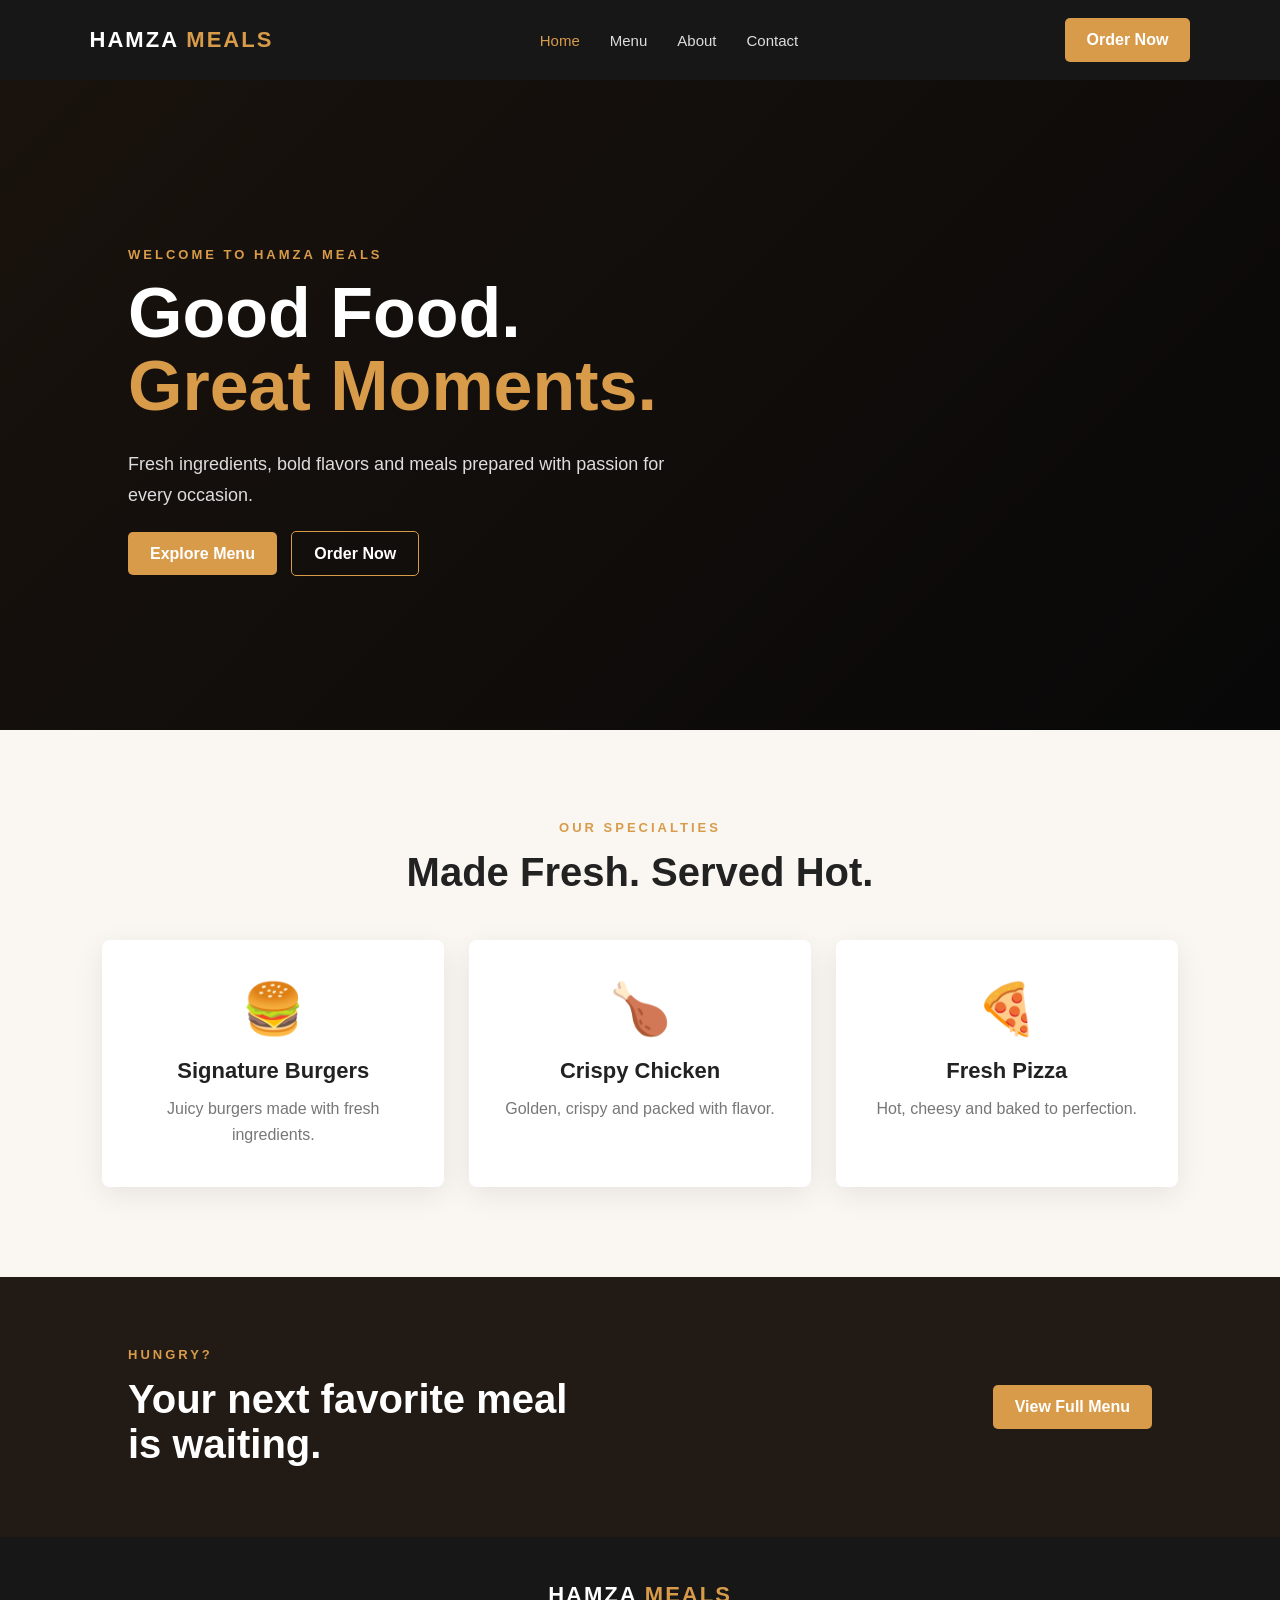
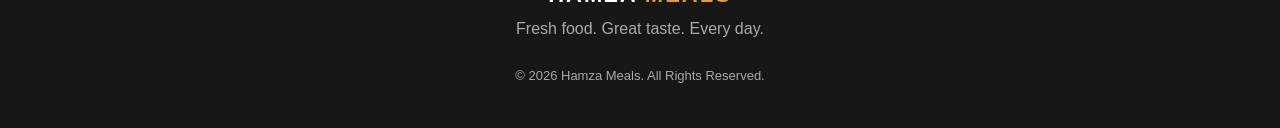
==== index.html @ 583e6709 "Add files via upload" ====
<!DOCTYPE html>
<html lang="en">
<head>
    <meta charset="UTF-8">
    <meta name="viewport" content="width=device-width, initial-scale=1.0">
    <title>Hamza Meals | Home</title>
    <link rel="stylesheet" href="style.css">
</head>

<body>

<header>
    <div class="logo">HAMZA <span>MEALS</span></div>

    <nav>
        <a href="index.html" class="active">Home</a>
        <a href="menu.html">Menu</a>
        <a href="about.html">About</a>
        <a href="contact.html">Contact</a>
    </nav>

    <a href="contact.html" class="nav-button">Order Now</a>
</header>

<section class="hero">

    <div class="hero-content">

        <p class="small-title">WELCOME TO HAMZA MEALS</p>

        <h1>Good Food.<br>
            <span>Great Moments.</span>
        </h1>

        <p class="hero-text">
            Fresh ingredients, bold flavors and meals prepared
            with passion for every occasion.
        </p>

        <div>
            <a href="menu.html" class="button">Explore Menu</a>
            <a href="contact.html" class="button outline">Order Now</a>
        </div>

    </div>

</section>

<section class="featured">

    <p class="small-title">OUR SPECIALTIES</p>

    <h2>Made Fresh. Served Hot.</h2>

    <div class="cards">

        <div class="card">
            <div class="food-icon">🍔</div>
            <h3>Signature Burgers</h3>
            <p>Juicy burgers made with fresh ingredients.</p>
        </div>

        <div class="card">
            <div class="food-icon">🍗</div>
            <h3>Crispy Chicken</h3>
            <p>Golden, crispy and packed with flavor.</p>
        </div>

        <div class="card">
            <div class="food-icon">🍕</div>
            <h3>Fresh Pizza</h3>
            <p>Hot, cheesy and baked to perfection.</p>
        </div>

    </div>

</section>

<section class="promo">

    <div>
        <p class="small-title">HUNGRY?</p>

        <h2>
            Your next favorite meal<br>
            is waiting.
        </h2>
    </div>

    <a href="menu.html" class="button">View Full Menu</a>

</section>

<footer>

    <div class="logo">HAMZA <span>MEALS</span></div>

    <p>Fresh food. Great taste. Every day.</p>

    <p class="copyright">
        © 2026 Hamza Meals. All Rights Reserved.
    </p>

</footer>

</body>
</html>
---- style.css ----
* {
    margin: 0;
    padding: 0;
    box-sizing: border-box;
}

body {
    font-family: Arial, Helvetica, sans-serif;
    background: #faf7f2;
    color: #222;
}


/* ================= HEADER ================= */

header {
    height: 80px;
    padding: 0 7%;
    display: flex;
    align-items: center;
    justify-content: space-between;
    background: #171717;
    color: white;
}

.logo {
    font-size: 22px;
    font-weight: bold;
    letter-spacing: 2px;
}

.logo span {
    color: #d89b4a;
}

nav {
    display: flex;
    gap: 30px;
}

nav a {
    color: #ddd;
    text-decoration: none;
    font-size: 15px;
}

nav a:hover,
nav a.active {
    color: #d89b4a;
}

.nav-button,
.button {
    background: #d89b4a;
    color: white;
    padding: 13px 22px;
    border-radius: 5px;
    text-decoration: none;
    font-weight: bold;
}

.nav-button:hover,
.button:hover {
    background: #bd7d32;
}


/* ================= HOME ================= */

.hero {
    min-height: 650px;
    display: flex;
    align-items: center;
    padding: 80px 10%;

    background:
        linear-gradient(
            rgba(0,0,0,.65),
            rgba(0,0,0,.65)
        ),
        linear-gradient(
            135deg,
            #493526,
            #171717
        );

    color: white;
}

.hero-content {
    max-width: 650px;
}

.small-title {
    color: #d89b4a;
    font-size: 13px;
    font-weight: bold;
    letter-spacing: 3px;
    margin-bottom: 15px;
}

.hero h1 {
    font-size: 70px;
    line-height: 1.05;
    margin-bottom: 25px;
}

.hero h1 span {
    color: #d89b4a;
}

.hero-text {
    color: #ddd;
    font-size: 18px;
    line-height: 1.7;
    margin-bottom: 35px;
    max-width: 550px;
}

.outline {
    background: transparent;
    border: 1px solid #d89b4a;
    margin-left: 10px;
}


/* ================= SPECIALTIES ================= */

.featured {
    padding: 90px 8%;
    text-align: center;
}

.featured h2,
.promo h2,
.about-box h2,
.contact-info h2 {
    font-size: 40px;
    margin-bottom: 45px;
}

.cards {
    display: grid;
    grid-template-columns: repeat(3, 1fr);
    gap: 25px;
}

.card {
    background: white;
    padding: 40px 25px;
    border-radius: 8px;
    box-shadow: 0 8px 30px rgba(0,0,0,.08);
}

.food-icon {
    font-size: 50px;
    margin-bottom: 20px;
}

.card h3 {
    margin-bottom: 12px;
    font-size: 22px;
}

.card p {
    color: #777;
    line-height: 1.6;
}


/* ================= PROMO ================= */

.promo {
    padding: 70px 10%;
    background: #211a15;
    color: white;

    display: flex;
    justify-content: space-between;
    align-items: center;
}

.promo h2 {
    margin-bottom: 0;
}


/* ================= PAGE TITLE ================= */

.page-title {
    text-align: center;
    padding: 100px 20px;
    background: #211a15;
    color: white;
}

.page-title h1 {
    font-size: 55px;
    margin-bottom: 15px;
}

.page-title p:last-child {
    color: #bbb;
    font-size: 18px;
}


/* ================= MENU ================= */

.menu-section {
    padding: 80px 10%;
}

.menu-section h2 {
    font-size: 30px;
    margin: 45px 0 20px;
    color: #211a15;
}

.menu-grid {
    display: grid;
    grid-template-columns: 1fr 1fr;
    gap: 15px;
}

.menu-item {
    background: white;
    padding: 25px;
    border-radius: 7px;

    display: flex;
    justify-content: space-between;
    gap: 20px;

    box-shadow: 0 5px 20px rgba(0,0,0,.05);
}

.menu-item h3 {
    margin-bottom: 8px;
}

.menu-item p {
    color: #777;
    line-height: 1.5;
}

.menu-item strong {
    color: #c27d2e;
    white-space: nowrap;
}


/* ================= ABOUT ================= */

.about-section {
    padding: 100px 10%;

    display: grid;
    grid-template-columns: 1fr 1fr;
    gap: 70px;

    align-items: center;
}

.about-box h2 {
    margin-bottom: 25px;
}

.about-box p:not(.small-title) {
    color: #666;
    line-height: 1.8;
    margin-bottom: 18px;
}

.about-highlight {
    background: #211a15;
    color: white;

    min-height: 350px;

    display: flex;
    flex-direction: column;
    justify-content: center;
    align-items: center;

    border-radius: 10px;
}

.about-highlight span {
    color: #d89b4a;
    letter-spacing: 3px;
}

.about-highlight strong {
    font-size: 80px;
    margin: 15px 0;
}

.about-highlight p {
    color: #aaa;
}


/* ================= CONTACT ================= */

.contact-section {
    padding: 100px 10%;

    display: grid;
    grid-template-columns: 1fr 1fr;
    gap: 70px;
}

.contact-info h2 {
    margin-bottom: 20px;
}

.contact-info > p {
    color: #666;
    line-height: 1.7;
    margin-bottom: 30px;
}

.contact-detail {
    margin: 25px 0;
}

.contact-detail strong {
    display: block;
    margin-bottom: 7px;
}

.contact-detail p {
    color: #777;
}

.order-box {
    background: white;
    padding: 35px;

    box-shadow: 0 8px 30px rgba(0,0,0,.08);

    border-radius: 8px;
}

.order-box h2 {
    margin-bottom: 25px;
}

input,
textarea {
    width: 100%;
    padding: 15px;
    margin-bottom: 15px;

    border: 1px solid #ddd;
    border-radius: 5px;

    font-size: 15px;
}

textarea {
    height: 130px;
    resize: none;
}

.order-box button {
    width: 100%;
    padding: 15px;

    border: none;
    background: #d89b4a;

    color: white;
    font-weight: bold;
    font-size: 16px;

    border-radius: 5px;

    cursor: pointer;
}

.order-box button:hover {
    background: #bd7d32;
}


/* ================= FOOTER ================= */

footer {
    background: #171717;
    color: white;

    text-align: center;

    padding: 45px 20px;
}

footer p {
    color: #aaa;
    margin-top: 12px;
}

footer .copyright {
    margin-top: 30px;
    font-size: 13px;
}


/* ================= MOBILE ================= */

@media (max-width: 800px) {

    header {
        height: auto;
        padding: 20px;

        flex-direction: column;
        gap: 20px;
    }

    nav {
        gap: 15px;
    }

    .nav-button {
        display: none;
    }

    .hero h1 {
        font-size: 48px;
    }

    .cards,
    .menu-grid,
    .about-section,
    .contact-section {
        grid-template-columns: 1fr;
    }

    .promo {
        flex-direction: column;
        gap: 30px;
        text-align: center;
    }
}
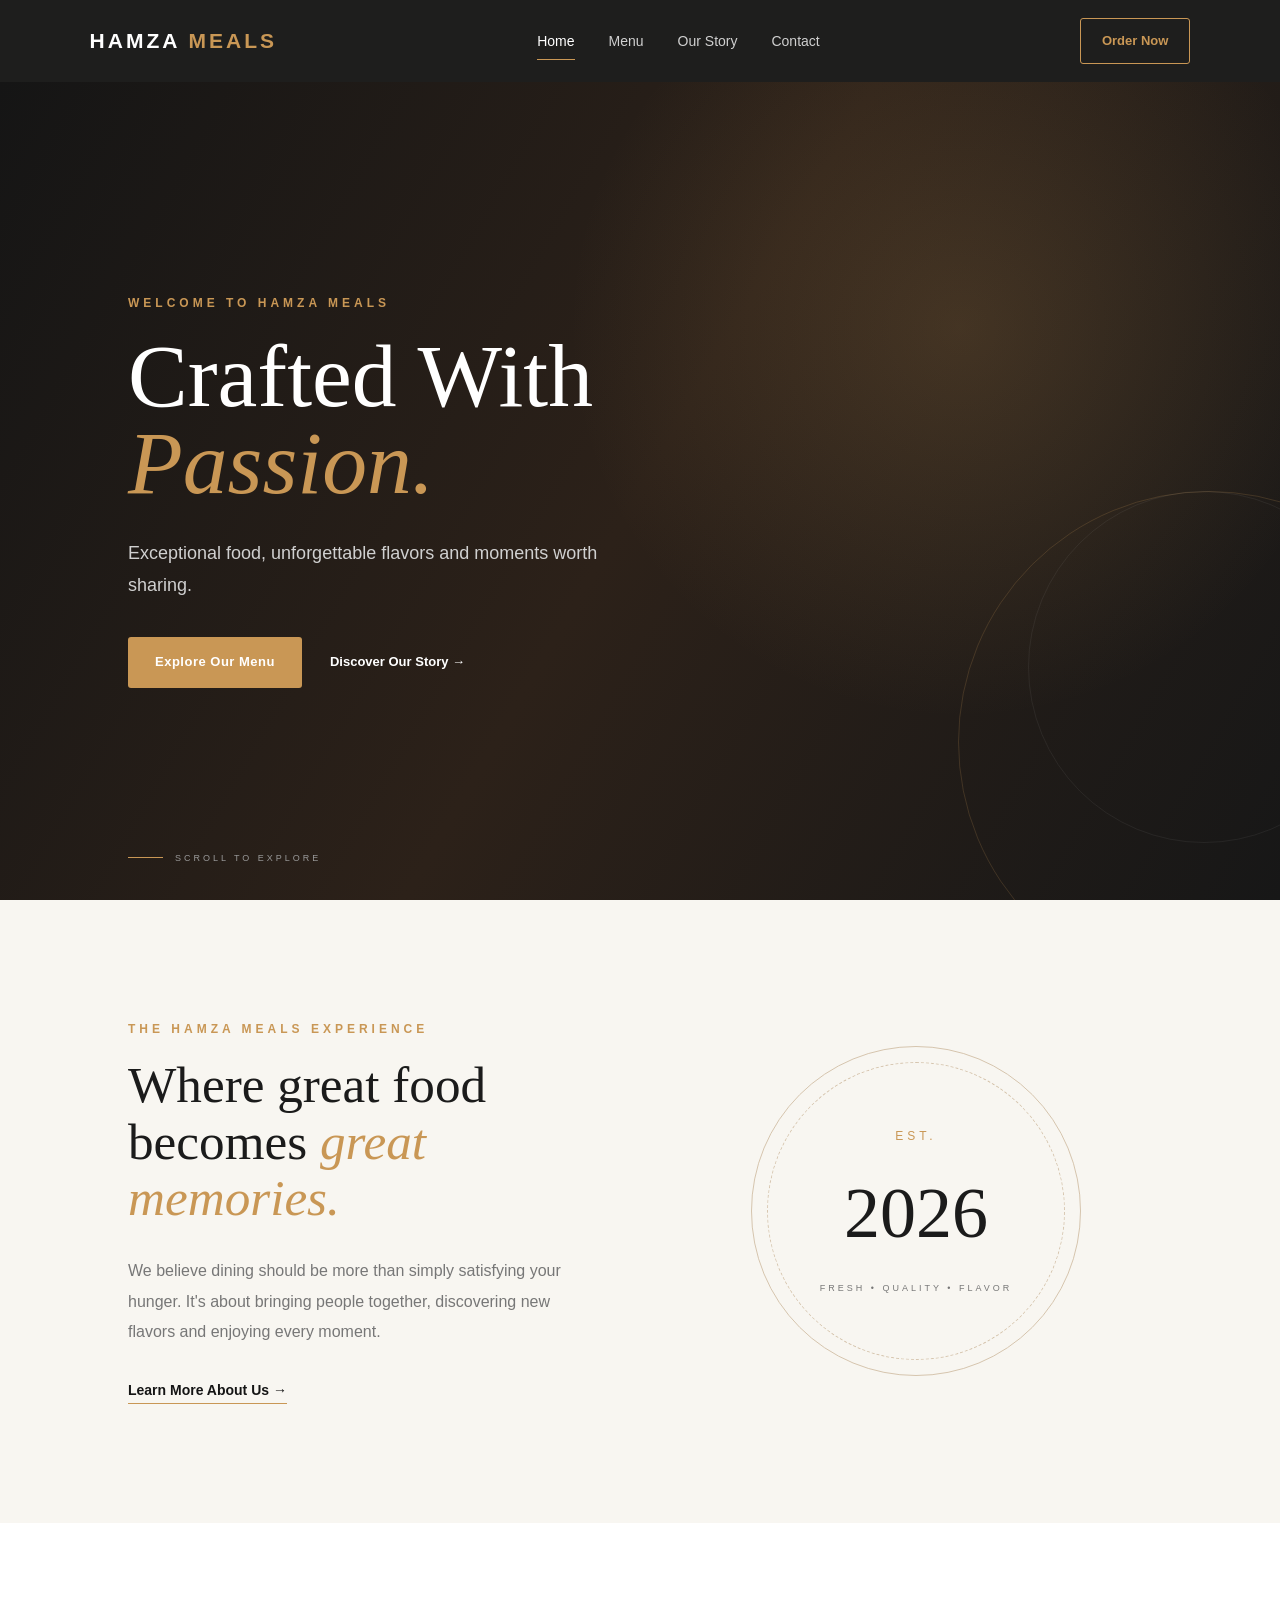
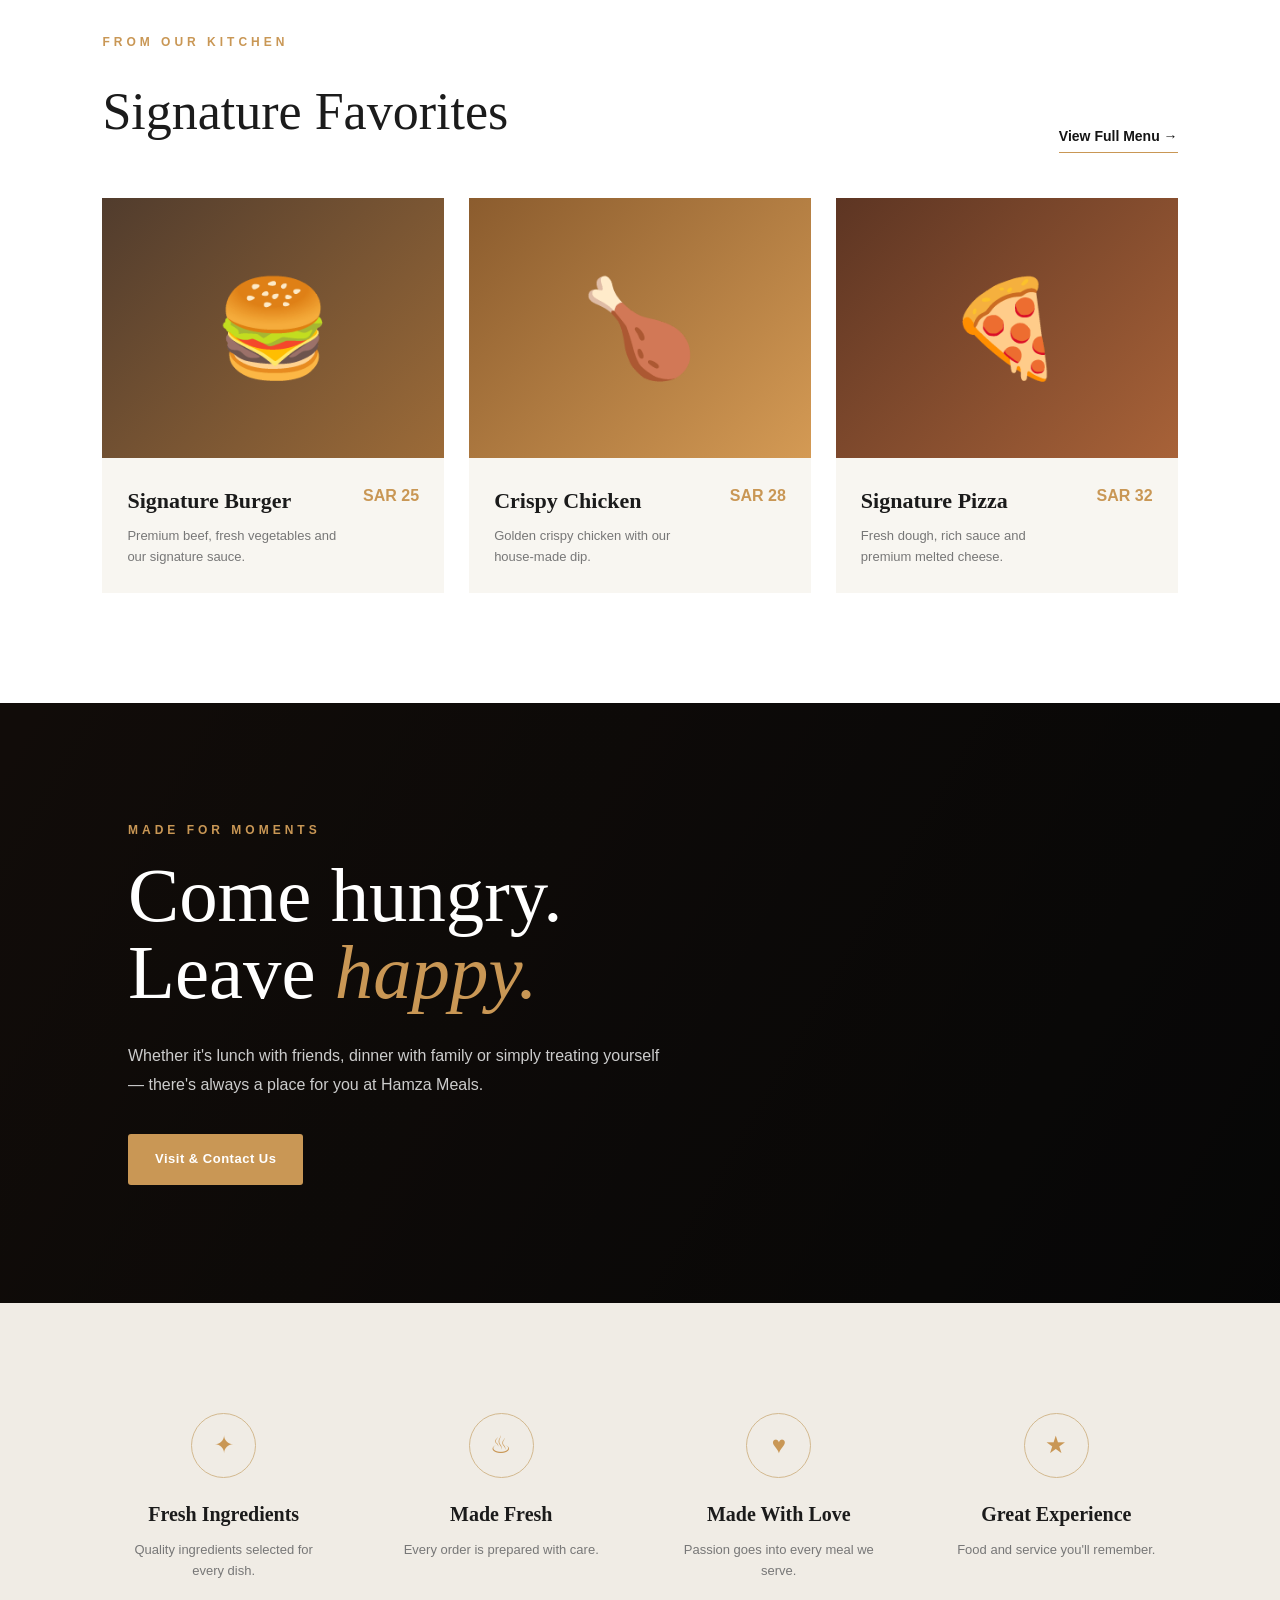
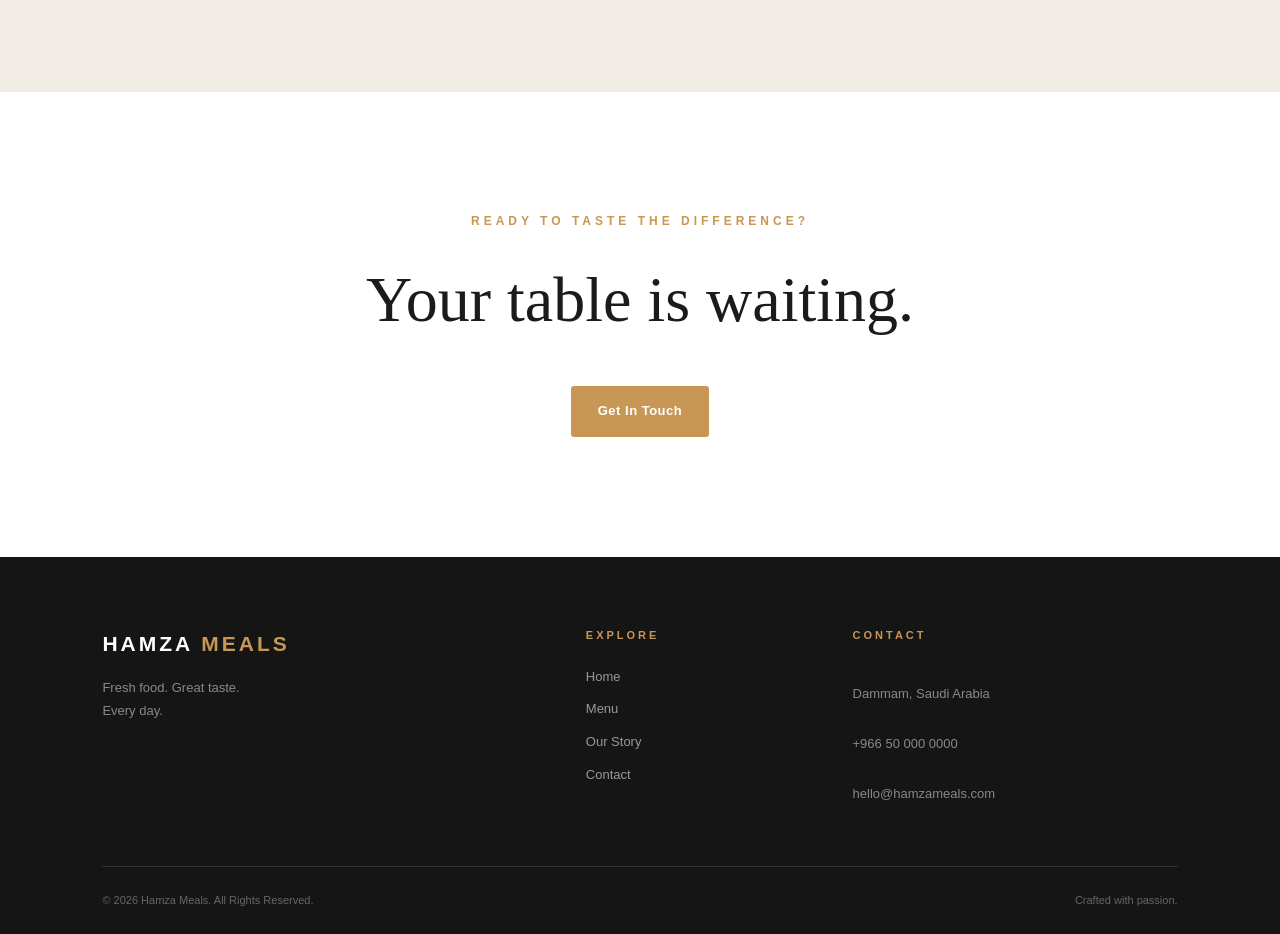
==== commit 011c3e24: "Add files via upload" ====
--- a/index.html
+++ b/index.html
@@ -1,107 +1,453 @@
 <!DOCTYPE html>
 <html lang="en">
+
 <head>
     <meta charset="UTF-8">
     <meta name="viewport" content="width=device-width, initial-scale=1.0">
-    <title>Hamza Meals | Home</title>
+
+    <title>Hamza Meals | Exceptional Taste</title>
+
     <link rel="stylesheet" href="style.css">
 </head>
 
 <body>
 
-<header>
-    <div class="logo">HAMZA <span>MEALS</span></div>
+<!-- NAVIGATION -->
+
+<header class="navbar">
+
+    <div class="logo">
+        HAMZA <span>MEALS</span>
+    </div>
 
     <nav>
         <a href="index.html" class="active">Home</a>
         <a href="menu.html">Menu</a>
-        <a href="about.html">About</a>
+        <a href="about.html">Our Story</a>
         <a href="contact.html">Contact</a>
     </nav>
 
-    <a href="contact.html" class="nav-button">Order Now</a>
+    <a href="contact.html" class="nav-button">
+        Order Now
+    </a>
+
 </header>
 
+
+<!-- HERO -->
+
 <section class="hero">
 
+    <div class="hero-overlay"></div>
+
     <div class="hero-content">
 
-        <p class="small-title">WELCOME TO HAMZA MEALS</p>
-
-        <h1>Good Food.<br>
-            <span>Great Moments.</span>
+        <p class="eyebrow">
+            WELCOME TO HAMZA MEALS
+        </p>
+
+        <h1>
+            Crafted With<br>
+            <span>Passion.</span>
         </h1>
 
-        <p class="hero-text">
-            Fresh ingredients, bold flavors and meals prepared
-            with passion for every occasion.
-        </p>
+        <p class="hero-description">
+            Exceptional food, unforgettable flavors and
+            moments worth sharing.
+        </p>
+
+        <div class="hero-buttons">
+
+            <a href="menu.html" class="gold-button">
+                Explore Our Menu
+            </a>
+
+            <a href="about.html" class="text-button">
+                Discover Our Story →
+            </a>
+
+        </div>
+
+    </div>
+
+    <div class="scroll-indicator">
+        <span></span>
+        SCROLL TO EXPLORE
+    </div>
+
+</section>
+
+
+<!-- INTRODUCTION -->
+
+<section class="intro">
+
+    <div class="intro-text">
+
+        <p class="eyebrow">
+            THE HAMZA MEALS EXPERIENCE
+        </p>
+
+        <h2>
+            Where great food<br>
+            becomes <em>great memories.</em>
+        </h2>
+
+        <p>
+            We believe dining should be more than simply
+            satisfying your hunger. It's about bringing people
+            together, discovering new flavors and enjoying
+            every moment.
+        </p>
+
+        <a href="about.html" class="dark-link">
+            Learn More About Us →
+        </a>
+
+    </div>
+
+
+    <div class="intro-stat">
+
+        <div class="stat-circle">
+
+            <span>EST.</span>
+
+            <strong>2026</strong>
+
+            <small>
+                FRESH • QUALITY • FLAVOR
+            </small>
+
+        </div>
+
+    </div>
+
+</section>
+
+
+<!-- FEATURED MENU -->
+
+<section class="featured">
+
+    <div class="section-heading">
 
         <div>
-            <a href="menu.html" class="button">Explore Menu</a>
-            <a href="contact.html" class="button outline">Order Now</a>
-        </div>
-
-    </div>
-
-</section>
-
-<section class="featured">
-
-    <p class="small-title">OUR SPECIALTIES</p>
-
-    <h2>Made Fresh. Served Hot.</h2>
-
-    <div class="cards">
-
-        <div class="card">
-            <div class="food-icon">🍔</div>
-            <h3>Signature Burgers</h3>
-            <p>Juicy burgers made with fresh ingredients.</p>
-        </div>
-
-        <div class="card">
-            <div class="food-icon">🍗</div>
-            <h3>Crispy Chicken</h3>
-            <p>Golden, crispy and packed with flavor.</p>
-        </div>
-
-        <div class="card">
-            <div class="food-icon">🍕</div>
-            <h3>Fresh Pizza</h3>
-            <p>Hot, cheesy and baked to perfection.</p>
-        </div>
-
-    </div>
-
-</section>
-
-<section class="promo">
-
-    <div>
-        <p class="small-title">HUNGRY?</p>
+            <p class="eyebrow">
+                FROM OUR KITCHEN
+            </p>
+
+            <h2>
+                Signature Favorites
+            </h2>
+        </div>
+
+        <a href="menu.html" class="dark-link">
+            View Full Menu →
+        </a>
+
+    </div>
+
+
+    <div class="food-grid">
+
+        <div class="food-card">
+
+            <div class="food-image burger">
+                <span>🍔</span>
+            </div>
+
+            <div class="food-info">
+
+                <div>
+                    <h3>
+                        Signature Burger
+                    </h3>
+
+                    <p>
+                        Premium beef, fresh vegetables
+                        and our signature sauce.
+                    </p>
+                </div>
+
+                <strong>
+                    SAR 25
+                </strong>
+
+            </div>
+
+        </div>
+
+
+        <div class="food-card">
+
+            <div class="food-image chicken">
+                <span>🍗</span>
+            </div>
+
+            <div class="food-info">
+
+                <div>
+                    <h3>
+                        Crispy Chicken
+                    </h3>
+
+                    <p>
+                        Golden crispy chicken with
+                        our house-made dip.
+                    </p>
+                </div>
+
+                <strong>
+                    SAR 28
+                </strong>
+
+            </div>
+
+        </div>
+
+
+        <div class="food-card">
+
+            <div class="food-image pizza">
+                <span>🍕</span>
+            </div>
+
+            <div class="food-info">
+
+                <div>
+                    <h3>
+                        Signature Pizza
+                    </h3>
+
+                    <p>
+                        Fresh dough, rich sauce and
+                        premium melted cheese.
+                    </p>
+                </div>
+
+                <strong>
+                    SAR 32
+                </strong>
+
+            </div>
+
+        </div>
+
+    </div>
+
+</section>
+
+
+<!-- EXPERIENCE BANNER -->
+
+<section class="experience">
+
+    <div class="experience-content">
+
+        <p class="eyebrow">
+            MADE FOR MOMENTS
+        </p>
 
         <h2>
-            Your next favorite meal<br>
-            is waiting.
+            Come hungry.<br>
+            Leave <span>happy.</span>
         </h2>
-    </div>
-
-    <a href="menu.html" class="button">View Full Menu</a>
-
-</section>
+
+        <p>
+            Whether it's lunch with friends, dinner with
+            family or simply treating yourself — there's
+            always a place for you at Hamza Meals.
+        </p>
+
+        <a href="contact.html" class="gold-button">
+            Visit & Contact Us
+        </a>
+
+    </div>
+
+</section>
+
+
+<!-- FEATURES -->
+
+<section class="features">
+
+    <div class="feature">
+
+        <div class="feature-icon">
+            ✦
+        </div>
+
+        <h3>
+            Fresh Ingredients
+        </h3>
+
+        <p>
+            Quality ingredients selected
+            for every dish.
+        </p>
+
+    </div>
+
+
+    <div class="feature">
+
+        <div class="feature-icon">
+            ♨
+        </div>
+
+        <h3>
+            Made Fresh
+        </h3>
+
+        <p>
+            Every order is prepared
+            with care.
+        </p>
+
+    </div>
+
+
+    <div class="feature">
+
+        <div class="feature-icon">
+            ♥
+        </div>
+
+        <h3>
+            Made With Love
+        </h3>
+
+        <p>
+            Passion goes into every
+            meal we serve.
+        </p>
+
+    </div>
+
+
+    <div class="feature">
+
+        <div class="feature-icon">
+            ★
+        </div>
+
+        <h3>
+            Great Experience
+        </h3>
+
+        <p>
+            Food and service you'll
+            remember.
+        </p>
+
+    </div>
+
+</section>
+
+
+<!-- CTA -->
+
+<section class="cta">
+
+    <p class="eyebrow">
+        READY TO TASTE THE DIFFERENCE?
+    </p>
+
+    <h2>
+        Your table is waiting.
+    </h2>
+
+    <a href="contact.html" class="gold-button">
+        Get In Touch
+    </a>
+
+</section>
+
+
+<!-- FOOTER -->
 
 <footer>
 
-    <div class="logo">HAMZA <span>MEALS</span></div>
-
-    <p>Fresh food. Great taste. Every day.</p>
-
-    <p class="copyright">
-        © 2026 Hamza Meals. All Rights Reserved.
-    </p>
+    <div class="footer-main">
+
+        <div>
+
+            <div class="logo">
+                HAMZA <span>MEALS</span>
+            </div>
+
+            <p>
+                Fresh food. Great taste.<br>
+                Every day.
+            </p>
+
+        </div>
+
+
+        <div class="footer-column">
+
+            <h4>
+                EXPLORE
+            </h4>
+
+            <a href="index.html">
+                Home
+            </a>
+
+            <a href="menu.html">
+                Menu
+            </a>
+
+            <a href="about.html">
+                Our Story
+            </a>
+
+            <a href="contact.html">
+                Contact
+            </a>
+
+        </div>
+
+
+        <div class="footer-column">
+
+            <h4>
+                CONTACT
+            </h4>
+
+            <p>
+                Dammam, Saudi Arabia
+            </p>
+
+            <p>
+                +966 50 000 0000
+            </p>
+
+            <p>
+                hello@hamzameals.com
+            </p>
+
+        </div>
+
+    </div>
+
+
+    <div class="footer-bottom">
+
+        <p>
+            © 2026 Hamza Meals. All Rights Reserved.
+        </p>
+
+        <p>
+            Crafted with passion.
+        </p>
+
+    </div>
 
 </footer>
+
 
 </body>
 </html>
--- a/style.css
+++ b/style.css
@@ -1,446 +1,1684 @@
+/* =====================================================
+   HAMZA MEALS — PREMIUM RESTAURANT WEBSITE
+   ===================================================== */
+
+
+/* =========================
+   RESET
+   ========================= */
+
 * {
     margin: 0;
     padding: 0;
     box-sizing: border-box;
 }
 
+html {
+    scroll-behavior: smooth;
+}
+
 body {
     font-family: Arial, Helvetica, sans-serif;
-    background: #faf7f2;
-    color: #222;
-}
-
-
-/* ================= HEADER ================= */
-
-header {
-    height: 80px;
+    background: #f8f6f1;
+    color: #1b1b1b;
+    line-height: 1.6;
+    overflow-x: hidden;
+}
+
+a {
+    text-decoration: none;
+    color: inherit;
+}
+
+button,
+input,
+textarea {
+    font-family: inherit;
+}
+
+
+/* =========================
+   COLORS
+   ========================= */
+
+:root {
+    --dark: #151515;
+    --dark-2: #211b16;
+    --gold: #c99755;
+    --gold-light: #e2b978;
+    --cream: #f8f6f1;
+    --white: #ffffff;
+    --gray: #777;
+}
+
+
+/* =========================
+   NAVIGATION
+   ========================= */
+
+.navbar {
+    height: 82px;
     padding: 0 7%;
+
     display: flex;
     align-items: center;
     justify-content: space-between;
-    background: #171717;
+
+    background: rgba(21, 21, 21, 0.96);
     color: white;
+
+    position: relative;
+    z-index: 1000;
 }
 
 .logo {
-    font-size: 22px;
-    font-weight: bold;
-    letter-spacing: 2px;
+    font-size: 21px;
+    font-weight: 700;
+    letter-spacing: 3px;
 }
 
 .logo span {
-    color: #d89b4a;
+    color: var(--gold);
 }
 
 nav {
     display: flex;
-    gap: 30px;
+    gap: 34px;
 }
 
 nav a {
-    color: #ddd;
-    text-decoration: none;
-    font-size: 15px;
+    color: #d0d0d0;
+    font-size: 14px;
+    transition: 0.3s ease;
+    position: relative;
+}
+
+nav a::after {
+    content: "";
+    position: absolute;
+    left: 0;
+    bottom: -8px;
+
+    width: 0;
+    height: 1px;
+
+    background: var(--gold);
+
+    transition: 0.3s ease;
 }
 
 nav a:hover,
 nav a.active {
-    color: #d89b4a;
-}
-
-.nav-button,
-.button {
-    background: #d89b4a;
     color: white;
-    padding: 13px 22px;
-    border-radius: 5px;
-    text-decoration: none;
+}
+
+nav a:hover::after,
+nav a.active::after {
+    width: 100%;
+}
+
+.nav-button {
+    padding: 12px 21px;
+
+    border: 1px solid var(--gold);
+    border-radius: 3px;
+
+    color: var(--gold);
+
+    font-size: 13px;
     font-weight: bold;
-}
-
-.nav-button:hover,
-.button:hover {
-    background: #bd7d32;
-}
-
-
-/* ================= HOME ================= */
+
+    transition: 0.3s ease;
+}
+
+.nav-button:hover {
+    background: var(--gold);
+    color: white;
+    transform: translateY(-2px);
+}
+
+
+/* =========================
+   GENERAL
+   ========================= */
+
+.eyebrow {
+    color: var(--gold);
+    font-size: 12px;
+    font-weight: bold;
+    letter-spacing: 4px;
+    margin-bottom: 18px;
+}
+
+.gold-button {
+    display: inline-block;
+
+    background: var(--gold);
+    color: white;
+
+    padding: 15px 27px;
+
+    border-radius: 3px;
+
+    font-size: 13px;
+    font-weight: bold;
+    letter-spacing: 0.5px;
+
+    transition:
+        transform 0.3s ease,
+        background 0.3s ease,
+        box-shadow 0.3s ease;
+}
+
+.gold-button:hover {
+    background: var(--gold-light);
+    transform: translateY(-4px);
+
+    box-shadow:
+        0 12px 30px rgba(201, 151, 85, 0.25);
+}
+
+.dark-link {
+    color: var(--dark);
+    font-weight: bold;
+    font-size: 14px;
+
+    border-bottom: 1px solid var(--gold);
+
+    padding-bottom: 5px;
+
+    transition: 0.3s ease;
+}
+
+.dark-link:hover {
+    color: var(--gold);
+}
+
+
+/* =========================
+   HOME HERO
+   ========================= */
 
 .hero {
-    min-height: 650px;
+    min-height: calc(100vh - 82px);
+
+    position: relative;
+
     display: flex;
     align-items: center;
-    padding: 80px 10%;
-
+
+    padding: 90px 10%;
+
+    color: white;
+
+    background:
+        radial-gradient(
+            circle at 75% 30%,
+            rgba(201, 151, 85, 0.18),
+            transparent 35%
+        ),
+        linear-gradient(
+            120deg,
+            #151515,
+            #2c2119,
+            #171717
+        );
+
+    overflow: hidden;
+}
+
+.hero::before {
+    content: "";
+
+    position: absolute;
+
+    width: 500px;
+    height: 500px;
+
+    right: -180px;
+    top: 50%;
+
+    border: 1px solid rgba(201, 151, 85, 0.2);
+    border-radius: 50%;
+
+    animation: rotateSlow 20s linear infinite;
+}
+
+.hero::after {
+    content: "";
+
+    position: absolute;
+
+    width: 350px;
+    height: 350px;
+
+    right: -100px;
+    top: 50%;
+
+    border: 1px solid rgba(255,255,255,0.06);
+    border-radius: 50%;
+
+    animation: rotateSlow 14s linear infinite reverse;
+}
+
+.hero-content {
+    position: relative;
+    z-index: 2;
+
+    max-width: 720px;
+
+    animation: heroReveal 1s ease forwards;
+}
+
+.hero h1 {
+    font-family: Georgia, serif;
+
+    font-size: clamp(55px, 7vw, 100px);
+
+    line-height: 0.98;
+
+    font-weight: normal;
+
+    margin-bottom: 30px;
+}
+
+.hero h1 span {
+    color: var(--gold);
+    font-style: italic;
+}
+
+.hero-description {
+    color: #d0d0d0;
+
+    max-width: 500px;
+
+    font-size: 18px;
+
+    line-height: 1.8;
+
+    margin-bottom: 35px;
+}
+
+.hero-buttons {
+    display: flex;
+    align-items: center;
+    gap: 28px;
+}
+
+.text-button {
+    color: white;
+
+    font-size: 13px;
+    font-weight: bold;
+
+    transition: 0.3s ease;
+}
+
+.text-button:hover {
+    color: var(--gold);
+    transform: translateX(5px);
+}
+
+.scroll-indicator {
+    position: absolute;
+
+    bottom: 35px;
+    left: 10%;
+
+    color: #999;
+
+    font-size: 9px;
+    letter-spacing: 3px;
+
+    display: flex;
+    align-items: center;
+    gap: 12px;
+}
+
+.scroll-indicator span {
+    width: 35px;
+    height: 1px;
+
+    background: var(--gold);
+}
+
+
+/* =========================
+   INTRO
+   ========================= */
+
+.intro {
+    padding: 120px 10%;
+
+    display: grid;
+    grid-template-columns: 1fr 1fr;
+
+    gap: 80px;
+
+    align-items: center;
+
+    background: var(--cream);
+}
+
+.intro-text h2 {
+    font-family: Georgia, serif;
+
+    font-size: clamp(38px, 4vw, 58px);
+
+    line-height: 1.1;
+
+    font-weight: normal;
+
+    margin-bottom: 30px;
+}
+
+.intro-text h2 em {
+    color: var(--gold);
+}
+
+.intro-text > p:not(.eyebrow) {
+    color: var(--gray);
+
+    max-width: 550px;
+
+    line-height: 1.9;
+
+    margin-bottom: 30px;
+}
+
+.intro-stat {
+    display: flex;
+    justify-content: center;
+}
+
+.stat-circle {
+    width: 330px;
+    height: 330px;
+
+    border: 1px solid #d6c5ae;
+
+    border-radius: 50%;
+
+    display: flex;
+    flex-direction: column;
+
+    align-items: center;
+    justify-content: center;
+
+    position: relative;
+}
+
+.stat-circle::before {
+    content: "";
+
+    position: absolute;
+
+    inset: 15px;
+
+    border: 1px dashed #d6c5ae;
+
+    border-radius: 50%;
+}
+
+.stat-circle span {
+    color: var(--gold);
+
+    font-size: 12px;
+    letter-spacing: 4px;
+}
+
+.stat-circle strong {
+    font-family: Georgia, serif;
+
+    font-size: 72px;
+    font-weight: normal;
+
+    margin: 10px 0;
+}
+
+.stat-circle small {
+    font-size: 9px;
+    letter-spacing: 3px;
+    color: #777;
+}
+
+
+/* =========================
+   FEATURED
+   ========================= */
+
+.featured {
+    padding: 110px 8%;
+    background: white;
+}
+
+.section-heading {
+    display: flex;
+    justify-content: space-between;
+    align-items: end;
+
+    margin-bottom: 45px;
+}
+
+.section-heading h2 {
+    font-family: Georgia, serif;
+
+    font-size: 52px;
+
+    font-weight: normal;
+}
+
+.food-grid {
+    display: grid;
+
+    grid-template-columns: repeat(3, 1fr);
+
+    gap: 25px;
+}
+
+.food-card {
+    background: var(--cream);
+
+    overflow: hidden;
+
+    transition: 0.4s ease;
+}
+
+.food-card:hover {
+    transform: translateY(-10px);
+
+    box-shadow:
+        0 20px 45px rgba(0,0,0,0.12);
+}
+
+.food-image {
+    height: 260px;
+
+    display: flex;
+    align-items: center;
+    justify-content: center;
+
+    font-size: 95px;
+
+    transition: 0.5s ease;
+}
+
+.food-card:hover .food-image {
+    transform: scale(1.04);
+}
+
+.burger {
     background:
         linear-gradient(
-            rgba(0,0,0,.65),
-            rgba(0,0,0,.65)
+            135deg,
+            #513c2d,
+            #9c6b38
+        );
+}
+
+.chicken {
+    background:
+        linear-gradient(
+            135deg,
+            #8b5c2e,
+            #d49a54
+        );
+}
+
+.pizza {
+    background:
+        linear-gradient(
+            135deg,
+            #5d3523,
+            #a86238
+        );
+}
+
+.food-info {
+    padding: 25px;
+
+    display: flex;
+
+    justify-content: space-between;
+
+    gap: 20px;
+}
+
+.food-info h3 {
+    font-family: Georgia, serif;
+
+    font-size: 22px;
+
+    margin-bottom: 8px;
+}
+
+.food-info p {
+    color: #777;
+
+    font-size: 13px;
+
+    line-height: 1.6;
+}
+
+.food-info strong {
+    color: var(--gold);
+
+    white-space: nowrap;
+}
+
+
+/* =========================
+   EXPERIENCE
+   ========================= */
+
+.experience {
+    min-height: 600px;
+
+    padding: 100px 10%;
+
+    display: flex;
+    align-items: center;
+
+    color: white;
+
+    background:
+        linear-gradient(
+            rgba(0,0,0,0.72),
+            rgba(0,0,0,0.72)
+        ),
+        linear-gradient(
+            120deg,
+            #3d2b20,
+            #171717
+        );
+
+    position: relative;
+}
+
+.experience-content {
+    max-width: 650px;
+}
+
+.experience h2 {
+    font-family: Georgia, serif;
+
+    font-size: clamp(48px, 6vw, 78px);
+
+    line-height: 1;
+
+    font-weight: normal;
+
+    margin-bottom: 30px;
+}
+
+.experience h2 span {
+    color: var(--gold);
+    font-style: italic;
+}
+
+.experience p:not(.eyebrow) {
+    color: #ccc;
+
+    max-width: 550px;
+
+    margin-bottom: 35px;
+
+    line-height: 1.8;
+}
+
+
+/* =========================
+   FEATURES
+   ========================= */
+
+.features {
+    padding: 90px 8%;
+
+    display: grid;
+
+    grid-template-columns: repeat(4, 1fr);
+
+    gap: 35px;
+
+    background: #f0ece5;
+
+    text-align: center;
+}
+
+.feature {
+    padding: 20px;
+}
+
+.feature-icon {
+    width: 65px;
+    height: 65px;
+
+    margin: 0 auto 20px;
+
+    border: 1px solid #d3b98f;
+
+    border-radius: 50%;
+
+    display: flex;
+    align-items: center;
+    justify-content: center;
+
+    color: var(--gold);
+
+    font-size: 24px;
+
+    transition: 0.4s ease;
+}
+
+.feature:hover .feature-icon {
+    background: var(--gold);
+    color: white;
+
+    transform: rotate(10deg) scale(1.1);
+}
+
+.feature h3 {
+    font-family: Georgia, serif;
+
+    font-size: 20px;
+
+    margin-bottom: 10px;
+}
+
+.feature p {
+    color: #777;
+
+    font-size: 13px;
+}
+
+
+/* =========================
+   CTA
+   ========================= */
+
+.cta {
+    padding: 120px 20px;
+
+    text-align: center;
+
+    background: white;
+}
+
+.cta h2 {
+    font-family: Georgia, serif;
+
+    font-size: clamp(42px, 5vw, 65px);
+
+    font-weight: normal;
+
+    margin-bottom: 35px;
+}
+
+
+/* =========================
+   MENU HERO
+   ========================= */
+
+.menu-hero,
+.about-hero,
+.contact-hero {
+    min-height: 470px;
+
+    display: flex;
+
+    align-items: center;
+
+    justify-content: center;
+
+    text-align: center;
+
+    padding: 80px 20px;
+
+    color: white;
+
+    background:
+        radial-gradient(
+            circle at center,
+            rgba(201,151,85,0.2),
+            transparent 40%
+        ),
+        linear-gradient(
+            135deg,
+            #211b16,
+            #111
+        );
+}
+
+.menu-hero h1,
+.about-hero h1,
+.contact-hero h1 {
+    font-family: Georgia, serif;
+
+    font-size: clamp(55px, 7vw, 90px);
+
+    font-weight: normal;
+
+    line-height: 1;
+
+    margin-bottom: 20px;
+}
+
+.menu-hero p:last-child,
+.about-hero p:last-child,
+.contact-hero p:last-child {
+    color: #bbb;
+
+    font-size: 17px;
+}
+
+
+/* =========================
+   MENU PAGE
+   ========================= */
+
+.menu-page {
+    padding: 100px 9%;
+}
+
+.menu-category {
+    margin-bottom: 100px;
+}
+
+.category-heading {
+    margin-bottom: 40px;
+}
+
+.category-heading h2 {
+    font-family: Georgia, serif;
+
+    font-size: 48px;
+
+    font-weight: normal;
+
+    margin-bottom: 10px;
+}
+
+.category-heading p:last-child {
+    color: #777;
+}
+
+.premium-menu-grid {
+    display: grid;
+
+    grid-template-columns: 1fr 1fr;
+
+    gap: 18px;
+}
+
+.premium-menu-item {
+    background: white;
+
+    padding: 25px;
+
+    display: flex;
+
+    gap: 20px;
+
+    border: 1px solid #eee;
+
+    transition: 0.35s ease;
+}
+
+.premium-menu-item:hover {
+    transform: translateY(-5px);
+
+    border-color: #d8bb92;
+
+    box-shadow:
+        0 15px 35px rgba(0,0,0,0.07);
+}
+
+.menu-item-icon {
+    width: 65px;
+    height: 65px;
+
+    flex-shrink: 0;
+
+    background: #f0e8dc;
+
+    border-radius: 50%;
+
+    display: flex;
+
+    align-items: center;
+    justify-content: center;
+
+    font-size: 30px;
+}
+
+.menu-item-content {
+    width: 100%;
+}
+
+.menu-item-title {
+    display: flex;
+
+    justify-content: space-between;
+
+    gap: 15px;
+
+    margin-bottom: 8px;
+}
+
+.menu-item-title h3 {
+    font-family: Georgia, serif;
+
+    font-size: 20px;
+}
+
+.menu-item-title span {
+    color: var(--gold);
+
+    font-weight: bold;
+
+    white-space: nowrap;
+}
+
+.menu-item-content p {
+    color: #777;
+
+    font-size: 13px;
+
+    line-height: 1.6;
+}
+
+.menu-cta {
+    text-align: center;
+
+    padding: 80px 20px;
+
+    background: var(--dark);
+
+    color: white;
+}
+
+.menu-cta h2 {
+    font-family: Georgia, serif;
+
+    font-size: 52px;
+
+    font-weight: normal;
+
+    margin-bottom: 15px;
+}
+
+.menu-cta > p:not(.eyebrow) {
+    color: #aaa;
+
+    margin-bottom: 30px;
+}
+
+
+/* =========================
+   ABOUT PAGE
+   ========================= */
+
+.about-hero {
+    justify-content: flex-start;
+
+    text-align: left;
+
+    padding-left: 10%;
+}
+
+.about-hero h1 span {
+    color: var(--gold);
+
+    font-style: italic;
+}
+
+.story-section {
+    padding: 120px 10%;
+
+    display: grid;
+
+    grid-template-columns: 1fr 1fr;
+
+    gap: 100px;
+
+    align-items: center;
+}
+
+.story-content h2 {
+    font-family: Georgia, serif;
+
+    font-size: 60px;
+
+    font-weight: normal;
+
+    line-height: 1.05;
+
+    margin-bottom: 30px;
+}
+
+.story-content p:not(.eyebrow) {
+    color: #707070;
+
+    line-height: 1.9;
+
+    margin-bottom: 20px;
+
+    max-width: 550px;
+}
+
+.story-card {
+    min-height: 450px;
+
+    background:
+        radial-gradient(
+            circle at center,
+            rgba(201,151,85,0.2),
+            transparent 40%
+        ),
+        linear-gradient(
+            135deg,
+            #211b16,
+            #111
+        );
+
+    display: flex;
+
+    align-items: center;
+    justify-content: center;
+
+    color: white;
+}
+
+.story-card-inner {
+    width: 290px;
+    height: 290px;
+
+    border: 1px solid rgba(201,151,85,0.6);
+
+    border-radius: 50%;
+
+    display: flex;
+
+    flex-direction: column;
+
+    align-items: center;
+    justify-content: center;
+
+    text-align: center;
+}
+
+.story-card-inner span {
+    color: var(--gold);
+
+    font-size: 12px;
+
+    letter-spacing: 4px;
+}
+
+.story-card-inner strong {
+    font-family: Georgia, serif;
+
+    font-size: 75px;
+
+    font-weight: normal;
+
+    margin: 10px 0;
+}
+
+.story-card-inner p {
+    font-size: 9px;
+
+    letter-spacing: 3px;
+
+    color: #aaa;
+}
+
+.values-section {
+    padding: 110px 8%;
+
+    background: #f0ece5;
+}
+
+.centered {
+    text-align: center;
+
+    display: block;
+}
+
+.centered h2 {
+    font-family: Georgia, serif;
+
+    font-size: 55px;
+
+    font-weight: normal;
+}
+
+.values-grid {
+    display: grid;
+
+    grid-template-columns: repeat(3, 1fr);
+
+    gap: 25px;
+
+    margin-top: 50px;
+}
+
+.value-card {
+    background: white;
+
+    padding: 45px 35px;
+
+    transition: 0.4s ease;
+}
+
+.value-card:hover {
+    transform: translateY(-8px);
+
+    box-shadow:
+        0 20px 40px rgba(0,0,0,0.08);
+}
+
+.value-number {
+    color: var(--gold);
+
+    font-size: 12px;
+
+    letter-spacing: 3px;
+
+    margin-bottom: 25px;
+}
+
+.value-card h3 {
+    font-family: Georgia, serif;
+
+    font-size: 27px;
+
+    margin-bottom: 15px;
+}
+
+.value-card p {
+    color: #777;
+
+    font-size: 14px;
+
+    line-height: 1.8;
+}
+
+.about-experience {
+    min-height: 550px;
+
+    display: flex;
+
+    align-items: center;
+
+    padding: 100px 10%;
+
+    color: white;
+
+    background:
+        linear-gradient(
+            rgba(0,0,0,0.72),
+            rgba(0,0,0,0.72)
         ),
         linear-gradient(
             135deg,
             #493526,
-            #171717
+            #151515
         );
-
-    color: white;
-}
-
-.hero-content {
+}
+
+.about-experience-content {
     max-width: 650px;
 }
 
-.small-title {
-    color: #d89b4a;
-    font-size: 13px;
-    font-weight: bold;
-    letter-spacing: 3px;
-    margin-bottom: 15px;
-}
-
-.hero h1 {
-    font-size: 70px;
+.about-experience h2 {
+    font-family: Georgia, serif;
+
+    font-size: 65px;
+
+    font-weight: normal;
+
+    line-height: 1;
+
+    margin-bottom: 30px;
+}
+
+.about-experience h2 span {
+    color: var(--gold);
+
+    font-style: italic;
+}
+
+.about-experience p:not(.eyebrow) {
+    color: #ccc;
+
+    max-width: 550px;
+
+    margin-bottom: 30px;
+}
+
+
+/* =========================
+   CONTACT PAGE
+   ========================= */
+
+.contact-hero {
+    justify-content: flex-start;
+
+    text-align: left;
+
+    padding-left: 10%;
+}
+
+.contact-hero h1 span {
+    color: var(--gold);
+
+    font-style: italic;
+}
+
+.contact-page {
+    padding: 110px 10%;
+
+    display: grid;
+
+    grid-template-columns: 1fr 1fr;
+
+    gap: 90px;
+
+    align-items: start;
+}
+
+.contact-intro h2 {
+    font-family: Georgia, serif;
+
+    font-size: 60px;
+
+    font-weight: normal;
+
     line-height: 1.05;
+
     margin-bottom: 25px;
 }
 
-.hero h1 span {
-    color: #d89b4a;
-}
-
-.hero-text {
-    color: #ddd;
-    font-size: 18px;
-    line-height: 1.7;
-    margin-bottom: 35px;
+.contact-intro > p:not(.eyebrow) {
+    color: #777;
+
     max-width: 550px;
-}
-
-.outline {
-    background: transparent;
-    border: 1px solid #d89b4a;
-    margin-left: 10px;
-}
-
-
-/* ================= SPECIALTIES ================= */
-
-.featured {
-    padding: 90px 8%;
-    text-align: center;
-}
-
-.featured h2,
-.promo h2,
-.about-box h2,
-.contact-info h2 {
-    font-size: 40px;
-    margin-bottom: 45px;
-}
-
-.cards {
+
+    line-height: 1.8;
+
+    margin-bottom: 40px;
+}
+
+.contact-details {
     display: grid;
-    grid-template-columns: repeat(3, 1fr);
+
+    grid-template-columns: 1fr 1fr;
+
     gap: 25px;
 }
 
-.card {
-    background: white;
-    padding: 40px 25px;
-    border-radius: 8px;
-    box-shadow: 0 8px 30px rgba(0,0,0,.08);
-}
-
-.food-icon {
-    font-size: 50px;
-    margin-bottom: 20px;
-}
-
-.card h3 {
-    margin-bottom: 12px;
-    font-size: 22px;
-}
-
-.card p {
-    color: #777;
-    line-height: 1.6;
-}
-
-
-/* ================= PROMO ================= */
-
-.promo {
-    padding: 70px 10%;
-    background: #211a15;
-    color: white;
-
-    display: flex;
-    justify-content: space-between;
+.contact-detail {
+    display: flex;
+
+    gap: 15px;
+}
+
+.detail-icon {
+    width: 45px;
+    height: 45px;
+
+    flex-shrink: 0;
+
+    background: #eee5d8;
+
+    border-radius: 50%;
+
+    display: flex;
+
     align-items: center;
-}
-
-.promo h2 {
-    margin-bottom: 0;
-}
-
-
-/* ================= PAGE TITLE ================= */
-
-.page-title {
-    text-align: center;
-    padding: 100px 20px;
-    background: #211a15;
-    color: white;
-}
-
-.page-title h1 {
-    font-size: 55px;
-    margin-bottom: 15px;
-}
-
-.page-title p:last-child {
-    color: #bbb;
-    font-size: 18px;
-}
-
-
-/* ================= MENU ================= */
-
-.menu-section {
-    padding: 80px 10%;
-}
-
-.menu-section h2 {
-    font-size: 30px;
-    margin: 45px 0 20px;
-    color: #211a15;
-}
-
-.menu-grid {
-    display: grid;
-    grid-template-columns: 1fr 1fr;
-    gap: 15px;
-}
-
-.menu-item {
-    background: white;
-    padding: 25px;
-    border-radius: 7px;
-
-    display: flex;
-    justify-content: space-between;
-    gap: 20px;
-
-    box-shadow: 0 5px 20px rgba(0,0,0,.05);
-}
-
-.menu-item h3 {
-    margin-bottom: 8px;
-}
-
-.menu-item p {
-    color: #777;
-    line-height: 1.5;
-}
-
-.menu-item strong {
-    color: #c27d2e;
-    white-space: nowrap;
-}
-
-
-/* ================= ABOUT ================= */
-
-.about-section {
-    padding: 100px 10%;
-
-    display: grid;
-    grid-template-columns: 1fr 1fr;
-    gap: 70px;
-
-    align-items: center;
-}
-
-.about-box h2 {
-    margin-bottom: 25px;
-}
-
-.about-box p:not(.small-title) {
-    color: #666;
-    line-height: 1.8;
-    margin-bottom: 18px;
-}
-
-.about-highlight {
-    background: #211a15;
-    color: white;
-
-    min-height: 350px;
-
-    display: flex;
-    flex-direction: column;
     justify-content: center;
-    align-items: center;
-
-    border-radius: 10px;
-}
-
-.about-highlight span {
-    color: #d89b4a;
-    letter-spacing: 3px;
-}
-
-.about-highlight strong {
-    font-size: 80px;
-    margin: 15px 0;
-}
-
-.about-highlight p {
-    color: #aaa;
-}
-
-
-/* ================= CONTACT ================= */
-
-.contact-section {
-    padding: 100px 10%;
-
-    display: grid;
-    grid-template-columns: 1fr 1fr;
-    gap: 70px;
-}
-
-.contact-info h2 {
-    margin-bottom: 20px;
-}
-
-.contact-info > p {
-    color: #666;
-    line-height: 1.7;
-    margin-bottom: 30px;
-}
-
-.contact-detail {
-    margin: 25px 0;
-}
-
-.contact-detail strong {
-    display: block;
-    margin-bottom: 7px;
+}
+
+.contact-detail h4 {
+    font-size: 11px;
+
+    letter-spacing: 2px;
+
+    margin-bottom: 5px;
 }
 
 .contact-detail p {
     color: #777;
-}
-
-.order-box {
+
+    font-size: 13px;
+}
+
+.order-card {
     background: white;
-    padding: 35px;
-
-    box-shadow: 0 8px 30px rgba(0,0,0,.08);
-
-    border-radius: 8px;
-}
-
-.order-box h2 {
-    margin-bottom: 25px;
-}
-
-input,
-textarea {
+
+    padding: 45px;
+
+    box-shadow:
+        0 20px 60px rgba(0,0,0,0.09);
+}
+
+.order-header h2 {
+    font-family: Georgia, serif;
+
+    font-size: 40px;
+
+    font-weight: normal;
+
+    line-height: 1.1;
+
+    margin-bottom: 30px;
+}
+
+.input-row {
+    display: grid;
+
+    grid-template-columns: 1fr 1fr;
+
+    gap: 15px;
+}
+
+.input-group {
+    margin-bottom: 20px;
+}
+
+.input-group label {
+    display: block;
+
+    font-size: 10px;
+
+    font-weight: bold;
+
+    letter-spacing: 2px;
+
+    margin-bottom: 8px;
+}
+
+.input-group input,
+.input-group textarea {
     width: 100%;
-    padding: 15px;
+
+    border: 1px solid #ddd;
+
+    background: #fafafa;
+
+    padding: 14px;
+
+    outline: none;
+
+    transition: 0.3s ease;
+}
+
+.input-group textarea {
+    height: 110px;
+
+    resize: vertical;
+}
+
+.input-group .small-textarea {
+    height: 80px;
+}
+
+.input-group input:focus,
+.input-group textarea:focus {
+    border-color: var(--gold);
+
+    background: white;
+
+    box-shadow:
+        0 0 0 3px rgba(201,151,85,0.08);
+}
+
+.order-button {
+    border: none;
+
+    width: 100%;
+
+    cursor: pointer;
+}
+
+.form-note {
+    text-align: center;
+
+    color: #999;
+
+    font-size: 11px;
+
+    margin-top: 15px;
+}
+
+.contact-cta {
+    padding: 100px 20px;
+
+    text-align: center;
+
+    background: #f0ece5;
+}
+
+.contact-cta h2 {
+    font-family: Georgia, serif;
+
+    font-size: 55px;
+
+    font-weight: normal;
+
     margin-bottom: 15px;
-
-    border: 1px solid #ddd;
-    border-radius: 5px;
-
-    font-size: 15px;
-}
-
-textarea {
-    height: 130px;
-    resize: none;
-}
-
-.order-box button {
-    width: 100%;
-    padding: 15px;
-
-    border: none;
-    background: #d89b4a;
+}
+
+.contact-cta > p:not(.eyebrow) {
+    color: #777;
+
+    max-width: 500px;
+
+    margin: 0 auto 30px;
+}
+
+.social-links {
+    display: flex;
+
+    justify-content: center;
+
+    gap: 25px;
+}
+
+.social-links a {
+    color: var(--gold);
+
+    font-weight: bold;
+
+    border-bottom: 1px solid var(--gold);
+
+    padding-bottom: 4px;
+}
+
+
+/* =========================
+   FOOTER
+   ========================= */
+
+footer {
+    background: var(--dark);
 
     color: white;
-    font-weight: bold;
-    font-size: 16px;
-
-    border-radius: 5px;
-
-    cursor: pointer;
-}
-
-.order-box button:hover {
-    background: #bd7d32;
-}
-
-
-/* ================= FOOTER ================= */
-
-footer {
-    background: #171717;
+
+    padding: 70px 8% 25px;
+}
+
+.footer-main {
+    display: grid;
+
+    grid-template-columns: 2fr 1fr 1.5fr;
+
+    gap: 50px;
+
+    padding-bottom: 60px;
+}
+
+.footer-main > div > p {
+    color: #888;
+
+    margin-top: 15px;
+
+    font-size: 13px;
+
+    line-height: 1.8;
+}
+
+.footer-column {
+    display: flex;
+
+    flex-direction: column;
+
+    gap: 12px;
+}
+
+.footer-column h4 {
+    color: var(--gold);
+
+    font-size: 11px;
+
+    letter-spacing: 3px;
+
+    margin-bottom: 10px;
+}
+
+.footer-column a,
+.footer-column p {
+    color: #999;
+
+    font-size: 13px;
+
+    transition: 0.3s ease;
+}
+
+.footer-column a:hover {
     color: white;
 
-    text-align: center;
-
-    padding: 45px 20px;
-}
-
-footer p {
-    color: #aaa;
-    margin-top: 12px;
-}
-
-footer .copyright {
-    margin-top: 30px;
-    font-size: 13px;
-}
-
-
-/* ================= MOBILE ================= */
-
-@media (max-width: 800px) {
-
-    header {
+    transform: translateX(4px);
+}
+
+.footer-bottom {
+    border-top: 1px solid #333;
+
+    padding-top: 25px;
+
+    display: flex;
+
+    justify-content: space-between;
+
+    color: #666;
+
+    font-size: 11px;
+}
+
+
+/* =========================
+   ANIMATIONS
+   ========================= */
+
+@keyframes heroReveal {
+
+    from {
+        opacity: 0;
+        transform: translateY(30px);
+    }
+
+    to {
+        opacity: 1;
+        transform: translateY(0);
+    }
+
+}
+
+@keyframes rotateSlow {
+
+    from {
+        transform: rotate(0deg);
+    }
+
+    to {
+        transform: rotate(360deg);
+    }
+
+}
+
+
+/* =========================
+   MOBILE
+   ========================= */
+
+@media (max-width: 900px) {
+
+    .navbar {
         height: auto;
+
         padding: 20px;
 
-        flex-direction: column;
+        flex-wrap: wrap;
+
         gap: 20px;
     }
 
     nav {
-        gap: 15px;
+        order: 3;
+
+        width: 100%;
+
+        justify-content: center;
+
+        gap: 20px;
+    }
+
+    .hero {
+        min-height: 650px;
+
+        padding: 70px 7%;
+    }
+
+    .hero h1 {
+        font-size: 58px;
+    }
+
+    .intro,
+    .story-section,
+    .contact-page {
+        grid-template-columns: 1fr;
+
+        gap: 60px;
+    }
+
+    .food-grid {
+        grid-template-columns: 1fr 1fr;
+    }
+
+    .features {
+        grid-template-columns: 1fr 1fr;
+    }
+
+    .premium-menu-grid {
+        grid-template-columns: 1fr;
+    }
+
+    .values-grid {
+        grid-template-columns: 1fr 1fr;
+    }
+
+    .footer-main {
+        grid-template-columns: 1fr 1fr;
+    }
+
+}
+
+
+@media (max-width: 600px) {
+
+    .navbar {
+        text-align: center;
+
+        justify-content: center;
+    }
+
+    .logo {
+        width: 100%;
+    }
+
+    nav {
+        flex-wrap: wrap;
     }
 
     .nav-button {
         display: none;
     }
 
+    .hero {
+        min-height: 620px;
+
+        padding: 60px 7%;
+    }
+
     .hero h1 {
         font-size: 48px;
     }
 
-    .cards,
-    .menu-grid,
-    .about-section,
-    .contact-section {
+    .hero-buttons {
+        flex-direction: column;
+
+        align-items: flex-start;
+
+        gap: 20px;
+    }
+
+    .scroll-indicator {
+        display: none;
+    }
+
+    .intro,
+    .featured,
+    .story-section,
+    .menu-page,
+    .contact-page {
+        padding: 75px 7%;
+    }
+
+    .section-heading {
+        display: block;
+    }
+
+    .section-heading .dark-link {
+        display: inline-block;
+
+        margin-top: 20px;
+    }
+
+    .food-grid {
         grid-template-columns: 1fr;
     }
 
-    .promo {
+    .features {
+        grid-template-columns: 1fr;
+    }
+
+    .values-grid {
+        grid-template-columns: 1fr;
+    }
+
+    .contact-details {
+        grid-template-columns: 1fr;
+    }
+
+    .input-row {
+        grid-template-columns: 1fr;
+    }
+
+    .story-content h2,
+    .contact-intro h2 {
+        font-size: 45px;
+    }
+
+    .about-experience h2 {
+        font-size: 48px;
+    }
+
+    .menu-cta h2,
+    .contact-cta h2 {
+        font-size: 42px;
+    }
+
+    .footer-main {
+        grid-template-columns: 1fr;
+
+        gap: 35px;
+    }
+
+    .footer-bottom {
         flex-direction: column;
-        gap: 30px;
-        text-align: center;
-    }
+
+        gap: 10px;
+    }
+
 }
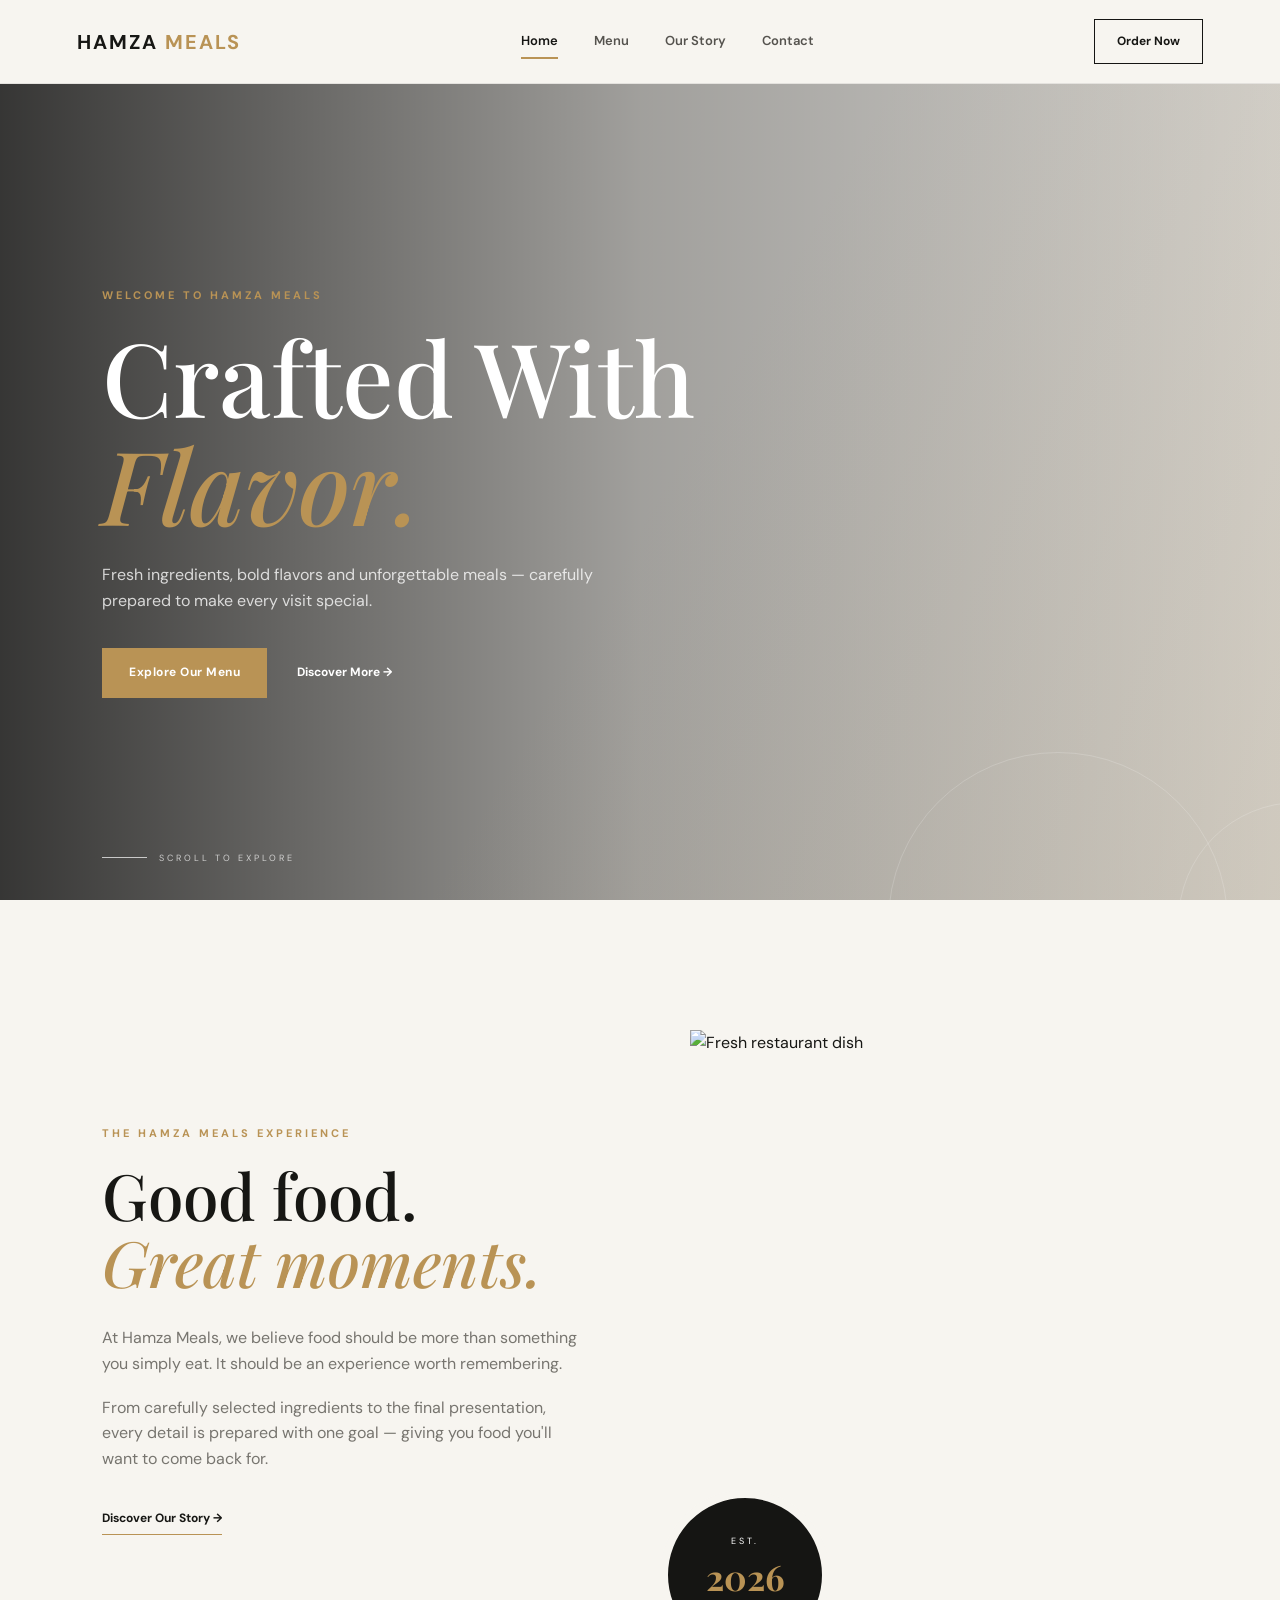
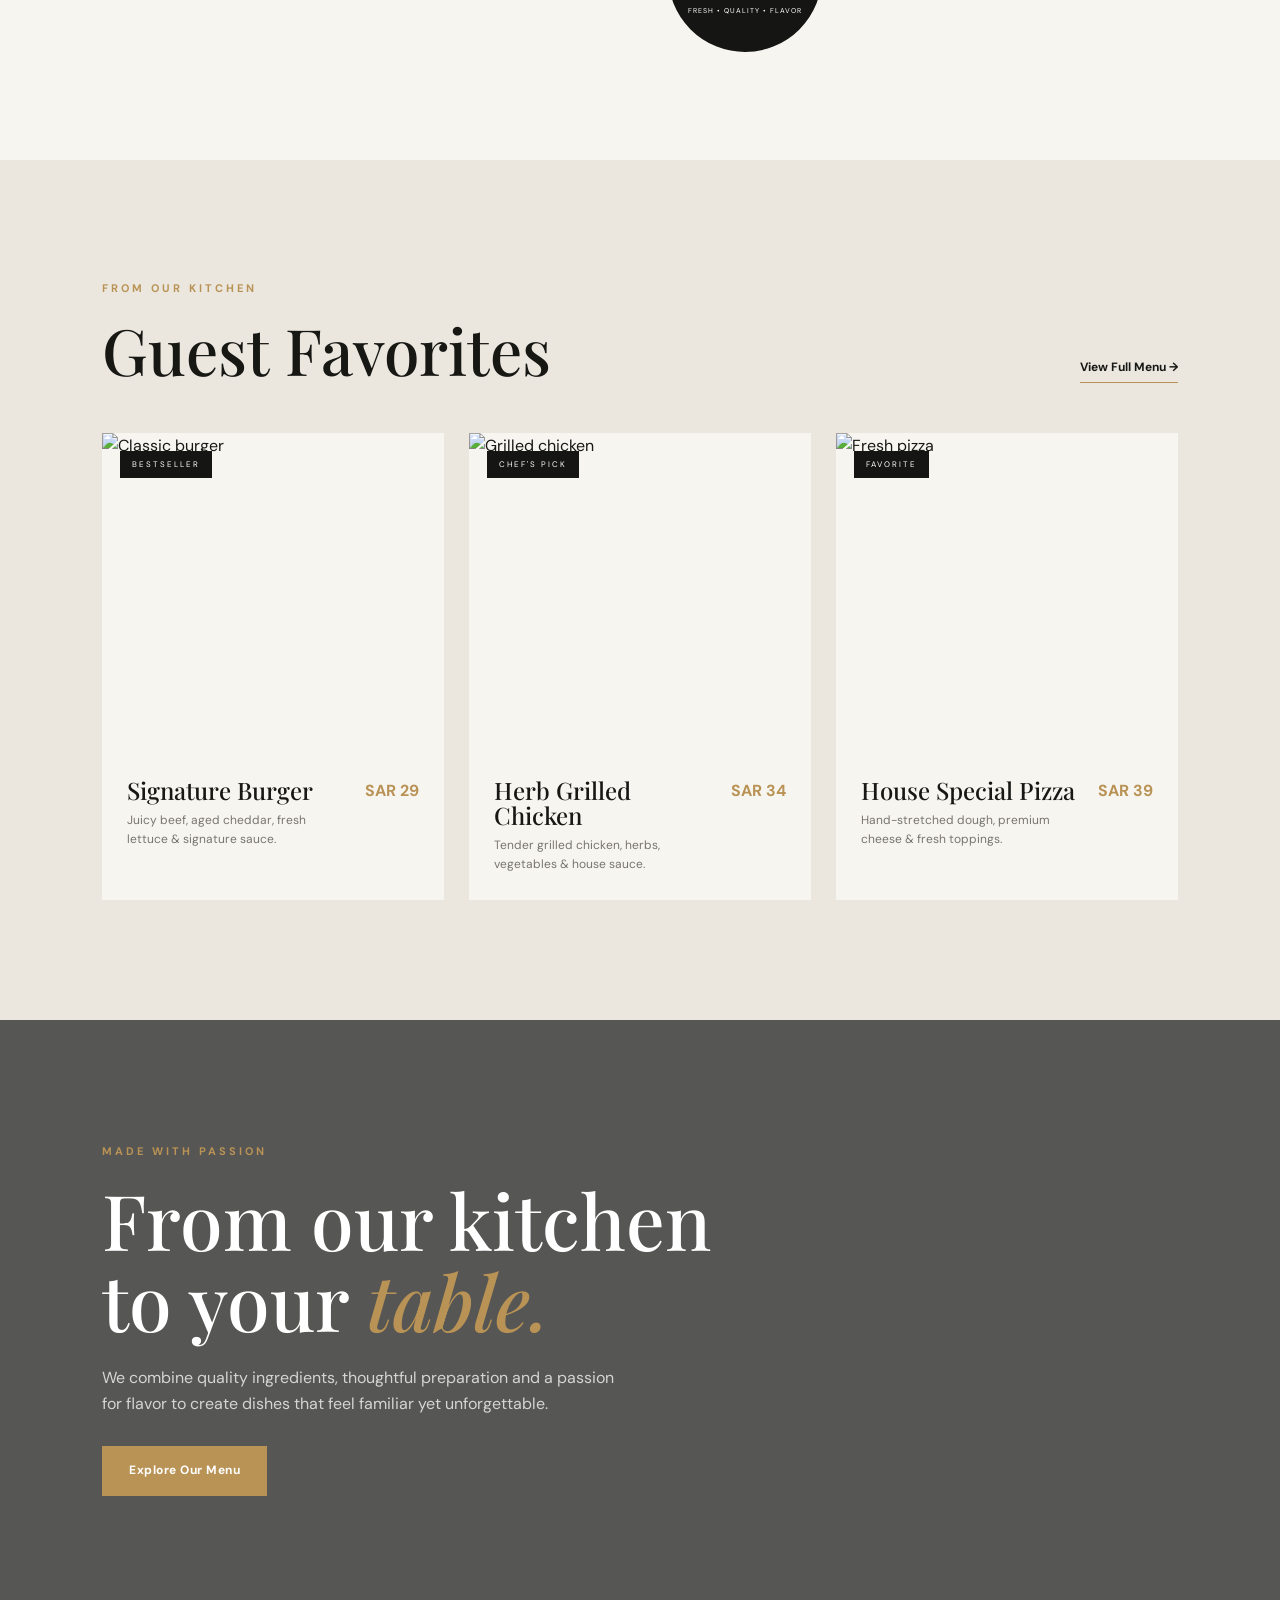
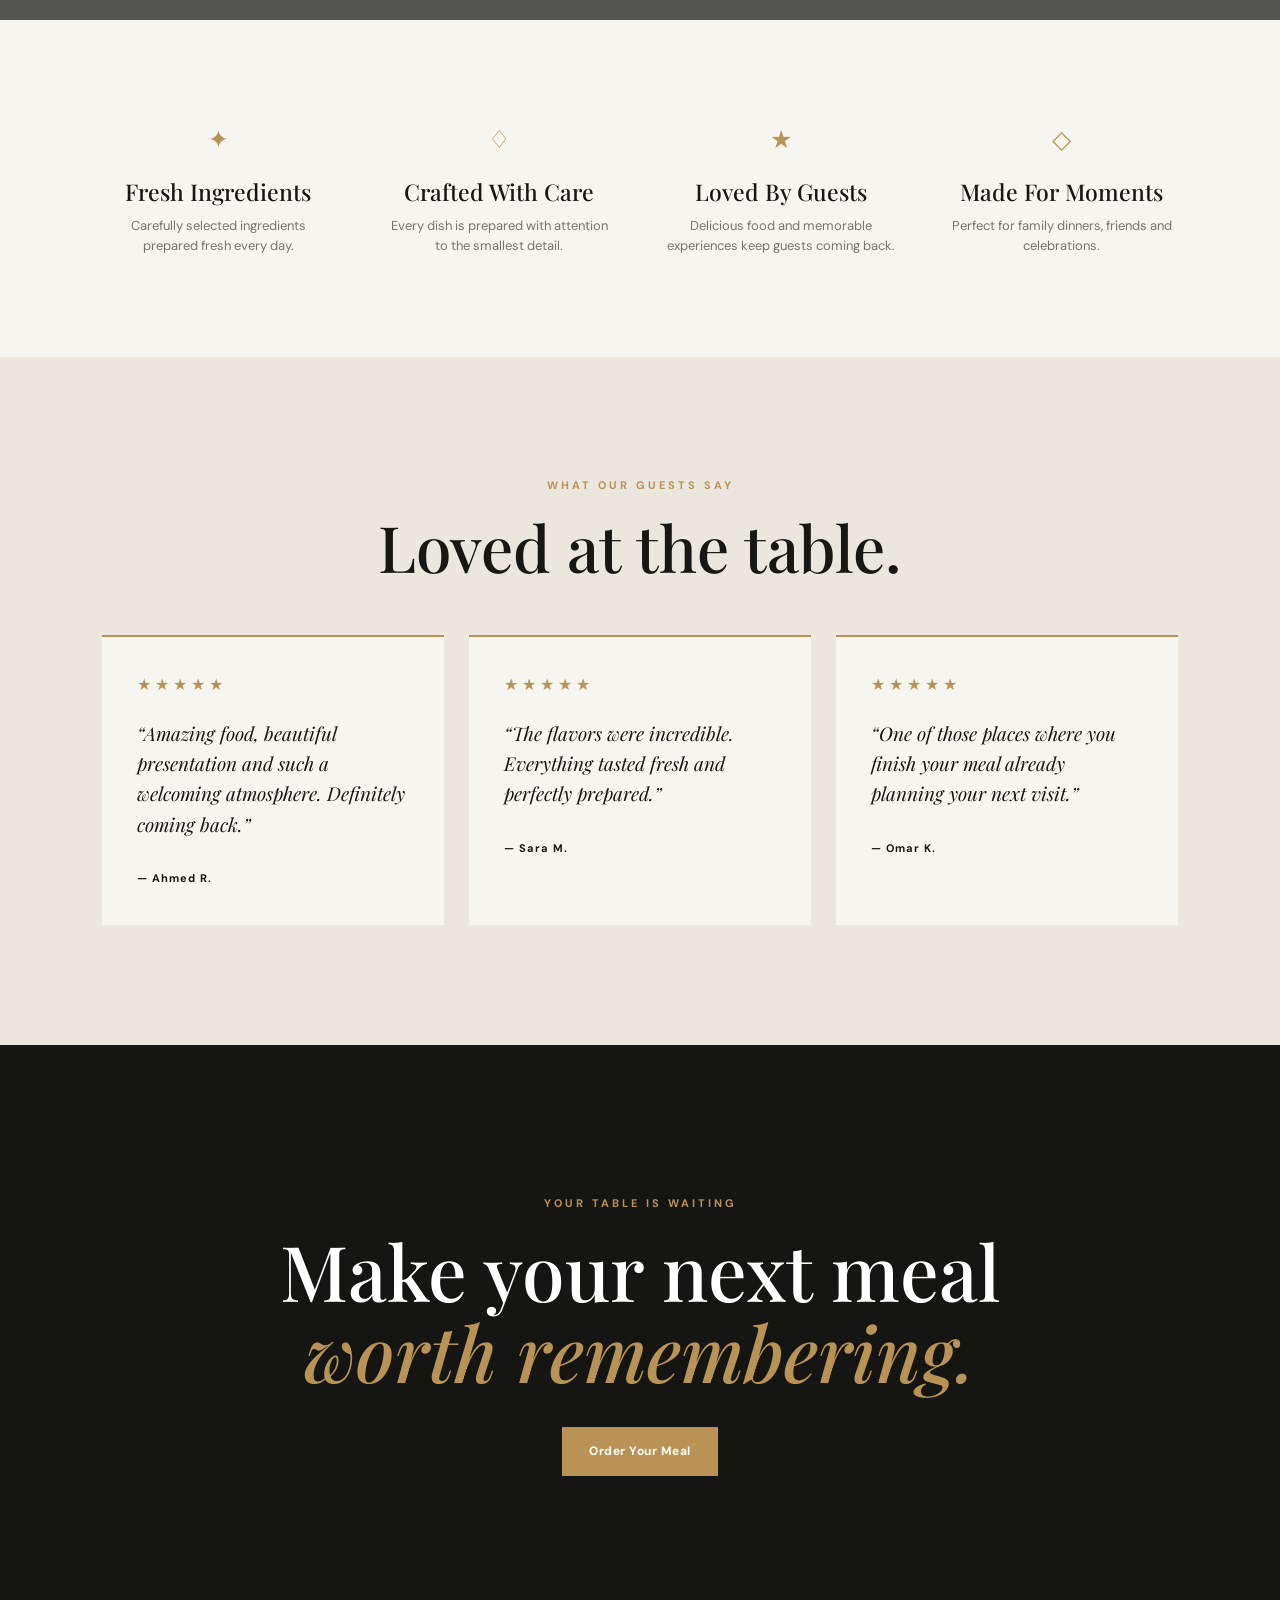
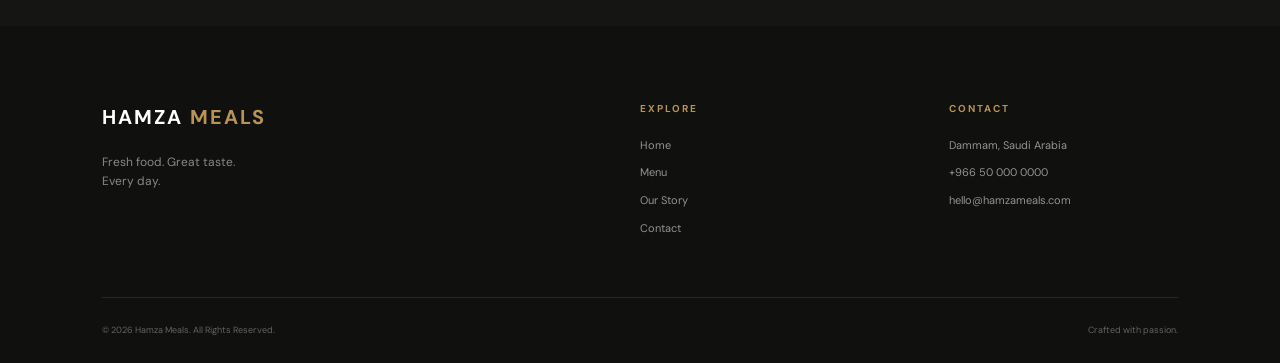
==== commit 79abbb4e: "Add files via upload" ====
--- a/index.html
+++ b/index.html
@@ -5,27 +5,49 @@
     <meta charset="UTF-8">
     <meta name="viewport" content="width=device-width, initial-scale=1.0">
 
-    <title>Hamza Meals | Exceptional Taste</title>
+    <title>Hamza Meals | Crafted With Flavor</title>
+
+    <link rel="preconnect" href="https://fonts.googleapis.com">
+    <link rel="preconnect" href="https://fonts.gstatic.com" crossorigin>
+
+    <link href="https://fonts.googleapis.com/css2?family=DM+Sans:wght@400;500;600;700&family=Playfair+Display:ital,wght@0,500;0,600;1,500;1,600&display=swap" rel="stylesheet">
 
     <link rel="stylesheet" href="style.css">
 </head>
 
+
 <body>
 
-<!-- NAVIGATION -->
+
+<!-- ================= NAVBAR ================= -->
 
 <header class="navbar">
 
-    <div class="logo">
+    <a href="index.html" class="logo">
         HAMZA <span>MEALS</span>
-    </div>
+    </a>
+
 
     <nav>
-        <a href="index.html" class="active">Home</a>
-        <a href="menu.html">Menu</a>
-        <a href="about.html">Our Story</a>
-        <a href="contact.html">Contact</a>
+
+        <a href="index.html" class="active">
+            Home
+        </a>
+
+        <a href="menu.html">
+            Menu
+        </a>
+
+        <a href="about.html">
+            Our Story
+        </a>
+
+        <a href="contact.html">
+            Contact
+        </a>
+
     </nav>
+
 
     <a href="contact.html" class="nav-button">
         Order Now
@@ -34,11 +56,15 @@
 </header>
 
 
-<!-- HERO -->
+
+<!-- ================= HERO ================= -->
+
+<main>
 
 <section class="hero">
 
     <div class="hero-overlay"></div>
+
 
     <div class="hero-content">
 
@@ -46,15 +72,18 @@
             WELCOME TO HAMZA MEALS
         </p>
 
+
         <h1>
-            Crafted With<br>
-            <span>Passion.</span>
+            Crafted With
+            <span>Flavor.</span>
         </h1>
 
+
         <p class="hero-description">
-            Exceptional food, unforgettable flavors and
-            moments worth sharing.
-        </p>
+            Fresh ingredients, bold flavors and unforgettable
+            meals — carefully prepared to make every visit special.
+        </p>
+
 
         <div class="hero-buttons">
 
@@ -62,23 +91,37 @@
                 Explore Our Menu
             </a>
 
-            <a href="about.html" class="text-button">
-                Discover Our Story →
+            <a href="#featured" class="text-button">
+                Discover More →
             </a>
 
         </div>
 
     </div>
 
-    <div class="scroll-indicator">
+
+    <div class="hero-scroll">
+
         <span></span>
+
         SCROLL TO EXPLORE
+
+    </div>
+
+
+    <div class="hero-decoration">
+
+        <div class="hero-ring ring-one"></div>
+
+        <div class="hero-ring ring-two"></div>
+
     </div>
 
 </section>
 
 
-<!-- INTRODUCTION -->
+
+<!-- ================= INTRO ================= -->
 
 <section class="intro">
 
@@ -88,32 +131,56 @@
             THE HAMZA MEALS EXPERIENCE
         </p>
 
+
         <h2>
-            Where great food<br>
-            becomes <em>great memories.</em>
+            Good food.
+            <br>
+            <em>Great moments.</em>
         </h2>
 
-        <p>
-            We believe dining should be more than simply
-            satisfying your hunger. It's about bringing people
-            together, discovering new flavors and enjoying
-            every moment.
-        </p>
+
+        <p>
+            At Hamza Meals, we believe food should be more
+            than something you simply eat. It should be an
+            experience worth remembering.
+        </p>
+
+
+        <p>
+            From carefully selected ingredients to the final
+            presentation, every detail is prepared with one
+            goal — giving you food you'll want to come back for.
+        </p>
+
 
         <a href="about.html" class="dark-link">
-            Learn More About Us →
+            Discover Our Story →
         </a>
 
     </div>
 
 
-    <div class="intro-stat">
-
-        <div class="stat-circle">
-
-            <span>EST.</span>
-
-            <strong>2026</strong>
+    <div class="intro-visual">
+
+        <div class="intro-image">
+
+            <img
+                src="https://images.unsplash.com/photo-1546069901-ba9599a7e63c?auto=format&fit=crop&w=900&q=85"
+                alt="Fresh restaurant dish"
+            >
+
+        </div>
+
+
+        <div class="experience-badge">
+
+            <span>
+                EST.
+            </span>
+
+            <strong>
+                2026
+            </strong>
 
             <small>
                 FRESH • QUALITY • FLAVOR
@@ -126,21 +193,25 @@
 </section>
 
 
-<!-- FEATURED MENU -->
-
-<section class="featured">
+
+<!-- ================= FEATURED DISHES ================= -->
+
+<section class="featured" id="featured">
 
     <div class="section-heading">
 
         <div>
+
             <p class="eyebrow">
                 FROM OUR KITCHEN
             </p>
 
             <h2>
-                Signature Favorites
+                Guest Favorites
             </h2>
-        </div>
+
+        </div>
+
 
         <a href="menu.html" class="dark-link">
             View Full Menu →
@@ -149,119 +220,174 @@
     </div>
 
 
+
     <div class="food-grid">
 
-        <div class="food-card">
-
-            <div class="food-image burger">
-                <span>🍔</span>
-            </div>
+
+        <!-- FOOD 1 -->
+
+        <article class="food-card">
+
+            <div class="food-image">
+
+                <img
+                    src="https://images.unsplash.com/photo-1568901346375-23c9450c58cd?auto=format&fit=crop&w=900&q=85"
+                    alt="Classic burger"
+                >
+
+                <span class="food-tag">
+                    BESTSELLER
+                </span>
+
+            </div>
+
 
             <div class="food-info">
 
                 <div>
+
                     <h3>
                         Signature Burger
                     </h3>
 
                     <p>
-                        Premium beef, fresh vegetables
-                        and our signature sauce.
+                        Juicy beef, aged cheddar,
+                        fresh lettuce & signature sauce.
                     </p>
+
                 </div>
 
+
                 <strong>
-                    SAR 25
+                    SAR 29
                 </strong>
 
             </div>
 
-        </div>
-
-
-        <div class="food-card">
-
-            <div class="food-image chicken">
-                <span>🍗</span>
-            </div>
+        </article>
+
+
+
+        <!-- FOOD 2 -->
+
+        <article class="food-card">
+
+            <div class="food-image">
+
+                <img
+                    src="https://images.unsplash.com/photo-1532550907401-a500c9a57435?auto=format&fit=crop&w=900&q=85"
+                    alt="Grilled chicken"
+                >
+
+                <span class="food-tag">
+                    CHEF'S PICK
+                </span>
+
+            </div>
+
 
             <div class="food-info">
 
                 <div>
+
                     <h3>
-                        Crispy Chicken
+                        Herb Grilled Chicken
                     </h3>
 
                     <p>
-                        Golden crispy chicken with
-                        our house-made dip.
+                        Tender grilled chicken,
+                        herbs, vegetables & house sauce.
                     </p>
+
                 </div>
 
+
                 <strong>
-                    SAR 28
+                    SAR 34
                 </strong>
 
             </div>
 
-        </div>
-
-
-        <div class="food-card">
-
-            <div class="food-image pizza">
-                <span>🍕</span>
-            </div>
+        </article>
+
+
+
+        <!-- FOOD 3 -->
+
+        <article class="food-card">
+
+            <div class="food-image">
+
+                <img
+                    src="https://images.unsplash.com/photo-1574071318508-1cdbab80d002?auto=format&fit=crop&w=900&q=85"
+                    alt="Fresh pizza"
+                >
+
+                <span class="food-tag">
+                    FAVORITE
+                </span>
+
+            </div>
+
 
             <div class="food-info">
 
                 <div>
+
                     <h3>
-                        Signature Pizza
+                        House Special Pizza
                     </h3>
 
                     <p>
-                        Fresh dough, rich sauce and
-                        premium melted cheese.
+                        Hand-stretched dough,
+                        premium cheese & fresh toppings.
                     </p>
+
                 </div>
 
+
                 <strong>
-                    SAR 32
+                    SAR 39
                 </strong>
 
             </div>
 
-        </div>
+        </article>
+
 
     </div>
 
 </section>
 
 
-<!-- EXPERIENCE BANNER -->
+
+<!-- ================= EXPERIENCE ================= -->
 
 <section class="experience">
 
     <div class="experience-content">
 
         <p class="eyebrow">
-            MADE FOR MOMENTS
-        </p>
+            MADE WITH PASSION
+        </p>
+
 
         <h2>
-            Come hungry.<br>
-            Leave <span>happy.</span>
+            From our kitchen
+            <br>
+            to your <span>table.</span>
         </h2>
 
-        <p>
-            Whether it's lunch with friends, dinner with
-            family or simply treating yourself — there's
-            always a place for you at Hamza Meals.
-        </p>
-
-        <a href="contact.html" class="gold-button">
-            Visit & Contact Us
+
+        <p>
+            We combine quality ingredients, thoughtful
+            preparation and a passion for flavor to create
+            dishes that feel familiar yet unforgettable.
+        </p>
+
+
+        <a href="menu.html" class="gold-button">
+            Explore Our Menu
         </a>
 
     </div>
@@ -269,9 +395,11 @@
 </section>
 
 
-<!-- FEATURES -->
+
+<!-- ================= FEATURES ================= -->
 
 <section class="features">
+
 
     <div class="feature">
 
@@ -284,47 +412,31 @@
         </h3>
 
         <p>
-            Quality ingredients selected
-            for every dish.
-        </p>
-
-    </div>
+            Carefully selected ingredients
+            prepared fresh every day.
+        </p>
+
+    </div>
+
 
 
     <div class="feature">
 
         <div class="feature-icon">
-            ♨
+            ♢
         </div>
 
         <h3>
-            Made Fresh
+            Crafted With Care
         </h3>
 
         <p>
-            Every order is prepared
-            with care.
-        </p>
-
-    </div>
-
-
-    <div class="feature">
-
-        <div class="feature-icon">
-            ♥
-        </div>
-
-        <h3>
-            Made With Love
-        </h3>
-
-        <p>
-            Passion goes into every
-            meal we serve.
-        </p>
-
-    </div>
+            Every dish is prepared with
+            attention to the smallest detail.
+        </p>
+
+    </div>
+
 
 
     <div class="feature">
@@ -334,56 +446,173 @@
         </div>
 
         <h3>
-            Great Experience
+            Loved By Guests
         </h3>
 
         <p>
-            Food and service you'll
-            remember.
-        </p>
-
-    </div>
+            Delicious food and memorable
+            experiences keep guests coming back.
+        </p>
+
+    </div>
+
+
+
+    <div class="feature">
+
+        <div class="feature-icon">
+            ◇
+        </div>
+
+        <h3>
+            Made For Moments
+        </h3>
+
+        <p>
+            Perfect for family dinners,
+            friends and celebrations.
+        </p>
+
+    </div>
+
 
 </section>
 
 
-<!-- CTA -->
+
+<!-- ================= TESTIMONIALS ================= -->
+
+<section class="reviews">
+
+    <div class="section-heading centered">
+
+        <p class="eyebrow">
+            WHAT OUR GUESTS SAY
+        </p>
+
+        <h2>
+            Loved at the table.
+        </h2>
+
+    </div>
+
+
+    <div class="review-grid">
+
+
+        <div class="review-card">
+
+            <div class="stars">
+                ★★★★★
+            </div>
+
+            <p>
+                “Amazing food, beautiful presentation
+                and such a welcoming atmosphere.
+                Definitely coming back.”
+            </p>
+
+            <strong>
+                — Ahmed R.
+            </strong>
+
+        </div>
+
+
+
+        <div class="review-card">
+
+            <div class="stars">
+                ★★★★★
+            </div>
+
+            <p>
+                “The flavors were incredible.
+                Everything tasted fresh and
+                perfectly prepared.”
+            </p>
+
+            <strong>
+                — Sara M.
+            </strong>
+
+        </div>
+
+
+
+        <div class="review-card">
+
+            <div class="stars">
+                ★★★★★
+            </div>
+
+            <p>
+                “One of those places where you
+                finish your meal already planning
+                your next visit.”
+            </p>
+
+            <strong>
+                — Omar K.
+            </strong>
+
+        </div>
+
+
+    </div>
+
+</section>
+
+
+
+<!-- ================= FINAL CTA ================= -->
 
 <section class="cta">
 
     <p class="eyebrow">
-        READY TO TASTE THE DIFFERENCE?
+        YOUR TABLE IS WAITING
     </p>
 
+
     <h2>
-        Your table is waiting.
+        Make your next meal
+        <br>
+        <em>worth remembering.</em>
     </h2>
 
+
     <a href="contact.html" class="gold-button">
-        Get In Touch
+        Order Your Meal
     </a>
 
 </section>
 
 
-<!-- FOOTER -->
+</main>
+
+
+
+<!-- ================= FOOTER ================= -->
 
 <footer>
 
     <div class="footer-main">
 
+
         <div>
 
-            <div class="logo">
+            <a href="index.html" class="logo">
                 HAMZA <span>MEALS</span>
-            </div>
+            </a>
 
             <p>
-                Fresh food. Great taste.<br>
+                Fresh food. Great taste.
+                <br>
                 Every day.
             </p>
 
         </div>
+
 
 
         <div class="footer-column">
@@ -411,6 +640,7 @@
         </div>
 
 
+
         <div class="footer-column">
 
             <h4>
@@ -431,6 +661,7 @@
 
         </div>
 
+
     </div>
 
 
@@ -447,6 +678,7 @@
     </div>
 
 </footer>
+
 
 
 </body>
--- a/style.css
+++ b/style.css
@@ -1,6 +1,6 @@
-/* =====================================================
+/* =========================================================
    HAMZA MEALS — PREMIUM RESTAURANT WEBSITE
-   ===================================================== */
+   ========================================================= */
 
 
 /* =========================
@@ -18,152 +18,170 @@
 }
 
 body {
-    font-family: Arial, Helvetica, sans-serif;
-    background: #f8f6f1;
-    color: #1b1b1b;
+    font-family: "DM Sans", sans-serif;
+    background: #f7f5f0;
+    color: #171714;
     line-height: 1.6;
     overflow-x: hidden;
 }
 
+img {
+    display: block;
+    width: 100%;
+}
+
 a {
+    color: inherit;
     text-decoration: none;
-    color: inherit;
 }
 
 button,
 input,
-textarea {
-    font-family: inherit;
-}
-
-
-/* =========================
-   COLORS
+textarea,
+select {
+    font: inherit;
+}
+
+
+/* =========================
+   VARIABLES
    ========================= */
 
 :root {
-    --dark: #151515;
-    --dark-2: #211b16;
-    --gold: #c99755;
-    --gold-light: #e2b978;
-    --cream: #f8f6f1;
+    --dark: #151513;
+    --dark-soft: #22221f;
+    --cream: #f7f5f0;
+    --cream-dark: #ebe7df;
+    --gold: #b99355;
+    --gold-light: #d0ad70;
     --white: #ffffff;
-    --gray: #777;
-}
-
-
-/* =========================
-   NAVIGATION
+    --gray: #77756f;
+    --border: rgba(21, 21, 19, 0.12);
+}
+
+
+/* =========================
+   TYPOGRAPHY
+   ========================= */
+
+h1,
+h2,
+h3 {
+    font-family: "Playfair Display", serif;
+    font-weight: 500;
+    line-height: 1.05;
+}
+
+h1 span,
+h2 span,
+h1 em,
+h2 em {
+    color: var(--gold);
+    font-style: italic;
+}
+
+.eyebrow {
+    font-size: 11px;
+    font-weight: 700;
+    letter-spacing: 3px;
+    color: var(--gold);
+    margin-bottom: 18px;
+}
+
+
+/* =========================
+   NAVBAR
    ========================= */
 
 .navbar {
-    height: 82px;
-    padding: 0 7%;
-
+    height: 84px;
+    padding: 0 6%;
     display: flex;
     align-items: center;
     justify-content: space-between;
-
-    background: rgba(21, 21, 21, 0.96);
-    color: white;
-
-    position: relative;
+    background: rgba(247, 245, 240, 0.92);
+    backdrop-filter: blur(15px);
+    position: sticky;
+    top: 0;
     z-index: 1000;
+    border-bottom: 1px solid rgba(21, 21, 19, 0.08);
 }
 
 .logo {
-    font-size: 21px;
+    font-size: 20px;
     font-weight: 700;
-    letter-spacing: 3px;
+    letter-spacing: 2px;
 }
 
 .logo span {
     color: var(--gold);
 }
 
-nav {
-    display: flex;
-    gap: 34px;
-}
-
-nav a {
-    color: #d0d0d0;
-    font-size: 14px;
-    transition: 0.3s ease;
+.navbar nav {
+    display: flex;
+    gap: 36px;
+}
+
+.navbar nav a {
     position: relative;
-}
-
-nav a::after {
+    font-size: 13px;
+    font-weight: 600;
+    color: #55534e;
+    transition: color 0.3s ease;
+}
+
+.navbar nav a::after {
     content: "";
     position: absolute;
     left: 0;
-    bottom: -8px;
-
+    bottom: -7px;
     width: 0;
-    height: 1px;
-
+    height: 2px;
     background: var(--gold);
-
+    transition: width 0.3s ease;
+}
+
+.navbar nav a:hover,
+.navbar nav a.active {
+    color: var(--dark);
+}
+
+.navbar nav a:hover::after,
+.navbar nav a.active::after {
+    width: 100%;
+}
+
+.nav-button {
+    padding: 12px 22px;
+    border: 1px solid var(--dark);
+    font-size: 12px;
+    font-weight: 700;
     transition: 0.3s ease;
 }
 
-nav a:hover,
-nav a.active {
+.nav-button:hover {
+    background: var(--dark);
     color: white;
-}
-
-nav a:hover::after,
-nav a.active::after {
-    width: 100%;
-}
-
-.nav-button {
-    padding: 12px 21px;
-
-    border: 1px solid var(--gold);
-    border-radius: 3px;
-
-    color: var(--gold);
-
-    font-size: 13px;
-    font-weight: bold;
-
-    transition: 0.3s ease;
-}
-
-.nav-button:hover {
+    transform: translateY(-2px);
+}
+
+
+/* =========================
+   BUTTONS
+   ========================= */
+
+.gold-button {
+    display: inline-flex;
+    align-items: center;
+    justify-content: center;
+    padding: 15px 27px;
     background: var(--gold);
     color: white;
-    transform: translateY(-2px);
-}
-
-
-/* =========================
-   GENERAL
-   ========================= */
-
-.eyebrow {
-    color: var(--gold);
     font-size: 12px;
-    font-weight: bold;
-    letter-spacing: 4px;
-    margin-bottom: 18px;
-}
-
-.gold-button {
-    display: inline-block;
-
-    background: var(--gold);
-    color: white;
-
-    padding: 15px 27px;
-
-    border-radius: 3px;
-
-    font-size: 13px;
-    font-weight: bold;
+    font-weight: 700;
     letter-spacing: 0.5px;
-
+    border: none;
+    cursor: pointer;
     transition:
         transform 0.3s ease,
         background 0.3s ease,
@@ -171,175 +189,172 @@
 }
 
 .gold-button:hover {
-    background: var(--gold-light);
+    background: #9e7c45;
     transform: translateY(-4px);
-
-    box-shadow:
-        0 12px 30px rgba(201, 151, 85, 0.25);
+    box-shadow: 0 12px 30px rgba(0, 0, 0, 0.15);
+}
+
+.text-button {
+    font-size: 12px;
+    font-weight: 700;
+    color: white;
+    transition: 0.3s ease;
+}
+
+.text-button:hover {
+    color: var(--gold-light);
+    transform: translateX(5px);
 }
 
 .dark-link {
-    color: var(--dark);
-    font-weight: bold;
-    font-size: 14px;
-
+    display: inline-block;
+    margin-top: 20px;
+    font-size: 12px;
+    font-weight: 700;
     border-bottom: 1px solid var(--gold);
-
     padding-bottom: 5px;
-
     transition: 0.3s ease;
 }
 
 .dark-link:hover {
     color: var(--gold);
-}
-
-
-/* =========================
-   HOME HERO
+    transform: translateX(5px);
+}
+
+
+/* =========================
+   HERO
    ========================= */
 
 .hero {
-    min-height: calc(100vh - 82px);
-
+    min-height: calc(100vh - 84px);
     position: relative;
-
     display: flex;
     align-items: center;
-
-    padding: 90px 10%;
-
+    padding: 100px 8%;
+    background:
+        linear-gradient(
+            90deg,
+            rgba(0, 0, 0, 0.78),
+            rgba(0, 0, 0, 0.35),
+            rgba(0, 0, 0, 0.15)
+        ),
+        url("https://images.unsplash.com/photo-1515003197210-e0cd71810b5f?auto=format&fit=crop&w=2000&q=90")
+        center / cover;
     color: white;
-
-    background:
-        radial-gradient(
-            circle at 75% 30%,
-            rgba(201, 151, 85, 0.18),
-            transparent 35%
-        ),
-        linear-gradient(
-            120deg,
-            #151515,
-            #2c2119,
-            #171717
-        );
-
     overflow: hidden;
 }
 
 .hero::before {
     content: "";
-
     position: absolute;
-
-    width: 500px;
-    height: 500px;
-
-    right: -180px;
-    top: 50%;
-
-    border: 1px solid rgba(201, 151, 85, 0.2);
-    border-radius: 50%;
-
-    animation: rotateSlow 20s linear infinite;
-}
-
-.hero::after {
-    content: "";
-
-    position: absolute;
-
-    width: 350px;
-    height: 350px;
-
-    right: -100px;
-    top: 50%;
-
-    border: 1px solid rgba(255,255,255,0.06);
-    border-radius: 50%;
-
-    animation: rotateSlow 14s linear infinite reverse;
+    inset: 0;
+    background: linear-gradient(
+        120deg,
+        transparent 50%,
+        rgba(185, 147, 85, 0.12)
+    );
+    animation: heroGlow 8s ease-in-out infinite alternate;
+}
+
+@keyframes heroGlow {
+    from {
+        transform: translateX(-5%);
+    }
+
+    to {
+        transform: translateX(5%);
+    }
 }
 
 .hero-content {
+    max-width: 700px;
     position: relative;
     z-index: 2;
-
-    max-width: 720px;
-
-    animation: heroReveal 1s ease forwards;
+    animation: heroReveal 1.2s ease both;
+}
+
+@keyframes heroReveal {
+    from {
+        opacity: 0;
+        transform: translateY(40px);
+    }
+
+    to {
+        opacity: 1;
+        transform: translateY(0);
+    }
 }
 
 .hero h1 {
-    font-family: Georgia, serif;
-
-    font-size: clamp(55px, 7vw, 100px);
-
-    line-height: 0.98;
-
-    font-weight: normal;
-
-    margin-bottom: 30px;
-}
-
-.hero h1 span {
-    color: var(--gold);
-    font-style: italic;
+    font-size: clamp(55px, 8vw, 105px);
+    margin-bottom: 25px;
 }
 
 .hero-description {
-    color: #d0d0d0;
-
-    max-width: 500px;
-
-    font-size: 18px;
-
-    line-height: 1.8;
-
+    max-width: 520px;
+    color: rgba(255, 255, 255, 0.78);
+    font-size: 16px;
     margin-bottom: 35px;
 }
 
 .hero-buttons {
     display: flex;
     align-items: center;
-    gap: 28px;
-}
-
-.text-button {
-    color: white;
-
-    font-size: 13px;
-    font-weight: bold;
-
-    transition: 0.3s ease;
-}
-
-.text-button:hover {
-    color: var(--gold);
-    transform: translateX(5px);
-}
-
-.scroll-indicator {
+    gap: 30px;
+}
+
+.hero-scroll {
     position: absolute;
-
     bottom: 35px;
-    left: 10%;
-
-    color: #999;
-
+    left: 8%;
     font-size: 9px;
     letter-spacing: 3px;
-
+    opacity: 0.7;
     display: flex;
     align-items: center;
     gap: 12px;
 }
 
-.scroll-indicator span {
-    width: 35px;
+.hero-scroll span {
+    width: 45px;
     height: 1px;
-
-    background: var(--gold);
+    background: white;
+}
+
+.hero-decoration {
+    position: absolute;
+    right: 8%;
+    bottom: 12%;
+}
+
+.hero-ring {
+    border: 1px solid rgba(255,255,255,0.18);
+    border-radius: 50%;
+    position: absolute;
+    animation: rotateRing 20s linear infinite;
+}
+
+.ring-one {
+    width: 240px;
+    height: 240px;
+}
+
+.ring-two {
+    width: 340px;
+    height: 340px;
+    right: -50px;
+    top: -50px;
+}
+
+@keyframes rotateRing {
+    from {
+        transform: rotate(0deg);
+    }
+
+    to {
+        transform: rotate(360deg);
+    }
 }
 
 
@@ -348,251 +363,193 @@
    ========================= */
 
 .intro {
-    padding: 120px 10%;
-
+    padding: 130px 8%;
     display: grid;
     grid-template-columns: 1fr 1fr;
-
-    gap: 80px;
-
+    gap: 100px;
     align-items: center;
-
-    background: var(--cream);
-}
-
-.intro-text h2 {
-    font-family: Georgia, serif;
-
-    font-size: clamp(38px, 4vw, 58px);
-
-    line-height: 1.1;
-
-    font-weight: normal;
-
+}
+
+.intro-text {
+    max-width: 570px;
+}
+
+.intro h2 {
+    font-size: clamp(45px, 5vw, 72px);
     margin-bottom: 30px;
-}
-
-.intro-text h2 em {
-    color: var(--gold);
 }
 
 .intro-text > p:not(.eyebrow) {
     color: var(--gray);
-
-    max-width: 550px;
-
-    line-height: 1.9;
-
-    margin-bottom: 30px;
-}
-
-.intro-stat {
-    display: flex;
+    margin-bottom: 18px;
+}
+
+.intro-visual {
+    position: relative;
+}
+
+.intro-image {
+    height: 600px;
+    overflow: hidden;
+}
+
+.intro-image img {
+    height: 100%;
+    object-fit: cover;
+    transition: transform 1s ease;
+}
+
+.intro-image:hover img {
+    transform: scale(1.06);
+}
+
+.experience-badge {
+    position: absolute;
+    bottom: -30px;
+    left: -30px;
+    width: 170px;
+    height: 170px;
+    border-radius: 50%;
+    background: var(--dark);
+    color: white;
+    display: flex;
+    flex-direction: column;
     justify-content: center;
-}
-
-.stat-circle {
-    width: 330px;
-    height: 330px;
-
-    border: 1px solid #d6c5ae;
-
-    border-radius: 50%;
-
-    display: flex;
-    flex-direction: column;
-
     align-items: center;
-    justify-content: center;
-
-    position: relative;
-}
-
-.stat-circle::before {
-    content: "";
-
-    position: absolute;
-
-    inset: 15px;
-
-    border: 1px dashed #d6c5ae;
-
-    border-radius: 50%;
-}
-
-.stat-circle span {
-    color: var(--gold);
-
-    font-size: 12px;
-    letter-spacing: 4px;
-}
-
-.stat-circle strong {
-    font-family: Georgia, serif;
-
-    font-size: 72px;
-    font-weight: normal;
-
-    margin: 10px 0;
-}
-
-.stat-circle small {
+    text-align: center;
+    border: 8px solid var(--cream);
+}
+
+.experience-badge span {
     font-size: 9px;
     letter-spacing: 3px;
-    color: #777;
-}
-
-
-/* =========================
-   FEATURED
+}
+
+.experience-badge strong {
+    font-family: "Playfair Display", serif;
+    font-size: 35px;
+    color: var(--gold);
+}
+
+.experience-badge small {
+    font-size: 7px;
+    letter-spacing: 1px;
+}
+
+
+/* =========================
+   SECTION HEADINGS
    ========================= */
 
 .featured {
-    padding: 110px 8%;
-    background: white;
+    padding: 120px 8%;
+    background: var(--cream-dark);
 }
 
 .section-heading {
     display: flex;
     justify-content: space-between;
     align-items: end;
-
-    margin-bottom: 45px;
+    margin-bottom: 50px;
 }
 
 .section-heading h2 {
-    font-family: Georgia, serif;
-
-    font-size: 52px;
-
-    font-weight: normal;
-}
+    font-size: clamp(45px, 5vw, 70px);
+}
+
+.centered {
+    display: block;
+    text-align: center;
+}
+
+
+/* =========================
+   FOOD CARDS
+   ========================= */
 
 .food-grid {
     display: grid;
-
     grid-template-columns: repeat(3, 1fr);
-
     gap: 25px;
 }
 
 .food-card {
     background: var(--cream);
-
-    overflow: hidden;
-
-    transition: 0.4s ease;
+    transition: transform 0.4s ease, box-shadow 0.4s ease;
 }
 
 .food-card:hover {
     transform: translateY(-10px);
-
-    box-shadow:
-        0 20px 45px rgba(0,0,0,0.12);
+    box-shadow: 0 25px 45px rgba(0,0,0,0.1);
 }
 
 .food-image {
-    height: 260px;
-
+    height: 320px;
+    position: relative;
+    overflow: hidden;
+}
+
+.food-image img {
+    height: 100%;
+    object-fit: cover;
+    transition: transform 0.8s ease;
+}
+
+.food-card:hover .food-image img {
+    transform: scale(1.08);
+}
+
+.food-tag {
+    position: absolute;
+    top: 18px;
+    left: 18px;
+    background: var(--dark);
+    color: white;
+    padding: 7px 12px;
+    font-size: 8px;
+    letter-spacing: 2px;
+}
+
+.food-info {
+    padding: 25px;
+    display: flex;
+    justify-content: space-between;
+    gap: 20px;
+}
+
+.food-info h3 {
+    font-size: 24px;
+    margin-bottom: 8px;
+}
+
+.food-info p {
+    color: var(--gray);
+    font-size: 12px;
+}
+
+.food-info strong {
+    color: var(--gold);
+    white-space: nowrap;
+}
+
+
+/* =========================
+   EXPERIENCE BANNER
+   ========================= */
+
+.experience {
+    min-height: 600px;
+    padding: 100px 8%;
     display: flex;
     align-items: center;
-    justify-content: center;
-
-    font-size: 95px;
-
-    transition: 0.5s ease;
-}
-
-.food-card:hover .food-image {
-    transform: scale(1.04);
-}
-
-.burger {
     background:
         linear-gradient(
-            135deg,
-            #513c2d,
-            #9c6b38
-        );
-}
-
-.chicken {
-    background:
-        linear-gradient(
-            135deg,
-            #8b5c2e,
-            #d49a54
-        );
-}
-
-.pizza {
-    background:
-        linear-gradient(
-            135deg,
-            #5d3523,
-            #a86238
-        );
-}
-
-.food-info {
-    padding: 25px;
-
-    display: flex;
-
-    justify-content: space-between;
-
-    gap: 20px;
-}
-
-.food-info h3 {
-    font-family: Georgia, serif;
-
-    font-size: 22px;
-
-    margin-bottom: 8px;
-}
-
-.food-info p {
-    color: #777;
-
-    font-size: 13px;
-
-    line-height: 1.6;
-}
-
-.food-info strong {
-    color: var(--gold);
-
-    white-space: nowrap;
-}
-
-
-/* =========================
-   EXPERIENCE
-   ========================= */
-
-.experience {
-    min-height: 600px;
-
-    padding: 100px 10%;
-
-    display: flex;
-    align-items: center;
-
+            rgba(0,0,0,0.65),
+            rgba(0,0,0,0.65)
+        ),
+        url("https://images.unsplash.com/photo-1517248135467-4c7edcad34c4?auto=format&fit=crop&w=2000&q=90")
+        center / cover fixed;
     color: white;
-
-    background:
-        linear-gradient(
-            rgba(0,0,0,0.72),
-            rgba(0,0,0,0.72)
-        ),
-        linear-gradient(
-            120deg,
-            #3d2b20,
-            #171717
-        );
-
-    position: relative;
 }
 
 .experience-content {
@@ -600,117 +557,113 @@
 }
 
 .experience h2 {
-    font-family: Georgia, serif;
-
-    font-size: clamp(48px, 6vw, 78px);
-
-    line-height: 1;
-
-    font-weight: normal;
-
+    font-size: clamp(48px, 6vw, 82px);
+    margin-bottom: 25px;
+}
+
+.experience p:not(.eyebrow) {
+    color: rgba(255,255,255,0.75);
+    max-width: 520px;
     margin-bottom: 30px;
 }
 
-.experience h2 span {
+
+/* =========================
+   FEATURES
+   ========================= */
+
+.features {
+    padding: 100px 8%;
+    display: grid;
+    grid-template-columns: repeat(4, 1fr);
+    gap: 50px;
+}
+
+.feature {
+    text-align: center;
+}
+
+.feature-icon {
+    font-size: 25px;
     color: var(--gold);
+    margin-bottom: 20px;
+    transition: transform 0.4s ease;
+}
+
+.feature:hover .feature-icon {
+    transform: rotate(180deg) scale(1.2);
+}
+
+.feature h3 {
+    font-size: 23px;
+    margin-bottom: 12px;
+}
+
+.feature p {
+    font-size: 13px;
+    color: var(--gray);
+}
+
+
+/* =========================
+   REVIEWS
+   ========================= */
+
+.reviews {
+    padding: 120px 8%;
+    background: var(--cream-dark);
+}
+
+.review-grid {
+    display: grid;
+    grid-template-columns: repeat(3, 1fr);
+    gap: 25px;
+    margin-top: 55px;
+}
+
+.review-card {
+    background: var(--cream);
+    padding: 35px;
+    border-top: 2px solid var(--gold);
+    transition: transform 0.4s ease;
+}
+
+.review-card:hover {
+    transform: translateY(-8px);
+}
+
+.stars {
+    color: var(--gold);
+    letter-spacing: 4px;
+    margin-bottom: 20px;
+}
+
+.review-card p {
+    font-family: "Playfair Display", serif;
     font-style: italic;
-}
-
-.experience p:not(.eyebrow) {
-    color: #ccc;
-
-    max-width: 550px;
-
-    margin-bottom: 35px;
-
-    line-height: 1.8;
-}
-
-
-/* =========================
-   FEATURES
-   ========================= */
-
-.features {
-    padding: 90px 8%;
-
-    display: grid;
-
-    grid-template-columns: repeat(4, 1fr);
-
-    gap: 35px;
-
-    background: #f0ece5;
-
+    font-size: 19px;
+    margin-bottom: 25px;
+}
+
+.review-card strong {
+    font-size: 11px;
+    letter-spacing: 1px;
+}
+
+
+/* =========================
+   CTA
+   ========================= */
+
+.cta {
+    padding: 150px 8%;
     text-align: center;
-}
-
-.feature {
-    padding: 20px;
-}
-
-.feature-icon {
-    width: 65px;
-    height: 65px;
-
-    margin: 0 auto 20px;
-
-    border: 1px solid #d3b98f;
-
-    border-radius: 50%;
-
-    display: flex;
-    align-items: center;
-    justify-content: center;
-
-    color: var(--gold);
-
-    font-size: 24px;
-
-    transition: 0.4s ease;
-}
-
-.feature:hover .feature-icon {
-    background: var(--gold);
+    background: var(--dark);
     color: white;
-
-    transform: rotate(10deg) scale(1.1);
-}
-
-.feature h3 {
-    font-family: Georgia, serif;
-
-    font-size: 20px;
-
-    margin-bottom: 10px;
-}
-
-.feature p {
-    color: #777;
-
-    font-size: 13px;
-}
-
-
-/* =========================
-   CTA
-   ========================= */
-
-.cta {
-    padding: 120px 20px;
-
-    text-align: center;
-
-    background: white;
 }
 
 .cta h2 {
-    font-family: Georgia, serif;
-
-    font-size: clamp(42px, 5vw, 65px);
-
-    font-weight: normal;
-
+    font-size: clamp(45px, 6vw, 80px);
     margin-bottom: 35px;
 }
 
@@ -722,53 +675,54 @@
 .menu-hero,
 .about-hero,
 .contact-hero {
-    min-height: 470px;
-
-    display: flex;
-
+    min-height: 500px;
+    display: flex;
     align-items: center;
-
-    justify-content: center;
-
-    text-align: center;
-
-    padding: 80px 20px;
-
+    padding: 80px 8%;
     color: white;
-
+    position: relative;
+}
+
+.menu-hero {
     background:
-        radial-gradient(
-            circle at center,
-            rgba(201,151,85,0.2),
-            transparent 40%
-        ),
-        linear-gradient(
-            135deg,
-            #211b16,
-            #111
-        );
+        linear-gradient(rgba(0,0,0,0.55), rgba(0,0,0,0.55)),
+        url("https://images.unsplash.com/photo-1414235077428-338989a2e8c0?auto=format&fit=crop&w=2000&q=90")
+        center / cover;
+}
+
+.about-hero {
+    background:
+        linear-gradient(rgba(0,0,0,0.6), rgba(0,0,0,0.6)),
+        url("https://images.unsplash.com/photo-1559339352-11d035aa65de?auto=format&fit=crop&w=2000&q=90")
+        center / cover;
+}
+
+.contact-hero {
+    background:
+        linear-gradient(rgba(0,0,0,0.6), rgba(0,0,0,0.6)),
+        url("https://images.unsplash.com/photo-1517248135467-4c7edcad34c4?auto=format&fit=crop&w=2000&q=90")
+        center / cover;
+}
+
+.menu-hero-content,
+.about-hero-content,
+.contact-hero-content {
+    max-width: 750px;
+    animation: heroReveal 1s ease both;
 }
 
 .menu-hero h1,
 .about-hero h1,
 .contact-hero h1 {
-    font-family: Georgia, serif;
-
     font-size: clamp(55px, 7vw, 90px);
-
-    font-weight: normal;
-
-    line-height: 1;
-
-    margin-bottom: 20px;
-}
-
-.menu-hero p:last-child,
-.about-hero p:last-child,
-.contact-hero p:last-child {
-    color: #bbb;
-
-    font-size: 17px;
+    margin-bottom: 25px;
+}
+
+.menu-hero p:not(.eyebrow),
+.about-hero p:not(.eyebrow),
+.contact-hero p:not(.eyebrow) {
+    color: rgba(255,255,255,0.75);
+    max-width: 550px;
 }
 
 
@@ -777,623 +731,423 @@
    ========================= */
 
 .menu-page {
-    padding: 100px 9%;
+    padding: 120px 8%;
 }
 
 .menu-category {
-    margin-bottom: 100px;
+    margin-bottom: 120px;
 }
 
 .category-heading {
-    margin-bottom: 40px;
+    margin-bottom: 45px;
+    max-width: 650px;
 }
 
 .category-heading h2 {
-    font-family: Georgia, serif;
-
-    font-size: 48px;
-
-    font-weight: normal;
-
-    margin-bottom: 10px;
-}
-
-.category-heading p:last-child {
-    color: #777;
+    font-size: clamp(45px, 5vw, 65px);
+    margin-bottom: 12px;
+}
+
+.category-heading > p:last-child {
+    color: var(--gray);
 }
 
 .premium-menu-grid {
     display: grid;
-
-    grid-template-columns: 1fr 1fr;
-
-    gap: 18px;
+    grid-template-columns: repeat(2, 1fr);
+    gap: 25px;
 }
 
 .premium-menu-item {
+    display: grid;
+    grid-template-columns: 180px 1fr;
+    gap: 25px;
     background: white;
-
-    padding: 25px;
-
-    display: flex;
-
-    gap: 20px;
-
-    border: 1px solid #eee;
-
-    transition: 0.35s ease;
+    padding: 12px;
+    transition: 0.4s ease;
 }
 
 .premium-menu-item:hover {
     transform: translateY(-5px);
-
-    border-color: #d8bb92;
-
-    box-shadow:
-        0 15px 35px rgba(0,0,0,0.07);
-}
-
-.menu-item-icon {
-    width: 65px;
-    height: 65px;
-
-    flex-shrink: 0;
-
-    background: #f0e8dc;
-
-    border-radius: 50%;
-
-    display: flex;
-
-    align-items: center;
-    justify-content: center;
-
-    font-size: 30px;
+    box-shadow: 0 18px 40px rgba(0,0,0,0.08);
+}
+
+.menu-item-image {
+    width: 180px;
+    height: 180px;
+    object-fit: cover;
+    transition: transform 0.6s ease;
+}
+
+.premium-menu-item:hover .menu-item-image {
+    transform: scale(1.03);
 }
 
 .menu-item-content {
-    width: 100%;
+    padding: 15px 15px 15px 0;
 }
 
 .menu-item-title {
     display: flex;
-
     justify-content: space-between;
-
     gap: 15px;
-
-    margin-bottom: 8px;
+    border-bottom: 1px solid var(--border);
+    padding-bottom: 12px;
+    margin-bottom: 12px;
 }
 
 .menu-item-title h3 {
-    font-family: Georgia, serif;
-
-    font-size: 20px;
+    font-size: 22px;
 }
 
 .menu-item-title span {
     color: var(--gold);
-
-    font-weight: bold;
-
-    white-space: nowrap;
+    font-weight: 700;
 }
 
 .menu-item-content p {
-    color: #777;
-
+    color: var(--gray);
+    font-size: 12px;
+}
+
+.menu-cta {
+    padding: 130px 8%;
+    text-align: center;
+    background: var(--dark);
+    color: white;
+}
+
+.menu-cta h2 {
+    font-size: clamp(45px, 6vw, 75px);
+    margin-bottom: 15px;
+}
+
+.menu-cta > p:not(.eyebrow) {
+    color: rgba(255,255,255,0.7);
+    margin-bottom: 30px;
+}
+
+
+/* =========================
+   ABOUT PAGE
+   ========================= */
+
+.story-section {
+    padding: 130px 8%;
+    display: grid;
+    grid-template-columns: 1fr 1fr;
+    gap: 100px;
+    align-items: center;
+}
+
+.story-image {
+    height: 650px;
+    overflow: hidden;
+}
+
+.story-image img {
+    height: 100%;
+    object-fit: cover;
+    transition: transform 1s ease;
+}
+
+.story-image:hover img {
+    transform: scale(1.06);
+}
+
+.story-content {
+    max-width: 560px;
+}
+
+.story-content h2 {
+    font-size: clamp(45px, 5vw, 70px);
+    margin-bottom: 30px;
+}
+
+.story-content p:not(.eyebrow) {
+    color: var(--gray);
+    margin-bottom: 18px;
+}
+
+.philosophy {
+    padding: 120px 8%;
+    background: var(--cream-dark);
+}
+
+.philosophy h2 {
+    font-size: clamp(45px, 5vw, 70px);
+}
+
+.philosophy-grid {
+    display: grid;
+    grid-template-columns: repeat(3, 1fr);
+    gap: 25px;
+    margin-top: 60px;
+}
+
+.philosophy-card {
+    background: var(--cream);
+    padding: 40px;
+    transition: 0.4s ease;
+}
+
+.philosophy-card:hover {
+    transform: translateY(-10px);
+    background: var(--dark);
+    color: white;
+}
+
+.philosophy-card .number {
+    color: var(--gold);
+    font-size: 12px;
+    font-weight: 700;
+}
+
+.philosophy-card h3 {
+    font-size: 28px;
+    margin: 30px 0 15px;
+}
+
+.philosophy-card p {
+    color: var(--gray);
     font-size: 13px;
-
-    line-height: 1.6;
-}
-
-.menu-cta {
+}
+
+.philosophy-card:hover p {
+    color: rgba(255,255,255,0.65);
+}
+
+.about-banner {
+    min-height: 650px;
+    display: flex;
+    align-items: center;
+    padding: 100px 8%;
+    color: white;
+    position: relative;
+    background:
+        url("https://images.unsplash.com/photo-1559339352-11d035aa65de?auto=format&fit=crop&w=2000&q=90")
+        center / cover;
+}
+
+.about-banner-overlay {
+    position: absolute;
+    inset: 0;
+    background: rgba(0,0,0,0.55);
+}
+
+.about-banner-content {
+    position: relative;
+    z-index: 2;
+}
+
+.about-banner h2 {
+    font-size: clamp(55px, 7vw, 95px);
+}
+
+.experience-section {
+    padding: 130px 8%;
+    display: grid;
+    grid-template-columns: 1fr 1fr;
+    gap: 100px;
+    align-items: center;
+}
+
+.experience-text h2 {
+    font-size: clamp(45px, 5vw, 70px);
+    margin-bottom: 25px;
+}
+
+.experience-text > p:not(.eyebrow) {
+    max-width: 550px;
+    color: var(--gray);
+}
+
+.experience-stats {
+    display: grid;
+    grid-template-columns: repeat(3, 1fr);
+    gap: 20px;
+}
+
+.stat {
+    border-left: 1px solid var(--gold);
+    padding-left: 20px;
+}
+
+.stat strong {
+    display: block;
+    font-family: "Playfair Display", serif;
+    font-size: 45px;
+    color: var(--gold);
+}
+
+.stat span {
+    font-size: 11px;
+    color: var(--gray);
+}
+
+
+/* =========================
+   CONTACT PAGE
+   ========================= */
+
+.contact-section {
+    padding: 130px 8%;
+    display: grid;
+    grid-template-columns: 0.9fr 1.1fr;
+    gap: 100px;
+}
+
+.contact-info h2,
+.form-heading h2,
+.location-content h2 {
+    font-size: clamp(45px, 5vw, 68px);
+    margin-bottom: 25px;
+}
+
+.contact-intro {
+    color: var(--gray);
+    max-width: 500px;
+}
+
+.contact-details {
+    margin-top: 50px;
+}
+
+.contact-detail {
+    display: flex;
+    gap: 20px;
+    padding: 22px 0;
+    border-bottom: 1px solid var(--border);
+}
+
+.detail-number {
+    color: var(--gold);
+    font-size: 11px;
+    font-weight: 700;
+}
+
+.contact-detail h3 {
+    font-size: 20px;
+    margin-bottom: 5px;
+}
+
+.contact-detail p {
+    color: var(--gray);
+    font-size: 12px;
+}
+
+.reservation-form-wrapper {
+    background: white;
+    padding: 50px;
+    box-shadow: 0 20px 60px rgba(0,0,0,0.07);
+}
+
+.form-heading {
+    margin-bottom: 35px;
+}
+
+.reservation-form {
+    display: flex;
+    flex-direction: column;
+    gap: 20px;
+}
+
+.form-row {
+    display: grid;
+    grid-template-columns: 1fr 1fr;
+    gap: 20px;
+}
+
+.form-group {
+    display: flex;
+    flex-direction: column;
+    gap: 8px;
+}
+
+.form-group label {
+    font-size: 10px;
+    font-weight: 700;
+    letter-spacing: 1px;
+    text-transform: uppercase;
+}
+
+.form-group input,
+.form-group textarea,
+.form-group select {
+    width: 100%;
+    padding: 14px;
+    border: 1px solid var(--border);
+    background: var(--cream);
+    outline: none;
+    transition: 0.3s ease;
+}
+
+.form-group textarea {
+    resize: vertical;
+}
+
+.form-group input:focus,
+.form-group textarea:focus,
+.form-group select:focus {
+    border-color: var(--gold);
+    box-shadow: 0 0 0 3px rgba(185,147,85,0.1);
+}
+
+.form-button {
+    width: 100%;
+    margin-top: 5px;
+}
+
+.form-note {
     text-align: center;
-
-    padding: 80px 20px;
-
-    background: var(--dark);
-
-    color: white;
-}
-
-.menu-cta h2 {
-    font-family: Georgia, serif;
-
-    font-size: 52px;
-
-    font-weight: normal;
-
-    margin-bottom: 15px;
-}
-
-.menu-cta > p:not(.eyebrow) {
-    color: #aaa;
-
-    margin-bottom: 30px;
-}
-
-
-/* =========================
-   ABOUT PAGE
-   ========================= */
-
-.about-hero {
-    justify-content: flex-start;
-
-    text-align: left;
-
-    padding-left: 10%;
-}
-
-.about-hero h1 span {
-    color: var(--gold);
-
-    font-style: italic;
-}
-
-.story-section {
-    padding: 120px 10%;
-
+    color: var(--gray);
+    font-size: 10px;
+}
+
+.location-section {
+    padding: 100px 8%;
+    background: var(--cream-dark);
     display: grid;
-
-    grid-template-columns: 1fr 1fr;
-
-    gap: 100px;
-
+    grid-template-columns: 0.8fr 1.2fr;
+    gap: 80px;
     align-items: center;
 }
 
-.story-content h2 {
-    font-family: Georgia, serif;
-
-    font-size: 60px;
-
-    font-weight: normal;
-
-    line-height: 1.05;
-
-    margin-bottom: 30px;
-}
-
-.story-content p:not(.eyebrow) {
-    color: #707070;
-
-    line-height: 1.9;
-
-    margin-bottom: 20px;
-
-    max-width: 550px;
-}
-
-.story-card {
-    min-height: 450px;
-
-    background:
-        radial-gradient(
-            circle at center,
-            rgba(201,151,85,0.2),
-            transparent 40%
-        ),
-        linear-gradient(
-            135deg,
-            #211b16,
-            #111
-        );
-
-    display: flex;
-
-    align-items: center;
-    justify-content: center;
-
-    color: white;
-}
-
-.story-card-inner {
-    width: 290px;
-    height: 290px;
-
-    border: 1px solid rgba(201,151,85,0.6);
-
-    border-radius: 50%;
-
-    display: flex;
-
-    flex-direction: column;
-
-    align-items: center;
-    justify-content: center;
-
-    text-align: center;
-}
-
-.story-card-inner span {
-    color: var(--gold);
-
-    font-size: 12px;
-
-    letter-spacing: 4px;
-}
-
-.story-card-inner strong {
-    font-family: Georgia, serif;
-
-    font-size: 75px;
-
-    font-weight: normal;
-
-    margin: 10px 0;
-}
-
-.story-card-inner p {
-    font-size: 9px;
-
-    letter-spacing: 3px;
-
-    color: #aaa;
-}
-
-.values-section {
-    padding: 110px 8%;
-
-    background: #f0ece5;
-}
-
-.centered {
-    text-align: center;
-
-    display: block;
-}
-
-.centered h2 {
-    font-family: Georgia, serif;
-
-    font-size: 55px;
-
-    font-weight: normal;
-}
-
-.values-grid {
-    display: grid;
-
-    grid-template-columns: repeat(3, 1fr);
-
-    gap: 25px;
-
-    margin-top: 50px;
-}
-
-.value-card {
-    background: white;
-
-    padding: 45px 35px;
-
-    transition: 0.4s ease;
-}
-
-.value-card:hover {
-    transform: translateY(-8px);
-
-    box-shadow:
-        0 20px 40px rgba(0,0,0,0.08);
-}
-
-.value-number {
-    color: var(--gold);
-
-    font-size: 12px;
-
-    letter-spacing: 3px;
-
-    margin-bottom: 25px;
-}
-
-.value-card h3 {
-    font-family: Georgia, serif;
-
-    font-size: 27px;
-
-    margin-bottom: 15px;
-}
-
-.value-card p {
-    color: #777;
-
-    font-size: 14px;
-
-    line-height: 1.8;
-}
-
-.about-experience {
-    min-height: 550px;
-
-    display: flex;
-
-    align-items: center;
-
-    padding: 100px 10%;
-
-    color: white;
-
+.location-content > p:not(.eyebrow) {
+    color: var(--gray);
+    max-width: 400px;
+}
+
+.map-placeholder {
+    min-height: 420px;
+    position: relative;
     background:
         linear-gradient(
-            rgba(0,0,0,0.72),
-            rgba(0,0,0,0.72)
+            rgba(0,0,0,0.25),
+            rgba(0,0,0,0.25)
         ),
-        linear-gradient(
-            135deg,
-            #493526,
-            #151515
-        );
-}
-
-.about-experience-content {
-    max-width: 650px;
-}
-
-.about-experience h2 {
-    font-family: Georgia, serif;
-
-    font-size: 65px;
-
-    font-weight: normal;
-
-    line-height: 1;
-
-    margin-bottom: 30px;
-}
-
-.about-experience h2 span {
-    color: var(--gold);
-
-    font-style: italic;
-}
-
-.about-experience p:not(.eyebrow) {
-    color: #ccc;
-
-    max-width: 550px;
-
-    margin-bottom: 30px;
-}
-
-
-/* =========================
-   CONTACT PAGE
-   ========================= */
-
-.contact-hero {
-    justify-content: flex-start;
-
-    text-align: left;
-
-    padding-left: 10%;
-}
-
-.contact-hero h1 span {
-    color: var(--gold);
-
-    font-style: italic;
-}
-
-.contact-page {
-    padding: 110px 10%;
-
-    display: grid;
-
-    grid-template-columns: 1fr 1fr;
-
-    gap: 90px;
-
-    align-items: start;
-}
-
-.contact-intro h2 {
-    font-family: Georgia, serif;
-
-    font-size: 60px;
-
-    font-weight: normal;
-
-    line-height: 1.05;
-
-    margin-bottom: 25px;
-}
-
-.contact-intro > p:not(.eyebrow) {
-    color: #777;
-
-    max-width: 550px;
-
-    line-height: 1.8;
-
-    margin-bottom: 40px;
-}
-
-.contact-details {
-    display: grid;
-
-    grid-template-columns: 1fr 1fr;
-
-    gap: 25px;
-}
-
-.contact-detail {
-    display: flex;
-
-    gap: 15px;
-}
-
-.detail-icon {
-    width: 45px;
-    height: 45px;
-
-    flex-shrink: 0;
-
-    background: #eee5d8;
-
-    border-radius: 50%;
-
-    display: flex;
-
-    align-items: center;
-    justify-content: center;
-}
-
-.contact-detail h4 {
+        url("https://images.unsplash.com/photo-1523731407965-2430cd12f5e4?auto=format&fit=crop&w=1200&q=85")
+        center / cover;
+    overflow: hidden;
+}
+
+.map-overlay {
+    position: absolute;
+    left: 30px;
+    bottom: 30px;
+    background: var(--dark);
+    color: white;
+    padding: 20px 25px;
+}
+
+.map-overlay span {
+    font-family: "Playfair Display", serif;
+    font-size: 20px;
+}
+
+.map-overlay p {
+    color: rgba(255,255,255,0.6);
     font-size: 11px;
-
-    letter-spacing: 2px;
-
-    margin-bottom: 5px;
-}
-
-.contact-detail p {
-    color: #777;
-
-    font-size: 13px;
-}
-
-.order-card {
-    background: white;
-
-    padding: 45px;
-
-    box-shadow:
-        0 20px 60px rgba(0,0,0,0.09);
-}
-
-.order-header h2 {
-    font-family: Georgia, serif;
-
-    font-size: 40px;
-
-    font-weight: normal;
-
-    line-height: 1.1;
-
-    margin-bottom: 30px;
-}
-
-.input-row {
-    display: grid;
-
-    grid-template-columns: 1fr 1fr;
-
-    gap: 15px;
-}
-
-.input-group {
-    margin-bottom: 20px;
-}
-
-.input-group label {
-    display: block;
-
-    font-size: 10px;
-
-    font-weight: bold;
-
-    letter-spacing: 2px;
-
-    margin-bottom: 8px;
-}
-
-.input-group input,
-.input-group textarea {
-    width: 100%;
-
-    border: 1px solid #ddd;
-
-    background: #fafafa;
-
-    padding: 14px;
-
-    outline: none;
-
-    transition: 0.3s ease;
-}
-
-.input-group textarea {
-    height: 110px;
-
-    resize: vertical;
-}
-
-.input-group .small-textarea {
-    height: 80px;
-}
-
-.input-group input:focus,
-.input-group textarea:focus {
-    border-color: var(--gold);
-
-    background: white;
-
-    box-shadow:
-        0 0 0 3px rgba(201,151,85,0.08);
-}
-
-.order-button {
-    border: none;
-
-    width: 100%;
-
-    cursor: pointer;
-}
-
-.form-note {
-    text-align: center;
-
-    color: #999;
-
-    font-size: 11px;
-
-    margin-top: 15px;
-}
-
-.contact-cta {
-    padding: 100px 20px;
-
-    text-align: center;
-
-    background: #f0ece5;
-}
-
-.contact-cta h2 {
-    font-family: Georgia, serif;
-
-    font-size: 55px;
-
-    font-weight: normal;
-
-    margin-bottom: 15px;
-}
-
-.contact-cta > p:not(.eyebrow) {
-    color: #777;
-
-    max-width: 500px;
-
-    margin: 0 auto 30px;
-}
-
-.social-links {
-    display: flex;
-
-    justify-content: center;
-
-    gap: 25px;
-}
-
-.social-links a {
-    color: var(--gold);
-
-    font-weight: bold;
-
-    border-bottom: 1px solid var(--gold);
-
-    padding-bottom: 4px;
 }
 
 
@@ -1402,227 +1156,213 @@
    ========================= */
 
 footer {
-    background: var(--dark);
-
+    background: #10100f;
     color: white;
-
-    padding: 70px 8% 25px;
+    padding: 75px 8% 25px;
 }
 
 .footer-main {
     display: grid;
-
-    grid-template-columns: 2fr 1fr 1.5fr;
-
-    gap: 50px;
-
+    grid-template-columns: 2fr 1fr 1fr;
+    gap: 80px;
     padding-bottom: 60px;
 }
 
-.footer-main > div > p {
-    color: #888;
-
-    margin-top: 15px;
-
-    font-size: 13px;
-
-    line-height: 1.8;
+.footer-main > div:first-child p {
+    color: rgba(255,255,255,0.5);
+    font-size: 12px;
+    margin-top: 20px;
 }
 
 .footer-column {
     display: flex;
-
     flex-direction: column;
-
-    gap: 12px;
+    gap: 10px;
 }
 
 .footer-column h4 {
     color: var(--gold);
-
-    font-size: 11px;
-
-    letter-spacing: 3px;
-
+    font-size: 10px;
+    letter-spacing: 2px;
     margin-bottom: 10px;
 }
 
 .footer-column a,
 .footer-column p {
-    color: #999;
-
-    font-size: 13px;
-
+    color: rgba(255,255,255,0.55);
+    font-size: 11px;
     transition: 0.3s ease;
 }
 
 .footer-column a:hover {
     color: white;
-
     transform: translateX(4px);
 }
 
 .footer-bottom {
-    border-top: 1px solid #333;
-
+    border-top: 1px solid rgba(255,255,255,0.1);
     padding-top: 25px;
-
-    display: flex;
-
+    display: flex;
     justify-content: space-between;
-
-    color: #666;
-
-    font-size: 11px;
-}
-
-
-/* =========================
-   ANIMATIONS
-   ========================= */
-
-@keyframes heroReveal {
-
-    from {
-        opacity: 0;
-        transform: translateY(30px);
-    }
-
-    to {
-        opacity: 1;
-        transform: translateY(0);
-    }
-
-}
-
-@keyframes rotateSlow {
-
-    from {
-        transform: rotate(0deg);
-    }
-
-    to {
-        transform: rotate(360deg);
-    }
-
-}
-
-
-/* =========================
-   MOBILE
-   ========================= */
-
-@media (max-width: 900px) {
+    color: rgba(255,255,255,0.35);
+    font-size: 9px;
+}
+
+
+/* =========================
+   RESPONSIVE
+   ========================= */
+
+@media (max-width: 1000px) {
+
+    .navbar nav {
+        gap: 18px;
+    }
+
+    .intro,
+    .story-section,
+    .experience-section,
+    .contact-section,
+    .location-section {
+        gap: 50px;
+    }
+
+    .food-grid {
+        grid-template-columns: 1fr 1fr;
+    }
+
+    .features {
+        grid-template-columns: 1fr 1fr;
+    }
+
+    .review-grid {
+        grid-template-columns: 1fr;
+    }
+
+    .premium-menu-grid {
+        grid-template-columns: 1fr;
+    }
+
+}
+
+
+@media (max-width: 750px) {
 
     .navbar {
         height: auto;
-
-        padding: 20px;
-
+        padding: 20px 6%;
         flex-wrap: wrap;
-
         gap: 20px;
     }
 
-    nav {
+    .navbar nav {
         order: 3;
-
         width: 100%;
-
         justify-content: center;
-
         gap: 20px;
     }
 
-    .hero {
+    .nav-button {
+        padding: 9px 14px;
+    }
+
+    .hero,
+    .menu-hero,
+    .about-hero,
+    .contact-hero {
         min-height: 650px;
-
-        padding: 70px 7%;
-    }
-
-    .hero h1 {
-        font-size: 58px;
+        padding: 80px 6%;
+    }
+
+    .hero h1,
+    .menu-hero h1,
+    .about-hero h1,
+    .contact-hero h1 {
+        font-size: 55px;
     }
 
     .intro,
     .story-section,
-    .contact-page {
+    .experience-section,
+    .contact-section,
+    .location-section {
         grid-template-columns: 1fr;
-
-        gap: 60px;
-    }
-
-    .food-grid {
-        grid-template-columns: 1fr 1fr;
+        padding: 90px 6%;
+    }
+
+    .intro-image,
+    .story-image {
+        height: 500px;
+    }
+
+    .food-grid,
+    .philosophy-grid {
+        grid-template-columns: 1fr;
     }
 
     .features {
-        grid-template-columns: 1fr 1fr;
-    }
-
-    .premium-menu-grid {
         grid-template-columns: 1fr;
-    }
-
-    .values-grid {
-        grid-template-columns: 1fr 1fr;
+        padding: 80px 6%;
+    }
+
+    .premium-menu-item {
+        grid-template-columns: 130px 1fr;
+    }
+
+    .menu-item-image {
+        width: 130px;
+        height: 130px;
+    }
+
+    .reservation-form-wrapper {
+        padding: 30px 20px;
+    }
+
+    .form-row {
+        grid-template-columns: 1fr;
+    }
+
+    .experience-stats {
+        margin-top: 30px;
     }
 
     .footer-main {
         grid-template-columns: 1fr 1fr;
-    }
-
-}
-
-
-@media (max-width: 600px) {
-
-    .navbar {
-        text-align: center;
-
-        justify-content: center;
-    }
-
-    .logo {
-        width: 100%;
-    }
-
-    nav {
-        flex-wrap: wrap;
+        gap: 40px;
+    }
+
+}
+
+
+@media (max-width: 500px) {
+
+    .navbar nav {
+        font-size: 11px;
+        gap: 14px;
+    }
+
+    .navbar nav a {
+        font-size: 11px;
     }
 
     .nav-button {
-        display: none;
-    }
-
-    .hero {
-        min-height: 620px;
-
-        padding: 60px 7%;
-    }
-
-    .hero h1 {
-        font-size: 48px;
+        font-size: 10px;
+    }
+
+    .hero h1,
+    .menu-hero h1,
+    .about-hero h1,
+    .contact-hero h1 {
+        font-size: 45px;
     }
 
     .hero-buttons {
         flex-direction: column;
-
         align-items: flex-start;
-
-        gap: 20px;
-    }
-
-    .scroll-indicator {
+    }
+
+    .hero-scroll {
         display: none;
-    }
-
-    .intro,
-    .featured,
-    .story-section,
-    .menu-page,
-    .contact-page {
-        padding: 75px 7%;
     }
 
     .section-heading {
@@ -1630,54 +1370,37 @@
     }
 
     .section-heading .dark-link {
-        display: inline-block;
-
-        margin-top: 20px;
+        margin-top: 15px;
     }
 
     .food-grid {
         grid-template-columns: 1fr;
     }
 
-    .features {
+    .premium-menu-item {
         grid-template-columns: 1fr;
     }
 
-    .values-grid {
+    .menu-item-image {
+        width: 100%;
+        height: 220px;
+    }
+
+    .menu-item-content {
+        padding: 10px;
+    }
+
+    .experience-stats {
         grid-template-columns: 1fr;
-    }
-
-    .contact-details {
-        grid-template-columns: 1fr;
-    }
-
-    .input-row {
-        grid-template-columns: 1fr;
-    }
-
-    .story-content h2,
-    .contact-intro h2 {
-        font-size: 45px;
-    }
-
-    .about-experience h2 {
-        font-size: 48px;
-    }
-
-    .menu-cta h2,
-    .contact-cta h2 {
-        font-size: 42px;
+        gap: 30px;
     }
 
     .footer-main {
         grid-template-columns: 1fr;
-
-        gap: 35px;
     }
 
     .footer-bottom {
         flex-direction: column;
-
         gap: 10px;
     }
 
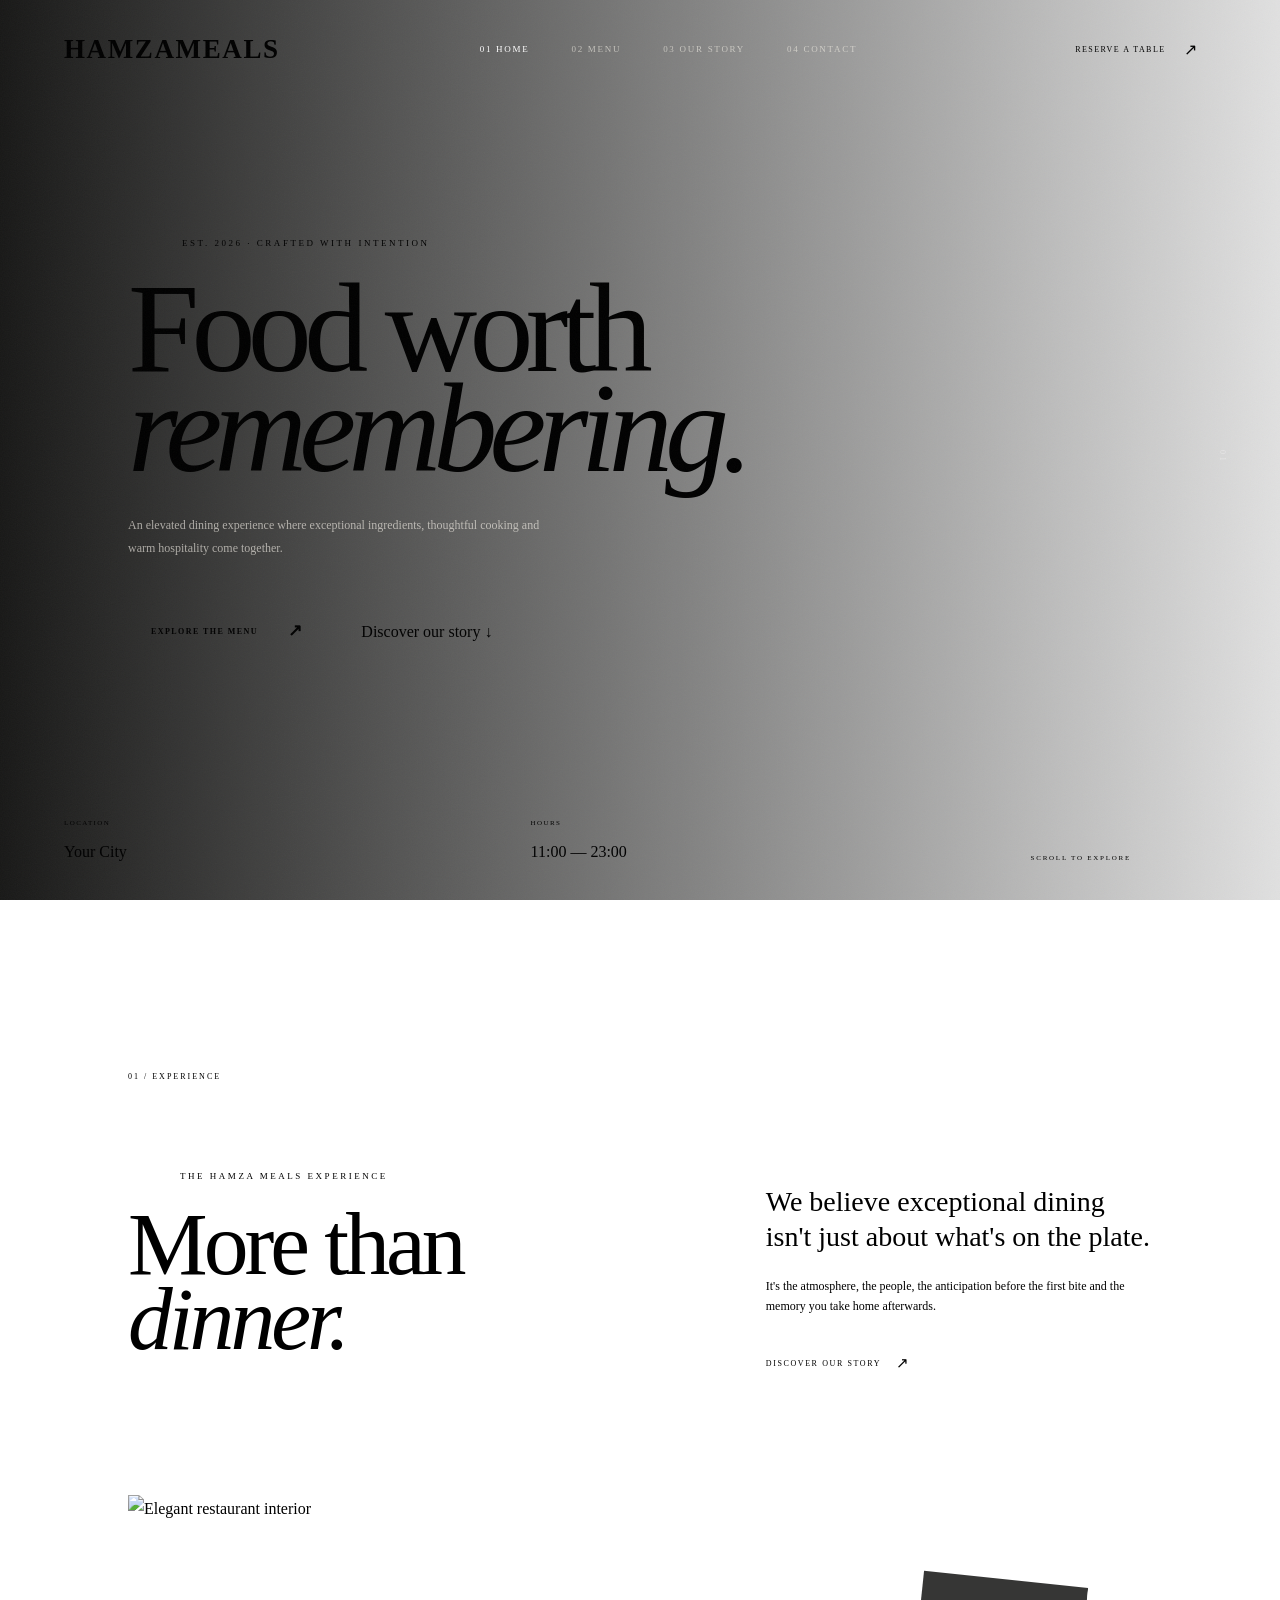
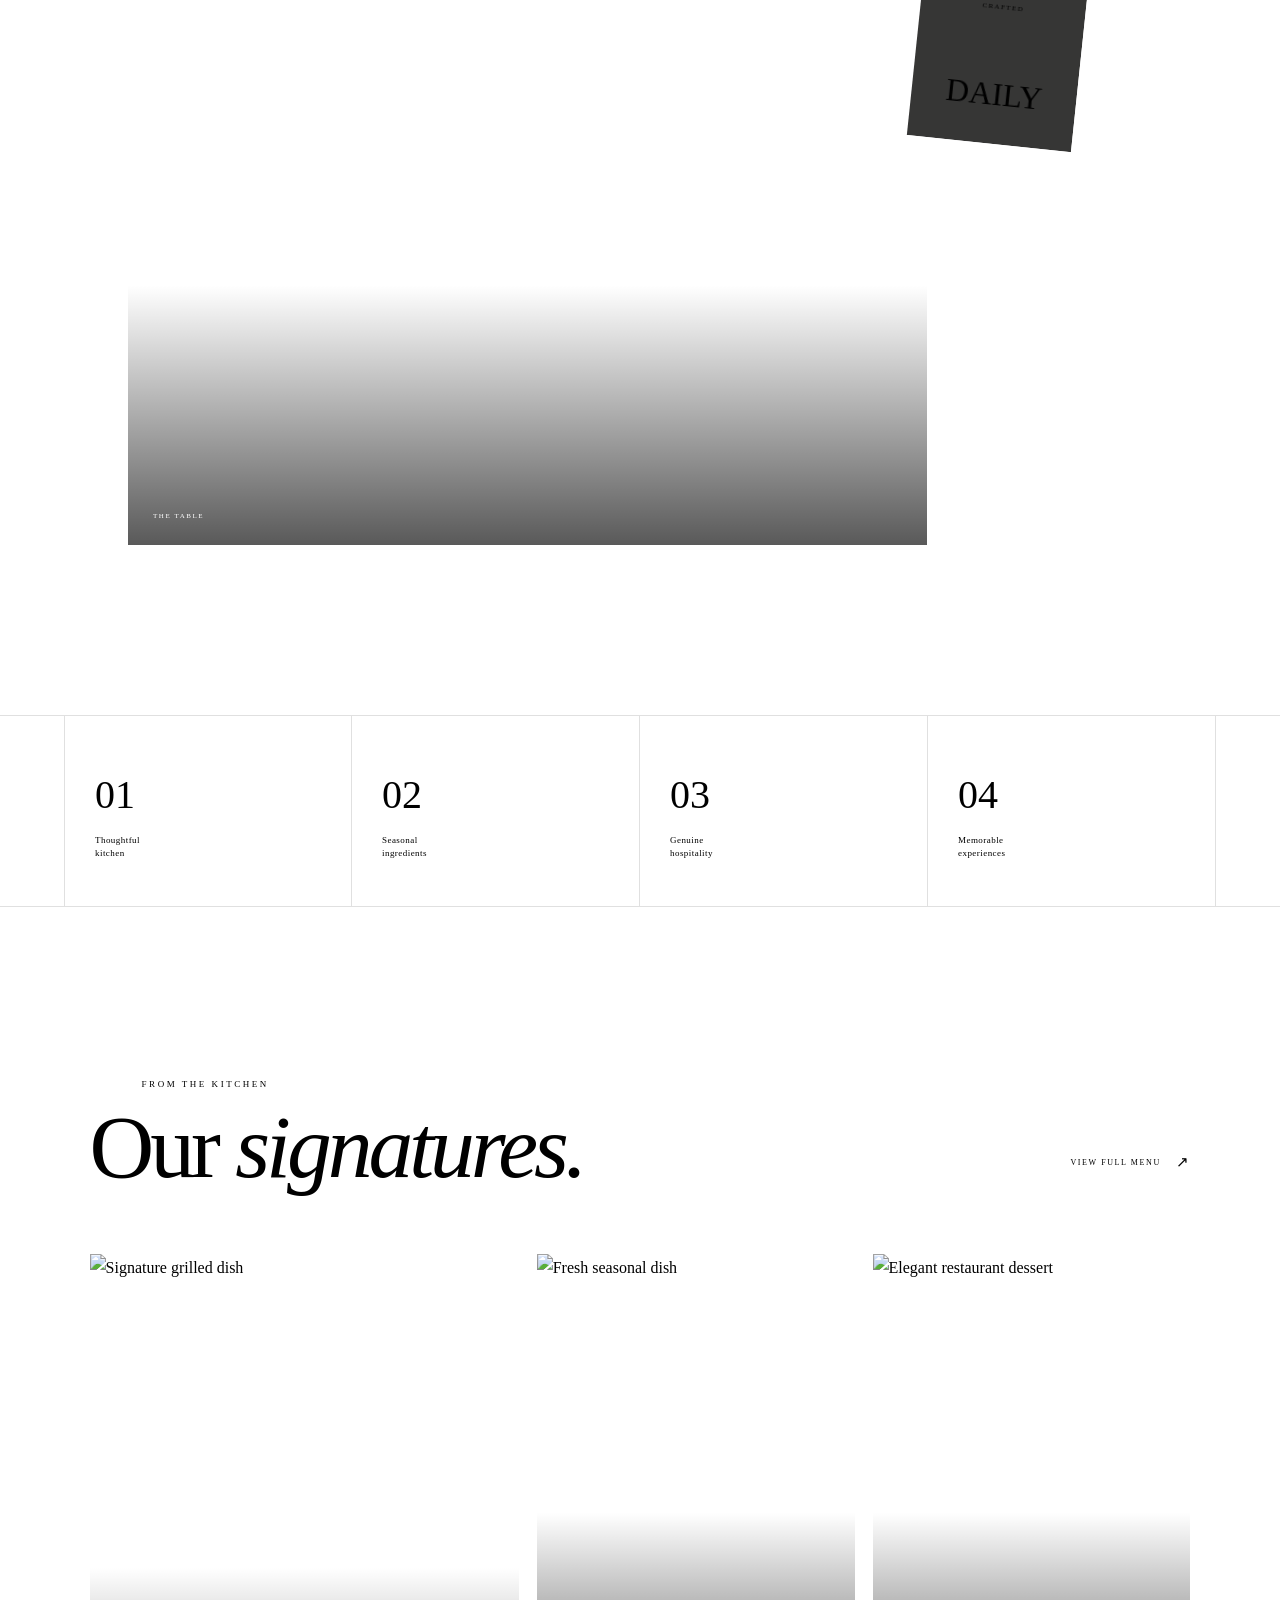
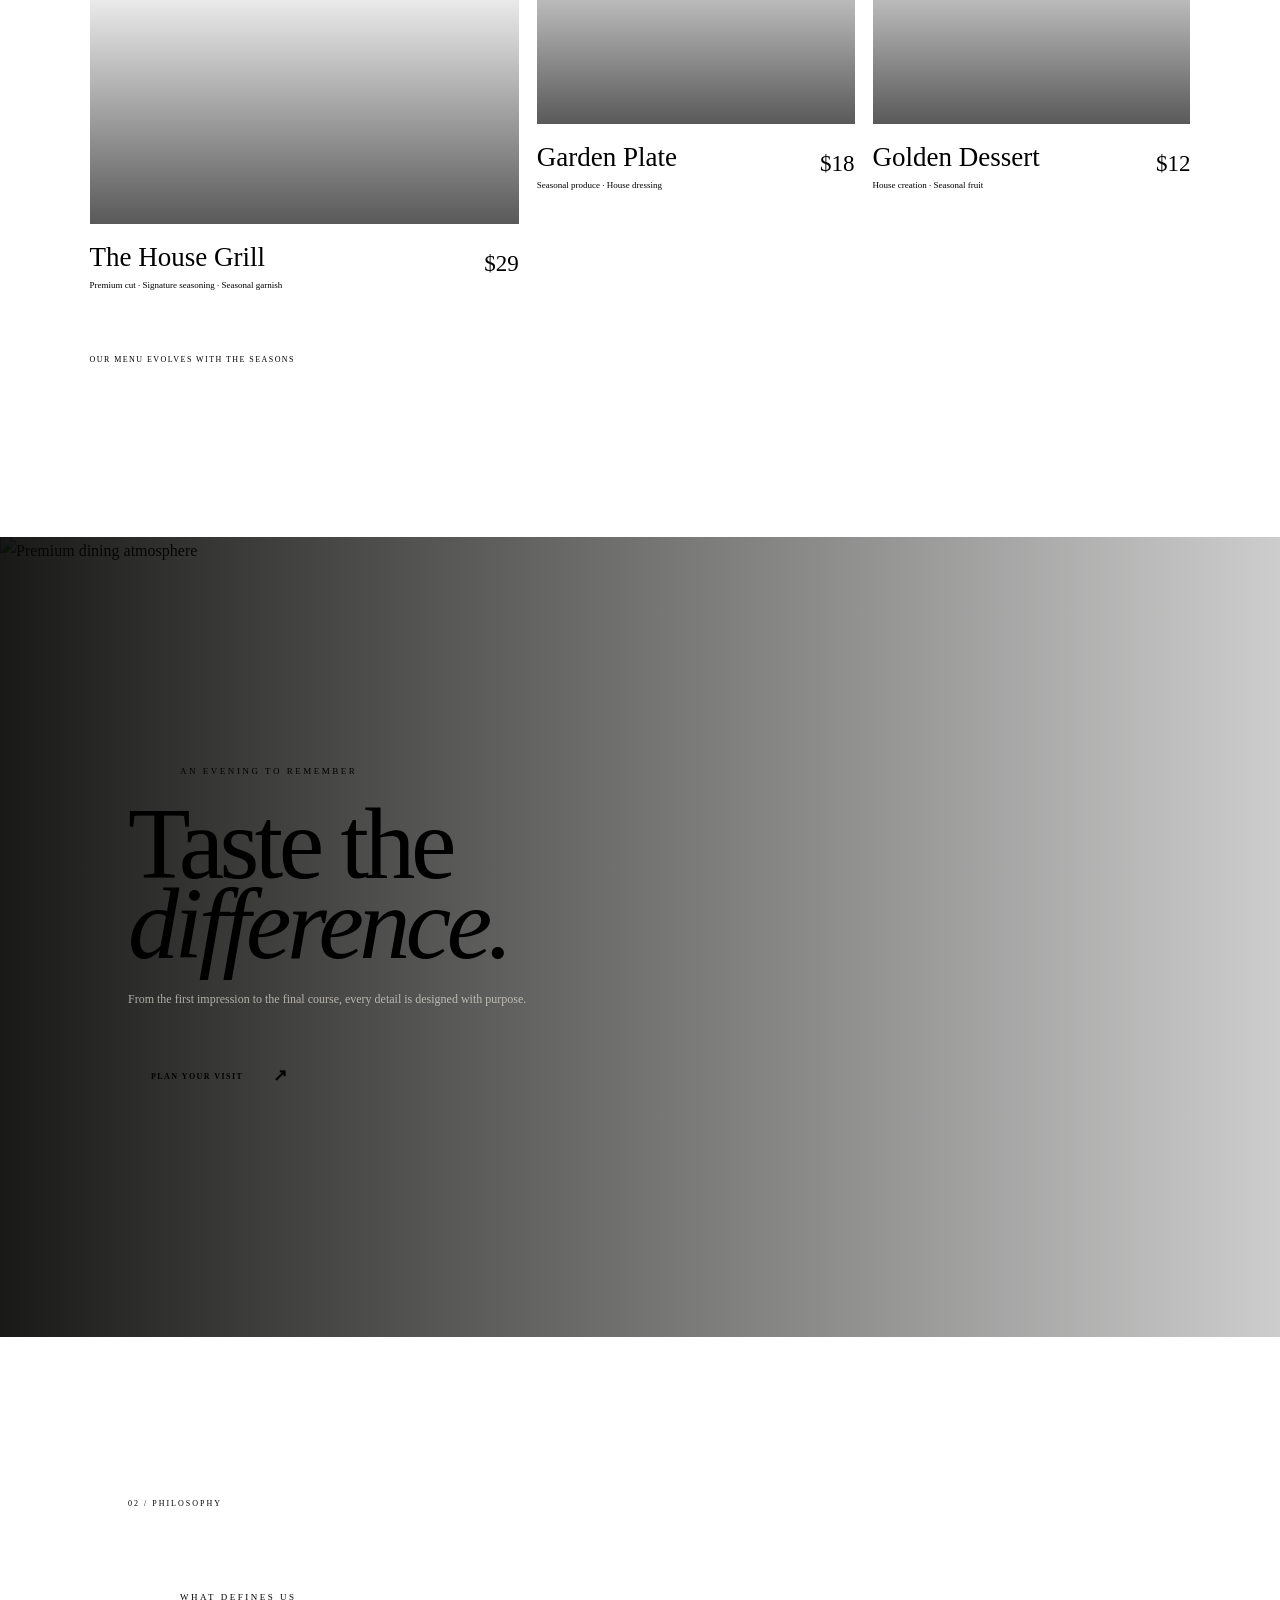
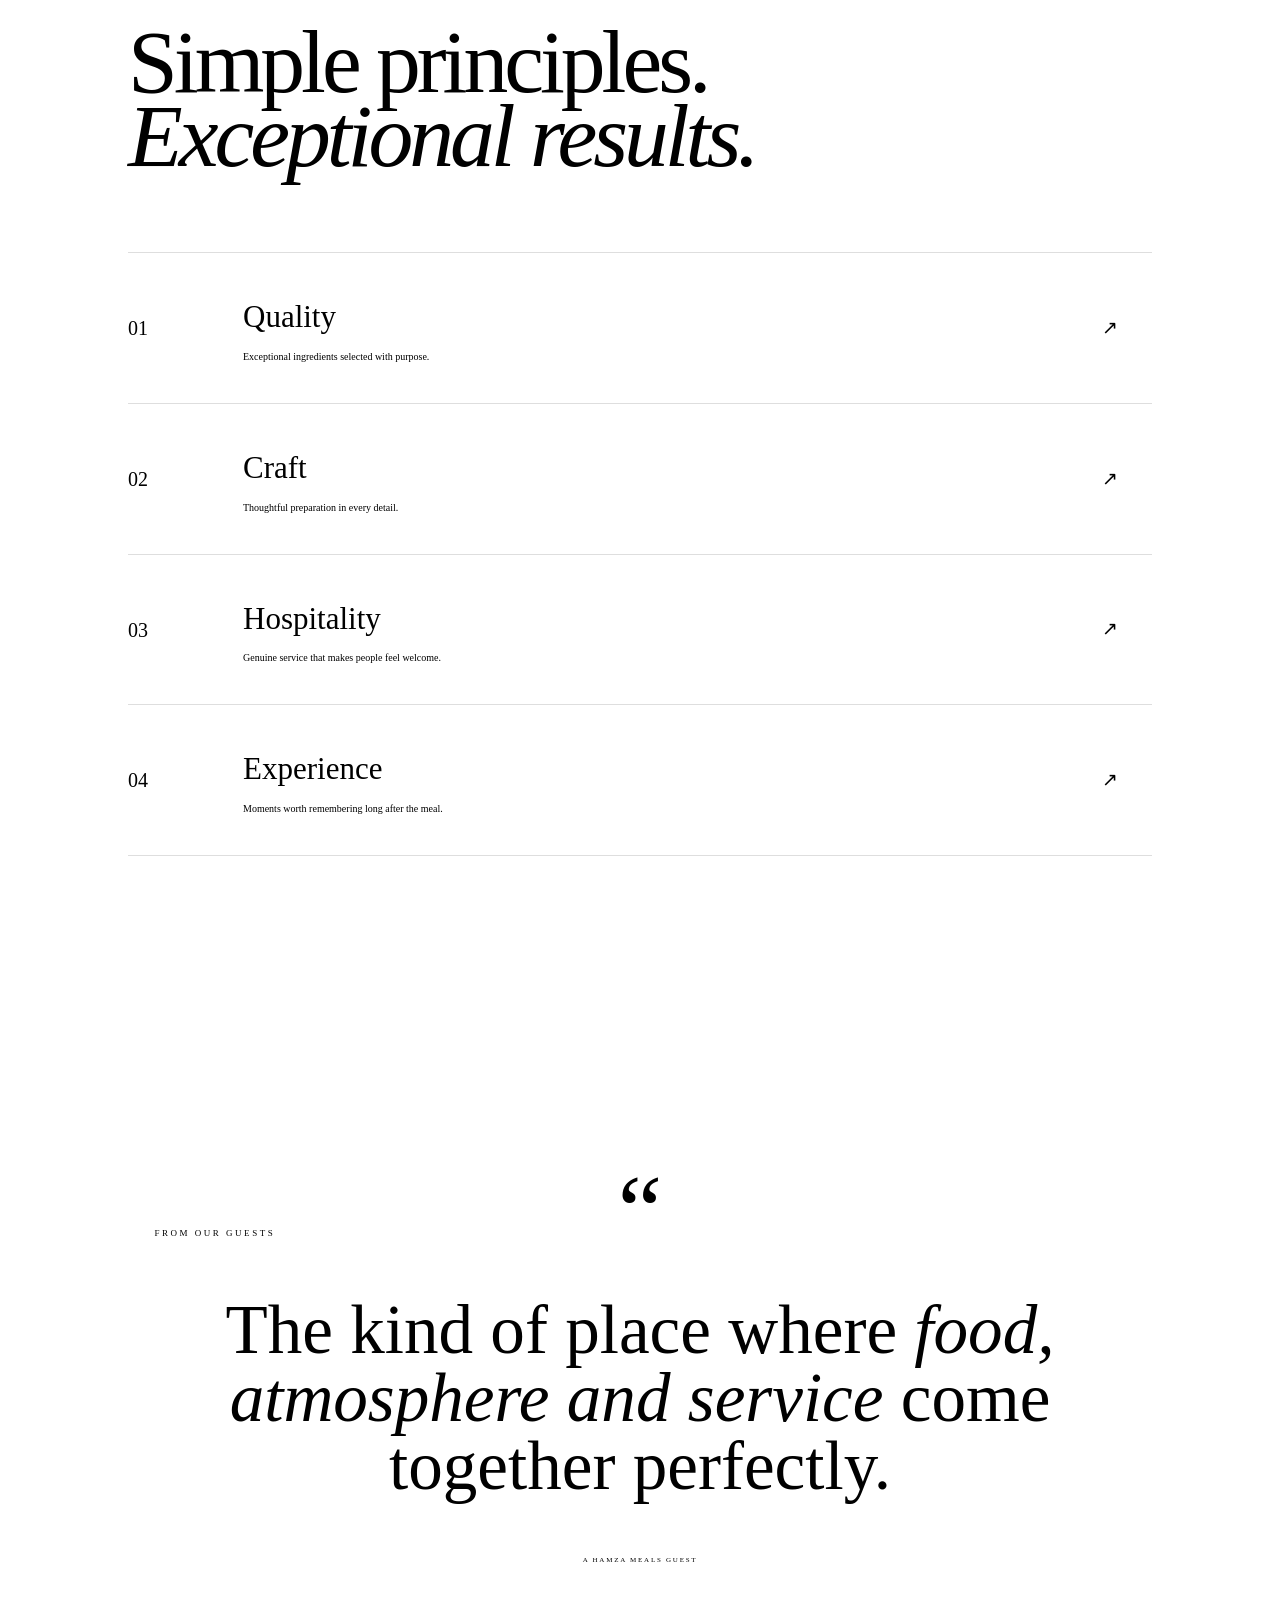
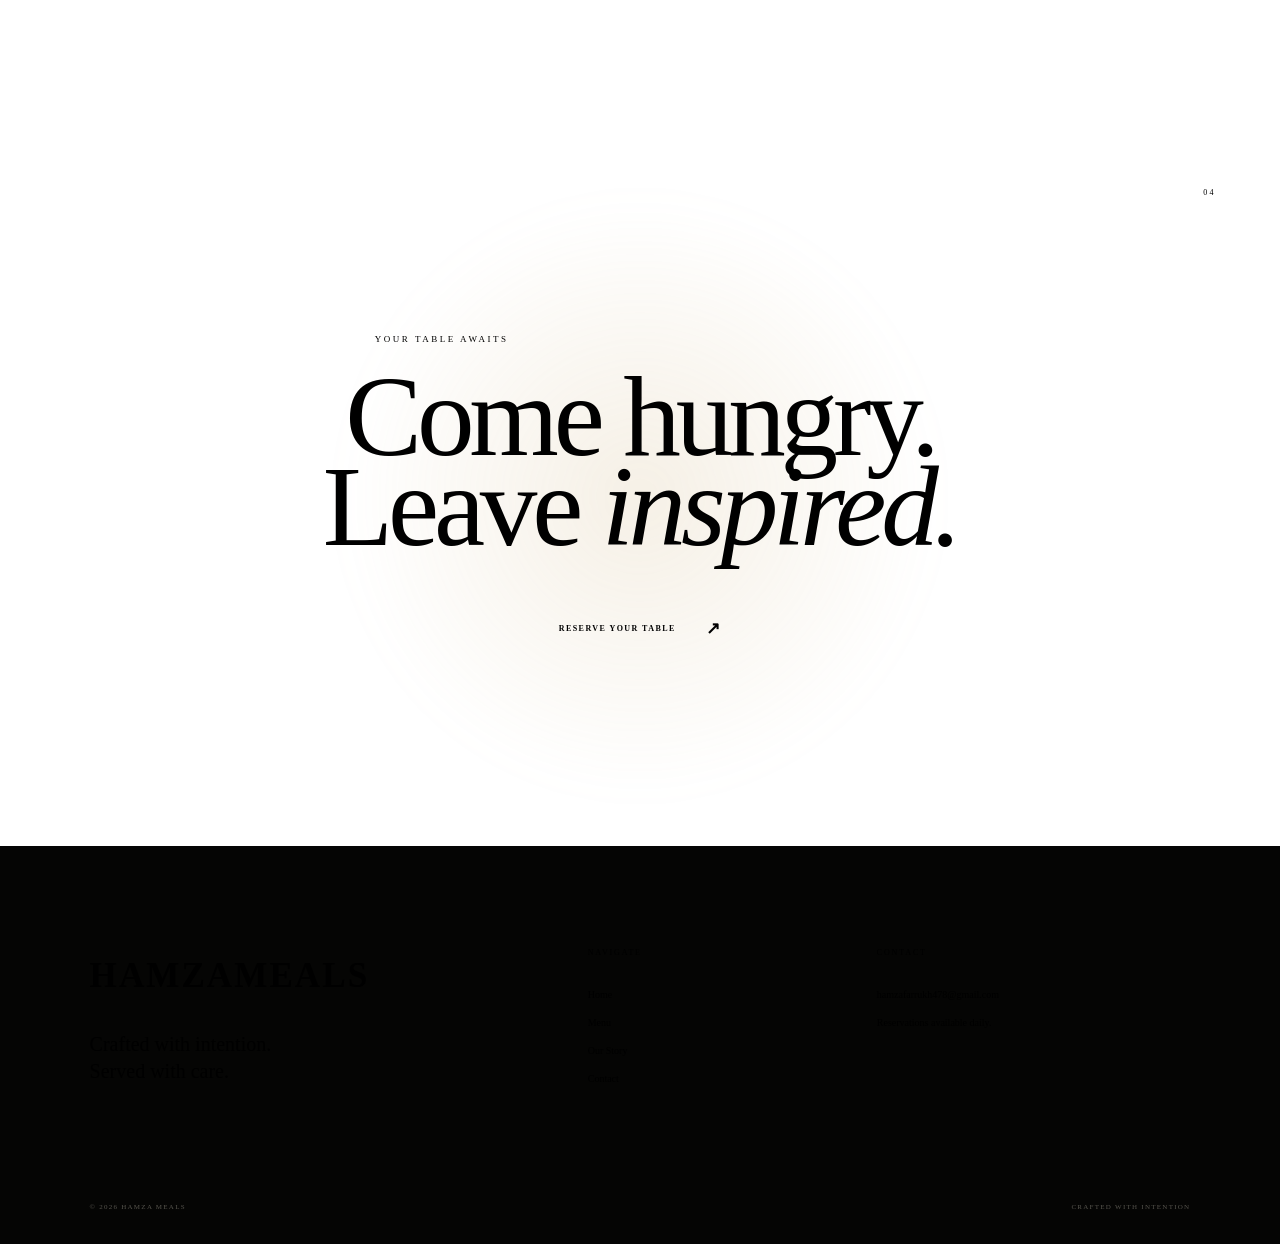
==== commit d631f5d3: "updated professional website Redesign website with premium luxury restaurant styling, animations, re" ====
--- a/index.html
+++ b/index.html
@@ -3,14 +3,20 @@
 
 <head>
     <meta charset="UTF-8">
-    <meta name="viewport" content="width=device-width, initial-scale=1.0">
-
-    <title>Hamza Meals | Crafted With Flavor</title>
+
+    <meta name="viewport"
+          content="width=device-width, initial-scale=1.0">
+
+    <meta name="description"
+          content="Hamza Meals — an elevated dining experience built around exceptional food, atmosphere and hospitality.">
+
+    <title>Hamza Meals — Crafted With Flavor</title>
 
     <link rel="preconnect" href="https://fonts.googleapis.com">
     <link rel="preconnect" href="https://fonts.gstatic.com" crossorigin>
 
-    <link href="https://fonts.googleapis.com/css2?family=DM+Sans:wght@400;500;600;700&family=Playfair+Display:ital,wght@0,500;0,600;1,500;1,600&display=swap" rel="stylesheet">
+    <link href="https://fonts.googleapis.com/css2?family=DM+Sans:wght@400;500;600;700&family=Playfair+Display:ital,wght@0,500;0,600;1,500;1,600&display=swap"
+          rel="stylesheet">
 
     <link rel="stylesheet" href="style.css">
 </head>
@@ -18,607 +24,869 @@
 
 <body>
 
-
-<!-- ================= NAVBAR ================= -->
+<!-- =====================================================
+     PRELOADER
+===================================================== -->
+
+<div class="preloader">
+
+    <div class="preloader-inner">
+
+        <span class="preloader-brand">
+            HAMZA<span>MEALS</span>
+        </span>
+
+        <div class="preloader-line">
+            <span></span>
+        </div>
+
+        <small>
+            PREPARING YOUR EXPERIENCE
+        </small>
+
+    </div>
+
+</div>
+
+
+<!-- =====================================================
+     NAVIGATION
+===================================================== -->
 
 <header class="navbar">
 
-    <a href="index.html" class="logo">
-        HAMZA <span>MEALS</span>
+    <a href="index.html" class="brand">
+        HAMZA<span>MEALS</span>
     </a>
 
 
-    <nav>
+    <nav class="desktop-nav">
 
         <a href="index.html" class="active">
+            <span>01</span>
             Home
         </a>
 
         <a href="menu.html">
+            <span>02</span>
             Menu
         </a>
 
         <a href="about.html">
+            <span>03</span>
             Our Story
         </a>
 
         <a href="contact.html">
+            <span>04</span>
             Contact
         </a>
 
     </nav>
 
 
-    <a href="contact.html" class="nav-button">
-        Order Now
+    <a href="contact.html" class="reservation-button">
+
+        <span>
+            RESERVE A TABLE
+        </span>
+
+        <b>↗</b>
+
     </a>
 
+
+    <button class="mobile-menu-button"
+            aria-label="Open navigation">
+
+        <span></span>
+        <span></span>
+
+    </button>
+
 </header>
 
 
-
-<!-- ================= HERO ================= -->
+<!-- =====================================================
+     HERO
+===================================================== -->
 
 <main>
 
 <section class="hero">
 
-    <div class="hero-overlay"></div>
+    <div class="hero-media">
+
+        <img
+            src="https://images.unsplash.com/photo-1515003197210-e0cd71810b5f?auto=format&fit=crop&w=2200&q=90"
+            alt="Beautifully presented restaurant dish">
+
+    </div>
+
+
+    <div class="hero-shade"></div>
+
+
+    <div class="hero-grain"></div>
 
 
     <div class="hero-content">
 
+        <div class="hero-label">
+
+            <span></span>
+
+            <p>
+                EST. 2026 · CRAFTED WITH INTENTION
+            </p>
+
+        </div>
+
+
+        <h1>
+
+            Food worth
+            <em>remembering.</em>
+
+        </h1>
+
+
+        <p class="hero-description">
+
+            An elevated dining experience where
+            exceptional ingredients, thoughtful cooking
+            and warm hospitality come together.
+
+        </p>
+
+
+        <div class="hero-actions">
+
+            <a href="menu.html"
+               class="primary-button">
+
+                <span>
+                    EXPLORE THE MENU
+                </span>
+
+                <i>↗</i>
+
+            </a>
+
+
+            <a href="about.html"
+               class="secondary-button">
+
+                Discover our story
+
+                <span>
+                    ↓
+                </span>
+
+            </a>
+
+        </div>
+
+    </div>
+
+
+    <div class="hero-meta">
+
+        <div>
+
+            <small>
+                LOCATION
+            </small>
+
+            <p>
+                Your City
+            </p>
+
+        </div>
+
+
+        <div>
+
+            <small>
+                HOURS
+            </small>
+
+            <p>
+                11:00 — 23:00
+            </p>
+
+        </div>
+
+
+        <div class="hero-scroll">
+
+            <span>
+                SCROLL TO EXPLORE
+            </span>
+
+            <div></div>
+
+        </div>
+
+    </div>
+
+
+    <div class="hero-number">
+        01
+    </div>
+
+</section>
+
+
+<!-- =====================================================
+     INTRODUCTION
+===================================================== -->
+
+<section class="introduction">
+
+    <div class="section-number">
+        01 / EXPERIENCE
+    </div>
+
+
+    <div class="intro-content">
+
+        <div class="intro-heading">
+
+            <p class="eyebrow">
+                THE HAMZA MEALS EXPERIENCE
+            </p>
+
+            <h2>
+
+                More than
+                <em>dinner.</em>
+
+            </h2>
+
+        </div>
+
+
+        <div class="intro-copy">
+
+            <p class="large-copy">
+
+                We believe exceptional dining
+                isn't just about what's on the plate.
+
+            </p>
+
+
+            <p>
+
+                It's the atmosphere, the people,
+                the anticipation before the first bite
+                and the memory you take home afterwards.
+
+            </p>
+
+
+            <a href="about.html"
+               class="text-link">
+
+                <span>
+                    DISCOVER OUR STORY
+                </span>
+
+                <b>↗</b>
+
+            </a>
+
+        </div>
+
+    </div>
+
+
+    <div class="intro-visual">
+
+        <div class="visual-image">
+
+            <img
+                src="https://images.unsplash.com/photo-1414235077428-338989a2e8c0?auto=format&fit=crop&w=1800&q=90"
+                alt="Elegant restaurant interior">
+
+        </div>
+
+
+        <div class="visual-caption">
+
+            <span>
+                THE TABLE
+            </span>
+
+            <span>
+                WHERE MOMENTS BEGIN
+            </span>
+
+        </div>
+
+
+        <div class="floating-note">
+
+            <span>
+                CRAFTED
+            </span>
+
+            <strong>
+                DAILY
+            </strong>
+
+        </div>
+
+    </div>
+
+</section>
+
+
+<!-- =====================================================
+     STATS
+===================================================== -->
+
+<section class="stats">
+
+    <div class="stat">
+
+        <strong>
+            01
+        </strong>
+
+        <span>
+            Thoughtful<br>
+            kitchen
+        </span>
+
+    </div>
+
+
+    <div class="stat">
+
+        <strong>
+            02
+        </strong>
+
+        <span>
+            Seasonal<br>
+            ingredients
+        </span>
+
+    </div>
+
+
+    <div class="stat">
+
+        <strong>
+            03
+        </strong>
+
+        <span>
+            Genuine<br>
+            hospitality
+        </span>
+
+    </div>
+
+
+    <div class="stat">
+
+        <strong>
+            04
+        </strong>
+
+        <span>
+            Memorable<br>
+            experiences
+        </span>
+
+    </div>
+
+</section>
+
+
+<!-- =====================================================
+     SIGNATURE MENU
+===================================================== -->
+
+<section class="signature">
+
+    <div class="signature-header">
+
+        <div>
+
+            <p class="eyebrow">
+                FROM THE KITCHEN
+            </p>
+
+            <h2>
+                Our <em>signatures.</em>
+            </h2>
+
+        </div>
+
+
+        <a href="menu.html"
+           class="text-link">
+
+            VIEW FULL MENU
+
+            <b>↗</b>
+
+        </a>
+
+    </div>
+
+
+    <div class="dish-grid">
+
+
+        <article class="dish-card dish-featured">
+
+            <div class="dish-image">
+
+                <img
+                    src="https://images.unsplash.com/photo-1544025162-d76694265947?auto=format&fit=crop&w=1400&q=90"
+                    alt="Signature grilled dish">
+
+                <span class="dish-number">
+                    01
+                </span>
+
+            </div>
+
+
+            <div class="dish-details">
+
+                <div>
+
+                    <h3>
+                        The House Grill
+                    </h3>
+
+                    <p>
+                        Premium cut · Signature seasoning
+                        · Seasonal garnish
+                    </p>
+
+                </div>
+
+                <strong>
+                    $29
+                </strong>
+
+            </div>
+
+        </article>
+
+
+        <article class="dish-card">
+
+            <div class="dish-image">
+
+                <img
+                    src="https://images.unsplash.com/photo-1547592180-85f173990554?auto=format&fit=crop&w=1200&q=90"
+                    alt="Fresh seasonal dish">
+
+                <span class="dish-number">
+                    02
+                </span>
+
+            </div>
+
+
+            <div class="dish-details">
+
+                <div>
+
+                    <h3>
+                        Garden Plate
+                    </h3>
+
+                    <p>
+                        Seasonal produce · House dressing
+                    </p>
+
+                </div>
+
+                <strong>
+                    $18
+                </strong>
+
+            </div>
+
+        </article>
+
+
+        <article class="dish-card">
+
+            <div class="dish-image">
+
+                <img
+                    src="https://images.unsplash.com/photo-1551024506-0bccd828d307?auto=format&fit=crop&w=1200&q=90"
+                    alt="Elegant restaurant dessert">
+
+                <span class="dish-number">
+                    03
+                </span>
+
+            </div>
+
+
+            <div class="dish-details">
+
+                <div>
+
+                    <h3>
+                        Golden Dessert
+                    </h3>
+
+                    <p>
+                        House creation · Seasonal fruit
+                    </p>
+
+                </div>
+
+                <strong>
+                    $12
+                </strong>
+
+            </div>
+
+        </article>
+
+    </div>
+
+
+    <div class="signature-footer">
+
+        <span>
+            OUR MENU EVOLVES WITH THE SEASONS
+        </span>
+
+        <a href="menu.html">
+            EXPLORE EVERYTHING
+            <b>→</b>
+        </a>
+
+    </div>
+
+</section>
+
+
+<!-- =====================================================
+     CINEMATIC SECTION
+===================================================== -->
+
+<section class="cinematic">
+
+    <div class="cinematic-image">
+
+        <img
+            src="https://images.unsplash.com/photo-1559339352-11d035aa65de?auto=format&fit=crop&w=2200&q=90"
+            alt="Premium dining atmosphere">
+
+    </div>
+
+
+    <div class="cinematic-overlay"></div>
+
+
+    <div class="cinematic-content">
+
         <p class="eyebrow">
-            WELCOME TO HAMZA MEALS
+            AN EVENING TO REMEMBER
         </p>
 
-
-        <h1>
-            Crafted With
-            <span>Flavor.</span>
-        </h1>
-
-
-        <p class="hero-description">
-            Fresh ingredients, bold flavors and unforgettable
-            meals — carefully prepared to make every visit special.
+        <h2>
+
+            Taste the
+            <em>difference.</em>
+
+        </h2>
+
+        <p>
+
+            From the first impression to
+            the final course, every detail
+            is designed with purpose.
+
         </p>
 
 
-        <div class="hero-buttons">
-
-            <a href="menu.html" class="gold-button">
-                Explore Our Menu
+        <a href="contact.html"
+           class="primary-button light">
+
+            <span>
+                PLAN YOUR VISIT
+            </span>
+
+            <i>↗</i>
+
+        </a>
+
+    </div>
+
+</section>
+
+
+<!-- =====================================================
+     VALUES
+===================================================== -->
+
+<section class="values">
+
+    <div class="section-number">
+        02 / PHILOSOPHY
+    </div>
+
+
+    <div class="values-heading">
+
+        <p class="eyebrow">
+            WHAT DEFINES US
+        </p>
+
+        <h2>
+
+            Simple principles.
+            <em>Exceptional results.</em>
+
+        </h2>
+
+    </div>
+
+
+    <div class="values-list">
+
+
+        <div class="value-row">
+
+            <span>
+                01
+            </span>
+
+            <div>
+
+                <h3>
+                    Quality
+                </h3>
+
+                <p>
+                    Exceptional ingredients
+                    selected with purpose.
+                </p>
+
+            </div>
+
+            <b>
+                ↗
+            </b>
+
+        </div>
+
+
+        <div class="value-row">
+
+            <span>
+                02
+            </span>
+
+            <div>
+
+                <h3>
+                    Craft
+                </h3>
+
+                <p>
+                    Thoughtful preparation
+                    in every detail.
+                </p>
+
+            </div>
+
+            <b>
+                ↗
+            </b>
+
+        </div>
+
+
+        <div class="value-row">
+
+            <span>
+                03
+            </span>
+
+            <div>
+
+                <h3>
+                    Hospitality
+                </h3>
+
+                <p>
+                    Genuine service that
+                    makes people feel welcome.
+                </p>
+
+            </div>
+
+            <b>
+                ↗
+            </b>
+
+        </div>
+
+
+        <div class="value-row">
+
+            <span>
+                04
+            </span>
+
+            <div>
+
+                <h3>
+                    Experience
+                </h3>
+
+                <p>
+                    Moments worth remembering
+                    long after the meal.
+                </p>
+
+            </div>
+
+            <b>
+                ↗
+            </b>
+
+        </div>
+
+    </div>
+
+</section>
+
+
+<!-- =====================================================
+     TESTIMONIAL
+===================================================== -->
+
+<section class="testimonial">
+
+    <div class="quote-mark">
+        “
+    </div>
+
+
+    <p class="eyebrow">
+        FROM OUR GUESTS
+    </p>
+
+
+    <blockquote>
+
+        The kind of place where
+        <em>food, atmosphere and service</em>
+        come together perfectly.
+
+    </blockquote>
+
+
+    <div class="testimonial-line">
+
+        <span></span>
+
+        A HAMZA MEALS GUEST
+
+        <span></span>
+
+    </div>
+
+</section>
+
+
+<!-- =====================================================
+     FINAL CTA
+===================================================== -->
+
+<section class="final-cta">
+
+    <div class="cta-number">
+        04
+    </div>
+
+
+    <div class="cta-content">
+
+        <p class="eyebrow">
+            YOUR TABLE AWAITS
+        </p>
+
+        <h2>
+
+            Come hungry.
+            <br>
+
+            Leave
+            <em>inspired.</em>
+
+        </h2>
+
+
+        <a href="contact.html"
+           class="primary-button">
+
+            <span>
+                RESERVE YOUR TABLE
+            </span>
+
+            <i>↗</i>
+
+        </a>
+
+    </div>
+
+</section>
+
+
+</main>
+
+
+<!-- =====================================================
+     FOOTER
+===================================================== -->
+
+<footer>
+
+    <div class="footer-main">
+
+
+        <div class="footer-brand">
+
+            <a href="index.html"
+               class="brand">
+
+                HAMZA<span>MEALS</span>
+
             </a>
 
-            <a href="#featured" class="text-button">
-                Discover More →
-            </a>
-
-        </div>
-
-    </div>
-
-
-    <div class="hero-scroll">
-
-        <span></span>
-
-        SCROLL TO EXPLORE
-
-    </div>
-
-
-    <div class="hero-decoration">
-
-        <div class="hero-ring ring-one"></div>
-
-        <div class="hero-ring ring-two"></div>
-
-    </div>
-
-</section>
-
-
-
-<!-- ================= INTRO ================= -->
-
-<section class="intro">
-
-    <div class="intro-text">
-
-        <p class="eyebrow">
-            THE HAMZA MEALS EXPERIENCE
-        </p>
-
-
-        <h2>
-            Good food.
-            <br>
-            <em>Great moments.</em>
-        </h2>
-
-
-        <p>
-            At Hamza Meals, we believe food should be more
-            than something you simply eat. It should be an
-            experience worth remembering.
-        </p>
-
-
-        <p>
-            From carefully selected ingredients to the final
-            presentation, every detail is prepared with one
-            goal — giving you food you'll want to come back for.
-        </p>
-
-
-        <a href="about.html" class="dark-link">
-            Discover Our Story →
-        </a>
-
-    </div>
-
-
-    <div class="intro-visual">
-
-        <div class="intro-image">
-
-            <img
-                src="https://images.unsplash.com/photo-1546069901-ba9599a7e63c?auto=format&fit=crop&w=900&q=85"
-                alt="Fresh restaurant dish"
-            >
-
-        </div>
-
-
-        <div class="experience-badge">
-
-            <span>
-                EST.
-            </span>
-
-            <strong>
-                2026
-            </strong>
-
-            <small>
-                FRESH • QUALITY • FLAVOR
-            </small>
-
-        </div>
-
-    </div>
-
-</section>
-
-
-
-<!-- ================= FEATURED DISHES ================= -->
-
-<section class="featured" id="featured">
-
-    <div class="section-heading">
-
-        <div>
-
-            <p class="eyebrow">
-                FROM OUR KITCHEN
+            <p>
+
+                Crafted with intention.<br>
+                Served with care.
+
             </p>
 
-            <h2>
-                Guest Favorites
-            </h2>
-
-        </div>
-
-
-        <a href="menu.html" class="dark-link">
-            View Full Menu →
-        </a>
-
-    </div>
-
-
-
-    <div class="food-grid">
-
-
-        <!-- FOOD 1 -->
-
-        <article class="food-card">
-
-            <div class="food-image">
-
-                <img
-                    src="https://images.unsplash.com/photo-1568901346375-23c9450c58cd?auto=format&fit=crop&w=900&q=85"
-                    alt="Classic burger"
-                >
-
-                <span class="food-tag">
-                    BESTSELLER
-                </span>
-
-            </div>
-
-
-            <div class="food-info">
-
-                <div>
-
-                    <h3>
-                        Signature Burger
-                    </h3>
-
-                    <p>
-                        Juicy beef, aged cheddar,
-                        fresh lettuce & signature sauce.
-                    </p>
-
-                </div>
-
-
-                <strong>
-                    SAR 29
-                </strong>
-
-            </div>
-
-        </article>
-
-
-
-        <!-- FOOD 2 -->
-
-        <article class="food-card">
-
-            <div class="food-image">
-
-                <img
-                    src="https://images.unsplash.com/photo-1532550907401-a500c9a57435?auto=format&fit=crop&w=900&q=85"
-                    alt="Grilled chicken"
-                >
-
-                <span class="food-tag">
-                    CHEF'S PICK
-                </span>
-
-            </div>
-
-
-            <div class="food-info">
-
-                <div>
-
-                    <h3>
-                        Herb Grilled Chicken
-                    </h3>
-
-                    <p>
-                        Tender grilled chicken,
-                        herbs, vegetables & house sauce.
-                    </p>
-
-                </div>
-
-
-                <strong>
-                    SAR 34
-                </strong>
-
-            </div>
-
-        </article>
-
-
-
-        <!-- FOOD 3 -->
-
-        <article class="food-card">
-
-            <div class="food-image">
-
-                <img
-                    src="https://images.unsplash.com/photo-1574071318508-1cdbab80d002?auto=format&fit=crop&w=900&q=85"
-                    alt="Fresh pizza"
-                >
-
-                <span class="food-tag">
-                    FAVORITE
-                </span>
-
-            </div>
-
-
-            <div class="food-info">
-
-                <div>
-
-                    <h3>
-                        House Special Pizza
-                    </h3>
-
-                    <p>
-                        Hand-stretched dough,
-                        premium cheese & fresh toppings.
-                    </p>
-
-                </div>
-
-
-                <strong>
-                    SAR 39
-                </strong>
-
-            </div>
-
-        </article>
-
-
-    </div>
-
-</section>
-
-
-
-<!-- ================= EXPERIENCE ================= -->
-
-<section class="experience">
-
-    <div class="experience-content">
-
-        <p class="eyebrow">
-            MADE WITH PASSION
-        </p>
-
-
-        <h2>
-            From our kitchen
-            <br>
-            to your <span>table.</span>
-        </h2>
-
-
-        <p>
-            We combine quality ingredients, thoughtful
-            preparation and a passion for flavor to create
-            dishes that feel familiar yet unforgettable.
-        </p>
-
-
-        <a href="menu.html" class="gold-button">
-            Explore Our Menu
-        </a>
-
-    </div>
-
-</section>
-
-
-
-<!-- ================= FEATURES ================= -->
-
-<section class="features">
-
-
-    <div class="feature">
-
-        <div class="feature-icon">
-            ✦
-        </div>
-
-        <h3>
-            Fresh Ingredients
-        </h3>
-
-        <p>
-            Carefully selected ingredients
-            prepared fresh every day.
-        </p>
-
-    </div>
-
-
-
-    <div class="feature">
-
-        <div class="feature-icon">
-            ♢
-        </div>
-
-        <h3>
-            Crafted With Care
-        </h3>
-
-        <p>
-            Every dish is prepared with
-            attention to the smallest detail.
-        </p>
-
-    </div>
-
-
-
-    <div class="feature">
-
-        <div class="feature-icon">
-            ★
-        </div>
-
-        <h3>
-            Loved By Guests
-        </h3>
-
-        <p>
-            Delicious food and memorable
-            experiences keep guests coming back.
-        </p>
-
-    </div>
-
-
-
-    <div class="feature">
-
-        <div class="feature-icon">
-            ◇
-        </div>
-
-        <h3>
-            Made For Moments
-        </h3>
-
-        <p>
-            Perfect for family dinners,
-            friends and celebrations.
-        </p>
-
-    </div>
-
-
-</section>
-
-
-
-<!-- ================= TESTIMONIALS ================= -->
-
-<section class="reviews">
-
-    <div class="section-heading centered">
-
-        <p class="eyebrow">
-            WHAT OUR GUESTS SAY
-        </p>
-
-        <h2>
-            Loved at the table.
-        </h2>
-
-    </div>
-
-
-    <div class="review-grid">
-
-
-        <div class="review-card">
-
-            <div class="stars">
-                ★★★★★
-            </div>
-
-            <p>
-                “Amazing food, beautiful presentation
-                and such a welcoming atmosphere.
-                Definitely coming back.”
-            </p>
-
-            <strong>
-                — Ahmed R.
-            </strong>
-
-        </div>
-
-
-
-        <div class="review-card">
-
-            <div class="stars">
-                ★★★★★
-            </div>
-
-            <p>
-                “The flavors were incredible.
-                Everything tasted fresh and
-                perfectly prepared.”
-            </p>
-
-            <strong>
-                — Sara M.
-            </strong>
-
-        </div>
-
-
-
-        <div class="review-card">
-
-            <div class="stars">
-                ★★★★★
-            </div>
-
-            <p>
-                “One of those places where you
-                finish your meal already planning
-                your next visit.”
-            </p>
-
-            <strong>
-                — Omar K.
-            </strong>
-
-        </div>
-
-
-    </div>
-
-</section>
-
-
-
-<!-- ================= FINAL CTA ================= -->
-
-<section class="cta">
-
-    <p class="eyebrow">
-        YOUR TABLE IS WAITING
-    </p>
-
-
-    <h2>
-        Make your next meal
-        <br>
-        <em>worth remembering.</em>
-    </h2>
-
-
-    <a href="contact.html" class="gold-button">
-        Order Your Meal
-    </a>
-
-</section>
-
-
-</main>
-
-
-
-<!-- ================= FOOTER ================= -->
-
-<footer>
-
-    <div class="footer-main">
-
-
-        <div>
-
-            <a href="index.html" class="logo">
-                HAMZA <span>MEALS</span>
-            </a>
-
-            <p>
-                Fresh food. Great taste.
-                <br>
-                Every day.
-            </p>
-
-        </div>
-
+        </div>
 
 
         <div class="footer-column">
 
             <h4>
-                EXPLORE
+                NAVIGATE
             </h4>
 
             <a href="index.html">
@@ -640,46 +908,172 @@
         </div>
 
 
-
         <div class="footer-column">
 
             <h4>
                 CONTACT
             </h4>
 
+            <a href="mailto:hamzafarrukh478@gmail.com">
+                hamzafarrukh478@gmail.com
+            </a>
+
             <p>
-                Dammam, Saudi Arabia
+                Reservations available daily.
             </p>
 
-            <p>
-                +966 50 000 0000
-            </p>
-
-            <p>
-                hello@hamzameals.com
-            </p>
-
-        </div>
-
+        </div>
 
     </div>
 
 
     <div class="footer-bottom">
 
-        <p>
-            © 2026 Hamza Meals. All Rights Reserved.
-        </p>
-
-        <p>
-            Crafted with passion.
-        </p>
+        <span>
+            © 2026 HAMZA MEALS
+        </span>
+
+        <span>
+            CRAFTED WITH INTENTION
+        </span>
 
     </div>
 
 </footer>
 
 
+<!-- =====================================================
+     JAVASCRIPT
+===================================================== -->
+
+<script>
+
+document.addEventListener("DOMContentLoaded", () => {
+
+
+    /* ---------------------------------------------
+       PRELOADER
+    --------------------------------------------- */
+
+    window.addEventListener("load", () => {
+
+        setTimeout(() => {
+
+            document.body.classList.add("loaded");
+
+        }, 700);
+
+    });
+
+
+    /* ---------------------------------------------
+       NAVBAR
+    --------------------------------------------- */
+
+    const navbar =
+        document.querySelector(".navbar");
+
+
+    window.addEventListener("scroll", () => {
+
+        if (window.scrollY > 80) {
+
+            navbar.classList.add("scrolled");
+
+        } else {
+
+            navbar.classList.remove("scrolled");
+
+        }
+
+    });
+
+
+    /* ---------------------------------------------
+       SCROLL REVEAL
+    --------------------------------------------- */
+
+    const revealItems =
+        document.querySelectorAll(
+            ".dish-card, .value-row, .stat, .intro-content, .intro-visual"
+        );
+
+
+    const observer =
+        new IntersectionObserver(
+            entries => {
+
+                entries.forEach(entry => {
+
+                    if (entry.isIntersecting) {
+
+                        entry.target.classList.add("visible");
+
+                        observer.unobserve(entry.target);
+
+                    }
+
+                });
+
+            },
+            {
+                threshold: 0.12
+            }
+        );
+
+
+    revealItems.forEach(item => {
+
+        observer.observe(item);
+
+    });
+
+
+    /* ---------------------------------------------
+       IMAGE PARALLAX
+    --------------------------------------------- */
+
+    const heroImage =
+        document.querySelector(".hero-media img");
+
+
+    window.addEventListener("scroll", () => {
+
+        if (!heroImage) return;
+
+        const offset =
+            window.scrollY * 0.12;
+
+        heroImage.style.transform =
+            `scale(1.08) translateY(${offset}px)`;
+
+    });
+
+
+    /* ---------------------------------------------
+       MOBILE MENU
+    --------------------------------------------- */
+
+    const menuButton =
+        document.querySelector(".mobile-menu-button");
+
+    const navigation =
+        document.querySelector(".desktop-nav");
+
+
+    menuButton.addEventListener("click", () => {
+
+        navigation.classList.toggle("mobile-open");
+
+        menuButton.classList.toggle("open");
+
+    });
+
+
+});
+
+</script>
 
 </body>
+
 </html>
--- a/style.css
+++ b/style.css
@@ -1,11 +1,47 @@
+```css
 /* =========================================================
-   HAMZA MEALS — PREMIUM RESTAURANT WEBSITE
-   ========================================================= */
-
-
-/* =========================
+   HAMZA MEALS — LUXURY RESTAURANT EXPERIENCE
+   Premium editorial / cinematic design system
+========================================================= */
+
+@import url('https://fonts.googleapis.com/css2?family=Cormorant+Garamond:wght@400;500;600;700&family=Inter:wght@300;400;500;600&display=swap');
+
+
+/* =========================================================
+   DESIGN TOKENS
+========================================================= */
+
+:root {
+    --black: #080807;
+    --black-2: #0e0e0c;
+    --black-3: #151512;
+
+    --cream: #f4f0e7;
+    --cream-2: #ddd7ca;
+
+    --gold: #c9a96e;
+    --gold-light: #e0c58e;
+    --gold-dark: #80653a;
+
+    --gray: #929087;
+    --gray-dark: #5f5c55;
+
+    --white-10: rgba(255,255,255,.10);
+    --white-20: rgba(255,255,255,.20);
+    --white-40: rgba(255,255,255,.40);
+
+    --border: rgba(255,255,255,.12);
+
+    --serif: "Cormorant Garamond", Georgia, serif;
+    --sans: "Inter", Arial, sans-serif;
+
+    --ease: cubic-bezier(.16,1,.3,1);
+}
+
+
+/* =========================================================
    RESET
-   ========================= */
+========================================================= */
 
 * {
     margin: 0;
@@ -15,19 +51,21 @@
 
 html {
     scroll-behavior: smooth;
+    background: var(--black);
 }
 
 body {
-    font-family: "DM Sans", sans-serif;
-    background: #f7f5f0;
-    color: #171714;
-    line-height: 1.6;
+    background: var(--black);
+    color: var(--cream);
+    font-family: var(--sans);
+    font-weight: 300;
+    line-height: 1.7;
     overflow-x: hidden;
 }
 
 img {
     display: block;
-    width: 100%;
+    max-width: 100%;
 }
 
 a {
@@ -43,1031 +81,1997 @@
 }
 
 
-/* =========================
-   VARIABLES
-   ========================= */
-
-:root {
-    --dark: #151513;
-    --dark-soft: #22221f;
-    --cream: #f7f5f0;
-    --cream-dark: #ebe7df;
-    --gold: #b99355;
-    --gold-light: #d0ad70;
-    --white: #ffffff;
-    --gray: #77756f;
-    --border: rgba(21, 21, 19, 0.12);
-}
-
-
-/* =========================
+/* =========================================================
+   CUSTOM SELECTION
+========================================================= */
+
+::selection {
+    background: var(--gold);
+    color: var(--black);
+}
+
+
+/* =========================================================
+   PAGE GRAIN
+========================================================= */
+
+body::before {
+    content: "";
+    position: fixed;
+    inset: 0;
+    z-index: 9998;
+    pointer-events: none;
+    opacity: .035;
+
+    background-image:
+        url("data:image/svg+xml,%3Csvg xmlns='http://www.w3.org/2000/svg' width='180' height='180'%3E%3Cfilter id='n'%3E%3CfeTurbulence type='fractalNoise' baseFrequency='.85' numOctaves='4' stitchTiles='stitch'/%3E%3C/filter%3E%3Crect width='100%25' height='100%25' filter='url(%23n)'/%3E%3C/svg%3E");
+}
+
+
+/* =========================================================
    TYPOGRAPHY
-   ========================= */
+========================================================= */
 
 h1,
 h2,
-h3 {
-    font-family: "Playfair Display", serif;
+h3,
+h4,
+blockquote {
+    font-family: var(--serif);
     font-weight: 500;
-    line-height: 1.05;
-}
-
-h1 span,
-h2 span,
-h1 em,
-h2 em {
+}
+
+h1,
+h2 {
+    letter-spacing: -.045em;
+}
+
+em {
     color: var(--gold);
     font-style: italic;
 }
 
 .eyebrow {
-    font-size: 11px;
-    font-weight: 700;
-    letter-spacing: 3px;
+    display: flex;
+    align-items: center;
+    gap: 14px;
+
     color: var(--gold);
-    margin-bottom: 18px;
-}
-
-
-/* =========================
-   NAVBAR
-   ========================= */
+    font-size: 9px;
+    font-weight: 500;
+    letter-spacing: .28em;
+    text-transform: uppercase;
+}
+
+.eyebrow::before {
+    content: "";
+    width: 38px;
+    height: 1px;
+    background: var(--gold);
+}
+
+
+/* =========================================================
+   PRELOADER
+========================================================= */
+
+.preloader {
+    position: fixed;
+    inset: 0;
+    z-index: 10000;
+
+    display: grid;
+    place-items: center;
+
+    background: var(--black);
+
+    transition:
+        opacity 1.2s var(--ease),
+        visibility 1.2s;
+}
+
+body.loaded .preloader {
+    opacity: 0;
+    visibility: hidden;
+    pointer-events: none;
+}
+
+.preloader-inner {
+    width: min(330px, 75vw);
+    text-align: center;
+}
+
+.preloader-brand {
+    font-family: var(--serif);
+    font-size: 35px;
+    letter-spacing: .08em;
+}
+
+.preloader-brand span {
+    color: var(--gold);
+}
+
+.preloader-line {
+    height: 1px;
+    margin: 25px 0 15px;
+    background: var(--white-10);
+    overflow: hidden;
+}
+
+.preloader-line span {
+    display: block;
+    width: 100%;
+    height: 100%;
+    background: var(--gold);
+    transform: translateX(-100%);
+    animation: loading 2s var(--ease) forwards;
+}
+
+.preloader small {
+    color: var(--gray);
+    font-size: 8px;
+    letter-spacing: .3em;
+}
+
+@keyframes loading {
+    to {
+        transform: translateX(0);
+    }
+}
+
+
+/* =========================================================
+   NAVIGATION
+========================================================= */
 
 .navbar {
-    height: 84px;
-    padding: 0 6%;
+    position: fixed;
+    top: 0;
+    left: 0;
+    z-index: 5000;
+
+    width: 100%;
+    height: 100px;
+    padding: 0 5vw;
+
     display: flex;
     align-items: center;
     justify-content: space-between;
-    background: rgba(247, 245, 240, 0.92);
-    backdrop-filter: blur(15px);
-    position: sticky;
-    top: 0;
-    z-index: 1000;
-    border-bottom: 1px solid rgba(21, 21, 19, 0.08);
-}
-
-.logo {
-    font-size: 20px;
-    font-weight: 700;
-    letter-spacing: 2px;
-}
-
-.logo span {
+
+    transition:
+        height .7s var(--ease),
+        background .7s,
+        backdrop-filter .7s,
+        border-color .7s;
+}
+
+.navbar.scrolled {
+    height: 74px;
+    background: rgba(8,8,7,.78);
+    backdrop-filter: blur(25px);
+    border-bottom: 1px solid var(--border);
+}
+
+.brand {
+    position: relative;
+    z-index: 2;
+
+    font-family: var(--serif);
+    font-size: 27px;
+    font-weight: 600;
+    letter-spacing: .06em;
+}
+
+.brand span {
     color: var(--gold);
 }
 
-.navbar nav {
+.desktop-nav {
     display: flex;
-    gap: 36px;
-}
-
-.navbar nav a {
+    align-items: center;
+    gap: 42px;
+}
+
+.desktop-nav a {
     position: relative;
-    font-size: 13px;
-    font-weight: 600;
-    color: #55534e;
-    transition: color 0.3s ease;
-}
-
-.navbar nav a::after {
+
+    color: rgba(244,240,231,.62);
+
+    font-size: 9px;
+    letter-spacing: .19em;
+    text-transform: uppercase;
+
+    transition: color .35s;
+}
+
+.desktop-nav a::after {
+    content: "";
+
+    position: absolute;
+    left: 0;
+    bottom: -9px;
+
+    width: 100%;
+    height: 1px;
+
+    background: var(--gold);
+
+    transform: scaleX(0);
+    transform-origin: right;
+
+    transition: transform .5s var(--ease);
+}
+
+.desktop-nav a:hover,
+.desktop-nav a.active {
+    color: white;
+}
+
+.desktop-nav a:hover::after,
+.desktop-nav a.active::after {
+    transform: scaleX(1);
+    transform-origin: left;
+}
+
+.reservation-button {
+    display: inline-flex;
+    align-items: center;
+    gap: 18px;
+
+    padding: 14px 18px;
+
+    border: 1px solid var(--white-20);
+
+    font-size: 8px;
+    letter-spacing: .18em;
+    text-transform: uppercase;
+
+    transition:
+        background .45s var(--ease),
+        color .45s,
+        transform .45s var(--ease);
+}
+
+.reservation-button b {
+    color: var(--gold);
+    font-size: 16px;
+    font-weight: 300;
+}
+
+.reservation-button:hover {
+    background: var(--cream);
+    color: var(--black);
+    transform: translateY(-3px);
+}
+
+.mobile-menu-button {
+    display: none;
+    border: 0;
+    background: transparent;
+}
+
+.mobile-menu-button span {
+    display: block;
+    width: 27px;
+    height: 1px;
+    margin: 6px 0;
+    background: white;
+}
+
+
+/* =========================================================
+   HERO
+========================================================= */
+
+.hero {
+    position: relative;
+    min-height: 100svh;
+
+    display: flex;
+    align-items: center;
+
+    overflow: hidden;
+}
+
+.hero-media {
+    position: absolute;
+    inset: 0;
+    overflow: hidden;
+}
+
+.hero-media::after {
     content: "";
     position: absolute;
-    left: 0;
-    bottom: -7px;
-    width: 0;
-    height: 2px;
-    background: var(--gold);
-    transition: width 0.3s ease;
-}
-
-.navbar nav a:hover,
-.navbar nav a.active {
-    color: var(--dark);
-}
-
-.navbar nav a:hover::after,
-.navbar nav a.active::after {
-    width: 100%;
-}
-
-.nav-button {
-    padding: 12px 22px;
-    border: 1px solid var(--dark);
-    font-size: 12px;
-    font-weight: 700;
-    transition: 0.3s ease;
-}
-
-.nav-button:hover {
-    background: var(--dark);
-    color: white;
-    transform: translateY(-2px);
-}
-
-
-/* =========================
-   BUTTONS
-   ========================= */
-
-.gold-button {
-    display: inline-flex;
-    align-items: center;
-    justify-content: center;
-    padding: 15px 27px;
-    background: var(--gold);
-    color: white;
-    font-size: 12px;
-    font-weight: 700;
-    letter-spacing: 0.5px;
-    border: none;
-    cursor: pointer;
-    transition:
-        transform 0.3s ease,
-        background 0.3s ease,
-        box-shadow 0.3s ease;
-}
-
-.gold-button:hover {
-    background: #9e7c45;
-    transform: translateY(-4px);
-    box-shadow: 0 12px 30px rgba(0, 0, 0, 0.15);
-}
-
-.text-button {
-    font-size: 12px;
-    font-weight: 700;
-    color: white;
-    transition: 0.3s ease;
-}
-
-.text-button:hover {
-    color: var(--gold-light);
-    transform: translateX(5px);
-}
-
-.dark-link {
-    display: inline-block;
-    margin-top: 20px;
-    font-size: 12px;
-    font-weight: 700;
-    border-bottom: 1px solid var(--gold);
-    padding-bottom: 5px;
-    transition: 0.3s ease;
-}
-
-.dark-link:hover {
-    color: var(--gold);
-    transform: translateX(5px);
-}
-
-
-/* =========================
-   HERO
-   ========================= */
-
-.hero {
-    min-height: calc(100vh - 84px);
-    position: relative;
-    display: flex;
-    align-items: center;
-    padding: 100px 8%;
+    inset: 0;
+
     background:
         linear-gradient(
             90deg,
-            rgba(0, 0, 0, 0.78),
-            rgba(0, 0, 0, 0.35),
-            rgba(0, 0, 0, 0.15)
-        ),
-        url("https://images.unsplash.com/photo-1515003197210-e0cd71810b5f?auto=format&fit=crop&w=2000&q=90")
-        center / cover;
-    color: white;
+            rgba(5,5,4,.92) 0%,
+            rgba(5,5,4,.56) 46%,
+            rgba(5,5,4,.12) 100%
+        );
+}
+
+.hero-media img {
+    width: 100%;
+    height: 115%;
+
+    object-fit: cover;
+
+    filter:
+        saturate(.78)
+        contrast(1.08)
+        brightness(.78);
+
+    transform: scale(1.08);
+
+    animation: heroZoom 12s var(--ease) forwards;
+}
+
+@keyframes heroZoom {
+    to {
+        transform: scale(1);
+    }
+}
+
+.hero-content {
+    position: relative;
+    z-index: 3;
+
+    width: min(900px, 82vw);
+    margin-left: 10vw;
+
+    animation: heroReveal 1.4s .9s var(--ease) both;
+}
+
+@keyframes heroReveal {
+    from {
+        opacity: 0;
+        transform: translateY(60px);
+    }
+
+    to {
+        opacity: 1;
+        transform: translateY(0);
+    }
+}
+
+.hero-label {
+    display: flex;
+    align-items: center;
+    gap: 14px;
+
+    color: var(--gold);
+
+    font-size: 9px;
+    letter-spacing: .28em;
+    text-transform: uppercase;
+}
+
+.hero-label span {
+    width: 40px;
+    height: 1px;
+    background: var(--gold);
+}
+
+.hero-content h1 {
+    max-width: 900px;
+    margin: 28px 0 35px;
+
+    font-size: clamp(72px, 10vw, 160px);
+    line-height: .78;
+
+    letter-spacing: -.06em;
+}
+
+.hero-content h1 em {
+    display: block;
+}
+
+.hero-description {
+    max-width: 430px;
+
+    color: rgba(244,240,231,.64);
+
+    font-size: 12px;
+    line-height: 1.9;
+}
+
+.hero-actions {
+    display: flex;
+    align-items: center;
+    gap: 35px;
+    margin-top: 40px;
+}
+
+.primary-button {
+    display: inline-flex;
+    align-items: center;
+    gap: 30px;
+
+    padding: 18px 23px;
+
+    background: var(--gold);
+    color: var(--black);
+
+    font-size: 8px;
+    font-weight: 600;
+    letter-spacing: .18em;
+    text-transform: uppercase;
+
+    transition:
+        transform .5s var(--ease),
+        background .4s,
+        box-shadow .5s var(--ease);
+}
+
+.primary-button i {
+    font-style: normal;
+    font-size: 17px;
+}
+
+.primary-button:hover {
+    background: var(--gold-light);
+    transform: translateY(-5px);
+    box-shadow: 0 20px 45px rgba(0,0,0,.35);
+}
+
+.text-link {
+    display: inline-flex;
+    align-items: center;
+    gap: 15px;
+
+    padding-bottom: 8px;
+
+    border-bottom: 1px solid var(--white-20);
+
+    font-size: 8px;
+    letter-spacing: .2em;
+    text-transform: uppercase;
+
+    transition:
+        gap .5s var(--ease),
+        border-color .3s;
+}
+
+.text-link b {
+    color: var(--gold);
+    font-size: 15px;
+    font-weight: 300;
+}
+
+.text-link:hover {
+    gap: 25px;
+    border-color: var(--gold);
+}
+
+.hero-meta {
+    position: absolute;
+    z-index: 4;
+
+    left: 5vw;
+    right: 5vw;
+    bottom: 35px;
+
+    display: flex;
+    justify-content: space-between;
+    align-items: end;
+}
+
+.hero-meta small {
+    color: var(--gray);
+    font-size: 7px;
+    letter-spacing: .2em;
+}
+
+.hero-meta p {
+    margin-top: 5px;
+    font-family: var(--serif);
+    font-size: 16px;
+}
+
+.hero-scroll {
+    display: flex;
+    align-items: center;
+    gap: 15px;
+
+    color: var(--gray);
+
+    font-size: 7px;
+    letter-spacing: .25em;
+}
+
+.hero-scroll div {
+    position: relative;
+    width: 70px;
+    height: 1px;
+    background: var(--white-20);
     overflow: hidden;
 }
 
-.hero::before {
+.hero-scroll div::after {
+    content: "";
+    position: absolute;
+    width: 25px;
+    height: 100%;
+    background: var(--gold);
+    animation: scrollIndicator 2s infinite;
+}
+
+@keyframes scrollIndicator {
+    from {
+        transform: translateX(-30px);
+    }
+
+    to {
+        transform: translateX(75px);
+    }
+}
+
+.hero-number {
+    position: absolute;
+    right: 4vw;
+    top: 50%;
+
+    writing-mode: vertical-rl;
+
+    color: rgba(255,255,255,.4);
+
+    font-size: 8px;
+    letter-spacing: .35em;
+}
+
+
+/* =========================================================
+   INTRODUCTION
+========================================================= */
+
+.introduction {
+    padding: 170px 10vw;
+
+    background: var(--cream);
+    color: var(--black);
+}
+
+.section-number {
+    color: var(--gray-dark);
+    font-size: 8px;
+    letter-spacing: .25em;
+}
+
+.intro-content {
+    display: grid;
+    grid-template-columns: 1.15fr .85fr;
+    gap: 9vw;
+
+    margin-top: 85px;
+}
+
+.intro-heading h2 {
+    margin-top: 22px;
+
+    font-size: clamp(62px, 7vw, 110px);
+    line-height: .84;
+}
+
+.intro-heading h2 em {
+    color: var(--gold-dark);
+}
+
+.intro-copy {
+    padding-top: 15px;
+}
+
+.intro-copy .large-copy {
+    margin-bottom: 22px;
+
+    color: var(--black);
+
+    font-family: var(--serif);
+    font-size: 28px;
+    line-height: 1.25;
+}
+
+.intro-copy p:not(.large-copy) {
+    max-width: 460px;
+
+    color: var(--gray-dark);
+
+    font-size: 12px;
+}
+
+.intro-copy .text-link {
+    margin-top: 35px;
+    color: var(--black);
+    border-color: rgba(0,0,0,.2);
+}
+
+
+/* =========================================================
+   EDITORIAL IMAGE
+========================================================= */
+
+.intro-visual {
+    position: relative;
+    margin-top: 110px;
+}
+
+.visual-image {
+    position: relative;
+
+    width: 78%;
+    height: 650px;
+
+    overflow: hidden;
+}
+
+.visual-image::after {
     content: "";
     position: absolute;
     inset: 0;
+
     background: linear-gradient(
-        120deg,
-        transparent 50%,
-        rgba(185, 147, 85, 0.12)
+        180deg,
+        transparent 60%,
+        rgba(0,0,0,.65)
     );
-    animation: heroGlow 8s ease-in-out infinite alternate;
-}
-
-@keyframes heroGlow {
-    from {
-        transform: translateX(-5%);
-    }
-
-    to {
-        transform: translateX(5%);
-    }
-}
-
-.hero-content {
-    max-width: 700px;
+}
+
+.visual-image img {
+    width: 100%;
+    height: 100%;
+    object-fit: cover;
+
+    transition:
+        transform 1.4s var(--ease),
+        filter 1s;
+}
+
+.visual-image:hover img {
+    transform: scale(1.06);
+    filter: saturate(1.08);
+}
+
+.visual-caption {
+    position: absolute;
+    z-index: 2;
+
+    left: 25px;
+    right: 25px;
+    bottom: 22px;
+
+    display: flex;
+    justify-content: space-between;
+
+    color: white;
+
+    font-size: 7px;
+    letter-spacing: .22em;
+}
+
+.floating-note {
+    position: absolute;
+
+    top: 13%;
+    right: 7%;
+
+    width: 165px;
+    height: 165px;
+
+    display: grid;
+    place-items: center;
+
+    background: rgba(10,10,9,.82);
+
+    border: 1px solid var(--white-20);
+
+    backdrop-filter: blur(18px);
+
+    transform: rotate(6deg);
+
+    transition:
+        transform .7s var(--ease);
+}
+
+.intro-visual:hover .floating-note {
+    transform: rotate(0deg) translateY(-10px);
+}
+
+.floating-note div {
+    text-align: center;
+}
+
+.floating-note span {
+    color: var(--gray);
+    font-size: 7px;
+    letter-spacing: .2em;
+}
+
+.floating-note strong {
+    display: block;
+    margin-top: 7px;
+
+    color: var(--gold);
+
+    font-family: var(--serif);
+    font-size: 32px;
+    font-weight: 500;
+}
+
+
+/* =========================================================
+   STATS
+========================================================= */
+
+.stats {
+    display: grid;
+    grid-template-columns: repeat(4,1fr);
+
+    padding: 0 5vw;
+
+    background: var(--cream);
+    color: var(--black);
+
+    border-top: 1px solid rgba(0,0,0,.12);
+    border-bottom: 1px solid rgba(0,0,0,.12);
+}
+
+.stat {
+    min-height: 190px;
+
+    padding: 45px 30px;
+
+    display: flex;
+    flex-direction: column;
+    justify-content: space-between;
+
+    border-right: 1px solid rgba(0,0,0,.12);
+
+    transition:
+        background .5s,
+        transform .5s var(--ease);
+}
+
+.stat:first-child {
+    border-left: 1px solid rgba(0,0,0,.12);
+}
+
+.stat:hover {
+    background: rgba(0,0,0,.035);
+    transform: translateY(-5px);
+}
+
+.stat strong {
+    color: var(--gold-dark);
+
+    font-family: var(--serif);
+    font-size: 40px;
+    font-weight: 500;
+}
+
+.stat span {
+    max-width: 120px;
+
+    color: var(--gray-dark);
+
+    font-size: 9px;
+    line-height: 1.5;
+    letter-spacing: .05em;
+}
+
+
+/* =========================================================
+   SIGNATURE MENU
+========================================================= */
+
+.signature {
+    padding: 170px 7vw;
+    background: var(--black);
+}
+
+.signature-header {
+    display: flex;
+    justify-content: space-between;
+    align-items: end;
+
+    margin-bottom: 70px;
+}
+
+.signature-header h2 {
+    margin-top: 18px;
+
+    font-size: clamp(60px, 7vw, 105px);
+    line-height: .82;
+}
+
+.dish-grid {
+    display: grid;
+    grid-template-columns: 1.35fr 1fr 1fr;
+    gap: 18px;
+}
+
+.dish-card {
+    position: relative;
+    transition: transform .7s var(--ease);
+}
+
+.dish-card:hover {
+    transform: translateY(-12px);
+}
+
+.dish-image {
+    position: relative;
+
+    height: 470px;
+
+    overflow: hidden;
+
+    background: var(--black-3);
+}
+
+.dish-featured .dish-image {
+    height: 570px;
+}
+
+.dish-image::after {
+    content: "";
+
+    position: absolute;
+    inset: 0;
+
+    background:
+        linear-gradient(
+            180deg,
+            transparent 55%,
+            rgba(0,0,0,.65)
+        );
+
+    pointer-events: none;
+}
+
+.dish-image img {
+    width: 100%;
+    height: 100%;
+
+    object-fit: cover;
+
+    transition:
+        transform 1.2s var(--ease),
+        filter 1s;
+}
+
+.dish-card:hover .dish-image img {
+    transform: scale(1.08);
+    filter: saturate(1.12);
+}
+
+.dish-number {
+    position: absolute;
+    z-index: 2;
+
+    top: 20px;
+    left: 20px;
+
+    color: white;
+
+    font-size: 8px;
+    letter-spacing: .2em;
+}
+
+.dish-details {
+    display: flex;
+    justify-content: space-between;
+    gap: 20px;
+
+    padding: 20px 0;
+
+    border-bottom: 1px solid var(--border);
+}
+
+.dish-details h3 {
+    font-size: 27px;
+    line-height: 1;
+}
+
+.dish-details p {
+    margin-top: 7px;
+
+    color: var(--gray);
+
+    font-size: 9px;
+}
+
+.dish-details strong {
+    color: var(--gold);
+
+    font-family: var(--serif);
+    font-size: 23px;
+    font-weight: 500;
+}
+
+.signature-footer {
+    display: flex;
+    justify-content: space-between;
+
+    margin-top: 40px;
+
+    color: var(--gray);
+
+    font-size: 8px;
+    letter-spacing: .18em;
+    text-transform: uppercase;
+}
+
+.signature-footer a {
+    color: white;
+}
+
+.signature-footer b {
+    margin-left: 12px;
+    color: var(--gold);
+}
+
+
+/* =========================================================
+   CINEMATIC SECTION
+========================================================= */
+
+.cinematic {
+    position: relative;
+    min-height: 800px;
+
+    display: flex;
+    align-items: center;
+
+    overflow: hidden;
+}
+
+.cinematic-image {
+    position: absolute;
+    inset: 0;
+}
+
+.cinematic-image::after {
+    content: "";
+    position: absolute;
+    inset: 0;
+
+    background:
+        linear-gradient(
+            90deg,
+            rgba(5,5,4,.92),
+            rgba(5,5,4,.2)
+        );
+}
+
+.cinematic-image img {
+    width: 100%;
+    height: 100%;
+
+    object-fit: cover;
+
+    transition: transform 2s var(--ease);
+}
+
+.cinematic:hover .cinematic-image img {
+    transform: scale(1.04);
+}
+
+.cinematic-content {
     position: relative;
     z-index: 2;
-    animation: heroReveal 1.2s ease both;
-}
-
-@keyframes heroReveal {
-    from {
-        opacity: 0;
-        transform: translateY(40px);
-    }
-
-    to {
-        opacity: 1;
-        transform: translateY(0);
-    }
-}
-
-.hero h1 {
-    font-size: clamp(55px, 8vw, 105px);
-    margin-bottom: 25px;
-}
-
-.hero-description {
-    max-width: 520px;
-    color: rgba(255, 255, 255, 0.78);
-    font-size: 16px;
+
+    margin-left: 10vw;
+
+    max-width: 600px;
+}
+
+.cinematic-content h2 {
+    margin: 25px 0;
+
+    font-size: clamp(65px, 8vw, 125px);
+    line-height: .78;
+}
+
+.cinematic-content > p:not(.eyebrow) {
+    max-width: 410px;
+
     margin-bottom: 35px;
-}
-
-.hero-buttons {
+
+    color: rgba(244,240,231,.65);
+
+    font-size: 12px;
+}
+
+
+/* =========================================================
+   VALUES
+========================================================= */
+
+.values {
+    padding: 160px 10vw;
+
+    background: var(--cream);
+    color: var(--black);
+}
+
+.values-heading {
+    max-width: 900px;
+    margin: 80px 0;
+}
+
+.values-heading h2 {
+    margin-top: 20px;
+
+    font-size: clamp(60px, 7vw, 110px);
+    line-height: .82;
+}
+
+.values-heading h2 em {
+    color: var(--gold-dark);
+}
+
+.values-list {
+    border-top: 1px solid rgba(0,0,0,.13);
+}
+
+.value-row {
+    display: grid;
+    grid-template-columns: 80px 1fr 50px;
+    align-items: center;
+    gap: 35px;
+
+    padding: 38px 0;
+
+    border-bottom: 1px solid rgba(0,0,0,.13);
+
+    transition:
+        padding .6s var(--ease),
+        background .4s;
+}
+
+.value-row:hover {
+    padding-left: 25px;
+    padding-right: 25px;
+    background: rgba(0,0,0,.025);
+}
+
+.value-row > span {
+    color: var(--gray-dark);
+
+    font-family: var(--serif);
+    font-size: 20px;
+}
+
+.value-row h3 {
+    font-size: 31px;
+}
+
+.value-row p {
+    margin-top: 4px;
+
+    color: var(--gray-dark);
+
+    font-size: 10px;
+}
+
+.value-row b {
+    font-size: 19px;
+    font-weight: 300;
+
+    transition: transform .5s var(--ease);
+}
+
+.value-row:hover b {
+    transform: rotate(45deg);
+}
+
+
+/* =========================================================
+   TESTIMONIAL
+========================================================= */
+
+.testimonial {
+    padding: 180px 8vw;
+
+    text-align: center;
+
+    background: var(--black);
+}
+
+.quote-mark {
+    color: var(--gold);
+
+    font-family: var(--serif);
+    font-size: 100px;
+    line-height: .3;
+}
+
+.testimonial blockquote {
+    max-width: 1050px;
+
+    margin: 55px auto;
+
+    font-size: clamp(42px, 5.4vw, 78px);
+    line-height: .98;
+}
+
+.testimonial-line {
     display: flex;
+    justify-content: center;
     align-items: center;
-    gap: 30px;
-}
-
-.hero-scroll {
+    gap: 15px;
+
+    color: var(--gray);
+
+    font-size: 7px;
+    letter-spacing: .25em;
+}
+
+.testimonial-line span {
+    width: 35px;
+    height: 1px;
+    background: var(--gold);
+}
+
+
+/* =========================================================
+   CTA
+========================================================= */
+
+.final-cta,
+.about-cta,
+.contact-final,
+.menu-cta {
+    position: relative;
+
+    min-height: 700px;
+
+    display: grid;
+    place-items: center;
+
+    overflow: hidden;
+
+    background: var(--cream);
+    color: var(--black);
+
+    text-align: center;
+}
+
+.final-cta::before,
+.about-cta::before,
+.contact-final::before,
+.menu-cta::before {
+    content: "";
+
     position: absolute;
-    bottom: 35px;
-    left: 8%;
-    font-size: 9px;
-    letter-spacing: 3px;
-    opacity: 0.7;
+
+    width: 600px;
+    height: 600px;
+
+    border-radius: 50%;
+
+    background: radial-gradient(
+        circle,
+        rgba(201,169,110,.18),
+        transparent 70%
+    );
+
+    filter: blur(20px);
+}
+
+.cta-content {
+    position: relative;
+    z-index: 2;
+}
+
+.final-cta h2,
+.about-cta h2,
+.contact-final h2,
+.menu-cta h2 {
+    max-width: 1000px;
+
+    margin: 25px auto 45px;
+
+    font-size: clamp(70px, 9vw, 140px);
+    line-height: .78;
+}
+
+.final-cta h2 em,
+.about-cta h2 em,
+.contact-final h2 em,
+.menu-cta h2 em {
+    color: var(--gold-dark);
+}
+
+.cta-number {
+    position: absolute;
+    top: 40px;
+    right: 5vw;
+
+    color: var(--gray-dark);
+
+    font-size: 8px;
+    letter-spacing: .3em;
+}
+
+
+/* =========================================================
+   FOOTER
+========================================================= */
+
+footer {
+    padding: 100px 7vw 30px;
+
+    background: #050504;
+}
+
+.footer-main {
+    display: grid;
+    grid-template-columns: 2fr 1fr 1.5fr;
+
+    gap: 80px;
+
+    padding-bottom: 90px;
+}
+
+.footer-brand .brand {
+    font-size: 35px;
+}
+
+.footer-brand p {
+    max-width: 330px;
+
+    margin-top: 25px;
+
+    color: var(--gray);
+
+    font-family: var(--serif);
+    font-size: 20px;
+    line-height: 1.35;
+}
+
+.footer-column {
     display: flex;
-    align-items: center;
-    gap: 12px;
-}
-
-.hero-scroll span {
-    width: 45px;
-    height: 1px;
-    background: white;
-}
-
-.hero-decoration {
+    flex-direction: column;
+    gap: 11px;
+}
+
+.footer-column h4 {
+    margin-bottom: 15px;
+
+    color: var(--gold);
+
+    font-size: 8px;
+    letter-spacing: .23em;
+    text-transform: uppercase;
+}
+
+.footer-column a,
+.footer-column p {
+    color: var(--gray);
+
+    font-size: 10px;
+
+    transition:
+        color .3s,
+        transform .3s;
+}
+
+.footer-column a:hover {
+    color: white;
+    transform: translateX(5px);
+}
+
+.footer-bottom {
+    padding-top: 25px;
+
+    display: flex;
+    justify-content: space-between;
+
+    border-top: 1px solid var(--border);
+
+    color: #57554e;
+
+    font-size: 7px;
+    letter-spacing: .18em;
+    text-transform: uppercase;
+}
+
+
+/* =========================================================
+   PAGE HEROES
+========================================================= */
+
+.menu-hero,
+.about-hero,
+.contact-hero {
+    position: relative;
+
+    min-height: 82vh;
+
+    display: flex;
+    align-items: end;
+
+    padding: 0 10vw 95px;
+
+    overflow: hidden;
+}
+
+.menu-hero {
+    background:
+        radial-gradient(
+            circle at 70% 30%,
+            rgba(201,169,110,.2),
+            transparent 35%
+        ),
+        #11100e;
+}
+
+.about-hero-image,
+.contact-hero-image {
     position: absolute;
-    right: 8%;
-    bottom: 12%;
-}
-
-.hero-ring {
-    border: 1px solid rgba(255,255,255,0.18);
-    border-radius: 50%;
-    position: absolute;
-    animation: rotateRing 20s linear infinite;
-}
-
-.ring-one {
-    width: 240px;
-    height: 240px;
-}
-
-.ring-two {
-    width: 340px;
-    height: 340px;
-    right: -50px;
-    top: -50px;
-}
-
-@keyframes rotateRing {
-    from {
-        transform: rotate(0deg);
-    }
-
-    to {
-        transform: rotate(360deg);
-    }
-}
-
-
-/* =========================
-   INTRO
-   ========================= */
-
-.intro {
-    padding: 130px 8%;
-    display: grid;
-    grid-template-columns: 1fr 1fr;
-    gap: 100px;
-    align-items: center;
-}
-
-.intro-text {
-    max-width: 570px;
-}
-
-.intro h2 {
-    font-size: clamp(45px, 5vw, 72px);
-    margin-bottom: 30px;
-}
-
-.intro-text > p:not(.eyebrow) {
-    color: var(--gray);
-    margin-bottom: 18px;
-}
-
-.intro-visual {
-    position: relative;
-}
-
-.intro-image {
-    height: 600px;
-    overflow: hidden;
-}
-
-.intro-image img {
+    inset: 0;
+}
+
+.about-hero-image img,
+.contact-hero-image img {
+    width: 100%;
     height: 100%;
     object-fit: cover;
-    transition: transform 1s ease;
-}
-
-.intro-image:hover img {
-    transform: scale(1.06);
-}
-
-.experience-badge {
+}
+
+.about-hero-overlay,
+.contact-hero-overlay {
     position: absolute;
-    bottom: -30px;
-    left: -30px;
-    width: 170px;
-    height: 170px;
-    border-radius: 50%;
-    background: var(--dark);
-    color: white;
+    inset: 0;
+
+    background:
+        linear-gradient(
+            90deg,
+            rgba(5,5,4,.93),
+            rgba(5,5,4,.25)
+        );
+}
+
+.menu-hero-content,
+.about-hero-content,
+.contact-hero-content {
+    position: relative;
+    z-index: 2;
+
+    max-width: 900px;
+}
+
+.menu-hero-content h1,
+.about-hero-content h1,
+.contact-hero-content h1 {
+    margin: 25px 0 30px;
+
+    font-size: clamp(75px, 10vw, 150px);
+    line-height: .77;
+}
+
+.menu-hero-content > p,
+.about-hero-content > p,
+.contact-hero-content > p {
+    max-width: 470px;
+
+    color: rgba(244,240,231,.65);
+
+    font-size: 12px;
+}
+
+.menu-hero-number,
+.about-hero-number,
+.contact-hero-number {
+    position: absolute;
+    right: 5vw;
+    bottom: 85px;
+
+    color: var(--gold);
+
+    font-family: var(--serif);
+    font-size: 35px;
+}
+
+
+/* =========================================================
+   MENU PAGE
+========================================================= */
+
+.menu-intro {
+    padding: 160px 8vw;
+
+    background: var(--cream);
+    color: var(--black);
+
+    text-align: center;
+}
+
+.menu-intro h2 {
+    max-width: 900px;
+
+    margin: 25px auto;
+
+    font-size: clamp(65px, 8vw, 120px);
+    line-height: .8;
+}
+
+.menu-intro h2 em {
+    color: var(--gold-dark);
+}
+
+.menu-intro > p:last-child {
+    max-width: 520px;
+
+    margin: 30px auto 0;
+
+    color: var(--gray-dark);
+
+    font-size: 12px;
+}
+
+.featured-dish {
+    display: grid;
+    grid-template-columns: 1.2fr .8fr;
+
+    min-height: 750px;
+}
+
+.featured-dish-image {
+    overflow: hidden;
+}
+
+.featured-dish-image img {
+    width: 100%;
+    height: 100%;
+
+    object-fit: cover;
+
+    transition: transform 1.4s var(--ease);
+}
+
+.featured-dish:hover img {
+    transform: scale(1.05);
+}
+
+.featured-dish-content {
+    padding: 10vw 7vw;
+
     display: flex;
     flex-direction: column;
     justify-content: center;
+
+    background: var(--black-3);
+}
+
+.dish-label {
+    color: var(--gold);
+
+    font-size: 8px;
+    letter-spacing: .25em;
+    text-transform: uppercase;
+}
+
+.featured-dish-content h2 {
+    margin: 25px 0;
+
+    font-size: clamp(60px, 7vw, 100px);
+    line-height: .78;
+}
+
+.featured-dish-content p {
+    max-width: 410px;
+
+    color: var(--gray);
+
+    font-size: 12px;
+}
+
+.featured-price {
+    margin: 40px 0;
+}
+
+.featured-price span {
+    color: var(--gold);
+
+    font-family: var(--serif);
+    font-size: 62px;
+}
+
+.featured-price small {
+    margin-left: 10px;
+
+    color: var(--gray);
+
+    font-size: 8px;
+}
+
+.menu-list {
+    padding: 160px 10vw;
+
+    background: var(--cream);
+    color: var(--black);
+}
+
+.menu-category {
+    margin-bottom: 150px;
+}
+
+.category-heading {
+    display: grid;
+    grid-template-columns: 70px 1fr;
+    gap: 30px;
+
+    margin-bottom: 60px;
+}
+
+.category-heading > span {
+    color: var(--gray-dark);
+
+    font-family: var(--serif);
+    font-size: 25px;
+}
+
+.category-heading h2 {
+    margin-top: 10px;
+
+    font-size: clamp(60px, 7vw, 95px);
+    line-height: .8;
+}
+
+.menu-items {
+    border-top: 1px solid rgba(0,0,0,.13);
+}
+
+.menu-item {
+    display: flex;
     align-items: center;
-    text-align: center;
-    border: 8px solid var(--cream);
-}
-
-.experience-badge span {
-    font-size: 9px;
-    letter-spacing: 3px;
-}
-
-.experience-badge strong {
-    font-family: "Playfair Display", serif;
-    font-size: 35px;
-    color: var(--gold);
-}
-
-.experience-badge small {
+    justify-content: space-between;
+    gap: 30px;
+
+    padding: 34px 0;
+
+    border-bottom: 1px solid rgba(0,0,0,.13);
+
+    transition:
+        padding .6s var(--ease),
+        background .4s;
+}
+
+.menu-item:hover {
+    padding-left: 25px;
+    padding-right: 25px;
+
+    background: rgba(0,0,0,.025);
+}
+
+.menu-item h3 {
+    font-size: 29px;
+    line-height: 1;
+}
+
+.menu-item p {
+    max-width: 600px;
+
+    margin-top: 7px;
+
+    color: var(--gray-dark);
+
+    font-size: 10px;
+}
+
+.menu-item > strong {
+    color: var(--gold-dark);
+
+    font-family: var(--serif);
+    font-size: 24px;
+    font-weight: 500;
+}
+
+.item-title {
+    display: flex;
+    align-items: center;
+    gap: 15px;
+}
+
+.item-title span {
+    padding: 5px 8px;
+
+    border: 1px solid var(--gold-dark);
+
+    color: var(--gold-dark);
+
     font-size: 7px;
-    letter-spacing: 1px;
-}
-
-
-/* =========================
-   SECTION HEADINGS
-   ========================= */
-
-.featured {
-    padding: 120px 8%;
-    background: var(--cream-dark);
-}
-
-.section-heading {
-    display: flex;
-    justify-content: space-between;
-    align-items: end;
-    margin-bottom: 50px;
-}
-
-.section-heading h2 {
-    font-size: clamp(45px, 5vw, 70px);
-}
-
-.centered {
-    display: block;
-    text-align: center;
-}
-
-
-/* =========================
-   FOOD CARDS
-   ========================= */
-
-.food-grid {
+    letter-spacing: .15em;
+    text-transform: uppercase;
+}
+
+.seasonal-banner {
+    position: relative;
+
+    min-height: 700px;
+
     display: grid;
-    grid-template-columns: repeat(3, 1fr);
-    gap: 25px;
-}
-
-.food-card {
-    background: var(--cream);
-    transition: transform 0.4s ease, box-shadow 0.4s ease;
-}
-
-.food-card:hover {
-    transform: translateY(-10px);
-    box-shadow: 0 25px 45px rgba(0,0,0,0.1);
-}
-
-.food-image {
-    height: 320px;
-    position: relative;
+    place-items: center;
+
     overflow: hidden;
 }
 
-.food-image img {
+.seasonal-image {
+    position: absolute;
+    inset: 0;
+}
+
+.seasonal-image img {
+    width: 100%;
     height: 100%;
     object-fit: cover;
-    transition: transform 0.8s ease;
-}
-
-.food-card:hover .food-image img {
-    transform: scale(1.08);
-}
-
-.food-tag {
+}
+
+.seasonal-overlay {
     position: absolute;
-    top: 18px;
-    left: 18px;
-    background: var(--dark);
-    color: white;
-    padding: 7px 12px;
-    font-size: 8px;
-    letter-spacing: 2px;
-}
-
-.food-info {
-    padding: 25px;
-    display: flex;
-    justify-content: space-between;
-    gap: 20px;
-}
-
-.food-info h3 {
-    font-size: 24px;
-    margin-bottom: 8px;
-}
-
-.food-info p {
-    color: var(--gray);
+    inset: 0;
+
+    background: rgba(5,5,4,.7);
+}
+
+.seasonal-content {
+    position: relative;
+    z-index: 2;
+
+    max-width: 850px;
+
+    text-align: center;
+}
+
+.seasonal-content h2 {
+    margin: 25px 0;
+
+    font-size: clamp(65px, 8vw, 120px);
+    line-height: .78;
+}
+
+.seasonal-content > p:last-child {
+    max-width: 500px;
+
+    margin: auto;
+
+    color: rgba(255,255,255,.65);
+
     font-size: 12px;
 }
 
-.food-info strong {
-    color: var(--gold);
-    white-space: nowrap;
-}
-
-
-/* =========================
-   EXPERIENCE BANNER
-   ========================= */
-
-.experience {
-    min-height: 600px;
-    padding: 100px 8%;
-    display: flex;
-    align-items: center;
-    background:
-        linear-gradient(
-            rgba(0,0,0,0.65),
-            rgba(0,0,0,0.65)
-        ),
-        url("https://images.unsplash.com/photo-1517248135467-4c7edcad34c4?auto=format&fit=crop&w=2000&q=90")
-        center / cover fixed;
-    color: white;
-}
-
-.experience-content {
-    max-width: 650px;
-}
-
-.experience h2 {
-    font-size: clamp(48px, 6vw, 82px);
-    margin-bottom: 25px;
-}
-
-.experience p:not(.eyebrow) {
-    color: rgba(255,255,255,0.75);
-    max-width: 520px;
-    margin-bottom: 30px;
-}
-
-
-/* =========================
-   FEATURES
-   ========================= */
-
-.features {
-    padding: 100px 8%;
-    display: grid;
-    grid-template-columns: repeat(4, 1fr);
-    gap: 50px;
-}
-
-.feature {
-    text-align: center;
-}
-
-.feature-icon {
-    font-size: 25px;
-    color: var(--gold);
-    margin-bottom: 20px;
-    transition: transform 0.4s ease;
-}
-
-.feature:hover .feature-icon {
-    transform: rotate(180deg) scale(1.2);
-}
-
-.feature h3 {
-    font-size: 23px;
-    margin-bottom: 12px;
-}
-
-.feature p {
-    font-size: 13px;
-    color: var(--gray);
-}
-
-
-/* =========================
-   REVIEWS
-   ========================= */
-
-.reviews {
-    padding: 120px 8%;
-    background: var(--cream-dark);
-}
-
-.review-grid {
-    display: grid;
-    grid-template-columns: repeat(3, 1fr);
-    gap: 25px;
-    margin-top: 55px;
-}
-
-.review-card {
+
+/* =========================================================
+   ABOUT
+========================================================= */
+
+.story-section,
+.philosophy,
+.experience-grid {
+    padding: 160px 10vw;
+}
+
+.story-section {
     background: var(--cream);
-    padding: 35px;
-    border-top: 2px solid var(--gold);
-    transition: transform 0.4s ease;
-}
-
-.review-card:hover {
-    transform: translateY(-8px);
-}
-
-.stars {
-    color: var(--gold);
-    letter-spacing: 4px;
-    margin-bottom: 20px;
-}
-
-.review-card p {
-    font-family: "Playfair Display", serif;
-    font-style: italic;
-    font-size: 19px;
-    margin-bottom: 25px;
-}
-
-.review-card strong {
-    font-size: 11px;
-    letter-spacing: 1px;
-}
-
-
-/* =========================
-   CTA
-   ========================= */
-
-.cta {
-    padding: 150px 8%;
-    text-align: center;
-    background: var(--dark);
-    color: white;
-}
-
-.cta h2 {
-    font-size: clamp(45px, 6vw, 80px);
-    margin-bottom: 35px;
-}
-
-
-/* =========================
-   MENU HERO
-   ========================= */
-
-.menu-hero,
-.about-hero,
-.contact-hero {
-    min-height: 500px;
-    display: flex;
-    align-items: center;
-    padding: 80px 8%;
-    color: white;
-    position: relative;
-}
-
-.menu-hero {
-    background:
-        linear-gradient(rgba(0,0,0,0.55), rgba(0,0,0,0.55)),
-        url("https://images.unsplash.com/photo-1414235077428-338989a2e8c0?auto=format&fit=crop&w=2000&q=90")
-        center / cover;
-}
-
-.about-hero {
-    background:
-        linear-gradient(rgba(0,0,0,0.6), rgba(0,0,0,0.6)),
-        url("https://images.unsplash.com/photo-1559339352-11d035aa65de?auto=format&fit=crop&w=2000&q=90")
-        center / cover;
-}
-
-.contact-hero {
-    background:
-        linear-gradient(rgba(0,0,0,0.6), rgba(0,0,0,0.6)),
-        url("https://images.unsplash.com/photo-1517248135467-4c7edcad34c4?auto=format&fit=crop&w=2000&q=90")
-        center / cover;
-}
-
-.menu-hero-content,
-.about-hero-content,
-.contact-hero-content {
-    max-width: 750px;
-    animation: heroReveal 1s ease both;
-}
-
-.menu-hero h1,
-.about-hero h1,
-.contact-hero h1 {
-    font-size: clamp(55px, 7vw, 90px);
-    margin-bottom: 25px;
-}
-
-.menu-hero p:not(.eyebrow),
-.about-hero p:not(.eyebrow),
-.contact-hero p:not(.eyebrow) {
-    color: rgba(255,255,255,0.75);
-    max-width: 550px;
-}
-
-
-/* =========================
-   MENU PAGE
-   ========================= */
-
-.menu-page {
-    padding: 120px 8%;
-}
-
-.menu-category {
-    margin-bottom: 120px;
-}
-
-.category-heading {
-    margin-bottom: 45px;
-    max-width: 650px;
-}
-
-.category-heading h2 {
-    font-size: clamp(45px, 5vw, 65px);
-    margin-bottom: 12px;
-}
-
-.category-heading > p:last-child {
-    color: var(--gray);
-}
-
-.premium-menu-grid {
-    display: grid;
-    grid-template-columns: repeat(2, 1fr);
-    gap: 25px;
-}
-
-.premium-menu-item {
-    display: grid;
-    grid-template-columns: 180px 1fr;
-    gap: 25px;
-    background: white;
-    padding: 12px;
-    transition: 0.4s ease;
-}
-
-.premium-menu-item:hover {
-    transform: translateY(-5px);
-    box-shadow: 0 18px 40px rgba(0,0,0,0.08);
-}
-
-.menu-item-image {
-    width: 180px;
-    height: 180px;
-    object-fit: cover;
-    transition: transform 0.6s ease;
-}
-
-.premium-menu-item:hover .menu-item-image {
-    transform: scale(1.03);
-}
-
-.menu-item-content {
-    padding: 15px 15px 15px 0;
-}
-
-.menu-item-title {
-    display: flex;
-    justify-content: space-between;
-    gap: 15px;
-    border-bottom: 1px solid var(--border);
-    padding-bottom: 12px;
-    margin-bottom: 12px;
-}
-
-.menu-item-title h3 {
-    font-size: 22px;
-}
-
-.menu-item-title span {
-    color: var(--gold);
-    font-weight: 700;
-}
-
-.menu-item-content p {
-    color: var(--gray);
-    font-size: 12px;
-}
-
-.menu-cta {
-    padding: 130px 8%;
-    text-align: center;
-    background: var(--dark);
-    color: white;
-}
-
-.menu-cta h2 {
-    font-size: clamp(45px, 6vw, 75px);
-    margin-bottom: 15px;
-}
-
-.menu-cta > p:not(.eyebrow) {
-    color: rgba(255,255,255,0.7);
-    margin-bottom: 30px;
-}
-
-
-/* =========================
-   ABOUT PAGE
-   ========================= */
-
-.story-section {
-    padding: 130px 8%;
+    color: var(--black);
+}
+
+.story-grid,
+.experience-grid {
     display: grid;
     grid-template-columns: 1fr 1fr;
-    gap: 100px;
-    align-items: center;
-}
-
-.story-image {
-    height: 650px;
-    overflow: hidden;
-}
-
-.story-image img {
+    gap: 10vw;
+
+    margin-top: 85px;
+}
+
+.story-heading h2,
+.experience-heading h2 {
+    margin-top: 20px;
+
+    font-size: clamp(60px, 7vw, 100px);
+    line-height: .8;
+}
+
+.story-heading h2 em,
+.experience-heading h2 em {
+    color: var(--gold-dark);
+}
+
+.story-copy {
+    padding-top: 15px;
+}
+
+.story-copy .large-copy,
+.experience-content .large-copy {
+    margin-bottom: 25px;
+
+    color: var(--black);
+
+    font-family: var(--serif);
+    font-size: 28px;
+    line-height: 1.25;
+}
+
+.story-copy p:not(.large-copy),
+.experience-content p:not(.large-copy) {
+    max-width: 500px;
+
+    color: var(--gray-dark);
+
+    font-size: 12px;
+}
+
+.story-copy p + p {
+    margin-top: 20px;
+}
+
+.story-visual {
+    position: relative;
+
+    min-height: 900px;
+
+    padding: 130px 10vw;
+
+    background: var(--black);
+}
+
+.story-large-image {
+    width: 72%;
+    height: 670px;
+}
+
+.story-large-image img,
+.story-small-image img {
+    width: 100%;
     height: 100%;
     object-fit: cover;
-    transition: transform 1s ease;
-}
-
-.story-image:hover img {
-    transform: scale(1.06);
-}
-
-.story-content {
-    max-width: 560px;
-}
-
-.story-content h2 {
-    font-size: clamp(45px, 5vw, 70px);
-    margin-bottom: 30px;
-}
-
-.story-content p:not(.eyebrow) {
+}
+
+.story-small-image {
+    position: absolute;
+
+    right: 10vw;
+    bottom: 100px;
+
+    width: 32%;
+    height: 390px;
+
+    border: 10px solid var(--black);
+}
+
+.story-caption {
+    position: absolute;
+
+    left: 10vw;
+    bottom: 70px;
+
+    display: flex;
+    gap: 30px;
+
     color: var(--gray);
-    margin-bottom: 18px;
+
+    font-size: 7px;
+    letter-spacing: .2em;
 }
 
 .philosophy {
-    padding: 120px 8%;
-    background: var(--cream-dark);
-}
-
-.philosophy h2 {
-    font-size: clamp(45px, 5vw, 70px);
-}
-
-.philosophy-grid {
+    background: var(--cream);
+    color: var(--black);
+}
+
+.philosophy-heading {
+    margin: 80px 0;
+}
+
+.philosophy-heading h2 {
+    margin-top: 20px;
+
+    font-size: clamp(60px, 7vw, 105px);
+    line-height: .8;
+}
+
+.philosophy-heading h2 em {
+    color: var(--gold-dark);
+}
+
+.philosophy-list {
+    border-top: 1px solid rgba(0,0,0,.13);
+}
+
+.philosophy-item {
     display: grid;
-    grid-template-columns: repeat(3, 1fr);
-    gap: 25px;
-    margin-top: 60px;
-}
-
-.philosophy-card {
-    background: var(--cream);
-    padding: 40px;
-    transition: 0.4s ease;
-}
-
-.philosophy-card:hover {
-    transform: translateY(-10px);
-    background: var(--dark);
-    color: white;
-}
-
-.philosophy-card .number {
-    color: var(--gold);
-    font-size: 12px;
-    font-weight: 700;
-}
-
-.philosophy-card h3 {
-    font-size: 28px;
-    margin: 30px 0 15px;
-}
-
-.philosophy-card p {
-    color: var(--gray);
-    font-size: 13px;
-}
-
-.philosophy-card:hover p {
-    color: rgba(255,255,255,0.65);
-}
-
-.about-banner {
-    min-height: 650px;
-    display: flex;
-    align-items: center;
-    padding: 100px 8%;
-    color: white;
+    grid-template-columns: 80px 1fr;
+    gap: 40px;
+
+    padding: 40px 0;
+
+    border-bottom: 1px solid rgba(0,0,0,.13);
+}
+
+.philosophy-item > span {
+    color: var(--gray-dark);
+
+    font-family: var(--serif);
+    font-size: 21px;
+}
+
+.philosophy-item h3 {
+    font-size: 31px;
+}
+
+.philosophy-item p {
+    max-width: 550px;
+
+    margin-top: 5px;
+
+    color: var(--gray-dark);
+
+    font-size: 10px;
+}
+
+.about-statement {
     position: relative;
-    background:
-        url("https://images.unsplash.com/photo-1559339352-11d035aa65de?auto=format&fit=crop&w=2000&q=90")
-        center / cover;
-}
-
-.about-banner-overlay {
+
+    min-height: 780px;
+
+    display: grid;
+    place-items: center;
+}
+
+.about-statement-image {
     position: absolute;
     inset: 0;
-    background: rgba(0,0,0,0.55);
-}
-
-.about-banner-content {
+}
+
+.about-statement-image img {
+    width: 100%;
+    height: 100%;
+    object-fit: cover;
+}
+
+.about-statement-overlay {
+    position: absolute;
+    inset: 0;
+
+    background: rgba(5,5,4,.7);
+}
+
+.about-statement-content {
     position: relative;
     z-index: 2;
-}
-
-.about-banner h2 {
-    font-size: clamp(55px, 7vw, 95px);
-}
-
-.experience-section {
-    padding: 130px 8%;
+
+    text-align: center;
+}
+
+.about-statement blockquote {
+    max-width: 1000px;
+
+    font-size: clamp(55px, 7vw, 105px);
+    line-height: .82;
+}
+
+
+/* =========================================================
+   CONTACT
+========================================================= */
+
+.contact-information {
+    padding: 150px 10vw;
+
+    background: var(--cream);
+    color: var(--black);
+}
+
+.contact-grid {
     display: grid;
-    grid-template-columns: 1fr 1fr;
-    gap: 100px;
-    align-items: center;
-}
-
-.experience-text h2 {
-    font-size: clamp(45px, 5vw, 70px);
-    margin-bottom: 25px;
-}
-
-.experience-text > p:not(.eyebrow) {
-    max-width: 550px;
+    grid-template-columns: repeat(3,1fr);
+
+    margin-top: 85px;
+
+    border-top: 1px solid rgba(0,0,0,.13);
+}
+
+.contact-block {
+    min-height: 270px;
+
+    padding: 45px 35px;
+
+    border-right: 1px solid rgba(0,0,0,.13);
+
+    transition:
+        background .5s,
+        transform .5s var(--ease);
+}
+
+.contact-block:first-child {
+    border-left: 1px solid rgba(0,0,0,.13);
+}
+
+.contact-block:hover {
+    background: rgba(0,0,0,.025);
+    transform: translateY(-5px);
+}
+
+.contact-block > span {
+    color: var(--gray-dark);
+
+    font-family: var(--serif);
+    font-size: 20px;
+}
+
+.contact-block h3 {
+    margin: 30px 0 15px;
+
+    font-size: 31px;
+}
+
+.contact-block p,
+.contact-block a {
+    color: var(--gray-dark);
+
+    font-size: 10px;
+}
+
+.contact-block .text-link {
+    margin-top: 30px;
+    color: var(--black);
+}
+
+.reservation-section {
+    display: grid;
+    grid-template-columns: .75fr 1.25fr;
+    gap: 10vw;
+
+    padding: 160px 10vw;
+
+    background: var(--black);
+}
+
+.reservation-intro h2 {
+    margin: 25px 0;
+
+    font-size: clamp(60px, 7vw, 100px);
+    line-height: .8;
+}
+
+.reservation-intro > p:last-child {
+    max-width: 400px;
+
     color: var(--gray);
-}
-
-.experience-stats {
-    display: grid;
-    grid-template-columns: repeat(3, 1fr);
-    gap: 20px;
-}
-
-.stat {
-    border-left: 1px solid var(--gold);
-    padding-left: 20px;
-}
-
-.stat strong {
-    display: block;
-    font-family: "Playfair Display", serif;
-    font-size: 45px;
-    color: var(--gold);
-}
-
-.stat span {
-    font-size: 11px;
-    color: var(--gray);
-}
-
-
-/* =========================
-   CONTACT PAGE
-   ========================= */
-
-.contact-section {
-    padding: 130px 8%;
-    display: grid;
-    grid-template-columns: 0.9fr 1.1fr;
-    gap: 100px;
-}
-
-.contact-info h2,
-.form-heading h2,
-.location-content h2 {
-    font-size: clamp(45px, 5vw, 68px);
-    margin-bottom: 25px;
-}
-
-.contact-intro {
-    color: var(--gray);
-    max-width: 500px;
-}
-
-.contact-details {
-    margin-top: 50px;
-}
-
-.contact-detail {
-    display: flex;
-    gap: 20px;
-    padding: 22px 0;
-    border-bottom: 1px solid var(--border);
-}
-
-.detail-number {
-    color: var(--gold);
-    font-size: 11px;
-    font-weight: 700;
-}
-
-.contact-detail h3 {
-    font-size: 20px;
-    margin-bottom: 5px;
-}
-
-.contact-detail p {
-    color: var(--gray);
+
     font-size: 12px;
 }
 
-.reservation-form-wrapper {
-    background: white;
-    padding: 50px;
-    box-shadow: 0 20px 60px rgba(0,0,0,0.07);
-}
-
-.form-heading {
-    margin-bottom: 35px;
-}
-
 .reservation-form {
-    display: flex;
-    flex-direction: column;
-    gap: 20px;
+    padding-top: 30px;
+
+    border-top: 1px solid var(--border);
 }
 
 .form-row {
     display: grid;
     grid-template-columns: 1fr 1fr;
-    gap: 20px;
+    gap: 25px;
 }
 
 .form-group {
-    display: flex;
-    flex-direction: column;
-    gap: 8px;
+    margin-bottom: 30px;
 }
 
 .form-group label {
-    font-size: 10px;
-    font-weight: 700;
-    letter-spacing: 1px;
+    display: block;
+
+    margin-bottom: 9px;
+
+    color: var(--gray);
+
+    font-size: 7px;
+    letter-spacing: .2em;
     text-transform: uppercase;
 }
 
@@ -1075,333 +2079,595 @@
 .form-group textarea,
 .form-group select {
     width: 100%;
-    padding: 14px;
-    border: 1px solid var(--border);
-    background: var(--cream);
-    outline: none;
-    transition: 0.3s ease;
-}
-
-.form-group textarea {
-    resize: vertical;
+
+    padding: 14px 0;
+
+    border: 0;
+    border-bottom: 1px solid var(--border);
+
+    outline: 0;
+
+    background: transparent;
+    color: white;
+
+    font-size: 12px;
+
+    transition: border-color .35s;
 }
 
 .form-group input:focus,
 .form-group textarea:focus,
 .form-group select:focus {
     border-color: var(--gold);
-    box-shadow: 0 0 0 3px rgba(185,147,85,0.1);
+}
+
+.form-group textarea {
+    resize: vertical;
+}
+
+.form-group select option {
+    background: #111;
 }
 
 .form-button {
-    width: 100%;
-    margin-top: 5px;
+    border: 0;
+    cursor: pointer;
 }
 
 .form-note {
-    text-align: center;
+    margin-top: 18px;
+
     color: var(--gray);
-    font-size: 10px;
+
+    font-size: 8px;
 }
 
 .location-section {
-    padding: 100px 8%;
-    background: var(--cream-dark);
     display: grid;
-    grid-template-columns: 0.8fr 1.2fr;
-    gap: 80px;
-    align-items: center;
-}
-
-.location-content > p:not(.eyebrow) {
-    color: var(--gray);
-    max-width: 400px;
-}
-
-.map-placeholder {
-    min-height: 420px;
+    grid-template-columns: 1fr 1fr;
+
+    min-height: 700px;
+}
+
+.location-map {
     position: relative;
+
     background:
         linear-gradient(
-            rgba(0,0,0,0.25),
-            rgba(0,0,0,0.25)
-        ),
-        url("https://images.unsplash.com/photo-1523731407965-2430cd12f5e4?auto=format&fit=crop&w=1200&q=85")
-        center / cover;
-    overflow: hidden;
+            135deg,
+            #161612,
+            #27251e
+        );
+}
+
+.location-map::before,
+.location-map::after {
+    content: "";
+
+    position: absolute;
+
+    background: rgba(255,255,255,.05);
+}
+
+.location-map::before {
+    left: 10%;
+    right: 10%;
+    top: 50%;
+
+    height: 1px;
+}
+
+.location-map::after {
+    top: 10%;
+    bottom: 10%;
+    left: 50%;
+
+    width: 1px;
 }
 
 .map-overlay {
     position: absolute;
-    left: 30px;
-    bottom: 30px;
-    background: var(--dark);
-    color: white;
-    padding: 20px 25px;
-}
-
-.map-overlay span {
-    font-family: "Playfair Display", serif;
-    font-size: 20px;
+
+    top: 50%;
+    left: 50%;
+
+    transform: translate(-50%,-50%);
+
+    text-align: center;
+}
+
+.map-pin {
+    width: 58px;
+    height: 58px;
+
+    margin: 0 auto 20px;
+
+    display: grid;
+    place-items: center;
+
+    border: 1px solid var(--gold);
+    border-radius: 50%;
+
+    animation: locationPulse 2.5s infinite;
+}
+
+.map-pin span {
+    width: 9px;
+    height: 9px;
+
+    border-radius: 50%;
+
+    background: var(--gold);
+}
+
+@keyframes locationPulse {
+    0%,
+    100% {
+        box-shadow: 0 0 0 0 rgba(201,169,110,.4);
+    }
+
+    50% {
+        box-shadow: 0 0 0 20px rgba(201,169,110,0);
+    }
 }
 
 .map-overlay p {
-    color: rgba(255,255,255,0.6);
-    font-size: 11px;
-}
-
-
-/* =========================
-   FOOTER
-   ========================= */
-
-footer {
-    background: #10100f;
-    color: white;
-    padding: 75px 8% 25px;
-}
-
-.footer-main {
-    display: grid;
-    grid-template-columns: 2fr 1fr 1fr;
-    gap: 80px;
-    padding-bottom: 60px;
-}
-
-.footer-main > div:first-child p {
-    color: rgba(255,255,255,0.5);
-    font-size: 12px;
-    margin-top: 20px;
-}
-
-.footer-column {
+    font-family: var(--serif);
+    font-size: 25px;
+}
+
+.map-overlay small {
+    color: var(--gray);
+    font-size: 7px;
+    letter-spacing: .2em;
+}
+
+.location-content {
+    padding: 100px 10vw;
+
     display: flex;
     flex-direction: column;
-    gap: 10px;
-}
-
-.footer-column h4 {
-    color: var(--gold);
-    font-size: 10px;
-    letter-spacing: 2px;
-    margin-bottom: 10px;
-}
-
-.footer-column a,
-.footer-column p {
-    color: rgba(255,255,255,0.55);
-    font-size: 11px;
-    transition: 0.3s ease;
-}
-
-.footer-column a:hover {
-    color: white;
-    transform: translateX(4px);
-}
-
-.footer-bottom {
-    border-top: 1px solid rgba(255,255,255,0.1);
-    padding-top: 25px;
-    display: flex;
-    justify-content: space-between;
-    color: rgba(255,255,255,0.35);
-    font-size: 9px;
-}
-
-
-/* =========================
+    justify-content: center;
+}
+
+.location-content h2 {
+    margin: 25px 0;
+
+    font-size: clamp(55px, 6vw, 90px);
+    line-height: .8;
+}
+
+.location-content > p:not(.eyebrow) {
+    max-width: 450px;
+
+    margin-bottom: 35px;
+
+    color: var(--gray);
+
+    font-size: 12px;
+}
+
+
+/* =========================================================
+   SCROLL REVEAL
+========================================================= */
+
+.dish-card,
+.value-row,
+.stat,
+.intro-content,
+.intro-visual,
+.menu-category,
+.menu-item,
+.featured-dish,
+.seasonal-content,
+.story-grid,
+.story-visual,
+.philosophy-item,
+.contact-block,
+.reservation-intro,
+.reservation-form,
+.location-content {
+    opacity: 0;
+    transform: translateY(45px);
+
+    transition:
+        opacity 1s var(--ease),
+        transform 1s var(--ease);
+}
+
+.dish-card.visible,
+.value-row.visible,
+.stat.visible,
+.intro-content.visible,
+.intro-visual.visible,
+.menu-category.visible,
+.menu-item.visible,
+.featured-dish.visible,
+.seasonal-content.visible,
+.story-grid.visible,
+.story-visual.visible,
+.philosophy-item.visible,
+.contact-block.visible,
+.reservation-intro.visible,
+.reservation-form.visible,
+.location-content.visible {
+    opacity: 1;
+    transform: translateY(0);
+}
+
+
+/* =========================================================
+   STAGGERED ELEMENTS
+========================================================= */
+
+.dish-card:nth-child(2),
+.menu-item:nth-child(2),
+.value-row:nth-child(2),
+.contact-block:nth-child(2) {
+    transition-delay: .12s;
+}
+
+.dish-card:nth-child(3),
+.menu-item:nth-child(3),
+.value-row:nth-child(3),
+.contact-block:nth-child(3) {
+    transition-delay: .24s;
+}
+
+.menu-item:nth-child(4),
+.value-row:nth-child(4) {
+    transition-delay: .36s;
+}
+
+
+/* =========================================================
    RESPONSIVE
-   ========================= */
-
-@media (max-width: 1000px) {
-
-    .navbar nav {
-        gap: 18px;
-    }
-
-    .intro,
+========================================================= */
+
+@media (max-width: 950px) {
+
+    .desktop-nav {
+        display: none;
+
+        position: absolute;
+
+        top: 74px;
+        left: 0;
+
+        width: 100%;
+
+        padding: 35px;
+
+        flex-direction: column;
+        align-items: flex-start;
+
+        gap: 25px;
+
+        background: rgba(8,8,7,.97);
+
+        border-bottom: 1px solid var(--border);
+    }
+
+    .desktop-nav.mobile-open {
+        display: flex;
+    }
+
+    .mobile-menu-button {
+        display: block;
+    }
+
+    .reservation-button {
+        display: none;
+    }
+
+    .intro-content,
+    .story-grid,
+    .experience-grid,
+    .reservation-section {
+        grid-template-columns: 1fr;
+        gap: 60px;
+    }
+
+    .stats {
+        grid-template-columns: 1fr 1fr;
+    }
+
+    .dish-grid {
+        grid-template-columns: 1fr;
+    }
+
+    .dish-image,
+    .dish-featured .dish-image {
+        height: 550px;
+    }
+
+    .footer-main {
+        grid-template-columns: 1fr 1fr;
+    }
+
+    .featured-dish {
+        grid-template-columns: 1fr;
+    }
+
+    .featured-dish-image {
+        min-height: 600px;
+    }
+
+    .contact-grid {
+        grid-template-columns: 1fr;
+    }
+
+    .contact-block {
+        border-left: 1px solid rgba(0,0,0,.13);
+        border-bottom: 1px solid rgba(0,0,0,.13);
+    }
+
+    .location-section {
+        grid-template-columns: 1fr;
+    }
+
+    .location-map {
+        min-height: 550px;
+    }
+
+    .form-row {
+        grid-template-columns: 1fr;
+        gap: 0;
+    }
+}
+
+
+/* =========================================================
+   MOBILE
+========================================================= */
+
+@media (max-width: 600px) {
+
+    .navbar {
+        height: 76px;
+        padding: 0 6vw;
+    }
+
+    .brand {
+        font-size: 23px;
+    }
+
+    .hero {
+        min-height: 850px;
+    }
+
+    .hero-content {
+        width: 88vw;
+        margin-left: 6vw;
+    }
+
+    .hero-content h1 {
+        font-size: 61px;
+    }
+
+    .hero-description {
+        font-size: 11px;
+    }
+
+    .hero-actions {
+        flex-direction: column;
+        align-items: flex-start;
+        gap: 20px;
+    }
+
+    .hero-meta {
+        display: none;
+    }
+
+    .hero-number {
+        right: 6vw;
+        top: 125px;
+    }
+
+    .introduction,
+    .signature,
+    .values,
     .story-section,
-    .experience-section,
-    .contact-section,
-    .location-section {
+    .philosophy,
+    .contact-information,
+    .menu-list {
+        padding: 105px 7vw;
+    }
+
+    .intro-heading h2,
+    .values-heading h2 {
+        font-size: 58px;
+    }
+
+    .visual-image {
+        width: 100%;
+        height: 450px;
+    }
+
+    .floating-note {
+        width: 120px;
+        height: 120px;
+    }
+
+    .stats {
+        grid-template-columns: 1fr;
+    }
+
+    .stat {
+        border-left: 1px solid rgba(0,0,0,.13);
+    }
+
+    .signature-header {
+        display: block;
+    }
+
+    .signature-header .text-link {
+        margin-top: 30px;
+    }
+
+    .dish-image,
+    .dish-featured .dish-image {
+        height: 430px;
+    }
+
+    .signature-footer {
+        display: block;
+        line-height: 2;
+    }
+
+    .signature-footer a {
+        display: inline-block;
+        margin-top: 18px;
+    }
+
+    .cinematic {
+        min-height: 700px;
+    }
+
+    .cinematic-content {
+        margin: 0 7vw;
+    }
+
+    .cinematic-content h2 {
+        font-size: 61px;
+    }
+
+    .value-row {
+        grid-template-columns: 40px 1fr 25px;
+        gap: 15px;
+    }
+
+    .value-row h3 {
+        font-size: 25px;
+    }
+
+    .value-row p {
+        font-size: 9px;
+    }
+
+    .testimonial {
+        padding: 120px 7vw;
+    }
+
+    .testimonial blockquote {
+        font-size: 39px;
+    }
+
+    .final-cta h2,
+    .about-cta h2,
+    .contact-final h2,
+    .menu-cta h2 {
+        font-size: 62px;
+    }
+
+    .footer-main {
+        grid-template-columns: 1fr;
         gap: 50px;
     }
 
-    .food-grid {
-        grid-template-columns: 1fr 1fr;
-    }
-
-    .features {
-        grid-template-columns: 1fr 1fr;
-    }
-
-    .review-grid {
-        grid-template-columns: 1fr;
-    }
-
-    .premium-menu-grid {
-        grid-template-columns: 1fr;
-    }
-
-}
-
-
-@media (max-width: 750px) {
-
-    .navbar {
-        height: auto;
-        padding: 20px 6%;
-        flex-wrap: wrap;
-        gap: 20px;
-    }
-
-    .navbar nav {
-        order: 3;
-        width: 100%;
-        justify-content: center;
-        gap: 20px;
-    }
-
-    .nav-button {
-        padding: 9px 14px;
-    }
-
-    .hero,
+    .footer-bottom {
+        display: block;
+        line-height: 2;
+    }
+
     .menu-hero,
     .about-hero,
     .contact-hero {
+        min-height: 730px;
+        padding: 0 7vw 75px;
+    }
+
+    .menu-hero-content h1,
+    .about-hero-content h1,
+    .contact-hero-content h1 {
+        font-size: 62px;
+    }
+
+    .menu-intro {
+        padding: 110px 7vw;
+    }
+
+    .menu-intro h2 {
+        font-size: 58px;
+    }
+
+    .featured-dish-content {
+        padding: 90px 7vw;
+    }
+
+    .category-heading {
+        grid-template-columns: 40px 1fr;
+        gap: 12px;
+    }
+
+    .category-heading h2 {
+        font-size: 55px;
+    }
+
+    .menu-item {
+        align-items: flex-start;
+    }
+
+    .menu-item h3 {
+        font-size: 23px;
+    }
+
+    .menu-item > strong {
+        font-size: 18px;
+    }
+
+    .story-visual {
         min-height: 650px;
-        padding: 80px 6%;
-    }
-
-    .hero h1,
-    .menu-hero h1,
-    .about-hero h1,
-    .contact-hero h1 {
-        font-size: 55px;
-    }
-
-    .intro,
-    .story-section,
-    .experience-section,
-    .contact-section,
-    .location-section {
-        grid-template-columns: 1fr;
-        padding: 90px 6%;
-    }
-
-    .intro-image,
-    .story-image {
-        height: 500px;
-    }
-
-    .food-grid,
-    .philosophy-grid {
-        grid-template-columns: 1fr;
-    }
-
-    .features {
-        grid-template-columns: 1fr;
-        padding: 80px 6%;
-    }
-
-    .premium-menu-item {
-        grid-template-columns: 130px 1fr;
-    }
-
-    .menu-item-image {
-        width: 130px;
-        height: 130px;
-    }
-
-    .reservation-form-wrapper {
-        padding: 30px 20px;
-    }
-
-    .form-row {
-        grid-template-columns: 1fr;
-    }
-
-    .experience-stats {
-        margin-top: 30px;
-    }
-
-    .footer-main {
-        grid-template-columns: 1fr 1fr;
-        gap: 40px;
-    }
-
-}
-
-
-@media (max-width: 500px) {
-
-    .navbar nav {
-        font-size: 11px;
-        gap: 14px;
-    }
-
-    .navbar nav a {
-        font-size: 11px;
-    }
-
-    .nav-button {
-        font-size: 10px;
-    }
-
-    .hero h1,
-    .menu-hero h1,
-    .about-hero h1,
-    .contact-hero h1 {
-        font-size: 45px;
-    }
-
-    .hero-buttons {
-        flex-direction: column;
-        align-items: flex-start;
-    }
-
-    .hero-scroll {
-        display: none;
-    }
-
-    .section-heading {
-        display: block;
-    }
-
-    .section-heading .dark-link {
-        margin-top: 15px;
-    }
-
-    .food-grid {
-        grid-template-columns: 1fr;
-    }
-
-    .premium-menu-item {
-        grid-template-columns: 1fr;
-    }
-
-    .menu-item-image {
-        width: 100%;
-        height: 220px;
-    }
-
-    .menu-item-content {
-        padding: 10px;
-    }
-
-    .experience-stats {
-        grid-template-columns: 1fr;
-        gap: 30px;
-    }
-
-    .footer-main {
-        grid-template-columns: 1fr;
-    }
-
-    .footer-bottom {
-        flex-direction: column;
-        gap: 10px;
-    }
-
-}+        padding: 70px 7vw;
+    }
+
+    .story-large-image {
+        width: 90%;
+        height: 470px;
+    }
+
+    .story-small-image {
+        right: 7vw;
+        bottom: 75px;
+        width: 45%;
+        height: 250px;
+    }
+
+    .story-caption {
+        left: 7vw;
+        bottom: 35px;
+        gap: 15px;
+    }
+
+    .philosophy-item {
+        grid-template-columns: 40px 1fr;
+        gap: 15px;
+    }
+
+    .reservation-section {
+        padding: 105px 7vw;
+    }
+
+    .location-content {
+        padding: 85px 7vw;
+    }
+}
+
+
+/* =========================================================
+   REDUCED MOTION
+========================================================= */
+
+@media (prefers-reduced-motion: reduce) {
+
+    *,
+    *::before,
+    *::after {
+        animation-duration: .01ms !important;
+        animation-iteration-count: 1 !important;
+        scroll-behavior: auto !important;
+        transition-duration: .01ms !important;
+    }
+}
+```
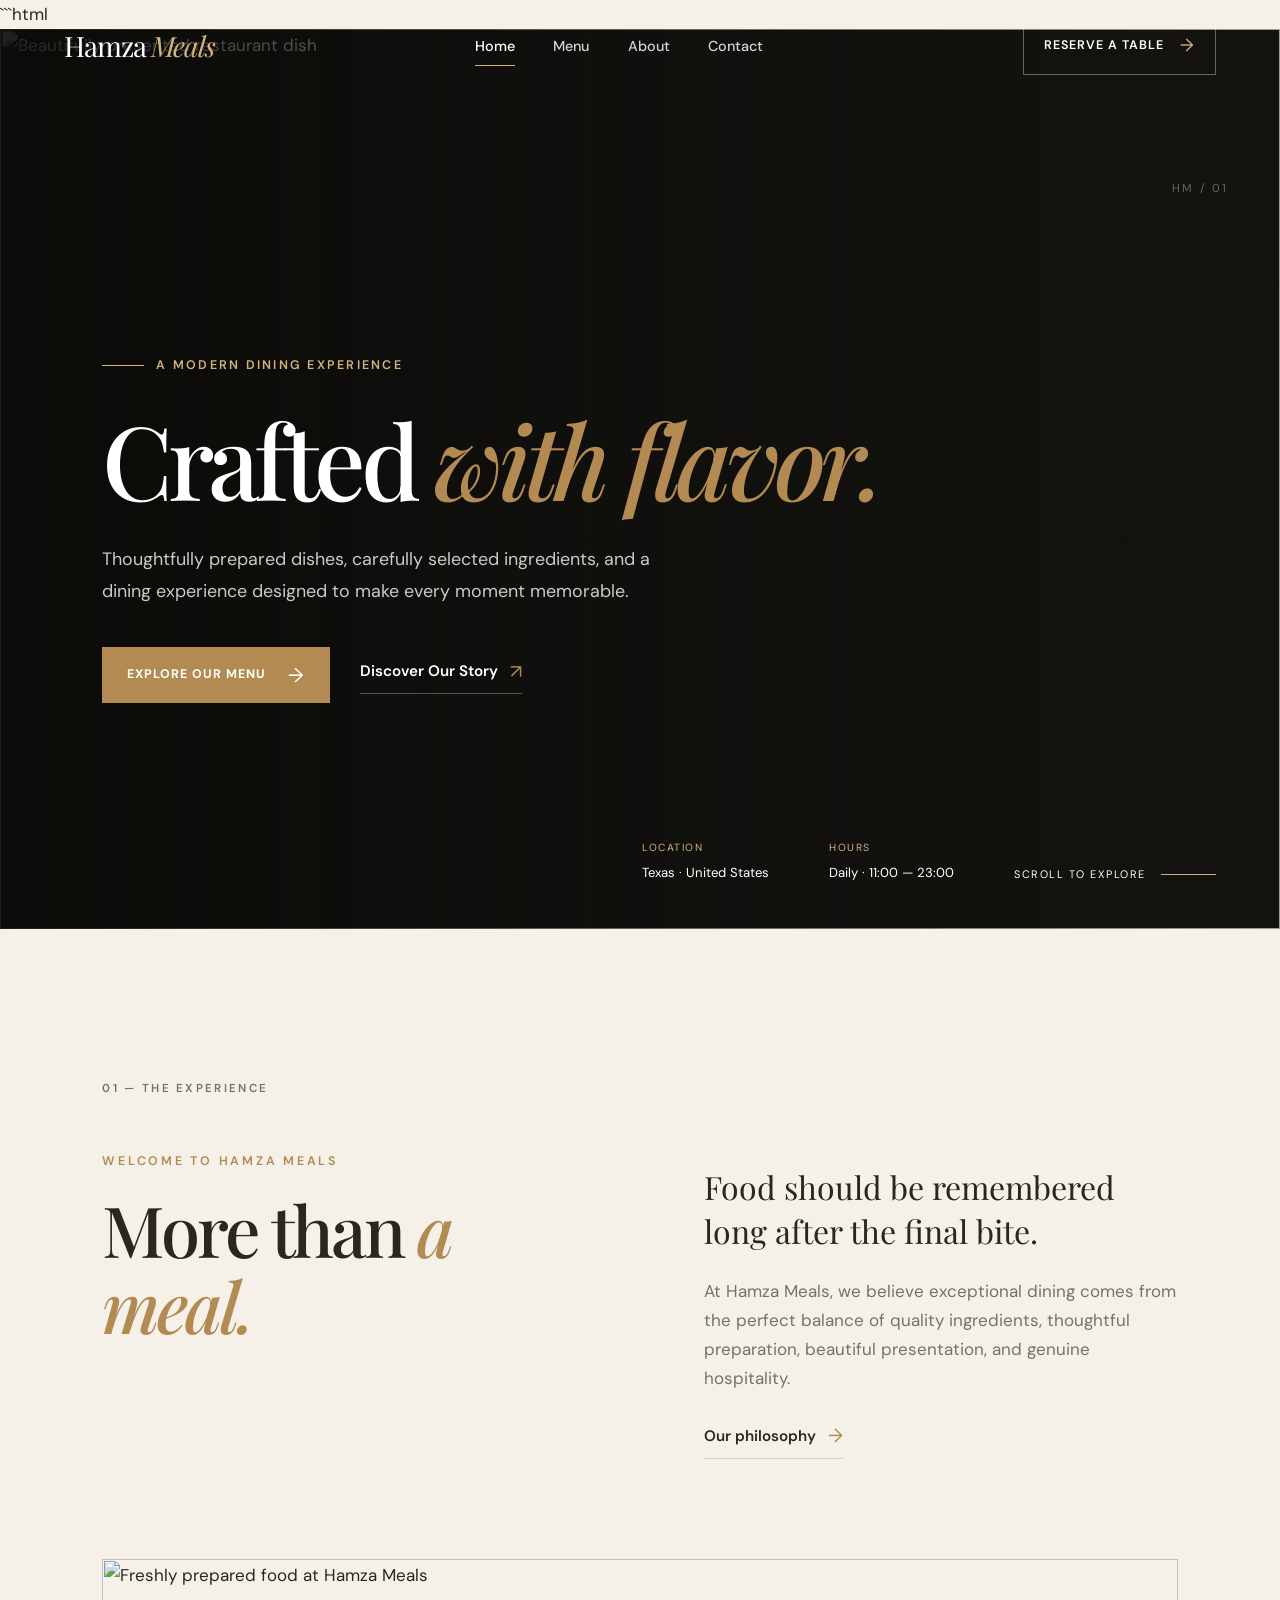
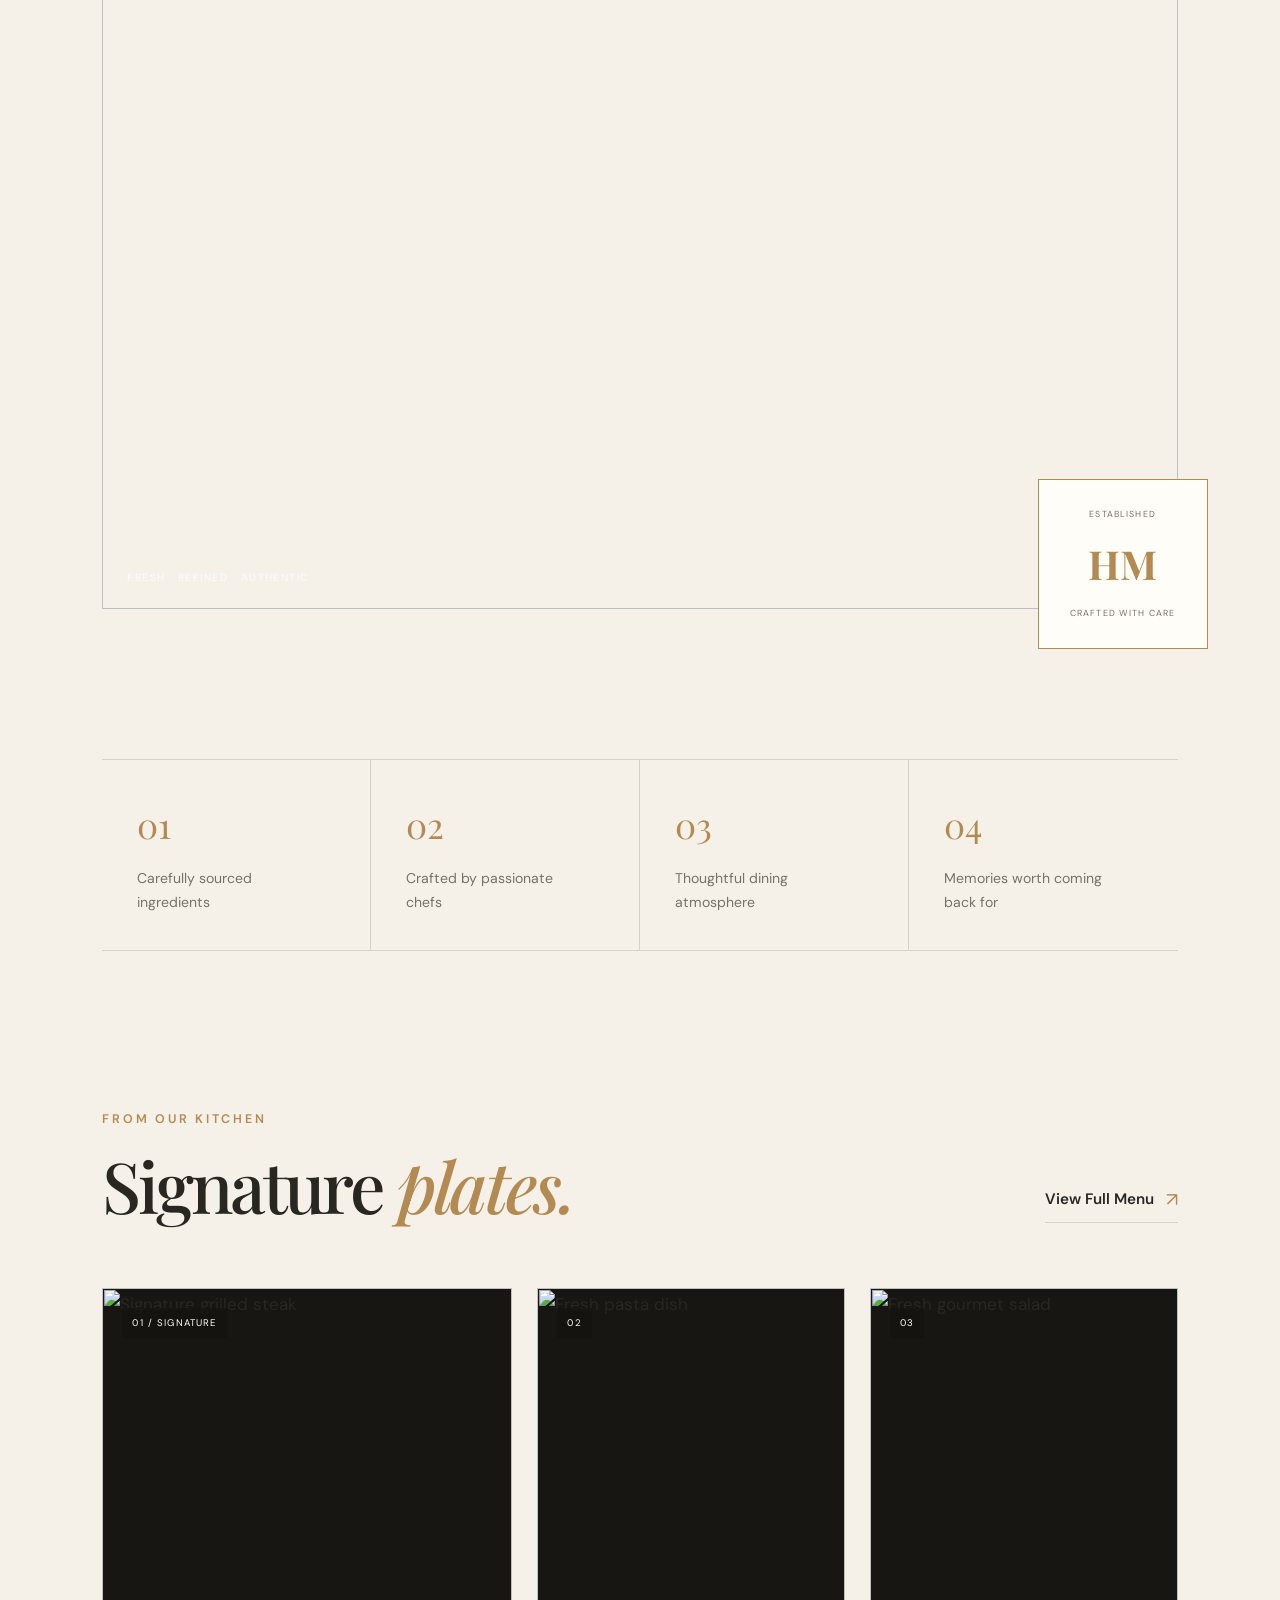
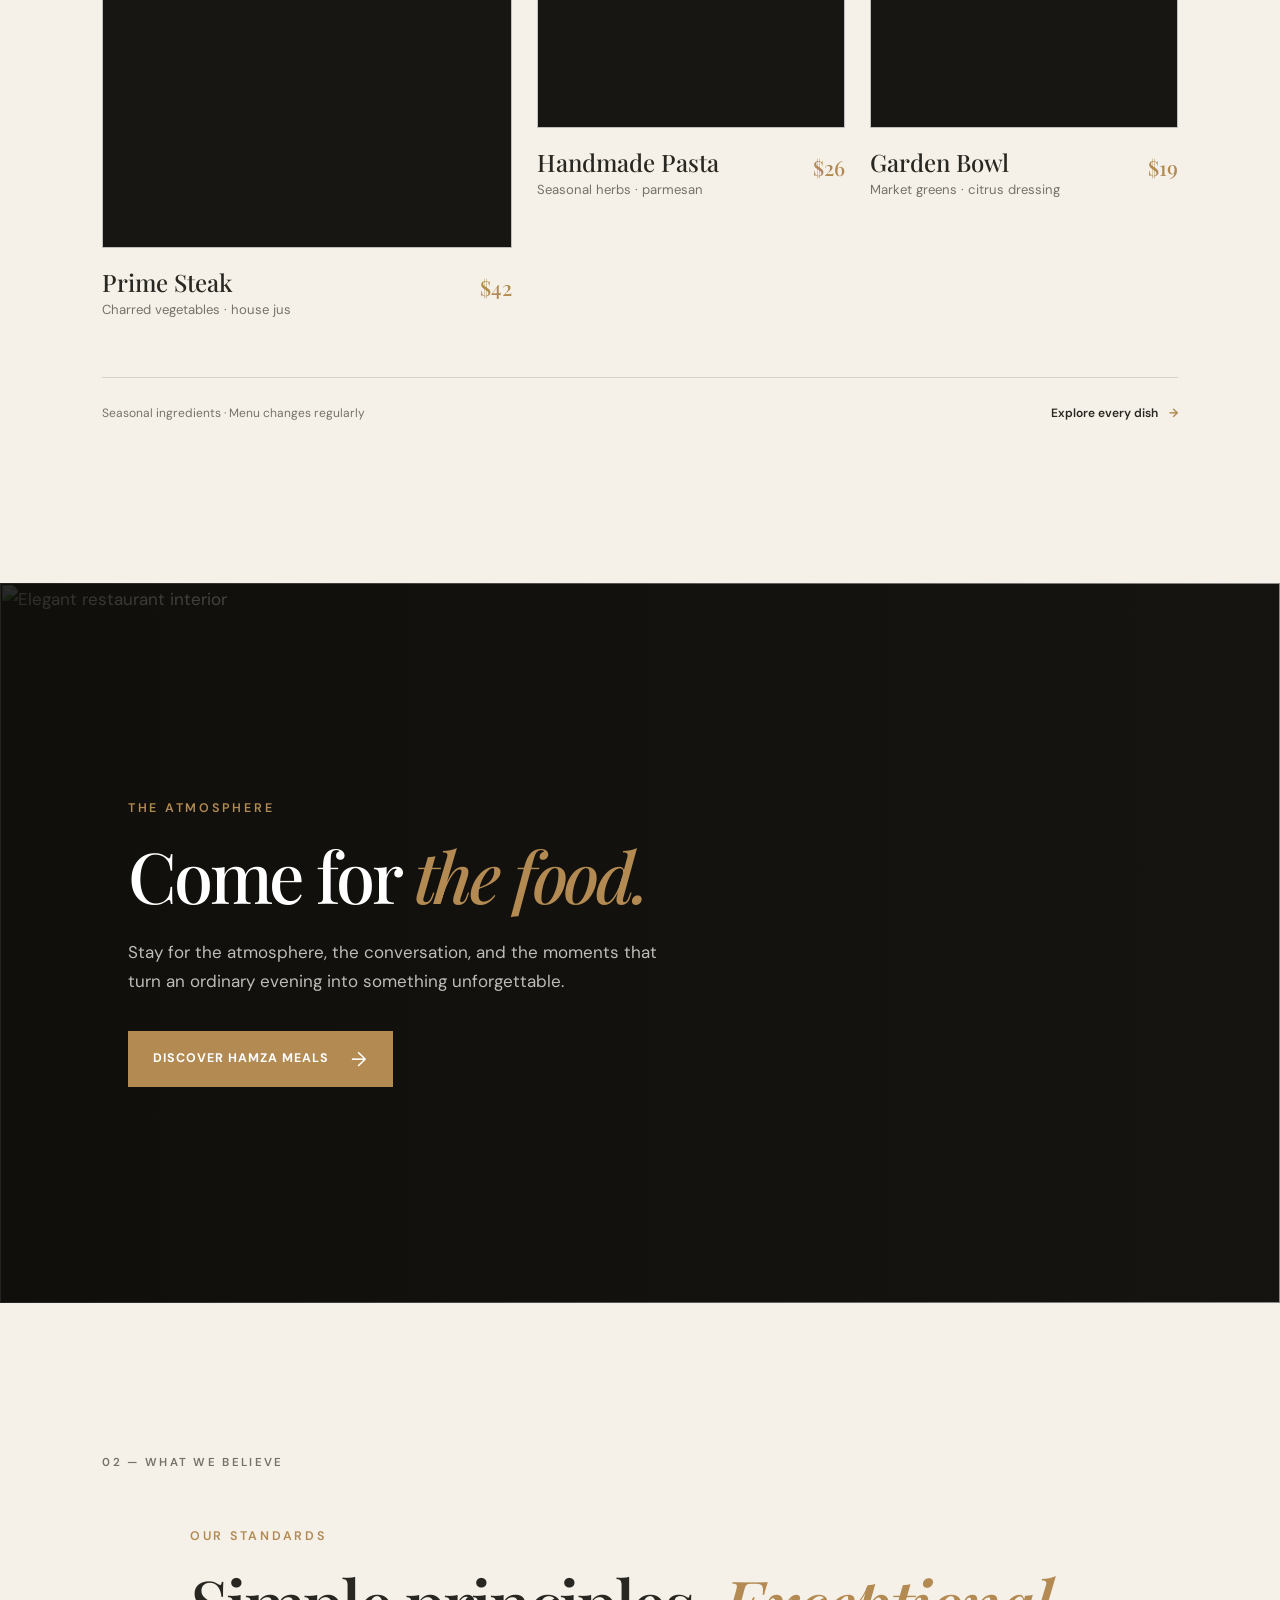
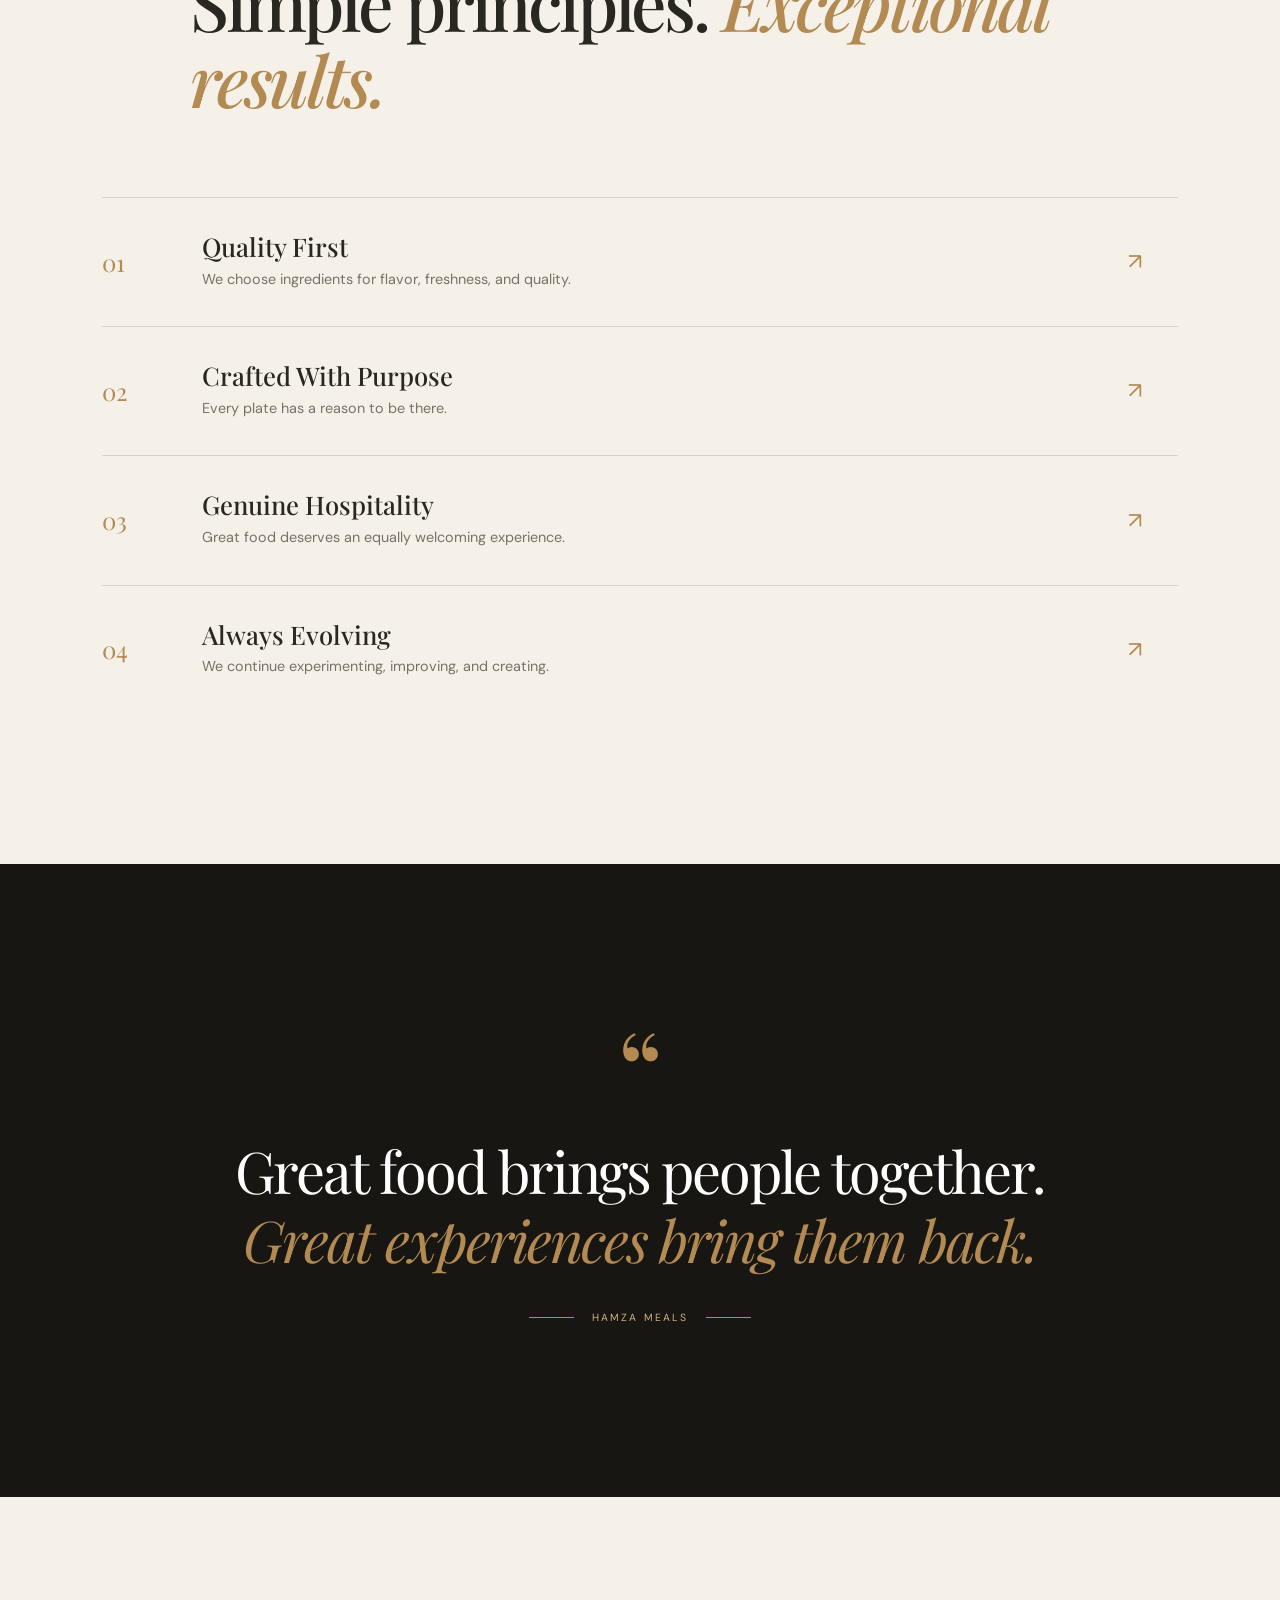
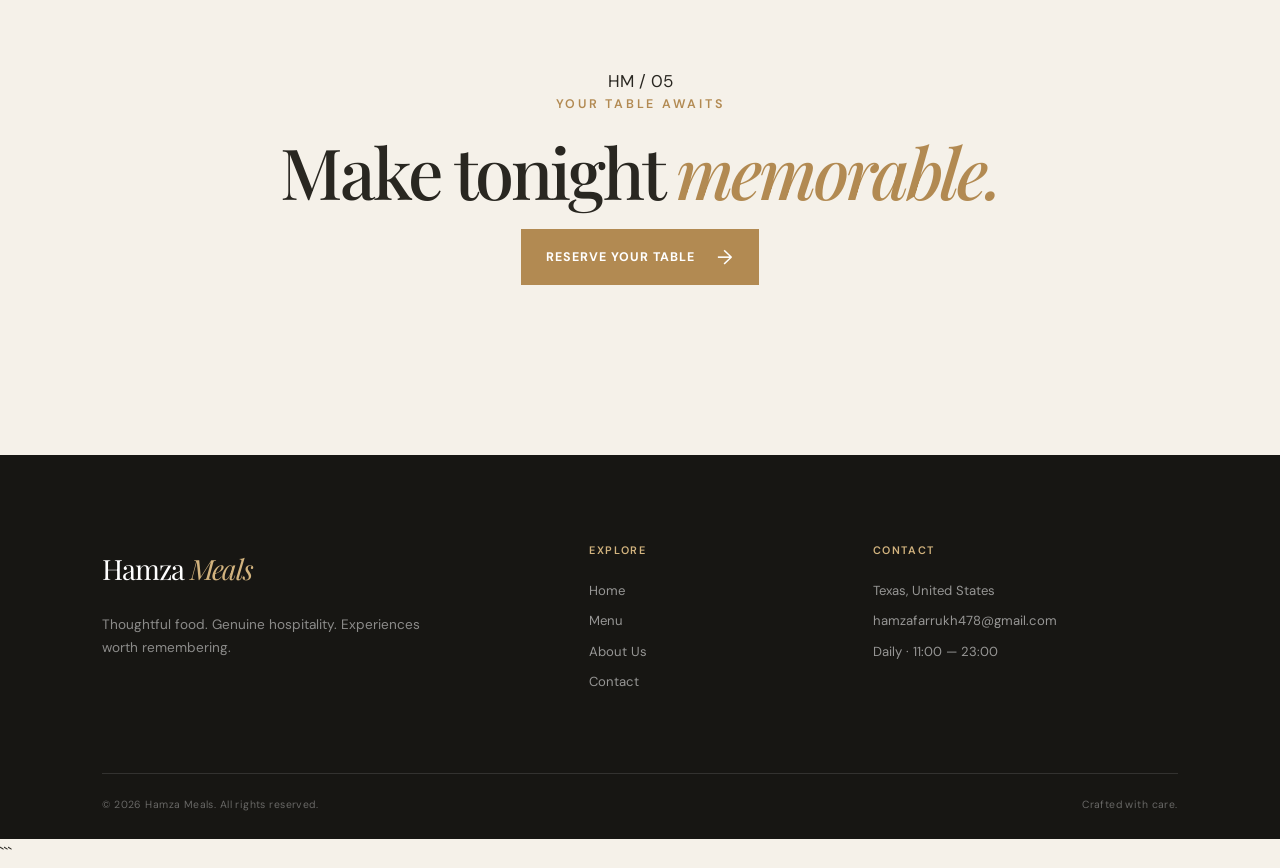
==== commit de0ab442: "updated website of restaurant" ====
--- a/index.html
+++ b/index.html
@@ -1,1079 +1,806 @@
+```html
 <!DOCTYPE html>
 <html lang="en">
 
 <head>
     <meta charset="UTF-8">
-
-    <meta name="viewport"
-          content="width=device-width, initial-scale=1.0">
+    <meta name="viewport" content="width=device-width, initial-scale=1.0">
 
     <meta name="description"
-          content="Hamza Meals — an elevated dining experience built around exceptional food, atmosphere and hospitality.">
-
-    <title>Hamza Meals — Crafted With Flavor</title>
+        content="Hamza Meals — refined dining, exceptional ingredients, and unforgettable flavors.">
+
+    <title>Hamza Meals | Crafted With Flavor</title>
 
     <link rel="preconnect" href="https://fonts.googleapis.com">
     <link rel="preconnect" href="https://fonts.gstatic.com" crossorigin>
 
-    <link href="https://fonts.googleapis.com/css2?family=DM+Sans:wght@400;500;600;700&family=Playfair+Display:ital,wght@0,500;0,600;1,500;1,600&display=swap"
-          rel="stylesheet">
+    <link
+        href="https://fonts.googleapis.com/css2?family=DM+Sans:wght@300;400;500;600&family=Playfair+Display:ital,wght@0,400;0,500;0,600;0,700;1,400;1,500&display=swap"
+        rel="stylesheet">
 
     <link rel="stylesheet" href="style.css">
 </head>
 
-
 <body>
 
-<!-- =====================================================
-     PRELOADER
-===================================================== -->
-
-<div class="preloader">
-
-    <div class="preloader-inner">
-
-        <span class="preloader-brand">
-            HAMZA<span>MEALS</span>
-        </span>
-
-        <div class="preloader-line">
-            <span></span>
-        </div>
-
-        <small>
-            PREPARING YOUR EXPERIENCE
-        </small>
-
-    </div>
-
-</div>
-
-
-<!-- =====================================================
-     NAVIGATION
-===================================================== -->
-
-<header class="navbar">
-
-    <a href="index.html" class="brand">
-        HAMZA<span>MEALS</span>
-    </a>
-
-
-    <nav class="desktop-nav">
-
-        <a href="index.html" class="active">
-            <span>01</span>
-            Home
+    <!-- =========================
+         NAVIGATION
+    ========================== -->
+
+    <header class="navbar">
+
+        <a href="index.html" class="brand">
+            Hamza <span>Meals</span>
         </a>
 
-        <a href="menu.html">
-            <span>02</span>
-            Menu
-        </a>
-
-        <a href="about.html">
-            <span>03</span>
-            Our Story
-        </a>
-
-        <a href="contact.html">
-            <span>04</span>
-            Contact
-        </a>
-
-    </nav>
-
-
-    <a href="contact.html" class="reservation-button">
-
-        <span>
-            RESERVE A TABLE
-        </span>
-
-        <b>↗</b>
-
-    </a>
-
-
-    <button class="mobile-menu-button"
-            aria-label="Open navigation">
-
-        <span></span>
-        <span></span>
-
-    </button>
-
-</header>
-
-
-<!-- =====================================================
-     HERO
-===================================================== -->
-
-<main>
-
-<section class="hero">
-
-    <div class="hero-media">
-
-        <img
-            src="https://images.unsplash.com/photo-1515003197210-e0cd71810b5f?auto=format&fit=crop&w=2200&q=90"
-            alt="Beautifully presented restaurant dish">
-
-    </div>
-
-
-    <div class="hero-shade"></div>
-
-
-    <div class="hero-grain"></div>
-
-
-    <div class="hero-content">
-
-        <div class="hero-label">
-
-            <span></span>
-
-            <p>
-                EST. 2026 · CRAFTED WITH INTENTION
-            </p>
-
-        </div>
-
-
-        <h1>
-
-            Food worth
-            <em>remembering.</em>
-
-        </h1>
-
-
-        <p class="hero-description">
-
-            An elevated dining experience where
-            exceptional ingredients, thoughtful cooking
-            and warm hospitality come together.
-
-        </p>
-
-
-        <div class="hero-actions">
-
-            <a href="menu.html"
-               class="primary-button">
-
-                <span>
-                    EXPLORE THE MENU
-                </span>
-
-                <i>↗</i>
-
-            </a>
-
-
-            <a href="about.html"
-               class="secondary-button">
-
-                Discover our story
-
-                <span>
-                    ↓
-                </span>
-
-            </a>
-
-        </div>
-
-    </div>
-
-
-    <div class="hero-meta">
-
-        <div>
-
-            <small>
-                LOCATION
-            </small>
-
-            <p>
-                Your City
-            </p>
-
-        </div>
-
-
-        <div>
-
-            <small>
-                HOURS
-            </small>
-
-            <p>
-                11:00 — 23:00
-            </p>
-
-        </div>
-
-
-        <div class="hero-scroll">
-
-            <span>
-                SCROLL TO EXPLORE
-            </span>
-
-            <div></div>
-
-        </div>
-
-    </div>
-
-
-    <div class="hero-number">
-        01
-    </div>
-
-</section>
-
-
-<!-- =====================================================
-     INTRODUCTION
-===================================================== -->
-
-<section class="introduction">
-
-    <div class="section-number">
-        01 / EXPERIENCE
-    </div>
-
-
-    <div class="intro-content">
-
-        <div class="intro-heading">
-
-            <p class="eyebrow">
-                THE HAMZA MEALS EXPERIENCE
-            </p>
-
-            <h2>
-
-                More than
-                <em>dinner.</em>
-
-            </h2>
-
-        </div>
-
-
-        <div class="intro-copy">
-
-            <p class="large-copy">
-
-                We believe exceptional dining
-                isn't just about what's on the plate.
-
-            </p>
-
-
-            <p>
-
-                It's the atmosphere, the people,
-                the anticipation before the first bite
-                and the memory you take home afterwards.
-
-            </p>
-
-
-            <a href="about.html"
-               class="text-link">
-
-                <span>
-                    DISCOVER OUR STORY
-                </span>
-
-                <b>↗</b>
-
-            </a>
-
-        </div>
-
-    </div>
-
-
-    <div class="intro-visual">
-
-        <div class="visual-image">
-
-            <img
-                src="https://images.unsplash.com/photo-1414235077428-338989a2e8c0?auto=format&fit=crop&w=1800&q=90"
-                alt="Elegant restaurant interior">
-
-        </div>
-
-
-        <div class="visual-caption">
-
-            <span>
-                THE TABLE
-            </span>
-
-            <span>
-                WHERE MOMENTS BEGIN
-            </span>
-
-        </div>
-
-
-        <div class="floating-note">
-
-            <span>
-                CRAFTED
-            </span>
-
-            <strong>
-                DAILY
-            </strong>
-
-        </div>
-
-    </div>
-
-</section>
-
-
-<!-- =====================================================
-     STATS
-===================================================== -->
-
-<section class="stats">
-
-    <div class="stat">
-
-        <strong>
-            01
-        </strong>
-
-        <span>
-            Thoughtful<br>
-            kitchen
-        </span>
-
-    </div>
-
-
-    <div class="stat">
-
-        <strong>
-            02
-        </strong>
-
-        <span>
-            Seasonal<br>
-            ingredients
-        </span>
-
-    </div>
-
-
-    <div class="stat">
-
-        <strong>
-            03
-        </strong>
-
-        <span>
-            Genuine<br>
-            hospitality
-        </span>
-
-    </div>
-
-
-    <div class="stat">
-
-        <strong>
-            04
-        </strong>
-
-        <span>
-            Memorable<br>
-            experiences
-        </span>
-
-    </div>
-
-</section>
-
-
-<!-- =====================================================
-     SIGNATURE MENU
-===================================================== -->
-
-<section class="signature">
-
-    <div class="signature-header">
-
-        <div>
-
-            <p class="eyebrow">
-                FROM THE KITCHEN
-            </p>
-
-            <h2>
-                Our <em>signatures.</em>
-            </h2>
-
-        </div>
-
-
-        <a href="menu.html"
-           class="text-link">
-
-            VIEW FULL MENU
-
-            <b>↗</b>
-
-        </a>
-
-    </div>
-
-
-    <div class="dish-grid">
-
-
-        <article class="dish-card dish-featured">
-
-            <div class="dish-image">
-
-                <img
-                    src="https://images.unsplash.com/photo-1544025162-d76694265947?auto=format&fit=crop&w=1400&q=90"
-                    alt="Signature grilled dish">
-
-                <span class="dish-number">
-                    01
-                </span>
-
-            </div>
-
-
-            <div class="dish-details">
-
-                <div>
-
-                    <h3>
-                        The House Grill
-                    </h3>
-
-                    <p>
-                        Premium cut · Signature seasoning
-                        · Seasonal garnish
-                    </p>
-
-                </div>
-
-                <strong>
-                    $29
-                </strong>
-
-            </div>
-
-        </article>
-
-
-        <article class="dish-card">
-
-            <div class="dish-image">
-
-                <img
-                    src="https://images.unsplash.com/photo-1547592180-85f173990554?auto=format&fit=crop&w=1200&q=90"
-                    alt="Fresh seasonal dish">
-
-                <span class="dish-number">
-                    02
-                </span>
-
-            </div>
-
-
-            <div class="dish-details">
-
-                <div>
-
-                    <h3>
-                        Garden Plate
-                    </h3>
-
-                    <p>
-                        Seasonal produce · House dressing
-                    </p>
-
-                </div>
-
-                <strong>
-                    $18
-                </strong>
-
-            </div>
-
-        </article>
-
-
-        <article class="dish-card">
-
-            <div class="dish-image">
-
-                <img
-                    src="https://images.unsplash.com/photo-1551024506-0bccd828d307?auto=format&fit=crop&w=1200&q=90"
-                    alt="Elegant restaurant dessert">
-
-                <span class="dish-number">
-                    03
-                </span>
-
-            </div>
-
-
-            <div class="dish-details">
-
-                <div>
-
-                    <h3>
-                        Golden Dessert
-                    </h3>
-
-                    <p>
-                        House creation · Seasonal fruit
-                    </p>
-
-                </div>
-
-                <strong>
-                    $12
-                </strong>
-
-            </div>
-
-        </article>
-
-    </div>
-
-
-    <div class="signature-footer">
-
-        <span>
-            OUR MENU EVOLVES WITH THE SEASONS
-        </span>
-
-        <a href="menu.html">
-            EXPLORE EVERYTHING
+        <nav class="desktop-nav">
+
+            <a href="index.html" class="active">Home</a>
+            <a href="menu.html">Menu</a>
+            <a href="about.html">About</a>
+            <a href="contact.html">Contact</a>
+
+        </nav>
+
+        <a href="contact.html" class="reservation-button">
+            Reserve a Table
             <b>→</b>
         </a>
 
-    </div>
-
-</section>
-
-
-<!-- =====================================================
-     CINEMATIC SECTION
-===================================================== -->
-
-<section class="cinematic">
-
-    <div class="cinematic-image">
-
-        <img
-            src="https://images.unsplash.com/photo-1559339352-11d035aa65de?auto=format&fit=crop&w=2200&q=90"
-            alt="Premium dining atmosphere">
-
-    </div>
-
-
-    <div class="cinematic-overlay"></div>
-
-
-    <div class="cinematic-content">
-
-        <p class="eyebrow">
-            AN EVENING TO REMEMBER
-        </p>
-
-        <h2>
-
-            Taste the
-            <em>difference.</em>
-
-        </h2>
-
-        <p>
-
-            From the first impression to
-            the final course, every detail
-            is designed with purpose.
-
-        </p>
-
-
-        <a href="contact.html"
-           class="primary-button light">
+        <button class="mobile-menu-button" aria-label="Open navigation">
+            <span></span>
+            <span></span>
+            <span></span>
+        </button>
+
+    </header>
+
+
+    <!-- =========================
+         HERO
+    ========================== -->
+
+    <main>
+
+        <section class="hero">
+
+            <div class="hero-media">
+
+                <img
+                    src="https://images.unsplash.com/photo-1515003197210-e0cd71810b5f?auto=format&fit=crop&w=2200&q=90"
+                    alt="Beautifully presented restaurant dish">
+
+            </div>
+
+            <div class="hero-content">
+
+                <div class="hero-label">
+                    <span></span>
+                    A Modern Dining Experience
+                </div>
+
+                <h1>
+                    Crafted
+                    <em>with flavor.</em>
+                </h1>
+
+                <p class="hero-description">
+                    Thoughtfully prepared dishes, carefully selected ingredients,
+                    and a dining experience designed to make every moment memorable.
+                </p>
+
+                <div class="hero-actions">
+
+                    <a href="menu.html" class="primary-button">
+                        Explore Our Menu
+                        <i>→</i>
+                    </a>
+
+                    <a href="about.html" class="text-link">
+                        Discover Our Story
+                        <b>↗</b>
+                    </a>
+
+                </div>
+
+            </div>
+
+
+            <div class="hero-meta">
+
+                <div>
+                    <small>Location</small>
+                    <p>Texas · United States</p>
+                </div>
+
+                <div>
+                    <small>Hours</small>
+                    <p>Daily · 11:00 — 23:00</p>
+                </div>
+
+                <div class="hero-scroll">
+
+                    Scroll to explore
+
+                    <div></div>
+
+                </div>
+
+            </div>
+
+            <div class="hero-number">
+                HM / 01
+            </div>
+
+        </section>
+
+
+        <!-- =========================
+             INTRODUCTION
+        ========================== -->
+
+        <section class="introduction">
+
+            <div class="section-number">
+                01 — THE EXPERIENCE
+            </div>
+
+            <div class="intro-content">
+
+                <div class="intro-heading">
+
+                    <div class="eyebrow">
+                        Welcome to Hamza Meals
+                    </div>
+
+                    <h2>
+                        More than
+                        <em>a meal.</em>
+                    </h2>
+
+                </div>
+
+                <div class="intro-copy">
+
+                    <p class="large-copy">
+                        Food should be remembered long after the final bite.
+                    </p>
+
+                    <p>
+                        At Hamza Meals, we believe exceptional dining comes from
+                        the perfect balance of quality ingredients, thoughtful
+                        preparation, beautiful presentation, and genuine hospitality.
+                    </p>
+
+                    <a href="about.html" class="text-link">
+                        Our philosophy
+                        <b>→</b>
+                    </a>
+
+                </div>
+
+            </div>
+
+
+            <div class="intro-visual">
+
+                <div class="visual-image">
+
+                    <img
+                        src="https://images.unsplash.com/photo-1547592180-85f173990554?auto=format&fit=crop&w=1800&q=85"
+                        alt="Freshly prepared food at Hamza Meals">
+
+                    <div class="visual-caption">
+
+                        <span>FRESH · REFINED · AUTHENTIC</span>
+                        <span>HM — 2026</span>
+
+                    </div>
+
+                </div>
+
+                <div class="floating-note">
+
+                    <div>
+                        <span>ESTABLISHED</span>
+                        <strong>HM</strong>
+                        <span>CRAFTED WITH CARE</span>
+                    </div>
+
+                </div>
+
+            </div>
+
+        </section>
+
+
+        <!-- =========================
+             STATISTICS
+        ========================== -->
+
+        <section class="stats">
+
+            <div class="stat">
+
+                <strong>01</strong>
+
+                <span>
+                    Carefully sourced ingredients
+                </span>
+
+            </div>
+
+            <div class="stat">
+
+                <strong>02</strong>
+
+                <span>
+                    Crafted by passionate chefs
+                </span>
+
+            </div>
+
+            <div class="stat">
+
+                <strong>03</strong>
+
+                <span>
+                    Thoughtful dining atmosphere
+                </span>
+
+            </div>
+
+            <div class="stat">
+
+                <strong>04</strong>
+
+                <span>
+                    Memories worth coming back for
+                </span>
+
+            </div>
+
+        </section>
+
+
+        <!-- =========================
+             SIGNATURE DISHES
+        ========================== -->
+
+        <section class="signature">
+
+            <div class="signature-header">
+
+                <div>
+
+                    <div class="eyebrow">
+                        From Our Kitchen
+                    </div>
+
+                    <h2>
+                        Signature
+                        <em>plates.</em>
+                    </h2>
+
+                </div>
+
+                <a href="menu.html" class="text-link">
+                    View Full Menu
+                    <b>↗</b>
+                </a>
+
+            </div>
+
+
+            <div class="dish-grid">
+
+
+                <!-- DISH 01 -->
+
+                <article class="dish-card dish-featured">
+
+                    <div class="dish-image">
+
+                        <span class="dish-number">
+                            01 / SIGNATURE
+                        </span>
+
+                        <img
+                            src="https://images.unsplash.com/photo-1544025162-d76694265947?auto=format&fit=crop&w=1600&q=85"
+                            alt="Signature grilled steak">
+
+                    </div>
+
+                    <div class="dish-details">
+
+                        <div>
+
+                            <h3>
+                                Prime Steak
+                            </h3>
+
+                            <p>
+                                Charred vegetables · house jus
+                            </p>
+
+                        </div>
+
+                        <strong>
+                            $42
+                        </strong>
+
+                    </div>
+
+                </article>
+
+
+                <!-- DISH 02 -->
+
+                <article class="dish-card">
+
+                    <div class="dish-image">
+
+                        <span class="dish-number">
+                            02
+                        </span>
+
+                        <img
+                            src="https://images.unsplash.com/photo-1473093295043-cdd812d0e601?auto=format&fit=crop&w=1400&q=85"
+                            alt="Fresh pasta dish">
+
+                    </div>
+
+                    <div class="dish-details">
+
+                        <div>
+
+                            <h3>
+                                Handmade Pasta
+                            </h3>
+
+                            <p>
+                                Seasonal herbs · parmesan
+                            </p>
+
+                        </div>
+
+                        <strong>
+                            $26
+                        </strong>
+
+                    </div>
+
+                </article>
+
+
+                <!-- DISH 03 -->
+
+                <article class="dish-card">
+
+                    <div class="dish-image">
+
+                        <span class="dish-number">
+                            03
+                        </span>
+
+                        <img
+                            src="https://images.unsplash.com/photo-1547592180-85f173990554?auto=format&fit=crop&w=1400&q=85"
+                            alt="Fresh gourmet salad">
+
+                    </div>
+
+                    <div class="dish-details">
+
+                        <div>
+
+                            <h3>
+                                Garden Bowl
+                            </h3>
+
+                            <p>
+                                Market greens · citrus dressing
+                            </p>
+
+                        </div>
+
+                        <strong>
+                            $19
+                        </strong>
+
+                    </div>
+
+                </article>
+
+            </div>
+
+
+            <div class="signature-footer">
+
+                <span>
+                    Seasonal ingredients · Menu changes regularly
+                </span>
+
+                <a href="menu.html">
+                    Explore every dish
+                    <b>→</b>
+                </a>
+
+            </div>
+
+        </section>
+
+
+        <!-- =========================
+             CINEMATIC SECTION
+        ========================== -->
+
+        <section class="cinematic">
+
+            <div class="cinematic-image">
+
+                <img
+                    src="https://images.unsplash.com/photo-1517248135467-4c7edcad34c4?auto=format&fit=crop&w=2200&q=90"
+                    alt="Elegant restaurant interior">
+
+            </div>
+
+            <div class="cinematic-content">
+
+                <div class="eyebrow">
+                    The Atmosphere
+                </div>
+
+                <h2>
+                    Come for
+                    <em>the food.</em>
+                </h2>
+
+                <p>
+                    Stay for the atmosphere, the conversation, and the moments
+                    that turn an ordinary evening into something unforgettable.
+                </p>
+
+                <a href="about.html" class="primary-button">
+                    Discover Hamza Meals
+                    <i>→</i>
+                </a>
+
+            </div>
+
+        </section>
+
+
+        <!-- =========================
+             VALUES
+        ========================== -->
+
+        <section class="values">
+
+            <div class="section-number">
+                02 — WHAT WE BELIEVE
+            </div>
+
+            <div class="values-heading">
+
+                <div class="eyebrow">
+                    Our Standards
+                </div>
+
+                <h2>
+                    Simple principles.
+                    <em>Exceptional results.</em>
+                </h2>
+
+            </div>
+
+
+            <div class="values-list">
+
+
+                <div class="value-row">
+
+                    <span>01</span>
+
+                    <div>
+
+                        <h3>
+                            Quality First
+                        </h3>
+
+                        <p>
+                            We choose ingredients for flavor, freshness, and quality.
+                        </p>
+
+                    </div>
+
+                    <b>↗</b>
+
+                </div>
+
+
+                <div class="value-row">
+
+                    <span>02</span>
+
+                    <div>
+
+                        <h3>
+                            Crafted With Purpose
+                        </h3>
+
+                        <p>
+                            Every plate has a reason to be there.
+                        </p>
+
+                    </div>
+
+                    <b>↗</b>
+
+                </div>
+
+
+                <div class="value-row">
+
+                    <span>03</span>
+
+                    <div>
+
+                        <h3>
+                            Genuine Hospitality
+                        </h3>
+
+                        <p>
+                            Great food deserves an equally welcoming experience.
+                        </p>
+
+                    </div>
+
+                    <b>↗</b>
+
+                </div>
+
+
+                <div class="value-row">
+
+                    <span>04</span>
+
+                    <div>
+
+                        <h3>
+                            Always Evolving
+                        </h3>
+
+                        <p>
+                            We continue experimenting, improving, and creating.
+                        </p>
+
+                    </div>
+
+                    <b>↗</b>
+
+                </div>
+
+            </div>
+
+        </section>
+
+
+        <!-- =========================
+             TESTIMONIAL
+        ========================== -->
+
+        <section class="testimonial">
+
+            <div class="quote-mark">
+                “
+            </div>
+
+            <blockquote>
+                Great food brings people together.
+                <em>Great experiences bring them back.</em>
+            </blockquote>
+
+            <div class="testimonial-line">
+
+                <span></span>
+                HAMZA MEALS
+                <span></span>
+
+            </div>
+
+        </section>
+
+
+        <!-- =========================
+             FINAL CTA
+        ========================== -->
+
+        <section class="final-cta">
+
+            <span class="cta-number">
+                HM / 05
+            </span>
+
+            <div class="cta-content">
+
+                <div class="eyebrow">
+                    Your Table Awaits
+                </div>
+
+                <h2>
+                    Make tonight
+                    <em>memorable.</em>
+                </h2>
+
+                <a href="contact.html" class="primary-button">
+                    Reserve Your Table
+                    <i>→</i>
+                </a>
+
+            </div>
+
+        </section>
+
+    </main>
+
+
+    <!-- =========================
+         FOOTER
+    ========================== -->
+
+    <footer>
+
+        <div class="footer-main">
+
+
+            <div class="footer-brand">
+
+                <a href="index.html" class="brand">
+                    Hamza <span>Meals</span>
+                </a>
+
+                <p>
+                    Thoughtful food. Genuine hospitality.
+                    Experiences worth remembering.
+                </p>
+
+            </div>
+
+
+            <div class="footer-column">
+
+                <h4>Explore</h4>
+
+                <a href="index.html">Home</a>
+                <a href="menu.html">Menu</a>
+                <a href="about.html">About Us</a>
+                <a href="contact.html">Contact</a>
+
+            </div>
+
+
+            <div class="footer-column">
+
+                <h4>Contact</h4>
+
+                <p>
+                    Texas, United States
+                </p>
+
+                <a href="mailto:hamzafarrukh478@gmail.com">
+                    hamzafarrukh478@gmail.com
+                </a>
+
+                <p>
+                    Daily · 11:00 — 23:00
+                </p>
+
+            </div>
+
+        </div>
+
+
+        <div class="footer-bottom">
 
             <span>
-                PLAN YOUR VISIT
+                © 2026 Hamza Meals. All rights reserved.
             </span>
 
-            <i>↗</i>
-
-        </a>
-
-    </div>
-
-</section>
-
-
-<!-- =====================================================
-     VALUES
-===================================================== -->
-
-<section class="values">
-
-    <div class="section-number">
-        02 / PHILOSOPHY
-    </div>
-
-
-    <div class="values-heading">
-
-        <p class="eyebrow">
-            WHAT DEFINES US
-        </p>
-
-        <h2>
-
-            Simple principles.
-            <em>Exceptional results.</em>
-
-        </h2>
-
-    </div>
-
-
-    <div class="values-list">
-
-
-        <div class="value-row">
-
             <span>
-                01
+                Crafted with care.
             </span>
 
-            <div>
-
-                <h3>
-                    Quality
-                </h3>
-
-                <p>
-                    Exceptional ingredients
-                    selected with purpose.
-                </p>
-
-            </div>
-
-            <b>
-                ↗
-            </b>
-
         </div>
 
-
-        <div class="value-row">
-
-            <span>
-                02
-            </span>
-
-            <div>
-
-                <h3>
-                    Craft
-                </h3>
-
-                <p>
-                    Thoughtful preparation
-                    in every detail.
-                </p>
-
-            </div>
-
-            <b>
-                ↗
-            </b>
-
-        </div>
-
-
-        <div class="value-row">
-
-            <span>
-                03
-            </span>
-
-            <div>
-
-                <h3>
-                    Hospitality
-                </h3>
-
-                <p>
-                    Genuine service that
-                    makes people feel welcome.
-                </p>
-
-            </div>
-
-            <b>
-                ↗
-            </b>
-
-        </div>
-
-
-        <div class="value-row">
-
-            <span>
-                04
-            </span>
-
-            <div>
-
-                <h3>
-                    Experience
-                </h3>
-
-                <p>
-                    Moments worth remembering
-                    long after the meal.
-                </p>
-
-            </div>
-
-            <b>
-                ↗
-            </b>
-
-        </div>
-
-    </div>
-
-</section>
-
-
-<!-- =====================================================
-     TESTIMONIAL
-===================================================== -->
-
-<section class="testimonial">
-
-    <div class="quote-mark">
-        “
-    </div>
-
-
-    <p class="eyebrow">
-        FROM OUR GUESTS
-    </p>
-
-
-    <blockquote>
-
-        The kind of place where
-        <em>food, atmosphere and service</em>
-        come together perfectly.
-
-    </blockquote>
-
-
-    <div class="testimonial-line">
-
-        <span></span>
-
-        A HAMZA MEALS GUEST
-
-        <span></span>
-
-    </div>
-
-</section>
-
-
-<!-- =====================================================
-     FINAL CTA
-===================================================== -->
-
-<section class="final-cta">
-
-    <div class="cta-number">
-        04
-    </div>
-
-
-    <div class="cta-content">
-
-        <p class="eyebrow">
-            YOUR TABLE AWAITS
-        </p>
-
-        <h2>
-
-            Come hungry.
-            <br>
-
-            Leave
-            <em>inspired.</em>
-
-        </h2>
-
-
-        <a href="contact.html"
-           class="primary-button">
-
-            <span>
-                RESERVE YOUR TABLE
-            </span>
-
-            <i>↗</i>
-
-        </a>
-
-    </div>
-
-</section>
-
-
-</main>
-
-
-<!-- =====================================================
-     FOOTER
-===================================================== -->
-
-<footer>
-
-    <div class="footer-main">
-
-
-        <div class="footer-brand">
-
-            <a href="index.html"
-               class="brand">
-
-                HAMZA<span>MEALS</span>
-
-            </a>
-
-            <p>
-
-                Crafted with intention.<br>
-                Served with care.
-
-            </p>
-
-        </div>
-
-
-        <div class="footer-column">
-
-            <h4>
-                NAVIGATE
-            </h4>
-
-            <a href="index.html">
-                Home
-            </a>
-
-            <a href="menu.html">
-                Menu
-            </a>
-
-            <a href="about.html">
-                Our Story
-            </a>
-
-            <a href="contact.html">
-                Contact
-            </a>
-
-        </div>
-
-
-        <div class="footer-column">
-
-            <h4>
-                CONTACT
-            </h4>
-
-            <a href="mailto:hamzafarrukh478@gmail.com">
-                hamzafarrukh478@gmail.com
-            </a>
-
-            <p>
-                Reservations available daily.
-            </p>
-
-        </div>
-
-    </div>
-
-
-    <div class="footer-bottom">
-
-        <span>
-            © 2026 HAMZA MEALS
-        </span>
-
-        <span>
-            CRAFTED WITH INTENTION
-        </span>
-
-    </div>
-
-</footer>
-
-
-<!-- =====================================================
-     JAVASCRIPT
-===================================================== -->
-
-<script>
-
-document.addEventListener("DOMContentLoaded", () => {
-
-
-    /* ---------------------------------------------
-       PRELOADER
-    --------------------------------------------- */
-
-    window.addEventListener("load", () => {
-
-        setTimeout(() => {
-
-            document.body.classList.add("loaded");
-
-        }, 700);
-
-    });
-
-
-    /* ---------------------------------------------
-       NAVBAR
-    --------------------------------------------- */
-
-    const navbar =
-        document.querySelector(".navbar");
-
-
-    window.addEventListener("scroll", () => {
-
-        if (window.scrollY > 80) {
-
-            navbar.classList.add("scrolled");
-
-        } else {
-
-            navbar.classList.remove("scrolled");
+    </footer>
+
+
+    <!-- =========================
+         SIMPLE INTERACTIONS
+    ========================== -->
+
+    <script>
+
+        /* Mobile navigation */
+
+        const menuButton =
+            document.querySelector(".mobile-menu-button");
+
+        const navigation =
+            document.querySelector(".desktop-nav");
+
+        if (menuButton && navigation) {
+
+            menuButton.addEventListener("click", () => {
+
+                navigation.classList.toggle("mobile-open");
+
+            });
 
         }
 
-    });
-
-
-    /* ---------------------------------------------
-       SCROLL REVEAL
-    --------------------------------------------- */
-
-    const revealItems =
-        document.querySelectorAll(
-            ".dish-card, .value-row, .stat, .intro-content, .intro-visual"
-        );
-
-
-    const observer =
-        new IntersectionObserver(
-            entries => {
-
-                entries.forEach(entry => {
-
-                    if (entry.isIntersecting) {
-
-                        entry.target.classList.add("visible");
-
-                        observer.unobserve(entry.target);
-
-                    }
-
-                });
-
-            },
-            {
-                threshold: 0.12
+
+        /* Lightweight scroll effect */
+
+        const navbar =
+            document.querySelector(".navbar");
+
+        let lastScroll = 0;
+
+        window.addEventListener("scroll", () => {
+
+            const currentScroll = window.scrollY;
+
+            if (currentScroll > 50) {
+                navbar.classList.add("scrolled");
+            } else {
+                navbar.classList.remove("scrolled");
             }
-        );
-
-
-    revealItems.forEach(item => {
-
-        observer.observe(item);
-
-    });
-
-
-    /* ---------------------------------------------
-       IMAGE PARALLAX
-    --------------------------------------------- */
-
-    const heroImage =
-        document.querySelector(".hero-media img");
-
-
-    window.addEventListener("scroll", () => {
-
-        if (!heroImage) return;
-
-        const offset =
-            window.scrollY * 0.12;
-
-        heroImage.style.transform =
-            `scale(1.08) translateY(${offset}px)`;
-
-    });
-
-
-    /* ---------------------------------------------
-       MOBILE MENU
-    --------------------------------------------- */
-
-    const menuButton =
-        document.querySelector(".mobile-menu-button");
-
-    const navigation =
-        document.querySelector(".desktop-nav");
-
-
-    menuButton.addEventListener("click", () => {
-
-        navigation.classList.toggle("mobile-open");
-
-        menuButton.classList.toggle("open");
-
-    });
-
-
-});
-
-</script>
+
+            lastScroll = currentScroll;
+
+        }, { passive: true });
+
+
+        /* Lightweight reveal animations */
+
+        const revealElements =
+            document.querySelectorAll(
+                ".dish-card, .value-row, .stat, .intro-content, .intro-visual"
+            );
+
+        const observer =
+            new IntersectionObserver(
+                entries => {
+
+                    entries.forEach(entry => {
+
+                        if (entry.isIntersecting) {
+
+                            entry.target.classList.add("visible");
+
+                            observer.unobserve(entry.target);
+
+                        }
+
+                    });
+
+                },
+                {
+                    threshold: 0.12
+                }
+            );
+
+
+        revealElements.forEach(element => {
+
+            observer.observe(element);
+
+        });
+
+    </script>
 
 </body>
 
-</html>+</html>
+```
--- a/style.css
+++ b/style.css
@@ -1,2673 +1,3774 @@
-```css
+
 /* =========================================================
-   HAMZA MEALS — LUXURY RESTAURANT EXPERIENCE
-   Premium editorial / cinematic design system
+   HAMZA MEALS
+   PREMIUM RESTAURANT DESIGN SYSTEM
 ========================================================= */
 
-@import url('https://fonts.googleapis.com/css2?family=Cormorant+Garamond:wght@400;500;600;700&family=Inter:wght@300;400;500;600&display=swap');
-
 
 /* =========================================================
-   DESIGN TOKENS
+   01. ROOT & RESET
 ========================================================= */
 
 :root {
-    --black: #080807;
-    --black-2: #0e0e0c;
-    --black-3: #151512;
-
-    --cream: #f4f0e7;
-    --cream-2: #ddd7ca;
-
-    --gold: #c9a96e;
-    --gold-light: #e0c58e;
-    --gold-dark: #80653a;
-
-    --gray: #929087;
-    --gray-dark: #5f5c55;
-
-    --white-10: rgba(255,255,255,.10);
-    --white-20: rgba(255,255,255,.20);
-    --white-40: rgba(255,255,255,.40);
-
-    --border: rgba(255,255,255,.12);
-
-    --serif: "Cormorant Garamond", Georgia, serif;
-    --sans: "Inter", Arial, sans-serif;
-
-    --ease: cubic-bezier(.16,1,.3,1);
-}
-
-
-/* =========================================================
-   RESET
-========================================================= */
+
+    --bg: #f5f1e9;
+    --bg-soft: #ebe5da;
+    --surface: #fffdf8;
+
+    --dark: #171613;
+    --dark-soft: #25231e;
+
+    --text: #292721;
+    --muted: #777168;
+
+    --gold: #b28a52;
+    --gold-light: #d2b37e;
+
+    --white: #ffffff;
+
+    --border: rgba(23, 22, 19, 0.14);
+    --border-light: rgba(255, 255, 255, 0.15);
+
+    --serif: "Playfair Display", Georgia, serif;
+    --sans: "DM Sans", Arial, sans-serif;
+
+    --container: 1320px;
+
+    --transition:
+        0.35s cubic-bezier(0.22, 1, 0.36, 1);
+
+}
+
 
 * {
+
     margin: 0;
     padding: 0;
     box-sizing: border-box;
-}
+
+}
+
 
 html {
+
     scroll-behavior: smooth;
-    background: var(--black);
-}
+
+}
+
 
 body {
-    background: var(--black);
-    color: var(--cream);
+
+    background: var(--bg);
+    color: var(--text);
+
     font-family: var(--sans);
-    font-weight: 300;
+
+    font-size: 17px;
     line-height: 1.7;
+
     overflow-x: hidden;
-}
+
+}
+
 
 img {
+
+    width: 100%;
     display: block;
-    max-width: 100%;
-}
+
+}
+
 
 a {
+
     color: inherit;
     text-decoration: none;
-}
+
+}
+
 
 button,
 input,
 textarea,
 select {
+
     font: inherit;
+
+}
+
+
+button {
+
+    border: 0;
+    background: none;
+    cursor: pointer;
+
 }
 
 
 /* =========================================================
-   CUSTOM SELECTION
-========================================================= */
-
-::selection {
-    background: var(--gold);
-    color: var(--black);
-}
-
-
-/* =========================================================
-   PAGE GRAIN
-========================================================= */
-
-body::before {
-    content: "";
-    position: fixed;
-    inset: 0;
-    z-index: 9998;
-    pointer-events: none;
-    opacity: .035;
-
-    background-image:
-        url("data:image/svg+xml,%3Csvg xmlns='http://www.w3.org/2000/svg' width='180' height='180'%3E%3Cfilter id='n'%3E%3CfeTurbulence type='fractalNoise' baseFrequency='.85' numOctaves='4' stitchTiles='stitch'/%3E%3C/filter%3E%3Crect width='100%25' height='100%25' filter='url(%23n)'/%3E%3C/svg%3E");
-}
-
-
-/* =========================================================
-   TYPOGRAPHY
+   02. GLOBAL TYPOGRAPHY
 ========================================================= */
 
 h1,
 h2,
 h3,
-h4,
-blockquote {
+h4 {
+
     font-family: var(--serif);
+
     font-weight: 500;
-}
-
-h1,
+
+    line-height: 1.08;
+
+}
+
+
+h1 {
+
+    font-size: clamp(4rem, 8vw, 8.5rem);
+
+    letter-spacing: -0.055em;
+
+}
+
+
 h2 {
-    letter-spacing: -.045em;
-}
+
+    font-size: clamp(3rem, 5.5vw, 6rem);
+
+    letter-spacing: -0.045em;
+
+}
+
+
+h3 {
+
+    font-size: clamp(1.5rem, 2vw, 2rem);
+
+}
+
 
 em {
+
     color: var(--gold);
+
     font-style: italic;
-}
+
+}
+
 
 .eyebrow {
-    display: flex;
+
+    color: var(--gold);
+
+    font-family: var(--sans);
+
+    font-size: 0.78rem;
+
+    font-weight: 600;
+
+    letter-spacing: 0.22em;
+
+    line-height: 1.4;
+
+    text-transform: uppercase;
+
+}
+
+
+.section-number {
+
+    color: var(--muted);
+
+    font-size: 0.72rem;
+
+    font-weight: 600;
+
+    letter-spacing: 0.2em;
+
+    text-transform: uppercase;
+
+}
+
+
+.text-link {
+
+    display: inline-flex;
+
     align-items: center;
-    gap: 14px;
+
+    gap: 12px;
+
+    padding-bottom: 5px;
+
+    border-bottom: 1px solid var(--border);
+
+    font-size: 0.95rem;
+
+    font-weight: 600;
+
+    transition: var(--transition);
+
+}
+
+
+.text-link b {
 
     color: var(--gold);
-    font-size: 9px;
-    font-weight: 500;
-    letter-spacing: .28em;
-    text-transform: uppercase;
-}
-
-.eyebrow::before {
-    content: "";
-    width: 38px;
-    height: 1px;
-    background: var(--gold);
+
+    font-size: 1.2rem;
+
+    font-weight: 400;
+
+    transition: var(--transition);
+
+}
+
+
+.text-link:hover {
+
+    color: var(--gold);
+
+    border-color: var(--gold);
+
+}
+
+
+.text-link:hover b {
+
+    transform: translate(4px, -3px);
+
 }
 
 
 /* =========================================================
-   PRELOADER
+   03. NAVIGATION
 ========================================================= */
 
-.preloader {
+.navbar {
+
     position: fixed;
-    inset: 0;
-    z-index: 10000;
-
-    display: grid;
-    place-items: center;
-
-    background: var(--black);
-
-    transition:
-        opacity 1.2s var(--ease),
-        visibility 1.2s;
-}
-
-body.loaded .preloader {
-    opacity: 0;
-    visibility: hidden;
-    pointer-events: none;
-}
-
-.preloader-inner {
-    width: min(330px, 75vw);
-    text-align: center;
-}
-
-.preloader-brand {
-    font-family: var(--serif);
-    font-size: 35px;
-    letter-spacing: .08em;
-}
-
-.preloader-brand span {
-    color: var(--gold);
-}
-
-.preloader-line {
-    height: 1px;
-    margin: 25px 0 15px;
-    background: var(--white-10);
-    overflow: hidden;
-}
-
-.preloader-line span {
-    display: block;
-    width: 100%;
-    height: 100%;
-    background: var(--gold);
-    transform: translateX(-100%);
-    animation: loading 2s var(--ease) forwards;
-}
-
-.preloader small {
-    color: var(--gray);
-    font-size: 8px;
-    letter-spacing: .3em;
-}
-
-@keyframes loading {
-    to {
-        transform: translateX(0);
-    }
-}
-
-
-/* =========================================================
-   NAVIGATION
-========================================================= */
-
-.navbar {
-    position: fixed;
+
     top: 0;
     left: 0;
-    z-index: 5000;
 
     width: 100%;
-    height: 100px;
+
+    height: 92px;
+
     padding: 0 5vw;
 
     display: flex;
+
     align-items: center;
+
     justify-content: space-between;
 
+    z-index: 1000;
+
+    color: var(--white);
+
     transition:
-        height .7s var(--ease),
-        background .7s,
-        backdrop-filter .7s,
-        border-color .7s;
-}
+        background 0.35s ease,
+        height 0.35s ease,
+        box-shadow 0.35s ease;
+
+}
+
 
 .navbar.scrolled {
-    height: 74px;
-    background: rgba(8,8,7,.78);
-    backdrop-filter: blur(25px);
-    border-bottom: 1px solid var(--border);
-}
+
+    height: 78px;
+
+    background: rgba(23, 22, 19, 0.94);
+
+    box-shadow: 0 10px 40px rgba(0, 0, 0, 0.15);
+
+    backdrop-filter: blur(12px);
+
+}
+
 
 .brand {
+
+    font-family: var(--serif);
+
+    font-size: 1.75rem;
+
+    letter-spacing: -0.04em;
+
+    white-space: nowrap;
+
+}
+
+
+.brand span {
+
+    color: var(--gold-light);
+
+    font-style: italic;
+
+}
+
+
+.desktop-nav {
+
+    display: flex;
+
+    align-items: center;
+
+    gap: clamp(25px, 3vw, 55px);
+
+}
+
+
+.desktop-nav a {
+
     position: relative;
-    z-index: 2;
-
-    font-family: var(--serif);
-    font-size: 27px;
-    font-weight: 600;
-    letter-spacing: .06em;
-}
-
-.brand span {
-    color: var(--gold);
-}
-
-.desktop-nav {
-    display: flex;
-    align-items: center;
-    gap: 42px;
-}
-
-.desktop-nav a {
-    position: relative;
-
-    color: rgba(244,240,231,.62);
-
-    font-size: 9px;
-    letter-spacing: .19em;
-    text-transform: uppercase;
-
-    transition: color .35s;
-}
+
+    color: rgba(255, 255, 255, 0.82);
+
+    font-size: 0.9rem;
+
+    font-weight: 500;
+
+    transition: var(--transition);
+
+}
+
 
 .desktop-nav a::after {
+
     content: "";
 
     position: absolute;
+
     left: 0;
-    bottom: -9px;
-
-    width: 100%;
+    bottom: -8px;
+
+    width: 0;
     height: 1px;
 
-    background: var(--gold);
-
-    transform: scaleX(0);
-    transform-origin: right;
-
-    transition: transform .5s var(--ease);
-}
+    background: var(--gold-light);
+
+    transition: var(--transition);
+
+}
+
 
 .desktop-nav a:hover,
 .desktop-nav a.active {
-    color: white;
-}
+
+    color: var(--white);
+
+}
+
 
 .desktop-nav a:hover::after,
 .desktop-nav a.active::after {
-    transform: scaleX(1);
-    transform-origin: left;
-}
+
+    width: 100%;
+
+}
+
 
 .reservation-button {
+
     display: inline-flex;
+
     align-items: center;
-    gap: 18px;
-
-    padding: 14px 18px;
-
-    border: 1px solid var(--white-20);
-
-    font-size: 8px;
-    letter-spacing: .18em;
+
+    gap: 16px;
+
+    padding: 13px 20px;
+
+    border: 1px solid rgba(255, 255, 255, 0.35);
+
+    color: var(--white);
+
+    font-size: 0.78rem;
+
+    font-weight: 600;
+
+    letter-spacing: 0.08em;
+
     text-transform: uppercase;
 
-    transition:
-        background .45s var(--ease),
-        color .45s,
-        transform .45s var(--ease);
-}
+    transition: var(--transition);
+
+}
+
 
 .reservation-button b {
-    color: var(--gold);
-    font-size: 16px;
-    font-weight: 300;
-}
+
+    color: var(--gold-light);
+
+    font-size: 1.1rem;
+
+    font-weight: 400;
+
+}
+
 
 .reservation-button:hover {
-    background: var(--cream);
-    color: var(--black);
-    transform: translateY(-3px);
-}
+
+    background: var(--white);
+
+    border-color: var(--white);
+
+    color: var(--dark);
+
+    transform: translateY(-2px);
+
+}
+
 
 .mobile-menu-button {
+
     display: none;
-    border: 0;
-    background: transparent;
-}
-
-.mobile-menu-button span {
-    display: block;
-    width: 27px;
-    height: 1px;
-    margin: 6px 0;
-    background: white;
+
 }
 
 
 /* =========================================================
-   HERO
+   04. HERO
 ========================================================= */
 
 .hero {
+
     position: relative;
+
     min-height: 100svh;
 
     display: flex;
+
     align-items: center;
 
     overflow: hidden;
-}
+
+    background: var(--dark);
+
+    color: var(--white);
+
+}
+
 
 .hero-media {
+
     position: absolute;
+
     inset: 0;
-    overflow: hidden;
-}
+
+}
+
 
 .hero-media::after {
+
     content: "";
+
     position: absolute;
+
     inset: 0;
 
     background:
         linear-gradient(
             90deg,
-            rgba(5,5,4,.92) 0%,
-            rgba(5,5,4,.56) 46%,
-            rgba(5,5,4,.12) 100%
+            rgba(10, 10, 8, 0.9) 0%,
+            rgba(10, 10, 8, 0.55) 45%,
+            rgba(10, 10, 8, 0.2) 100%
         );
-}
+
+}
+
 
 .hero-media img {
-    width: 100%;
-    height: 115%;
-
-    object-fit: cover;
-
-    filter:
-        saturate(.78)
-        contrast(1.08)
-        brightness(.78);
-
-    transform: scale(1.08);
-
-    animation: heroZoom 12s var(--ease) forwards;
-}
-
-@keyframes heroZoom {
-    to {
-        transform: scale(1);
-    }
-}
-
-.hero-content {
-    position: relative;
-    z-index: 3;
-
-    width: min(900px, 82vw);
-    margin-left: 10vw;
-
-    animation: heroReveal 1.4s .9s var(--ease) both;
-}
-
-@keyframes heroReveal {
-    from {
-        opacity: 0;
-        transform: translateY(60px);
-    }
-
-    to {
-        opacity: 1;
-        transform: translateY(0);
-    }
-}
-
-.hero-label {
-    display: flex;
-    align-items: center;
-    gap: 14px;
-
-    color: var(--gold);
-
-    font-size: 9px;
-    letter-spacing: .28em;
-    text-transform: uppercase;
-}
-
-.hero-label span {
-    width: 40px;
-    height: 1px;
-    background: var(--gold);
-}
-
-.hero-content h1 {
-    max-width: 900px;
-    margin: 28px 0 35px;
-
-    font-size: clamp(72px, 10vw, 160px);
-    line-height: .78;
-
-    letter-spacing: -.06em;
-}
-
-.hero-content h1 em {
-    display: block;
-}
-
-.hero-description {
-    max-width: 430px;
-
-    color: rgba(244,240,231,.64);
-
-    font-size: 12px;
-    line-height: 1.9;
-}
-
-.hero-actions {
-    display: flex;
-    align-items: center;
-    gap: 35px;
-    margin-top: 40px;
-}
-
-.primary-button {
-    display: inline-flex;
-    align-items: center;
-    gap: 30px;
-
-    padding: 18px 23px;
-
-    background: var(--gold);
-    color: var(--black);
-
-    font-size: 8px;
-    font-weight: 600;
-    letter-spacing: .18em;
-    text-transform: uppercase;
-
-    transition:
-        transform .5s var(--ease),
-        background .4s,
-        box-shadow .5s var(--ease);
-}
-
-.primary-button i {
-    font-style: normal;
-    font-size: 17px;
-}
-
-.primary-button:hover {
-    background: var(--gold-light);
-    transform: translateY(-5px);
-    box-shadow: 0 20px 45px rgba(0,0,0,.35);
-}
-
-.text-link {
-    display: inline-flex;
-    align-items: center;
-    gap: 15px;
-
-    padding-bottom: 8px;
-
-    border-bottom: 1px solid var(--white-20);
-
-    font-size: 8px;
-    letter-spacing: .2em;
-    text-transform: uppercase;
-
-    transition:
-        gap .5s var(--ease),
-        border-color .3s;
-}
-
-.text-link b {
-    color: var(--gold);
-    font-size: 15px;
-    font-weight: 300;
-}
-
-.text-link:hover {
-    gap: 25px;
-    border-color: var(--gold);
-}
-
-.hero-meta {
-    position: absolute;
-    z-index: 4;
-
-    left: 5vw;
-    right: 5vw;
-    bottom: 35px;
-
-    display: flex;
-    justify-content: space-between;
-    align-items: end;
-}
-
-.hero-meta small {
-    color: var(--gray);
-    font-size: 7px;
-    letter-spacing: .2em;
-}
-
-.hero-meta p {
-    margin-top: 5px;
-    font-family: var(--serif);
-    font-size: 16px;
-}
-
-.hero-scroll {
-    display: flex;
-    align-items: center;
-    gap: 15px;
-
-    color: var(--gray);
-
-    font-size: 7px;
-    letter-spacing: .25em;
-}
-
-.hero-scroll div {
-    position: relative;
-    width: 70px;
-    height: 1px;
-    background: var(--white-20);
-    overflow: hidden;
-}
-
-.hero-scroll div::after {
-    content: "";
-    position: absolute;
-    width: 25px;
-    height: 100%;
-    background: var(--gold);
-    animation: scrollIndicator 2s infinite;
-}
-
-@keyframes scrollIndicator {
-    from {
-        transform: translateX(-30px);
-    }
-
-    to {
-        transform: translateX(75px);
-    }
-}
-
-.hero-number {
-    position: absolute;
-    right: 4vw;
-    top: 50%;
-
-    writing-mode: vertical-rl;
-
-    color: rgba(255,255,255,.4);
-
-    font-size: 8px;
-    letter-spacing: .35em;
-}
-
-
-/* =========================================================
-   INTRODUCTION
-========================================================= */
-
-.introduction {
-    padding: 170px 10vw;
-
-    background: var(--cream);
-    color: var(--black);
-}
-
-.section-number {
-    color: var(--gray-dark);
-    font-size: 8px;
-    letter-spacing: .25em;
-}
-
-.intro-content {
-    display: grid;
-    grid-template-columns: 1.15fr .85fr;
-    gap: 9vw;
-
-    margin-top: 85px;
-}
-
-.intro-heading h2 {
-    margin-top: 22px;
-
-    font-size: clamp(62px, 7vw, 110px);
-    line-height: .84;
-}
-
-.intro-heading h2 em {
-    color: var(--gold-dark);
-}
-
-.intro-copy {
-    padding-top: 15px;
-}
-
-.intro-copy .large-copy {
-    margin-bottom: 22px;
-
-    color: var(--black);
-
-    font-family: var(--serif);
-    font-size: 28px;
-    line-height: 1.25;
-}
-
-.intro-copy p:not(.large-copy) {
-    max-width: 460px;
-
-    color: var(--gray-dark);
-
-    font-size: 12px;
-}
-
-.intro-copy .text-link {
-    margin-top: 35px;
-    color: var(--black);
-    border-color: rgba(0,0,0,.2);
-}
-
-
-/* =========================================================
-   EDITORIAL IMAGE
-========================================================= */
-
-.intro-visual {
-    position: relative;
-    margin-top: 110px;
-}
-
-.visual-image {
-    position: relative;
-
-    width: 78%;
-    height: 650px;
-
-    overflow: hidden;
-}
-
-.visual-image::after {
-    content: "";
-    position: absolute;
-    inset: 0;
-
-    background: linear-gradient(
-        180deg,
-        transparent 60%,
-        rgba(0,0,0,.65)
-    );
-}
-
-.visual-image img {
+
     width: 100%;
     height: 100%;
+
     object-fit: cover;
 
-    transition:
-        transform 1.4s var(--ease),
-        filter 1s;
-}
+    animation: heroImage 1.6s ease-out both;
+
+}
+
+
+@keyframes heroImage {
+
+    from {
+
+        transform: scale(1.08);
+
+        opacity: 0.6;
+
+    }
+
+    to {
+
+        transform: scale(1);
+
+        opacity: 1;
+
+    }
+
+}
+
+
+.hero-content {
+
+    position: relative;
+
+    z-index: 2;
+
+    width: min(900px, 90%);
+
+    margin-left: 8vw;
+
+    padding-top: 100px;
+
+}
+
+
+.hero-label {
+
+    display: flex;
+
+    align-items: center;
+
+    gap: 12px;
+
+    margin-bottom: 28px;
+
+    color: var(--gold-light);
+
+    font-size: 0.78rem;
+
+    font-weight: 600;
+
+    letter-spacing: 0.18em;
+
+    text-transform: uppercase;
+
+    animation: revealUp 0.8s 0.1s both;
+
+}
+
+
+.hero-label span {
+
+    width: 42px;
+    height: 1px;
+
+    background: var(--gold-light);
+
+}
+
+
+.hero h1 {
+
+    max-width: 900px;
+
+    margin-bottom: 28px;
+
+    animation: revealUp 0.9s 0.2s both;
+
+}
+
+
+.hero-description {
+
+    max-width: 600px;
+
+    color: rgba(255, 255, 255, 0.78);
+
+    font-size: clamp(1.05rem, 1.4vw, 1.25rem);
+
+    line-height: 1.8;
+
+    animation: revealUp 0.9s 0.35s both;
+
+}
+
+
+.hero-actions {
+
+    display: flex;
+
+    align-items: center;
+
+    gap: 30px;
+
+    margin-top: 40px;
+
+    animation: revealUp 0.9s 0.5s both;
+
+}
+
+
+.primary-button {
+
+    display: inline-flex;
+
+    align-items: center;
+
+    justify-content: center;
+
+    gap: 22px;
+
+    min-height: 56px;
+
+    padding: 0 25px;
+
+    background: var(--gold);
+
+    color: var(--white);
+
+    font-size: 0.78rem;
+
+    font-weight: 700;
+
+    letter-spacing: 0.08em;
+
+    text-transform: uppercase;
+
+    transition: var(--transition);
+
+}
+
+
+.primary-button i {
+
+    font-style: normal;
+
+    font-size: 1.25rem;
+
+    font-weight: 400;
+
+    transition: var(--transition);
+
+}
+
+
+.primary-button:hover {
+
+    background: var(--gold-light);
+
+    color: var(--dark);
+
+    transform: translateY(-4px);
+
+    box-shadow: 0 15px 35px rgba(0, 0, 0, 0.18);
+
+}
+
+
+.primary-button:hover i {
+
+    transform: translateX(5px);
+
+}
+
+
+.hero-actions .text-link {
+
+    color: var(--white);
+
+    border-color: rgba(255, 255, 255, 0.3);
+
+}
+
+
+.hero-meta {
+
+    position: absolute;
+
+    right: 5vw;
+    bottom: 45px;
+
+    z-index: 3;
+
+    display: flex;
+
+    align-items: flex-end;
+
+    gap: 60px;
+
+    color: var(--white);
+
+}
+
+
+.hero-meta small {
+
+    display: block;
+
+    margin-bottom: 5px;
+
+    color: var(--gold-light);
+
+    font-size: 0.65rem;
+
+    letter-spacing: 0.15em;
+
+    text-transform: uppercase;
+
+}
+
+
+.hero-meta p {
+
+    font-size: 0.82rem;
+
+}
+
+
+.hero-scroll {
+
+    display: flex;
+
+    align-items: center;
+
+    gap: 15px;
+
+    font-size: 0.68rem;
+
+    letter-spacing: 0.14em;
+
+    text-transform: uppercase;
+
+}
+
+
+.hero-scroll div {
+
+    width: 55px;
+    height: 1px;
+
+    background: var(--gold-light);
+
+}
+
+
+.hero-number {
+
+    position: absolute;
+
+    right: 4vw;
+    top: 150px;
+
+    color: rgba(255, 255, 255, 0.35);
+
+    font-size: 0.72rem;
+
+    letter-spacing: 0.2em;
+
+}
+
+
+/* =========================================================
+   05. INTRODUCTION
+========================================================= */
+
+.introduction,
+.about-introduction {
+
+    padding: 150px 8vw;
+
+}
+
+
+.intro-content,
+.about-intro-grid {
+
+    max-width: var(--container);
+
+    margin: 55px auto 0;
+
+    display: grid;
+
+    grid-template-columns: 1fr 1fr;
+
+    gap: 10vw;
+
+}
+
+
+.intro-heading h2,
+.about-intro-heading h2 {
+
+    margin-top: 20px;
+
+}
+
+
+.intro-copy,
+.about-intro-copy {
+
+    padding-top: 12px;
+
+}
+
+
+.large-copy {
+
+    margin-bottom: 25px;
+
+    font-family: var(--serif);
+
+    font-size: clamp(1.7rem, 2.5vw, 2.5rem);
+
+    line-height: 1.35;
+
+}
+
+
+.intro-copy > p:not(.large-copy),
+.about-intro-copy > p:not(.large-copy) {
+
+    max-width: 570px;
+
+    color: var(--muted);
+
+    margin-bottom: 28px;
+
+}
+
+
+/* =========================================================
+   06. INTRO VISUAL
+========================================================= */
+
+.intro-visual {
+
+    position: relative;
+
+    max-width: 1100px;
+
+    margin: 100px auto 0;
+
+}
+
+
+.visual-image {
+
+    position: relative;
+
+    overflow: hidden;
+
+}
+
+
+.visual-image img {
+
+    height: 650px;
+
+    object-fit: cover;
+
+    transition: transform 1s cubic-bezier(0.22, 1, 0.36, 1);
+
+}
+
 
 .visual-image:hover img {
-    transform: scale(1.06);
-    filter: saturate(1.08);
-}
-
-.visual-caption {
+
+    transform: scale(1.035);
+
+}
+
+
+.visual-caption,
+.image-caption {
+
     position: absolute;
-    z-index: 2;
 
     left: 25px;
     right: 25px;
     bottom: 22px;
 
     display: flex;
+
     justify-content: space-between;
 
-    color: white;
-
-    font-size: 7px;
-    letter-spacing: .22em;
-}
+    color: rgba(255, 255, 255, 0.8);
+
+    font-size: 0.65rem;
+
+    letter-spacing: 0.14em;
+
+}
+
 
 .floating-note {
+
     position: absolute;
 
-    top: 13%;
-    right: 7%;
-
-    width: 165px;
-    height: 165px;
+    right: -30px;
+    bottom: -40px;
+
+    width: 170px;
+    height: 170px;
+
+    display: flex;
+
+    align-items: center;
+    justify-content: center;
+
+    border: 1px solid var(--gold);
+
+    background: var(--surface);
+
+    text-align: center;
+
+    animation: float 5s ease-in-out infinite;
+
+}
+
+
+.floating-note div {
+
+    display: flex;
+
+    flex-direction: column;
+
+    gap: 8px;
+
+}
+
+
+.floating-note span {
+
+    color: var(--muted);
+
+    font-size: 0.55rem;
+
+    letter-spacing: 0.13em;
+
+}
+
+
+.floating-note strong {
+
+    color: var(--gold);
+
+    font-family: var(--serif);
+
+    font-size: 2.5rem;
+
+}
+
+
+/* =========================================================
+   07. STATS
+========================================================= */
+
+.stats {
 
     display: grid;
-    place-items: center;
-
-    background: rgba(10,10,9,.82);
-
-    border: 1px solid var(--white-20);
-
-    backdrop-filter: blur(18px);
-
-    transform: rotate(6deg);
+
+    grid-template-columns: repeat(4, 1fr);
+
+    margin: 0 8vw;
+
+    border-top: 1px solid var(--border);
+
+    border-bottom: 1px solid var(--border);
+
+}
+
+
+.stat {
+
+    min-height: 190px;
+
+    padding: 35px;
+
+    display: flex;
+
+    flex-direction: column;
+
+    justify-content: space-between;
+
+    border-right: 1px solid var(--border);
+
+}
+
+
+.stat:last-child {
+
+    border-right: 0;
+
+}
+
+
+.stat strong {
+
+    color: var(--gold);
+
+    font-family: var(--serif);
+
+    font-size: 2.2rem;
+
+    font-weight: 400;
+
+}
+
+
+.stat span {
+
+    max-width: 180px;
+
+    color: var(--muted);
+
+    font-size: 0.88rem;
+
+}
+
+
+/* =========================================================
+   08. SIGNATURE DISHES
+========================================================= */
+
+.signature {
+
+    padding: 160px 8vw;
+
+}
+
+
+.signature-header {
+
+    max-width: var(--container);
+
+    margin: auto;
+
+    display: flex;
+
+    justify-content: space-between;
+
+    align-items: flex-end;
+
+    margin-bottom: 65px;
+
+}
+
+
+.signature-header h2 {
+
+    margin-top: 18px;
+
+}
+
+
+.dish-grid {
+
+    max-width: var(--container);
+
+    margin: auto;
+
+    display: grid;
+
+    grid-template-columns: 1.2fr 0.9fr 0.9fr;
+
+    align-items: start;
+
+    gap: 25px;
+
+}
+
+
+.dish-card {
+
+    opacity: 0;
+
+    transform: translateY(35px);
 
     transition:
-        transform .7s var(--ease);
-}
-
-.intro-visual:hover .floating-note {
-    transform: rotate(0deg) translateY(-10px);
-}
-
-.floating-note div {
-    text-align: center;
-}
-
-.floating-note span {
-    color: var(--gray);
-    font-size: 7px;
-    letter-spacing: .2em;
-}
-
-.floating-note strong {
-    display: block;
-    margin-top: 7px;
-
-    color: var(--gold);
-
-    font-family: var(--serif);
-    font-size: 32px;
-    font-weight: 500;
-}
-
-
-/* =========================================================
-   STATS
-========================================================= */
-
-.stats {
-    display: grid;
-    grid-template-columns: repeat(4,1fr);
-
-    padding: 0 5vw;
-
-    background: var(--cream);
-    color: var(--black);
-
-    border-top: 1px solid rgba(0,0,0,.12);
-    border-bottom: 1px solid rgba(0,0,0,.12);
-}
-
-.stat {
-    min-height: 190px;
-
-    padding: 45px 30px;
-
-    display: flex;
-    flex-direction: column;
-    justify-content: space-between;
-
-    border-right: 1px solid rgba(0,0,0,.12);
-
-    transition:
-        background .5s,
-        transform .5s var(--ease);
-}
-
-.stat:first-child {
-    border-left: 1px solid rgba(0,0,0,.12);
-}
-
-.stat:hover {
-    background: rgba(0,0,0,.035);
-    transform: translateY(-5px);
-}
-
-.stat strong {
-    color: var(--gold-dark);
-
-    font-family: var(--serif);
-    font-size: 40px;
-    font-weight: 500;
-}
-
-.stat span {
-    max-width: 120px;
-
-    color: var(--gray-dark);
-
-    font-size: 9px;
-    line-height: 1.5;
-    letter-spacing: .05em;
-}
-
-
-/* =========================================================
-   SIGNATURE MENU
-========================================================= */
-
-.signature {
-    padding: 170px 7vw;
-    background: var(--black);
-}
-
-.signature-header {
-    display: flex;
-    justify-content: space-between;
-    align-items: end;
-
-    margin-bottom: 70px;
-}
-
-.signature-header h2 {
-    margin-top: 18px;
-
-    font-size: clamp(60px, 7vw, 105px);
-    line-height: .82;
-}
-
-.dish-grid {
-    display: grid;
-    grid-template-columns: 1.35fr 1fr 1fr;
-    gap: 18px;
-}
-
-.dish-card {
+        opacity 0.7s ease,
+        transform 0.7s ease;
+
+}
+
+
+.dish-card.visible {
+
+    opacity: 1;
+
+    transform: translateY(0);
+
+}
+
+
+.dish-card:nth-child(2) {
+
+    transition-delay: 0.08s;
+
+}
+
+
+.dish-card:nth-child(3) {
+
+    transition-delay: 0.16s;
+
+}
+
+
+.dish-image {
+
     position: relative;
-    transition: transform .7s var(--ease);
-}
-
-.dish-card:hover {
-    transform: translateY(-12px);
-}
-
-.dish-image {
-    position: relative;
-
-    height: 470px;
 
     overflow: hidden;
 
-    background: var(--black-3);
-}
-
-.dish-featured .dish-image {
-    height: 570px;
-}
-
-.dish-image::after {
-    content: "";
+    background: var(--dark);
+
+}
+
+
+.dish-image img {
+
+    height: 440px;
+
+    object-fit: cover;
+
+    transition: transform 0.9s cubic-bezier(0.22, 1, 0.36, 1);
+
+}
+
+
+.dish-featured .dish-image img {
+
+    height: 560px;
+
+}
+
+
+.dish-card:hover .dish-image img {
+
+    transform: scale(1.055);
+
+}
+
+
+.dish-number {
 
     position: absolute;
-    inset: 0;
-
-    background:
-        linear-gradient(
-            180deg,
-            transparent 55%,
-            rgba(0,0,0,.65)
-        );
-
-    pointer-events: none;
-}
-
-.dish-image img {
-    width: 100%;
-    height: 100%;
-
-    object-fit: cover;
-
-    transition:
-        transform 1.2s var(--ease),
-        filter 1s;
-}
-
-.dish-card:hover .dish-image img {
-    transform: scale(1.08);
-    filter: saturate(1.12);
-}
-
-.dish-number {
-    position: absolute;
-    z-index: 2;
 
     top: 20px;
     left: 20px;
 
-    color: white;
-
-    font-size: 8px;
-    letter-spacing: .2em;
-}
+    z-index: 2;
+
+    padding: 7px 10px;
+
+    background: rgba(20, 19, 16, 0.72);
+
+    color: var(--white);
+
+    font-size: 0.6rem;
+
+    letter-spacing: 0.12em;
+
+}
+
 
 .dish-details {
+
     display: flex;
+
     justify-content: space-between;
+
     gap: 20px;
 
-    padding: 20px 0;
-
-    border-bottom: 1px solid var(--border);
-}
+    padding-top: 22px;
+
+}
+
 
 .dish-details h3 {
-    font-size: 27px;
-    line-height: 1;
-}
+
+    font-size: 1.5rem;
+
+}
+
 
 .dish-details p {
-    margin-top: 7px;
-
-    color: var(--gray);
-
-    font-size: 9px;
-}
+
+    margin-top: 4px;
+
+    color: var(--muted);
+
+    font-size: 0.82rem;
+
+}
+
 
 .dish-details strong {
+
     color: var(--gold);
 
     font-family: var(--serif);
-    font-size: 23px;
+
+    font-size: 1.3rem;
+
     font-weight: 500;
-}
+
+}
+
 
 .signature-footer {
+
+    max-width: var(--container);
+
+    margin: 55px auto 0;
+
+    padding-top: 25px;
+
+    border-top: 1px solid var(--border);
+
     display: flex;
+
     justify-content: space-between;
 
-    margin-top: 40px;
-
-    color: var(--gray);
-
-    font-size: 8px;
-    letter-spacing: .18em;
-    text-transform: uppercase;
-}
+    color: var(--muted);
+
+    font-size: 0.75rem;
+
+}
+
 
 .signature-footer a {
-    color: white;
-}
+
+    color: var(--text);
+
+    font-weight: 600;
+
+}
+
 
 .signature-footer b {
-    margin-left: 12px;
+
     color: var(--gold);
+
+    margin-left: 8px;
+
 }
 
 
 /* =========================================================
-   CINEMATIC SECTION
+   09. CINEMATIC SECTIONS
 ========================================================= */
 
-.cinematic {
+.cinematic,
+.location-section,
+.experience {
+
     position: relative;
-    min-height: 800px;
+
+    min-height: 720px;
 
     display: flex;
+
     align-items: center;
 
     overflow: hidden;
-}
-
-.cinematic-image {
+
+    background: var(--dark);
+
+    color: var(--white);
+
+}
+
+
+.cinematic-image,
+.location-image,
+.experience-image {
+
     position: absolute;
+
     inset: 0;
-}
-
-.cinematic-image::after {
+
+}
+
+
+.cinematic-image::after,
+.location-image::after,
+.experience-image::after {
+
     content: "";
+
     position: absolute;
+
     inset: 0;
 
     background:
         linear-gradient(
             90deg,
-            rgba(5,5,4,.92),
-            rgba(5,5,4,.2)
+            rgba(15, 14, 11, 0.88),
+            rgba(15, 14, 11, 0.3)
         );
-}
-
-.cinematic-image img {
-    width: 100%;
+
+}
+
+
+.cinematic-image img,
+.location-image img,
+.experience-image img {
+
     height: 100%;
 
     object-fit: cover;
 
-    transition: transform 2s var(--ease);
-}
-
-.cinematic:hover .cinematic-image img {
-    transform: scale(1.04);
-}
-
-.cinematic-content {
+}
+
+
+.cinematic-content,
+.location-content,
+.experience-content {
+
     position: relative;
+
     z-index: 2;
 
+    width: min(620px, 85%);
+
     margin-left: 10vw;
 
-    max-width: 600px;
-}
-
-.cinematic-content h2 {
-    margin: 25px 0;
-
-    font-size: clamp(65px, 8vw, 125px);
-    line-height: .78;
-}
-
-.cinematic-content > p:not(.eyebrow) {
-    max-width: 410px;
+}
+
+
+.cinematic-content h2,
+.location-content h2,
+.experience-content h2 {
+
+    margin: 20px 0 25px;
+
+}
+
+
+.cinematic-content p,
+.location-content p,
+.experience-content p {
+
+    max-width: 540px;
 
     margin-bottom: 35px;
 
-    color: rgba(244,240,231,.65);
-
-    font-size: 12px;
+    color: rgba(255, 255, 255, 0.72);
+
 }
 
 
 /* =========================================================
-   VALUES
+   10. VALUES
 ========================================================= */
 
-.values {
-    padding: 160px 10vw;
-
-    background: var(--cream);
-    color: var(--black);
-}
-
-.values-heading {
+.values,
+.about-values,
+.contact-options {
+
+    padding: 150px 8vw;
+
+}
+
+
+.values-heading,
+.promise-heading {
+
     max-width: 900px;
-    margin: 80px 0;
-}
-
-.values-heading h2 {
+
+    margin: 55px auto 80px;
+
+}
+
+
+.values-heading h2,
+.promise-heading h2 {
+
     margin-top: 20px;
 
-    font-size: clamp(60px, 7vw, 110px);
-    line-height: .82;
-}
-
-.values-heading h2 em {
-    color: var(--gold-dark);
-}
-
-.values-list {
-    border-top: 1px solid rgba(0,0,0,.13);
-}
-
-.value-row {
+}
+
+
+.values-list,
+.promise-list {
+
+    max-width: 1100px;
+
+    margin: auto;
+
+}
+
+
+.value-row,
+.promise-row {
+
     display: grid;
-    grid-template-columns: 80px 1fr 50px;
+
+    grid-template-columns: 70px 1fr 50px;
+
     align-items: center;
-    gap: 35px;
-
-    padding: 38px 0;
-
-    border-bottom: 1px solid rgba(0,0,0,.13);
+
+    gap: 30px;
+
+    padding: 35px 0;
+
+    border-top: 1px solid var(--border);
+
+    opacity: 0;
+
+    transform: translateY(20px);
 
     transition:
-        padding .6s var(--ease),
-        background .4s;
-}
-
-.value-row:hover {
-    padding-left: 25px;
-    padding-right: 25px;
-    background: rgba(0,0,0,.025);
-}
-
-.value-row > span {
-    color: var(--gray-dark);
+        opacity 0.6s ease,
+        transform 0.6s ease,
+        padding 0.35s ease;
+
+}
+
+
+.value-row.visible,
+.promise-row.visible {
+
+    opacity: 1;
+
+    transform: translateY(0);
+
+}
+
+
+.value-row:hover,
+.promise-row:hover {
+
+    padding-left: 15px;
+    padding-right: 15px;
+
+}
+
+
+.value-row > span,
+.promise-row > span {
+
+    color: var(--gold);
 
     font-family: var(--serif);
-    font-size: 20px;
-}
-
-.value-row h3 {
-    font-size: 31px;
-}
-
-.value-row p {
-    margin-top: 4px;
-
-    color: var(--gray-dark);
-
-    font-size: 10px;
-}
-
-.value-row b {
-    font-size: 19px;
-    font-weight: 300;
-
-    transition: transform .5s var(--ease);
-}
-
-.value-row:hover b {
-    transform: rotate(45deg);
+
+    font-size: 1.5rem;
+
+}
+
+
+.value-row h3,
+.promise-row h3 {
+
+    margin-bottom: 6px;
+
+}
+
+
+.value-row p,
+.promise-row p {
+
+    color: var(--muted);
+
+    font-size: 0.9rem;
+
+}
+
+
+.value-row > b,
+.promise-row > b {
+
+    color: var(--gold);
+
+    font-size: 1.4rem;
+
+    font-weight: 400;
+
 }
 
 
 /* =========================================================
-   TESTIMONIAL
+   11. TESTIMONIAL / QUOTE
 ========================================================= */
 
-.testimonial {
-    padding: 180px 8vw;
+.testimonial,
+.about-quote {
+
+    padding: 170px 8vw;
+
+    background: var(--dark);
+
+    color: var(--white);
 
     text-align: center;
 
-    background: var(--black);
-}
+}
+
 
 .quote-mark {
+
     color: var(--gold);
 
     font-family: var(--serif);
-    font-size: 100px;
-    line-height: .3;
-}
-
-.testimonial blockquote {
-    max-width: 1050px;
-
-    margin: 55px auto;
-
-    font-size: clamp(42px, 5.4vw, 78px);
-    line-height: .98;
-}
-
-.testimonial-line {
+
+    font-size: 7rem;
+
+    line-height: 0.6;
+
+}
+
+
+blockquote {
+
+    max-width: 950px;
+
+    margin: 35px auto;
+
+    font-family: var(--serif);
+
+    font-size: clamp(2.4rem, 4.5vw, 5rem);
+
+    line-height: 1.2;
+
+    letter-spacing: -0.035em;
+
+}
+
+
+.testimonial-line,
+.quote-line {
+
     display: flex;
+
     justify-content: center;
+
     align-items: center;
-    gap: 15px;
-
-    color: var(--gray);
-
-    font-size: 7px;
-    letter-spacing: .25em;
-}
-
-.testimonial-line span {
-    width: 35px;
+
+    gap: 18px;
+
+    color: var(--gold-light);
+
+    font-size: 0.65rem;
+
+    letter-spacing: 0.2em;
+
+}
+
+
+.testimonial-line span,
+.quote-line span {
+
+    width: 45px;
+
     height: 1px;
+
     background: var(--gold);
+
 }
 
 
 /* =========================================================
-   CTA
+   12. FINAL CTA
 ========================================================= */
 
 .final-cta,
 .about-cta,
-.contact-final,
+.contact-cta,
 .menu-cta {
+
+    padding: 170px 8vw;
+
+    text-align: center;
+
+}
+
+
+.cta-content {
+
+    max-width: 900px;
+
+    margin: auto;
+
+}
+
+
+.cta-content h2 {
+
+    margin: 20px 0;
+
+}
+
+
+.cta-content p {
+
+    max-width: 550px;
+
+    margin: 0 auto 35px;
+
+    color: var(--muted);
+
+}
+
+
+.cta-actions {
+
+    display: flex;
+
+    justify-content: center;
+
+    align-items: center;
+
+    gap: 30px;
+
+}
+
+
+.cta-actions .text-link {
+
+    color: var(--text);
+
+}
+
+
+/* =========================================================
+   13. MENU PAGE
+========================================================= */
+
+.menu-hero,
+.contact-hero {
+
+    min-height: 650px;
+
+    padding: 180px 8vw 100px;
+
+    display: flex;
+
+    align-items: flex-end;
+
     position: relative;
 
-    min-height: 700px;
+    background: var(--dark);
+
+    color: var(--white);
+
+}
+
+
+.menu-hero-content,
+.contact-hero-content {
+
+    max-width: 950px;
+
+}
+
+
+.menu-hero h1,
+.contact-hero h1 {
+
+    margin: 20px 0;
+
+}
+
+
+.menu-hero p,
+.contact-hero p {
+
+    max-width: 600px;
+
+    color: rgba(255, 255, 255, 0.72);
+
+    font-size: 1.1rem;
+
+}
+
+
+.menu-hero-number,
+.contact-hero-number {
+
+    position: absolute;
+
+    right: 7vw;
+    bottom: 90px;
+
+    color: rgba(255, 255, 255, 0.3);
+
+    font-family: var(--serif);
+
+    font-size: 5rem;
+
+}
+
+
+.menu-intro {
+
+    max-width: 850px;
+
+    margin: auto;
+
+    padding: 130px 8vw 100px;
+
+    text-align: center;
+
+}
+
+
+.menu-intro h2 {
+
+    margin: 20px 0;
+
+}
+
+
+.menu-intro p {
+
+    color: var(--muted);
+
+}
+
+
+.featured-dish {
+
+    max-width: 1200px;
+
+    margin: 0 auto 150px;
 
     display: grid;
-    place-items: center;
+
+    grid-template-columns: 1.1fr 0.9fr;
+
+    background: var(--dark);
+
+    color: var(--white);
+
+    opacity: 0;
+
+    transform: translateY(30px);
+
+    transition:
+        opacity 0.8s ease,
+        transform 0.8s ease;
+
+}
+
+
+.featured-dish.visible {
+
+    opacity: 1;
+
+    transform: translateY(0);
+
+}
+
+
+.featured-dish-image {
 
     overflow: hidden;
 
-    background: var(--cream);
-    color: var(--black);
-
-    text-align: center;
-}
-
-.final-cta::before,
-.about-cta::before,
-.contact-final::before,
-.menu-cta::before {
-    content: "";
+}
+
+
+.featured-dish-image img {
+
+    height: 650px;
+
+    object-fit: cover;
+
+    transition: transform 1s ease;
+
+}
+
+
+.featured-dish:hover .featured-dish-image img {
+
+    transform: scale(1.04);
+
+}
+
+
+.featured-dish-content {
+
+    padding: 70px;
+
+    display: flex;
+
+    flex-direction: column;
+
+    justify-content: center;
+
+}
+
+
+.dish-label {
+
+    color: var(--gold-light);
+
+    font-size: 0.68rem;
+
+    font-weight: 600;
+
+    letter-spacing: 0.16em;
+
+    text-transform: uppercase;
+
+}
+
+
+.featured-dish-content h2 {
+
+    margin: 25px 0;
+
+}
+
+
+.featured-dish-content p {
+
+    color: rgba(255, 255, 255, 0.68);
+
+    margin-bottom: 30px;
+
+}
+
+
+.featured-price {
+
+    margin-bottom: 35px;
+
+}
+
+
+.featured-price span {
+
+    display: block;
+
+    color: var(--gold-light);
+
+    font-family: var(--serif);
+
+    font-size: 2.5rem;
+
+}
+
+
+.featured-price small {
+
+    color: rgba(255, 255, 255, 0.4);
+
+    font-size: 0.6rem;
+
+    letter-spacing: 0.15em;
+
+}
+
+
+.menu-list {
+
+    max-width: 1200px;
+
+    margin: auto;
+
+    padding: 0 8vw 150px;
+
+}
+
+
+.menu-category {
+
+    margin-bottom: 120px;
+
+    opacity: 0;
+
+    transform: translateY(30px);
+
+    transition:
+        opacity 0.7s ease,
+        transform 0.7s ease;
+
+}
+
+
+.menu-category.visible {
+
+    opacity: 1;
+
+    transform: translateY(0);
+
+}
+
+
+.category-heading {
+
+    display: grid;
+
+    grid-template-columns: 70px 1fr;
+
+    gap: 30px;
+
+    margin-bottom: 45px;
+
+}
+
+
+.category-heading > span {
+
+    color: var(--gold);
+
+    font-family: var(--serif);
+
+    font-size: 1.5rem;
+
+}
+
+
+.category-heading h2 {
+
+    margin-top: 12px;
+
+}
+
+
+.menu-items {
+
+    border-top: 1px solid var(--border);
+
+}
+
+
+.menu-item {
+
+    display: grid;
+
+    grid-template-columns: 1fr auto;
+
+    gap: 40px;
+
+    padding: 30px 0;
+
+    border-bottom: 1px solid var(--border);
+
+    transition: var(--transition);
+
+}
+
+
+.menu-item:hover {
+
+    padding-left: 12px;
+    padding-right: 12px;
+
+    background: rgba(178, 138, 82, 0.045);
+
+}
+
+
+.item-title {
+
+    display: flex;
+
+    align-items: center;
+
+    gap: 15px;
+
+}
+
+
+.item-title h3 {
+
+    font-size: 1.45rem;
+
+}
+
+
+.item-title span {
+
+    padding: 4px 8px;
+
+    border: 1px solid rgba(178, 138, 82, 0.4);
+
+    color: var(--gold);
+
+    font-size: 0.55rem;
+
+    font-weight: 600;
+
+    letter-spacing: 0.1em;
+
+    text-transform: uppercase;
+
+}
+
+
+.menu-item p {
+
+    max-width: 650px;
+
+    margin-top: 5px;
+
+    color: var(--muted);
+
+    font-size: 0.88rem;
+
+}
+
+
+.menu-item > strong {
+
+    color: var(--gold);
+
+    font-family: var(--serif);
+
+    font-size: 1.4rem;
+
+    font-weight: 500;
+
+}
+
+
+.seasonal-banner {
+
+    position: relative;
+
+    min-height: 600px;
+
+    display: flex;
+
+    align-items: center;
+
+    overflow: hidden;
+
+    background: var(--dark);
+
+    color: var(--white);
+
+}
+
+
+.seasonal-image {
 
     position: absolute;
 
-    width: 600px;
-    height: 600px;
-
-    border-radius: 50%;
-
-    background: radial-gradient(
-        circle,
-        rgba(201,169,110,.18),
-        transparent 70%
-    );
-
-    filter: blur(20px);
-}
-
-.cta-content {
+    inset: 0;
+
+}
+
+
+.seasonal-image img {
+
+    height: 100%;
+
+    object-fit: cover;
+
+}
+
+
+.seasonal-overlay {
+
+    position: absolute;
+
+    inset: 0;
+
+    background: rgba(15, 14, 11, 0.65);
+
+}
+
+
+.seasonal-content {
+
     position: relative;
+
     z-index: 2;
-}
-
-.final-cta h2,
-.about-cta h2,
-.contact-final h2,
-.menu-cta h2 {
-    max-width: 1000px;
-
-    margin: 25px auto 45px;
-
-    font-size: clamp(70px, 9vw, 140px);
-    line-height: .78;
-}
-
-.final-cta h2 em,
-.about-cta h2 em,
-.contact-final h2 em,
-.menu-cta h2 em {
-    color: var(--gold-dark);
-}
-
-.cta-number {
+
+    max-width: 800px;
+
+    margin-left: 10vw;
+
+}
+
+
+.seasonal-content h2 {
+
+    margin: 20px 0;
+
+}
+
+
+.seasonal-content p {
+
+    max-width: 550px;
+
+    color: rgba(255, 255, 255, 0.72);
+
+}
+
+
+/* =========================================================
+   14. ABOUT PAGE
+========================================================= */
+
+.about-hero {
+
+    position: relative;
+
+    min-height: 760px;
+
+    display: flex;
+
+    align-items: flex-end;
+
+    overflow: hidden;
+
+    background: var(--dark);
+
+    color: var(--white);
+
+}
+
+
+.about-hero-image {
+
     position: absolute;
-    top: 40px;
-    right: 5vw;
-
-    color: var(--gray-dark);
-
-    font-size: 8px;
-    letter-spacing: .3em;
-}
-
-
-/* =========================================================
-   FOOTER
-========================================================= */
-
-footer {
-    padding: 100px 7vw 30px;
-
-    background: #050504;
-}
-
-.footer-main {
-    display: grid;
-    grid-template-columns: 2fr 1fr 1.5fr;
-
-    gap: 80px;
-
-    padding-bottom: 90px;
-}
-
-.footer-brand .brand {
-    font-size: 35px;
-}
-
-.footer-brand p {
-    max-width: 330px;
-
-    margin-top: 25px;
-
-    color: var(--gray);
-
-    font-family: var(--serif);
-    font-size: 20px;
-    line-height: 1.35;
-}
-
-.footer-column {
-    display: flex;
-    flex-direction: column;
-    gap: 11px;
-}
-
-.footer-column h4 {
-    margin-bottom: 15px;
-
-    color: var(--gold);
-
-    font-size: 8px;
-    letter-spacing: .23em;
-    text-transform: uppercase;
-}
-
-.footer-column a,
-.footer-column p {
-    color: var(--gray);
-
-    font-size: 10px;
-
-    transition:
-        color .3s,
-        transform .3s;
-}
-
-.footer-column a:hover {
-    color: white;
-    transform: translateX(5px);
-}
-
-.footer-bottom {
-    padding-top: 25px;
-
-    display: flex;
-    justify-content: space-between;
-
-    border-top: 1px solid var(--border);
-
-    color: #57554e;
-
-    font-size: 7px;
-    letter-spacing: .18em;
-    text-transform: uppercase;
-}
-
-
-/* =========================================================
-   PAGE HEROES
-========================================================= */
-
-.menu-hero,
-.about-hero,
-.contact-hero {
-    position: relative;
-
-    min-height: 82vh;
-
-    display: flex;
-    align-items: end;
-
-    padding: 0 10vw 95px;
-
-    overflow: hidden;
-}
-
-.menu-hero {
-    background:
-        radial-gradient(
-            circle at 70% 30%,
-            rgba(201,169,110,.2),
-            transparent 35%
-        ),
-        #11100e;
-}
-
-.about-hero-image,
-.contact-hero-image {
+
+    inset: 0;
+
+}
+
+
+.about-hero-image img {
+
+    height: 100%;
+
+    object-fit: cover;
+
+}
+
+
+.about-hero-overlay {
+
     position: absolute;
-    inset: 0;
-}
-
-.about-hero-image img,
-.contact-hero-image img {
-    width: 100%;
-    height: 100%;
-    object-fit: cover;
-}
-
-.about-hero-overlay,
-.contact-hero-overlay {
-    position: absolute;
+
     inset: 0;
 
     background:
         linear-gradient(
             90deg,
-            rgba(5,5,4,.93),
-            rgba(5,5,4,.25)
+            rgba(15, 14, 11, 0.88),
+            rgba(15, 14, 11, 0.25)
         );
-}
-
-.menu-hero-content,
-.about-hero-content,
-.contact-hero-content {
+
+}
+
+
+.about-hero-content {
+
     position: relative;
+
     z-index: 2;
 
     max-width: 900px;
-}
-
-.menu-hero-content h1,
-.about-hero-content h1,
-.contact-hero-content h1 {
-    margin: 25px 0 30px;
-
-    font-size: clamp(75px, 10vw, 150px);
-    line-height: .77;
-}
-
-.menu-hero-content > p,
-.about-hero-content > p,
-.contact-hero-content > p {
-    max-width: 470px;
-
-    color: rgba(244,240,231,.65);
-
-    font-size: 12px;
-}
-
-.menu-hero-number,
-.about-hero-number,
-.contact-hero-number {
+
+    margin: 0 8vw 100px;
+
+}
+
+
+.about-hero-content h1 {
+
+    margin: 20px 0;
+
+}
+
+
+.about-hero-content p {
+
+    max-width: 600px;
+
+    color: rgba(255, 255, 255, 0.75);
+
+    font-size: 1.1rem;
+
+}
+
+
+.about-hero-number {
+
     position: absolute;
-    right: 5vw;
-    bottom: 85px;
+
+    right: 7vw;
+    bottom: 90px;
+
+    color: rgba(255, 255, 255, 0.3);
+
+    font-family: var(--serif);
+
+    font-size: 5rem;
+
+}
+
+
+.about-image-section {
+
+    padding: 0 8vw 150px;
+
+}
+
+
+.about-large-image {
+
+    position: relative;
+
+    max-width: 1250px;
+
+    margin: auto;
+
+    overflow: hidden;
+
+}
+
+
+.about-large-image img {
+
+    height: 700px;
+
+    object-fit: cover;
+
+    transition: transform 1s ease;
+
+}
+
+
+.about-large-image:hover img {
+
+    transform: scale(1.025);
+
+}
+
+
+.philosophy-heading {
+
+    max-width: 900px;
+
+    margin: 55px auto 70px;
+
+}
+
+
+.philosophy-heading h2 {
+
+    margin-top: 20px;
+
+}
+
+
+.philosophy-grid {
+
+    max-width: 1200px;
+
+    margin: auto;
+
+    display: grid;
+
+    grid-template-columns: repeat(4, 1fr);
+
+    gap: 1px;
+
+    background: var(--border);
+
+}
+
+
+.philosophy-card {
+
+    position: relative;
+
+    min-height: 360px;
+
+    padding: 35px;
+
+    background: var(--bg);
+
+    transition: var(--transition);
+
+}
+
+
+.philosophy-card:hover {
+
+    background: var(--dark);
+
+    color: var(--white);
+
+    transform: translateY(-6px);
+
+}
+
+
+.philosophy-card > span {
 
     color: var(--gold);
 
     font-family: var(--serif);
-    font-size: 35px;
+
+    font-size: 1.4rem;
+
+}
+
+
+.philosophy-icon {
+
+    margin: 45px 0 30px;
+
+    color: var(--gold);
+
+    font-size: 1.7rem;
+
+}
+
+
+.philosophy-card h3 {
+
+    margin-bottom: 12px;
+
+}
+
+
+.philosophy-card p {
+
+    color: var(--muted);
+
+    font-size: 0.85rem;
+
+}
+
+
+.philosophy-card:hover p {
+
+    color: rgba(255, 255, 255, 0.62);
+
+}
+
+
+.experience-content {
+
+    opacity: 0;
+
+    transform: translateY(30px);
+
+    transition:
+        opacity 0.7s ease,
+        transform 0.7s ease;
+
+}
+
+
+.experience-content.visible {
+
+    opacity: 1;
+
+    transform: translateY(0);
+
+}
+
+
+.experience-points {
+
+    display: flex;
+
+    gap: 35px;
+
+    margin-bottom: 40px;
+
+}
+
+
+.experience-points div {
+
+    display: flex;
+
+    flex-direction: column;
+
+    gap: 4px;
+
+}
+
+
+.experience-points strong {
+
+    color: var(--gold-light);
+
+    font-family: var(--serif);
+
+    font-size: 1.3rem;
+
+    font-weight: 400;
+
+}
+
+
+.experience-points span {
+
+    color: rgba(255, 255, 255, 0.62);
+
+    font-size: 0.72rem;
+
+}
+
+
+.promise-row {
+
+    grid-template-columns: 70px 1fr 50px;
+
 }
 
 
 /* =========================================================
-   MENU PAGE
+   15. CONTACT PAGE
 ========================================================= */
 
-.menu-intro {
-    padding: 160px 8vw;
-
-    background: var(--cream);
-    color: var(--black);
+.contact-information {
+
+    padding: 150px 8vw;
+
+}
+
+
+.contact-grid {
+
+    max-width: 1200px;
+
+    margin: 60px auto 0;
+
+    display: grid;
+
+    grid-template-columns: 0.85fr 1.15fr;
+
+    gap: 100px;
+
+}
+
+
+.contact-details {
+
+    opacity: 0;
+
+    transform: translateY(25px);
+
+    transition:
+        opacity 0.7s ease,
+        transform 0.7s ease;
+
+}
+
+
+.contact-details.visible {
+
+    opacity: 1;
+
+    transform: translateY(0);
+
+}
+
+
+.contact-details h2 {
+
+    margin: 20px 0 30px;
+
+}
+
+
+.contact-intro {
+
+    max-width: 500px;
+
+    margin-bottom: 50px;
+
+    color: var(--muted);
+
+}
+
+
+.contact-detail {
+
+    padding: 22px 0;
+
+    border-top: 1px solid var(--border);
+
+}
+
+
+.contact-detail span {
+
+    display: block;
+
+    margin-bottom: 6px;
+
+    color: var(--gold);
+
+    font-size: 0.65rem;
+
+    font-weight: 600;
+
+    letter-spacing: 0.16em;
+
+    text-transform: uppercase;
+
+}
+
+
+.contact-detail p,
+.contact-detail a {
+
+    font-size: 0.95rem;
+
+}
+
+
+.contact-detail a {
+
+    transition: var(--transition);
+
+}
+
+
+.contact-detail a:hover {
+
+    color: var(--gold);
+
+}
+
+
+.reservation-panel {
+
+    padding: 55px;
+
+    background: var(--dark);
+
+    color: var(--white);
+
+    opacity: 0;
+
+    transform: translateY(25px);
+
+    transition:
+        opacity 0.7s ease,
+        transform 0.7s ease;
+
+}
+
+
+.reservation-panel.visible {
+
+    opacity: 1;
+
+    transform: translateY(0);
+
+}
+
+
+.form-heading span {
+
+    color: var(--gold-light);
+
+    font-size: 0.65rem;
+
+    font-weight: 600;
+
+    letter-spacing: 0.16em;
+
+}
+
+
+.form-heading h3 {
+
+    margin: 10px 0 40px;
+
+    font-size: 2.2rem;
+
+}
+
+
+.form-row {
+
+    display: grid;
+
+    grid-template-columns: 1fr 1fr;
+
+    gap: 20px;
+
+}
+
+
+.form-field {
+
+    margin-bottom: 25px;
+
+}
+
+
+.form-field label {
+
+    display: block;
+
+    margin-bottom: 8px;
+
+    color: rgba(255, 255, 255, 0.6);
+
+    font-size: 0.7rem;
+
+    font-weight: 600;
+
+    letter-spacing: 0.1em;
+
+    text-transform: uppercase;
+
+}
+
+
+.form-field input,
+.form-field textarea,
+.form-field select {
+
+    width: 100%;
+
+    padding: 14px 0;
+
+    border: 0;
+
+    border-bottom: 1px solid rgba(255, 255, 255, 0.2);
+
+    outline: none;
+
+    background: transparent;
+
+    color: var(--white);
+
+    transition: var(--transition);
+
+}
+
+
+.form-field select option {
+
+    color: var(--dark);
+
+}
+
+
+.form-field input::placeholder,
+.form-field textarea::placeholder {
+
+    color: rgba(255, 255, 255, 0.35);
+
+}
+
+
+.form-field input:focus,
+.form-field textarea:focus,
+.form-field select:focus {
+
+    border-color: var(--gold-light);
+
+}
+
+
+.form-field textarea {
+
+    resize: vertical;
+
+    min-height: 110px;
+
+}
+
+
+.form-button {
+
+    width: 100%;
+
+    margin-top: 10px;
+
+}
+
+
+.form-note {
+
+    margin-top: 18px;
+
+    color: rgba(255, 255, 255, 0.4);
+
+    font-size: 0.7rem;
 
     text-align: center;
-}
-
-.menu-intro h2 {
-    max-width: 900px;
-
-    margin: 25px auto;
-
-    font-size: clamp(65px, 8vw, 120px);
-    line-height: .8;
-}
-
-.menu-intro h2 em {
-    color: var(--gold-dark);
-}
-
-.menu-intro > p:last-child {
-    max-width: 520px;
-
-    margin: 30px auto 0;
-
-    color: var(--gray-dark);
-
-    font-size: 12px;
-}
-
-.featured-dish {
+
+}
+
+
+.location-section {
+
+    min-height: 650px;
+
+}
+
+
+.location-content {
+
+    margin-left: auto;
+
+    margin-right: 10vw;
+
+}
+
+
+.location-address {
+
+    margin: 30px 0;
+
+}
+
+
+.location-address span {
+
+    color: var(--gold-light);
+
+    font-size: 0.65rem;
+
+    letter-spacing: 0.15em;
+
+}
+
+
+.location-address p {
+
+    margin-top: 8px;
+
+    color: rgba(255, 255, 255, 0.72);
+
+}
+
+
+.location-content .text-link {
+
+    color: var(--white);
+
+    border-color: rgba(255, 255, 255, 0.3);
+
+}
+
+
+.options-grid {
+
+    max-width: 1200px;
+
+    margin: auto;
+
     display: grid;
-    grid-template-columns: 1.2fr .8fr;
-
-    min-height: 750px;
-}
-
-.featured-dish-image {
-    overflow: hidden;
-}
-
-.featured-dish-image img {
-    width: 100%;
-    height: 100%;
-
-    object-fit: cover;
-
-    transition: transform 1.4s var(--ease);
-}
-
-.featured-dish:hover img {
-    transform: scale(1.05);
-}
-
-.featured-dish-content {
-    padding: 10vw 7vw;
+
+    grid-template-columns: repeat(3, 1fr);
+
+    gap: 25px;
+
+}
+
+
+.contact-option {
+
+    padding: 40px;
+
+    border: 1px solid var(--border);
+
+    transition: var(--transition);
+
+}
+
+
+.contact-option:hover {
+
+    border-color: var(--gold);
+
+    transform: translateY(-7px);
+
+}
+
+
+.contact-option > span {
+
+    color: var(--gold);
+
+    font-family: var(--serif);
+
+    font-size: 1.4rem;
+
+}
+
+
+.contact-option h3 {
+
+    margin: 45px 0 12px;
+
+}
+
+
+.contact-option p {
+
+    min-height: 95px;
+
+    color: var(--muted);
+
+    font-size: 0.88rem;
+
+}
+
+
+.contact-option a {
+
+    display: inline-flex;
+
+    align-items: center;
+
+    gap: 10px;
+
+    color: var(--gold);
+
+    font-size: 0.78rem;
+
+    font-weight: 600;
+
+}
+
+
+.contact-option a b {
+
+    font-size: 1rem;
+
+}
+
+
+/* =========================================================
+   16. FOOTER
+========================================================= */
+
+footer {
+
+    padding: 90px 8vw 25px;
+
+    background: var(--dark);
+
+    color: var(--white);
+
+}
+
+
+.footer-main {
+
+    max-width: var(--container);
+
+    margin: auto;
+
+    display: grid;
+
+    grid-template-columns: 2fr 1fr 1.5fr;
+
+    gap: 80px;
+
+    padding-bottom: 80px;
+
+}
+
+
+.footer-brand p {
+
+    max-width: 320px;
+
+    margin-top: 20px;
+
+    color: rgba(255, 255, 255, 0.5);
+
+    font-size: 0.85rem;
+
+}
+
+
+.footer-column {
 
     display: flex;
+
     flex-direction: column;
-    justify-content: center;
-
-    background: var(--black-3);
-}
-
-.dish-label {
-    color: var(--gold);
-
-    font-size: 8px;
-    letter-spacing: .25em;
+
+    align-items: flex-start;
+
+    gap: 8px;
+
+}
+
+
+.footer-column h4 {
+
+    margin-bottom: 15px;
+
+    color: var(--gold-light);
+
+    font-family: var(--sans);
+
+    font-size: 0.68rem;
+
+    font-weight: 600;
+
+    letter-spacing: 0.15em;
+
     text-transform: uppercase;
-}
-
-.featured-dish-content h2 {
-    margin: 25px 0;
-
-    font-size: clamp(60px, 7vw, 100px);
-    line-height: .78;
-}
-
-.featured-dish-content p {
-    max-width: 410px;
-
-    color: var(--gray);
-
-    font-size: 12px;
-}
-
-.featured-price {
-    margin: 40px 0;
-}
-
-.featured-price span {
-    color: var(--gold);
-
-    font-family: var(--serif);
-    font-size: 62px;
-}
-
-.featured-price small {
-    margin-left: 10px;
-
-    color: var(--gray);
-
-    font-size: 8px;
-}
-
-.menu-list {
-    padding: 160px 10vw;
-
-    background: var(--cream);
-    color: var(--black);
-}
-
-.menu-category {
-    margin-bottom: 150px;
-}
-
-.category-heading {
-    display: grid;
-    grid-template-columns: 70px 1fr;
-    gap: 30px;
-
-    margin-bottom: 60px;
-}
-
-.category-heading > span {
-    color: var(--gray-dark);
-
-    font-family: var(--serif);
-    font-size: 25px;
-}
-
-.category-heading h2 {
-    margin-top: 10px;
-
-    font-size: clamp(60px, 7vw, 95px);
-    line-height: .8;
-}
-
-.menu-items {
-    border-top: 1px solid rgba(0,0,0,.13);
-}
-
-.menu-item {
+
+}
+
+
+.footer-column a,
+.footer-column p {
+
+    color: rgba(255, 255, 255, 0.55);
+
+    font-size: 0.82rem;
+
+    transition: var(--transition);
+
+}
+
+
+.footer-column a:hover {
+
+    color: var(--gold-light);
+
+    transform: translateX(3px);
+
+}
+
+
+.footer-bottom {
+
+    max-width: var(--container);
+
+    margin: auto;
+
+    padding-top: 22px;
+
+    border-top: 1px solid rgba(255, 255, 255, 0.12);
+
     display: flex;
-    align-items: center;
+
     justify-content: space-between;
-    gap: 30px;
-
-    padding: 34px 0;
-
-    border-bottom: 1px solid rgba(0,0,0,.13);
-
-    transition:
-        padding .6s var(--ease),
-        background .4s;
-}
-
-.menu-item:hover {
-    padding-left: 25px;
-    padding-right: 25px;
-
-    background: rgba(0,0,0,.025);
-}
-
-.menu-item h3 {
-    font-size: 29px;
-    line-height: 1;
-}
-
-.menu-item p {
-    max-width: 600px;
-
-    margin-top: 7px;
-
-    color: var(--gray-dark);
-
-    font-size: 10px;
-}
-
-.menu-item > strong {
-    color: var(--gold-dark);
-
-    font-family: var(--serif);
-    font-size: 24px;
-    font-weight: 500;
-}
-
-.item-title {
-    display: flex;
-    align-items: center;
-    gap: 15px;
-}
-
-.item-title span {
-    padding: 5px 8px;
-
-    border: 1px solid var(--gold-dark);
-
-    color: var(--gold-dark);
-
-    font-size: 7px;
-    letter-spacing: .15em;
-    text-transform: uppercase;
-}
-
-.seasonal-banner {
-    position: relative;
-
-    min-height: 700px;
-
-    display: grid;
-    place-items: center;
-
-    overflow: hidden;
-}
-
-.seasonal-image {
-    position: absolute;
-    inset: 0;
-}
-
-.seasonal-image img {
-    width: 100%;
-    height: 100%;
-    object-fit: cover;
-}
-
-.seasonal-overlay {
-    position: absolute;
-    inset: 0;
-
-    background: rgba(5,5,4,.7);
-}
-
-.seasonal-content {
-    position: relative;
-    z-index: 2;
-
-    max-width: 850px;
-
-    text-align: center;
-}
-
-.seasonal-content h2 {
-    margin: 25px 0;
-
-    font-size: clamp(65px, 8vw, 120px);
-    line-height: .78;
-}
-
-.seasonal-content > p:last-child {
-    max-width: 500px;
-
-    margin: auto;
-
-    color: rgba(255,255,255,.65);
-
-    font-size: 12px;
+
+    color: rgba(255, 255, 255, 0.35);
+
+    font-size: 0.65rem;
+
+    letter-spacing: 0.04em;
+
 }
 
 
 /* =========================================================
-   ABOUT
+   17. ANIMATIONS
 ========================================================= */
 
-.story-section,
-.philosophy,
-.experience-grid {
-    padding: 160px 10vw;
-}
-
-.story-section {
-    background: var(--cream);
-    color: var(--black);
-}
-
-.story-grid,
-.experience-grid {
-    display: grid;
-    grid-template-columns: 1fr 1fr;
-    gap: 10vw;
-
-    margin-top: 85px;
-}
-
-.story-heading h2,
-.experience-heading h2 {
-    margin-top: 20px;
-
-    font-size: clamp(60px, 7vw, 100px);
-    line-height: .8;
-}
-
-.story-heading h2 em,
-.experience-heading h2 em {
-    color: var(--gold-dark);
-}
-
-.story-copy {
-    padding-top: 15px;
-}
-
-.story-copy .large-copy,
-.experience-content .large-copy {
-    margin-bottom: 25px;
-
-    color: var(--black);
-
-    font-family: var(--serif);
-    font-size: 28px;
-    line-height: 1.25;
-}
-
-.story-copy p:not(.large-copy),
-.experience-content p:not(.large-copy) {
-    max-width: 500px;
-
-    color: var(--gray-dark);
-
-    font-size: 12px;
-}
-
-.story-copy p + p {
-    margin-top: 20px;
-}
-
-.story-visual {
-    position: relative;
-
-    min-height: 900px;
-
-    padding: 130px 10vw;
-
-    background: var(--black);
-}
-
-.story-large-image {
-    width: 72%;
-    height: 670px;
-}
-
-.story-large-image img,
-.story-small-image img {
-    width: 100%;
-    height: 100%;
-    object-fit: cover;
-}
-
-.story-small-image {
-    position: absolute;
-
-    right: 10vw;
-    bottom: 100px;
-
-    width: 32%;
-    height: 390px;
-
-    border: 10px solid var(--black);
-}
-
-.story-caption {
-    position: absolute;
-
-    left: 10vw;
-    bottom: 70px;
-
-    display: flex;
-    gap: 30px;
-
-    color: var(--gray);
-
-    font-size: 7px;
-    letter-spacing: .2em;
-}
-
-.philosophy {
-    background: var(--cream);
-    color: var(--black);
-}
-
-.philosophy-heading {
-    margin: 80px 0;
-}
-
-.philosophy-heading h2 {
-    margin-top: 20px;
-
-    font-size: clamp(60px, 7vw, 105px);
-    line-height: .8;
-}
-
-.philosophy-heading h2 em {
-    color: var(--gold-dark);
-}
-
-.philosophy-list {
-    border-top: 1px solid rgba(0,0,0,.13);
-}
-
-.philosophy-item {
-    display: grid;
-    grid-template-columns: 80px 1fr;
-    gap: 40px;
-
-    padding: 40px 0;
-
-    border-bottom: 1px solid rgba(0,0,0,.13);
-}
-
-.philosophy-item > span {
-    color: var(--gray-dark);
-
-    font-family: var(--serif);
-    font-size: 21px;
-}
-
-.philosophy-item h3 {
-    font-size: 31px;
-}
-
-.philosophy-item p {
-    max-width: 550px;
-
-    margin-top: 5px;
-
-    color: var(--gray-dark);
-
-    font-size: 10px;
-}
-
-.about-statement {
-    position: relative;
-
-    min-height: 780px;
-
-    display: grid;
-    place-items: center;
-}
-
-.about-statement-image {
-    position: absolute;
-    inset: 0;
-}
-
-.about-statement-image img {
-    width: 100%;
-    height: 100%;
-    object-fit: cover;
-}
-
-.about-statement-overlay {
-    position: absolute;
-    inset: 0;
-
-    background: rgba(5,5,4,.7);
-}
-
-.about-statement-content {
-    position: relative;
-    z-index: 2;
-
-    text-align: center;
-}
-
-.about-statement blockquote {
-    max-width: 1000px;
-
-    font-size: clamp(55px, 7vw, 105px);
-    line-height: .82;
-}
-
-
-/* =========================================================
-   CONTACT
-========================================================= */
-
-.contact-information {
-    padding: 150px 10vw;
-
-    background: var(--cream);
-    color: var(--black);
-}
-
-.contact-grid {
-    display: grid;
-    grid-template-columns: repeat(3,1fr);
-
-    margin-top: 85px;
-
-    border-top: 1px solid rgba(0,0,0,.13);
-}
-
-.contact-block {
-    min-height: 270px;
-
-    padding: 45px 35px;
-
-    border-right: 1px solid rgba(0,0,0,.13);
-
-    transition:
-        background .5s,
-        transform .5s var(--ease);
-}
-
-.contact-block:first-child {
-    border-left: 1px solid rgba(0,0,0,.13);
-}
-
-.contact-block:hover {
-    background: rgba(0,0,0,.025);
-    transform: translateY(-5px);
-}
-
-.contact-block > span {
-    color: var(--gray-dark);
-
-    font-family: var(--serif);
-    font-size: 20px;
-}
-
-.contact-block h3 {
-    margin: 30px 0 15px;
-
-    font-size: 31px;
-}
-
-.contact-block p,
-.contact-block a {
-    color: var(--gray-dark);
-
-    font-size: 10px;
-}
-
-.contact-block .text-link {
-    margin-top: 30px;
-    color: var(--black);
-}
-
-.reservation-section {
-    display: grid;
-    grid-template-columns: .75fr 1.25fr;
-    gap: 10vw;
-
-    padding: 160px 10vw;
-
-    background: var(--black);
-}
-
-.reservation-intro h2 {
-    margin: 25px 0;
-
-    font-size: clamp(60px, 7vw, 100px);
-    line-height: .8;
-}
-
-.reservation-intro > p:last-child {
-    max-width: 400px;
-
-    color: var(--gray);
-
-    font-size: 12px;
-}
-
-.reservation-form {
-    padding-top: 30px;
-
-    border-top: 1px solid var(--border);
-}
-
-.form-row {
-    display: grid;
-    grid-template-columns: 1fr 1fr;
-    gap: 25px;
-}
-
-.form-group {
-    margin-bottom: 30px;
-}
-
-.form-group label {
-    display: block;
-
-    margin-bottom: 9px;
-
-    color: var(--gray);
-
-    font-size: 7px;
-    letter-spacing: .2em;
-    text-transform: uppercase;
-}
-
-.form-group input,
-.form-group textarea,
-.form-group select {
-    width: 100%;
-
-    padding: 14px 0;
-
-    border: 0;
-    border-bottom: 1px solid var(--border);
-
-    outline: 0;
-
-    background: transparent;
-    color: white;
-
-    font-size: 12px;
-
-    transition: border-color .35s;
-}
-
-.form-group input:focus,
-.form-group textarea:focus,
-.form-group select:focus {
-    border-color: var(--gold);
-}
-
-.form-group textarea {
-    resize: vertical;
-}
-
-.form-group select option {
-    background: #111;
-}
-
-.form-button {
-    border: 0;
-    cursor: pointer;
-}
-
-.form-note {
-    margin-top: 18px;
-
-    color: var(--gray);
-
-    font-size: 8px;
-}
-
-.location-section {
-    display: grid;
-    grid-template-columns: 1fr 1fr;
-
-    min-height: 700px;
-}
-
-.location-map {
-    position: relative;
-
-    background:
-        linear-gradient(
-            135deg,
-            #161612,
-            #27251e
-        );
-}
-
-.location-map::before,
-.location-map::after {
-    content: "";
-
-    position: absolute;
-
-    background: rgba(255,255,255,.05);
-}
-
-.location-map::before {
-    left: 10%;
-    right: 10%;
-    top: 50%;
-
-    height: 1px;
-}
-
-.location-map::after {
-    top: 10%;
-    bottom: 10%;
-    left: 50%;
-
-    width: 1px;
-}
-
-.map-overlay {
-    position: absolute;
-
-    top: 50%;
-    left: 50%;
-
-    transform: translate(-50%,-50%);
-
-    text-align: center;
-}
-
-.map-pin {
-    width: 58px;
-    height: 58px;
-
-    margin: 0 auto 20px;
-
-    display: grid;
-    place-items: center;
-
-    border: 1px solid var(--gold);
-    border-radius: 50%;
-
-    animation: locationPulse 2.5s infinite;
-}
-
-.map-pin span {
-    width: 9px;
-    height: 9px;
-
-    border-radius: 50%;
-
-    background: var(--gold);
-}
-
-@keyframes locationPulse {
+@keyframes revealUp {
+
+    from {
+
+        opacity: 0;
+
+        transform: translateY(25px);
+
+    }
+
+    to {
+
+        opacity: 1;
+
+        transform: translateY(0);
+
+    }
+
+}
+
+
+@keyframes float {
+
     0%,
     100% {
-        box-shadow: 0 0 0 0 rgba(201,169,110,.4);
+
+        transform: translateY(0);
+
     }
 
     50% {
-        box-shadow: 0 0 0 20px rgba(201,169,110,0);
-    }
-}
-
-.map-overlay p {
-    font-family: var(--serif);
-    font-size: 25px;
-}
-
-.map-overlay small {
-    color: var(--gray);
-    font-size: 7px;
-    letter-spacing: .2em;
-}
-
-.location-content {
-    padding: 100px 10vw;
-
-    display: flex;
-    flex-direction: column;
-    justify-content: center;
-}
-
-.location-content h2 {
-    margin: 25px 0;
-
-    font-size: clamp(55px, 6vw, 90px);
-    line-height: .8;
-}
-
-.location-content > p:not(.eyebrow) {
-    max-width: 450px;
-
-    margin-bottom: 35px;
-
-    color: var(--gray);
-
-    font-size: 12px;
+
+        transform: translateY(-10px);
+
+    }
+
 }
 
 
 /* =========================================================
-   SCROLL REVEAL
+   18. RESPONSIVE — TABLET
 ========================================================= */
 
-.dish-card,
-.value-row,
-.stat,
-.intro-content,
-.intro-visual,
-.menu-category,
-.menu-item,
-.featured-dish,
-.seasonal-content,
-.story-grid,
-.story-visual,
-.philosophy-item,
-.contact-block,
-.reservation-intro,
-.reservation-form,
-.location-content {
-    opacity: 0;
-    transform: translateY(45px);
-
-    transition:
-        opacity 1s var(--ease),
-        transform 1s var(--ease);
-}
-
-.dish-card.visible,
-.value-row.visible,
-.stat.visible,
-.intro-content.visible,
-.intro-visual.visible,
-.menu-category.visible,
-.menu-item.visible,
-.featured-dish.visible,
-.seasonal-content.visible,
-.story-grid.visible,
-.story-visual.visible,
-.philosophy-item.visible,
-.contact-block.visible,
-.reservation-intro.visible,
-.reservation-form.visible,
-.location-content.visible {
-    opacity: 1;
-    transform: translateY(0);
+@media (max-width: 1000px) {
+
+
+    h1 {
+
+        font-size: clamp(3.5rem, 10vw, 6rem);
+
+    }
+
+
+    h2 {
+
+        font-size: clamp(2.7rem, 7vw, 4.5rem);
+
+    }
+
+
+    .desktop-nav {
+
+        gap: 22px;
+
+    }
+
+
+    .reservation-button {
+
+        display: none;
+
+    }
+
+
+    .intro-content,
+    .about-intro-grid,
+    .contact-grid {
+
+        gap: 55px;
+
+    }
+
+
+    .dish-grid {
+
+        grid-template-columns: 1fr 1fr;
+
+    }
+
+
+    .dish-featured {
+
+        grid-column: span 2;
+
+    }
+
+
+    .stats {
+
+        grid-template-columns: repeat(2, 1fr);
+
+    }
+
+
+    .stat:nth-child(2) {
+
+        border-right: 0;
+
+    }
+
+
+    .stat:nth-child(-n + 2) {
+
+        border-bottom: 1px solid var(--border);
+
+    }
+
+
+    .philosophy-grid {
+
+        grid-template-columns: repeat(2, 1fr);
+
+    }
+
+
+    .options-grid {
+
+        grid-template-columns: 1fr;
+
+    }
+
+
+    .contact-option p {
+
+        min-height: auto;
+
+        margin-bottom: 20px;
+
+    }
+
 }
 
 
 /* =========================================================
-   STAGGERED ELEMENTS
+   19. RESPONSIVE — MOBILE
 ========================================================= */
 
-.dish-card:nth-child(2),
-.menu-item:nth-child(2),
-.value-row:nth-child(2),
-.contact-block:nth-child(2) {
-    transition-delay: .12s;
-}
-
-.dish-card:nth-child(3),
-.menu-item:nth-child(3),
-.value-row:nth-child(3),
-.contact-block:nth-child(3) {
-    transition-delay: .24s;
-}
-
-.menu-item:nth-child(4),
-.value-row:nth-child(4) {
-    transition-delay: .36s;
-}
-
-
-/* =========================================================
-   RESPONSIVE
-========================================================= */
-
-@media (max-width: 950px) {
+@media (max-width: 700px) {
+
+
+    body {
+
+        font-size: 16px;
+
+    }
+
+
+    .navbar {
+
+        height: 76px;
+
+        padding: 0 6vw;
+
+    }
+
+
+    .navbar.scrolled {
+
+        height: 70px;
+
+    }
+
+
+    .brand {
+
+        font-size: 1.5rem;
+
+    }
+
 
     .desktop-nav {
+
+        position: fixed;
+
+        top: 76px;
+        left: 0;
+
+        width: 100%;
+
+        padding: 25px 6vw;
+
         display: none;
 
-        position: absolute;
-
-        top: 74px;
-        left: 0;
+        flex-direction: column;
+
+        align-items: flex-start;
+
+        gap: 18px;
+
+        background: var(--dark);
+
+        border-top: 1px solid rgba(255, 255, 255, 0.1);
+
+    }
+
+
+    .desktop-nav.mobile-open {
+
+        display: flex;
+
+    }
+
+
+    .desktop-nav a {
+
+        font-size: 1rem;
+
+    }
+
+
+    .mobile-menu-button {
+
+        width: 34px;
+        height: 30px;
+
+        display: flex;
+
+        flex-direction: column;
+
+        justify-content: center;
+
+        gap: 5px;
+
+    }
+
+
+    .mobile-menu-button span {
 
         width: 100%;
-
-        padding: 35px;
+        height: 1px;
+
+        background: var(--white);
+
+    }
+
+
+    .hero {
+
+        min-height: 760px;
+
+    }
+
+
+    .hero-media::after {
+
+        background:
+            linear-gradient(
+                90deg,
+                rgba(10, 10, 8, 0.84),
+                rgba(10, 10, 8, 0.42)
+            );
+
+    }
+
+
+    .hero-content {
+
+        width: 88%;
+
+        margin-left: 6vw;
+
+        padding-top: 70px;
+
+    }
+
+
+    .hero h1 {
+
+        font-size: clamp(3.5rem, 17vw, 5.5rem);
+
+    }
+
+
+    .hero-description {
+
+        font-size: 1rem;
+
+    }
+
+
+    .hero-actions {
+
+        align-items: flex-start;
 
         flex-direction: column;
-        align-items: flex-start;
-
-        gap: 25px;
-
-        background: rgba(8,8,7,.97);
-
-        border-bottom: 1px solid var(--border);
-    }
-
-    .desktop-nav.mobile-open {
-        display: flex;
-    }
-
-    .mobile-menu-button {
-        display: block;
-    }
-
-    .reservation-button {
+
+        gap: 20px;
+
+    }
+
+
+    .hero-meta {
+
+        left: 6vw;
+        right: 6vw;
+        bottom: 25px;
+
+        justify-content: space-between;
+
+    }
+
+
+    .hero-meta > div:not(.hero-scroll) {
+
         display: none;
-    }
-
-    .intro-content,
-    .story-grid,
-    .experience-grid,
-    .reservation-section {
-        grid-template-columns: 1fr;
-        gap: 60px;
-    }
-
-    .stats {
-        grid-template-columns: 1fr 1fr;
-    }
-
-    .dish-grid {
-        grid-template-columns: 1fr;
-    }
-
-    .dish-image,
-    .dish-featured .dish-image {
-        height: 550px;
-    }
-
-    .footer-main {
-        grid-template-columns: 1fr 1fr;
-    }
-
-    .featured-dish {
-        grid-template-columns: 1fr;
-    }
-
-    .featured-dish-image {
-        min-height: 600px;
-    }
-
-    .contact-grid {
-        grid-template-columns: 1fr;
-    }
-
-    .contact-block {
-        border-left: 1px solid rgba(0,0,0,.13);
-        border-bottom: 1px solid rgba(0,0,0,.13);
-    }
-
-    .location-section {
-        grid-template-columns: 1fr;
-    }
-
-    .location-map {
-        min-height: 550px;
-    }
-
-    .form-row {
-        grid-template-columns: 1fr;
-        gap: 0;
-    }
-}
-
-
-/* =========================================================
-   MOBILE
-========================================================= */
-
-@media (max-width: 600px) {
-
-    .navbar {
-        height: 76px;
-        padding: 0 6vw;
-    }
-
-    .brand {
-        font-size: 23px;
-    }
-
-    .hero {
-        min-height: 850px;
-    }
-
-    .hero-content {
-        width: 88vw;
-        margin-left: 6vw;
-    }
-
-    .hero-content h1 {
-        font-size: 61px;
-    }
-
-    .hero-description {
-        font-size: 11px;
-    }
-
-    .hero-actions {
-        flex-direction: column;
-        align-items: flex-start;
-        gap: 20px;
-    }
-
-    .hero-meta {
+
+    }
+
+
+    .hero-scroll {
+
+        font-size: 0.6rem;
+
+    }
+
+
+    .hero-number {
+
         display: none;
-    }
-
-    .hero-number {
-        right: 6vw;
-        top: 125px;
-    }
+
+    }
+
 
     .introduction,
+    .about-introduction,
     .signature,
     .values,
-    .story-section,
-    .philosophy,
+    .about-values,
     .contact-information,
-    .menu-list {
-        padding: 105px 7vw;
-    }
-
-    .intro-heading h2,
-    .values-heading h2 {
-        font-size: 58px;
-    }
-
-    .visual-image {
-        width: 100%;
-        height: 450px;
-    }
+    .contact-options {
+
+        padding: 90px 6vw;
+
+    }
+
+
+    .intro-content,
+    .about-intro-grid {
+
+        grid-template-columns: 1fr;
+
+        gap: 40px;
+
+        margin-top: 40px;
+
+    }
+
+
+    .intro-visual {
+
+        margin-top: 60px;
+
+    }
+
+
+    .visual-image img {
+
+        height: 430px;
+
+    }
+
 
     .floating-note {
+
         width: 120px;
         height: 120px;
-    }
+
+        right: -10px;
+        bottom: -20px;
+
+    }
+
+
+    .floating-note strong {
+
+        font-size: 1.8rem;
+
+    }
+
 
     .stats {
+
+        margin: 0 6vw;
+
+    }
+
+
+    .stat {
+
+        min-height: 160px;
+
+        padding: 25px 18px;
+
+    }
+
+
+    .stat span {
+
+        font-size: 0.76rem;
+
+    }
+
+
+    .signature-header {
+
+        align-items: flex-start;
+
+        flex-direction: column;
+
+        gap: 30px;
+
+        margin-bottom: 45px;
+
+    }
+
+
+    .dish-grid {
+
         grid-template-columns: 1fr;
-    }
-
-    .stat {
-        border-left: 1px solid rgba(0,0,0,.13);
-    }
-
-    .signature-header {
-        display: block;
-    }
-
-    .signature-header .text-link {
-        margin-top: 30px;
-    }
-
-    .dish-image,
-    .dish-featured .dish-image {
+
+    }
+
+
+    .dish-featured {
+
+        grid-column: auto;
+
+    }
+
+
+    .dish-image img,
+    .dish-featured .dish-image img {
+
+        height: 390px;
+
+    }
+
+
+    .signature-footer {
+
+        align-items: flex-start;
+
+        flex-direction: column;
+
+        gap: 15px;
+
+    }
+
+
+    .cinematic,
+    .location-section,
+    .experience {
+
+        min-height: 650px;
+
+    }
+
+
+    .cinematic-content,
+    .location-content,
+    .experience-content {
+
+        width: 84%;
+
+        margin-left: 8vw;
+
+    }
+
+
+    .values-heading,
+    .promise-heading {
+
+        margin: 40px 0 50px;
+
+    }
+
+
+    .value-row,
+    .promise-row {
+
+        grid-template-columns: 42px 1fr 25px;
+
+        gap: 15px;
+
+        padding: 25px 0;
+
+    }
+
+
+    .testimonial,
+    .about-quote {
+
+        padding: 100px 6vw;
+
+    }
+
+
+    blockquote {
+
+        font-size: clamp(2rem, 9vw, 3.2rem);
+
+    }
+
+
+    .final-cta,
+    .about-cta,
+    .contact-cta,
+    .menu-cta {
+
+        padding: 100px 6vw;
+
+    }
+
+
+    .cta-actions {
+
+        flex-direction: column;
+
+    }
+
+
+    .menu-hero,
+    .contact-hero {
+
+        min-height: 580px;
+
+        padding: 150px 6vw 80px;
+
+    }
+
+
+    .menu-hero h1,
+    .contact-hero h1 {
+
+        font-size: clamp(3.4rem, 15vw, 5rem);
+
+    }
+
+
+    .menu-hero-number,
+    .contact-hero-number,
+    .about-hero-number {
+
+        display: none;
+
+    }
+
+
+    .menu-intro {
+
+        padding: 90px 6vw;
+
+    }
+
+
+    .featured-dish {
+
+        margin: 0 6vw 90px;
+
+        grid-template-columns: 1fr;
+
+    }
+
+
+    .featured-dish-image img {
+
         height: 430px;
-    }
-
-    .signature-footer {
-        display: block;
-        line-height: 2;
-    }
-
-    .signature-footer a {
-        display: inline-block;
-        margin-top: 18px;
-    }
-
-    .cinematic {
-        min-height: 700px;
-    }
-
-    .cinematic-content {
-        margin: 0 7vw;
-    }
-
-    .cinematic-content h2 {
-        font-size: 61px;
-    }
-
-    .value-row {
-        grid-template-columns: 40px 1fr 25px;
+
+    }
+
+
+    .featured-dish-content {
+
+        padding: 45px 30px;
+
+    }
+
+
+    .menu-list {
+
+        padding: 0 6vw 90px;
+
+    }
+
+
+    .menu-category {
+
+        margin-bottom: 80px;
+
+    }
+
+
+    .category-heading {
+
+        grid-template-columns: 40px 1fr;
+
         gap: 15px;
-    }
-
-    .value-row h3 {
-        font-size: 25px;
-    }
-
-    .value-row p {
-        font-size: 9px;
-    }
-
-    .testimonial {
-        padding: 120px 7vw;
-    }
-
-    .testimonial blockquote {
-        font-size: 39px;
-    }
-
-    .final-cta h2,
-    .about-cta h2,
-    .contact-final h2,
-    .menu-cta h2 {
-        font-size: 62px;
-    }
+
+    }
+
+
+    .menu-item {
+
+        grid-template-columns: 1fr auto;
+
+        gap: 15px;
+
+        padding: 25px 0;
+
+    }
+
+
+    .item-title {
+
+        align-items: flex-start;
+
+        flex-direction: column;
+
+        gap: 6px;
+
+    }
+
+
+    .item-title h3 {
+
+        font-size: 1.25rem;
+
+    }
+
+
+    .menu-item p {
+
+        font-size: 0.8rem;
+
+    }
+
+
+    .seasonal-banner {
+
+        min-height: 550px;
+
+    }
+
+
+    .seasonal-content {
+
+        margin-left: 6vw;
+
+        width: 82%;
+
+    }
+
+
+    .about-hero {
+
+        min-height: 650px;
+
+    }
+
+
+    .about-hero-content {
+
+        margin: 0 6vw 80px;
+
+    }
+
+
+    .about-large-image img {
+
+        height: 450px;
+
+    }
+
+
+    .about-image-section {
+
+        padding: 0 6vw 90px;
+
+    }
+
+
+    .philosophy-grid {
+
+        grid-template-columns: 1fr;
+
+    }
+
+
+    .philosophy-card {
+
+        min-height: 280px;
+
+    }
+
+
+    .experience-points {
+
+        flex-direction: column;
+
+        gap: 15px;
+
+    }
+
+
+    .contact-grid {
+
+        grid-template-columns: 1fr;
+
+        gap: 60px;
+
+        margin-top: 45px;
+
+    }
+
+
+    .reservation-panel {
+
+        padding: 35px 25px;
+
+    }
+
+
+    .form-row {
+
+        grid-template-columns: 1fr;
+
+        gap: 0;
+
+    }
+
+
+    .location-content {
+
+        margin-left: 8vw;
+
+        margin-right: 0;
+
+    }
+
 
     .footer-main {
+
         grid-template-columns: 1fr;
-        gap: 50px;
-    }
+
+        gap: 45px;
+
+        padding-bottom: 55px;
+
+    }
+
+
+    footer {
+
+        padding: 70px 6vw 20px;
+
+    }
+
 
     .footer-bottom {
-        display: block;
-        line-height: 2;
-    }
-
-    .menu-hero,
-    .about-hero,
-    .contact-hero {
-        min-height: 730px;
-        padding: 0 7vw 75px;
-    }
-
-    .menu-hero-content h1,
-    .about-hero-content h1,
-    .contact-hero-content h1 {
-        font-size: 62px;
-    }
-
-    .menu-intro {
-        padding: 110px 7vw;
-    }
-
-    .menu-intro h2 {
-        font-size: 58px;
-    }
-
-    .featured-dish-content {
-        padding: 90px 7vw;
-    }
-
-    .category-heading {
-        grid-template-columns: 40px 1fr;
-        gap: 12px;
-    }
-
-    .category-heading h2 {
-        font-size: 55px;
-    }
-
-    .menu-item {
+
         align-items: flex-start;
-    }
-
-    .menu-item h3 {
-        font-size: 23px;
-    }
-
-    .menu-item > strong {
-        font-size: 18px;
-    }
-
-    .story-visual {
-        min-height: 650px;
-        padding: 70px 7vw;
-    }
-
-    .story-large-image {
-        width: 90%;
-        height: 470px;
-    }
-
-    .story-small-image {
-        right: 7vw;
-        bottom: 75px;
-        width: 45%;
-        height: 250px;
-    }
-
-    .story-caption {
-        left: 7vw;
-        bottom: 35px;
-        gap: 15px;
-    }
-
-    .philosophy-item {
-        grid-template-columns: 40px 1fr;
-        gap: 15px;
-    }
-
-    .reservation-section {
-        padding: 105px 7vw;
-    }
-
-    .location-content {
-        padding: 85px 7vw;
-    }
+
+        flex-direction: column;
+
+        gap: 8px;
+
+    }
+
 }
 
 
 /* =========================================================
-   REDUCED MOTION
+   20. REDUCED MOTION
 ========================================================= */
 
 @media (prefers-reduced-motion: reduce) {
+
+    html {
+
+        scroll-behavior: auto;
+
+    }
+
 
     *,
     *::before,
     *::after {
-        animation-duration: .01ms !important;
+
+        animation-duration: 0.01ms !important;
+
         animation-iteration-count: 1 !important;
-        scroll-behavior: auto !important;
-        transition-duration: .01ms !important;
-    }
-}
-```
+
+        transition-duration: 0.01ms !important;
+
+    }
+
+}
